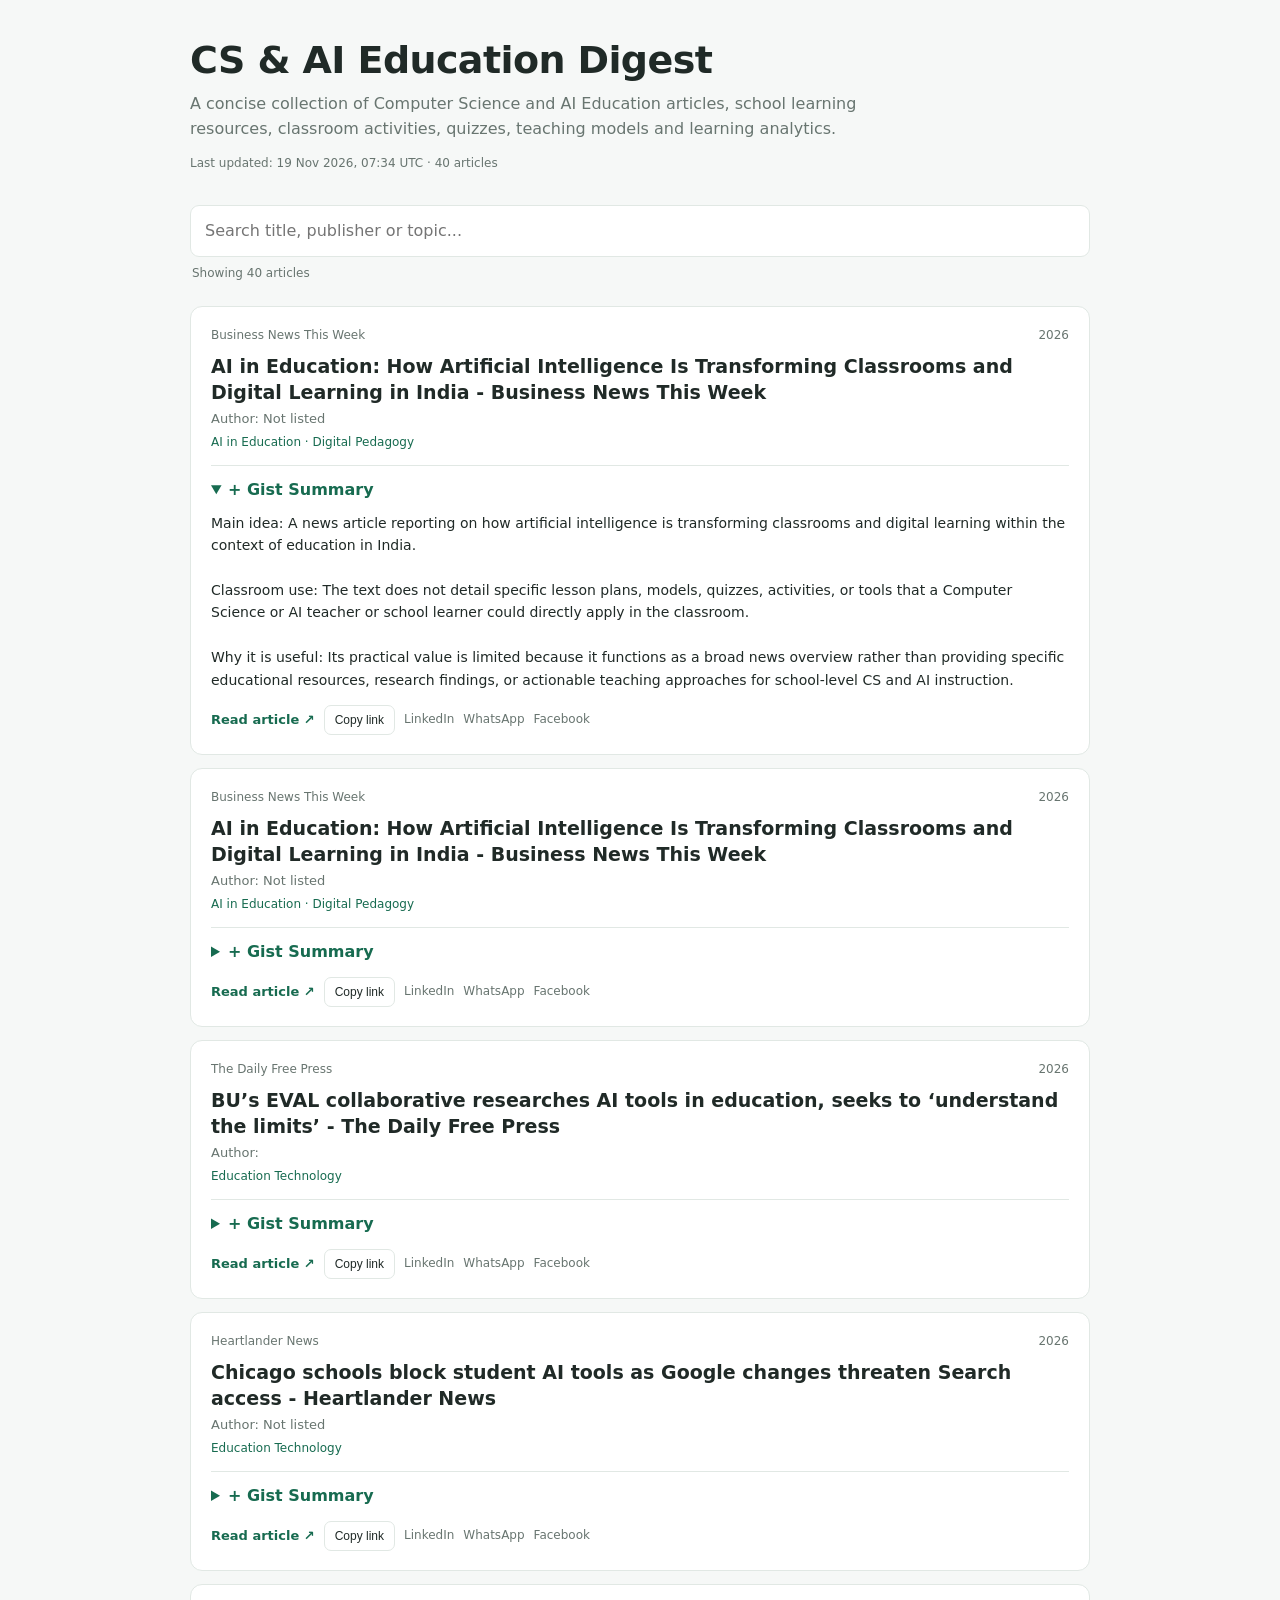
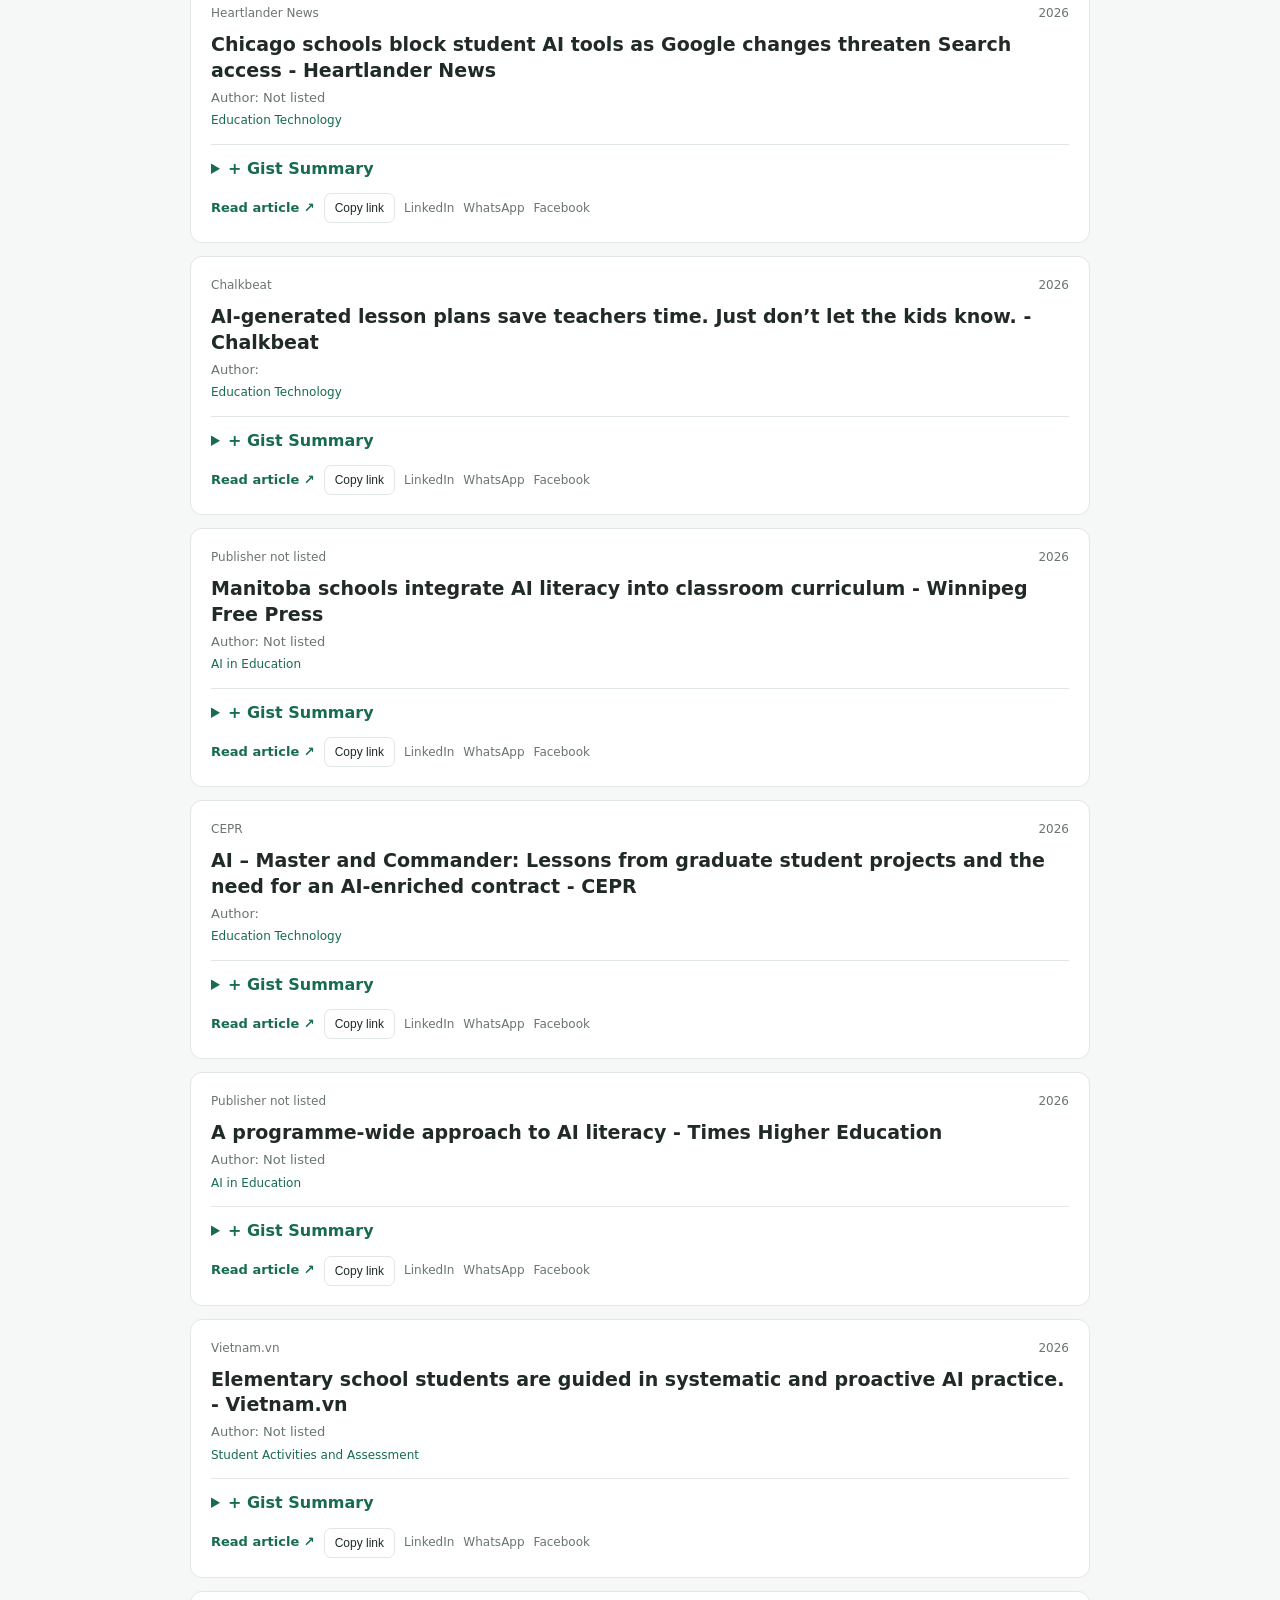
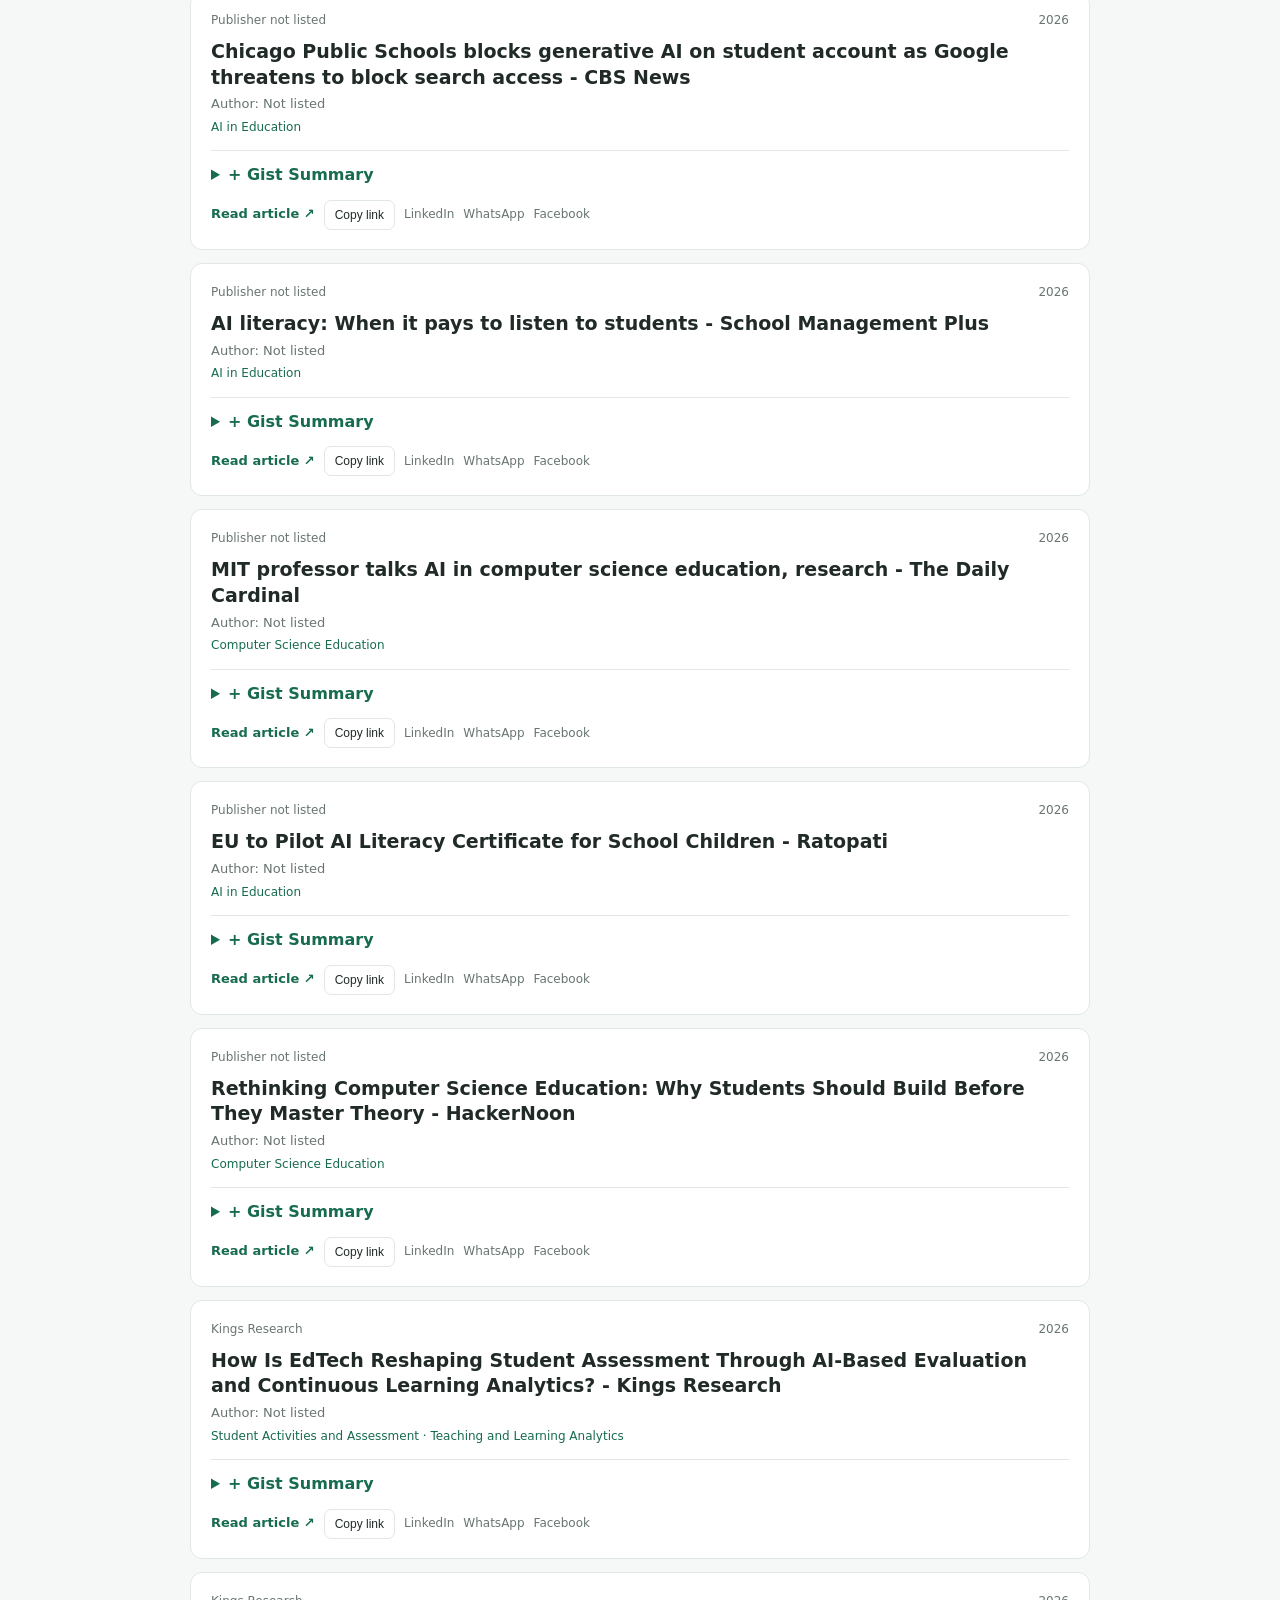
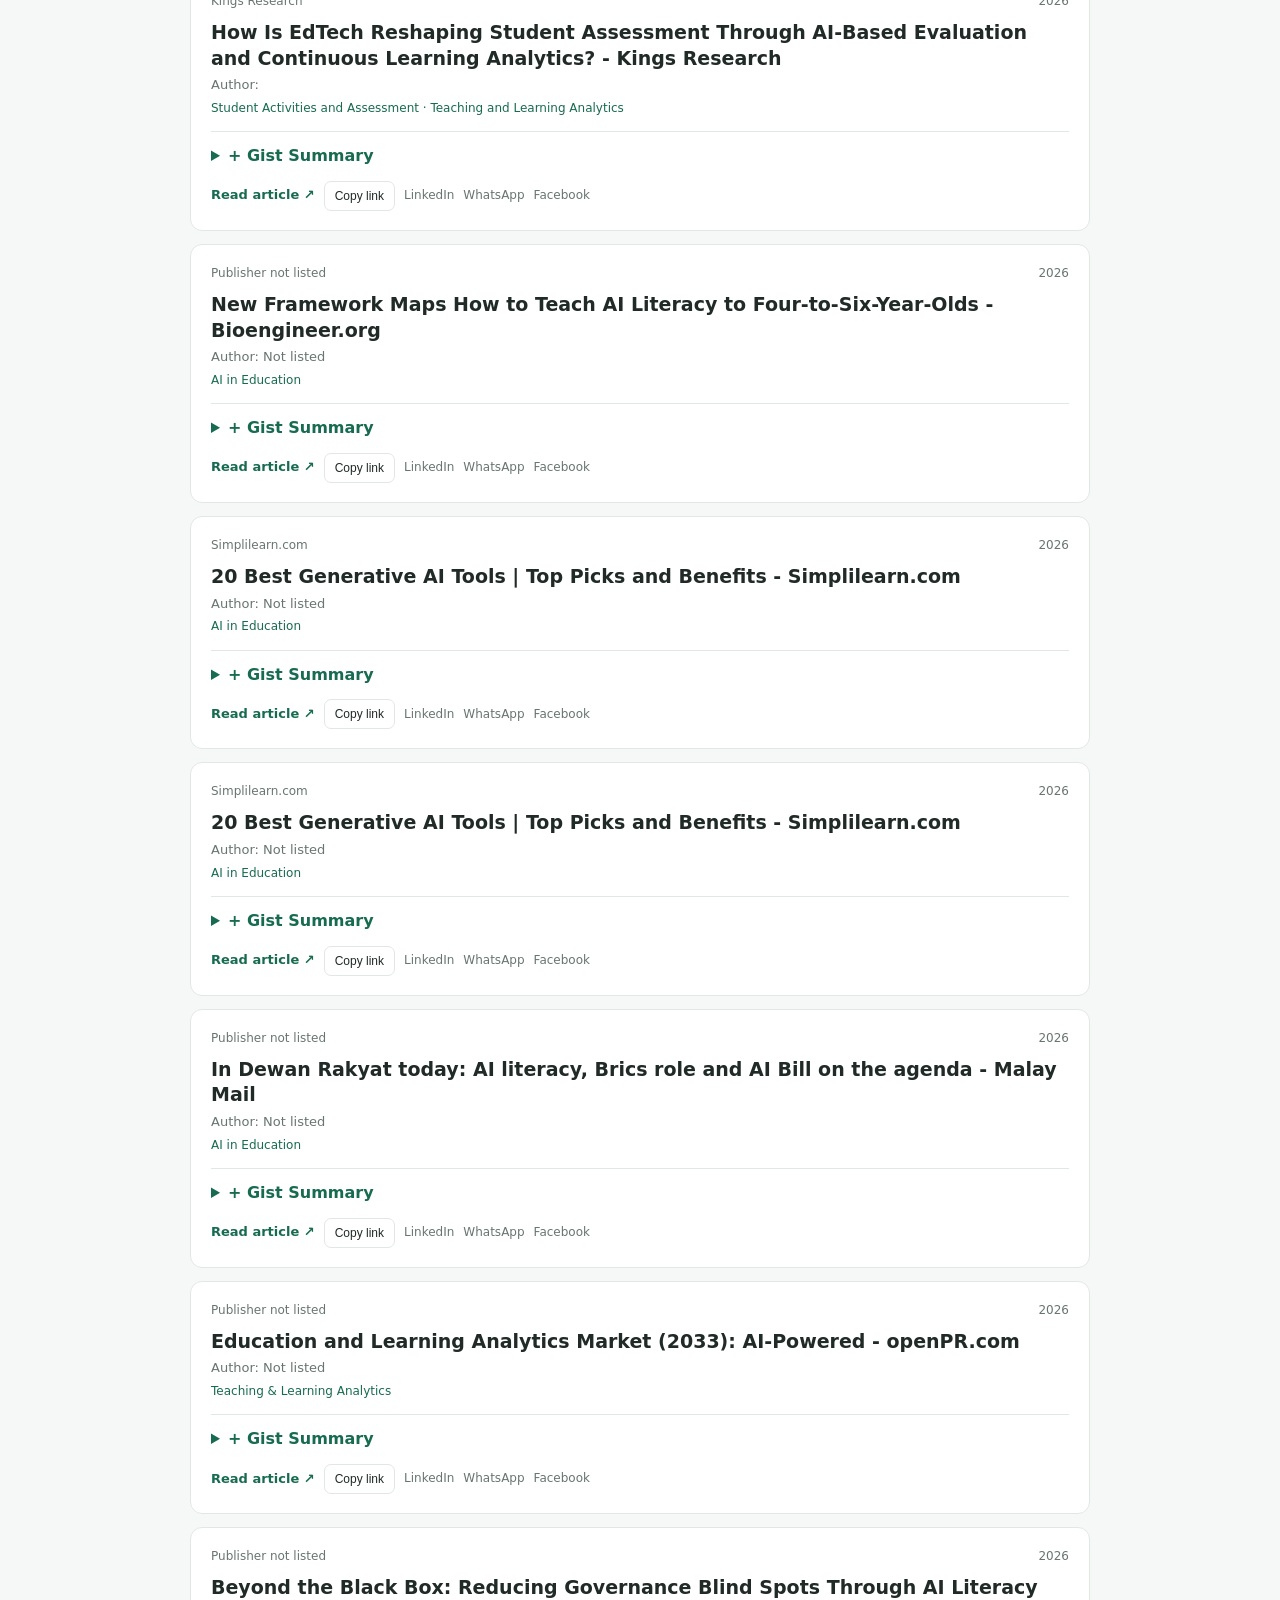
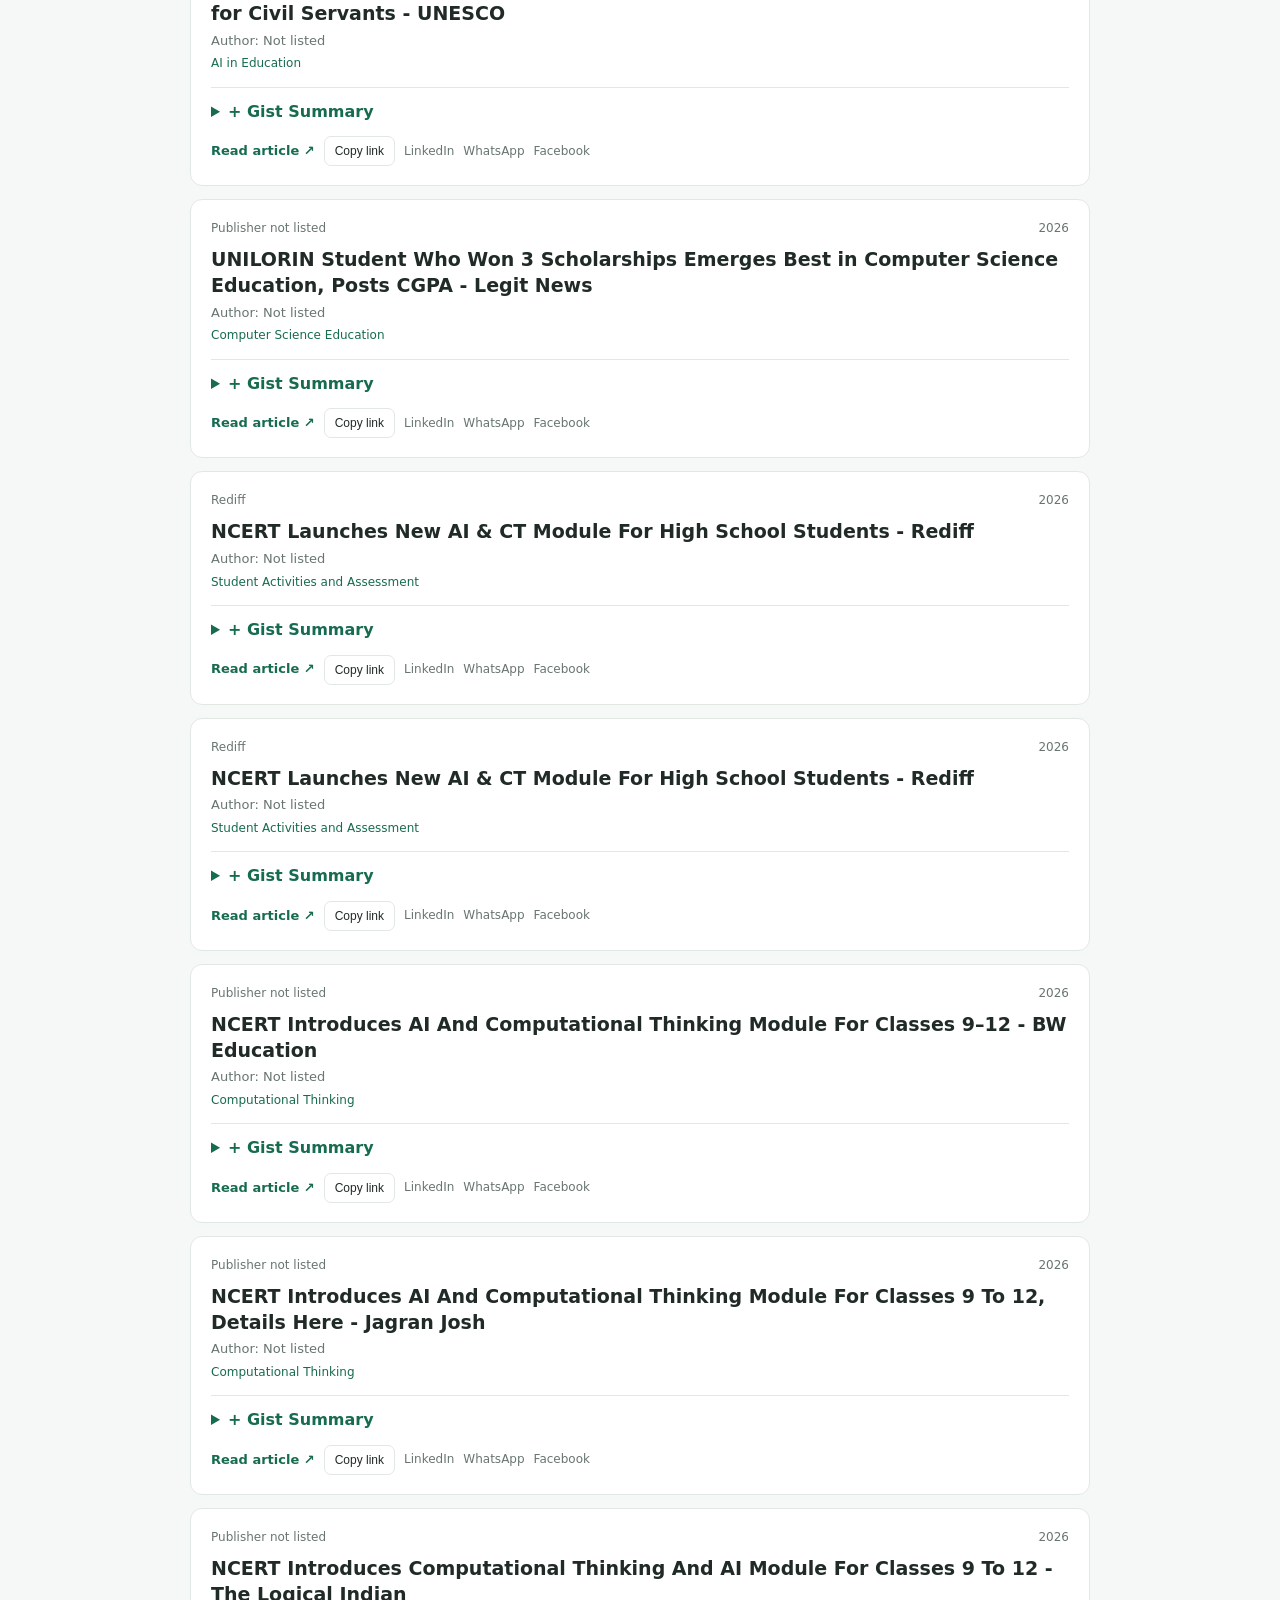
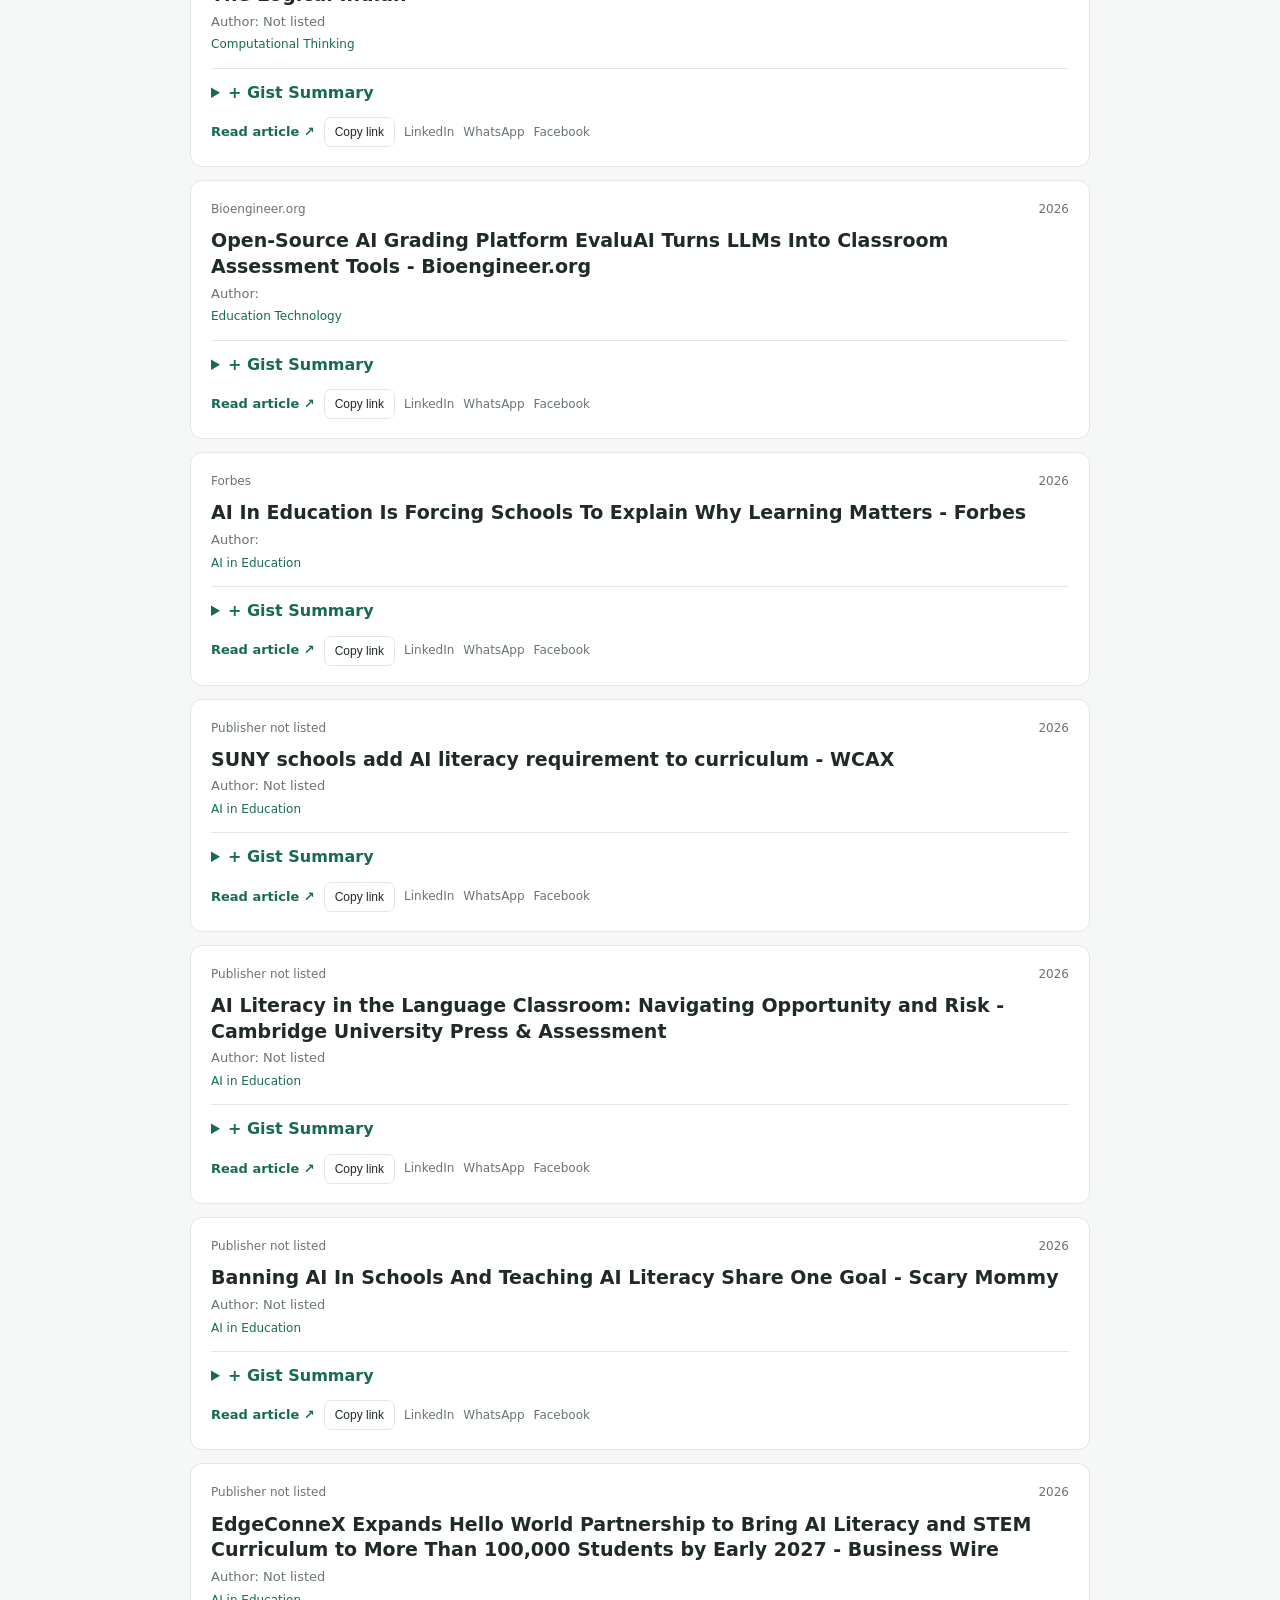
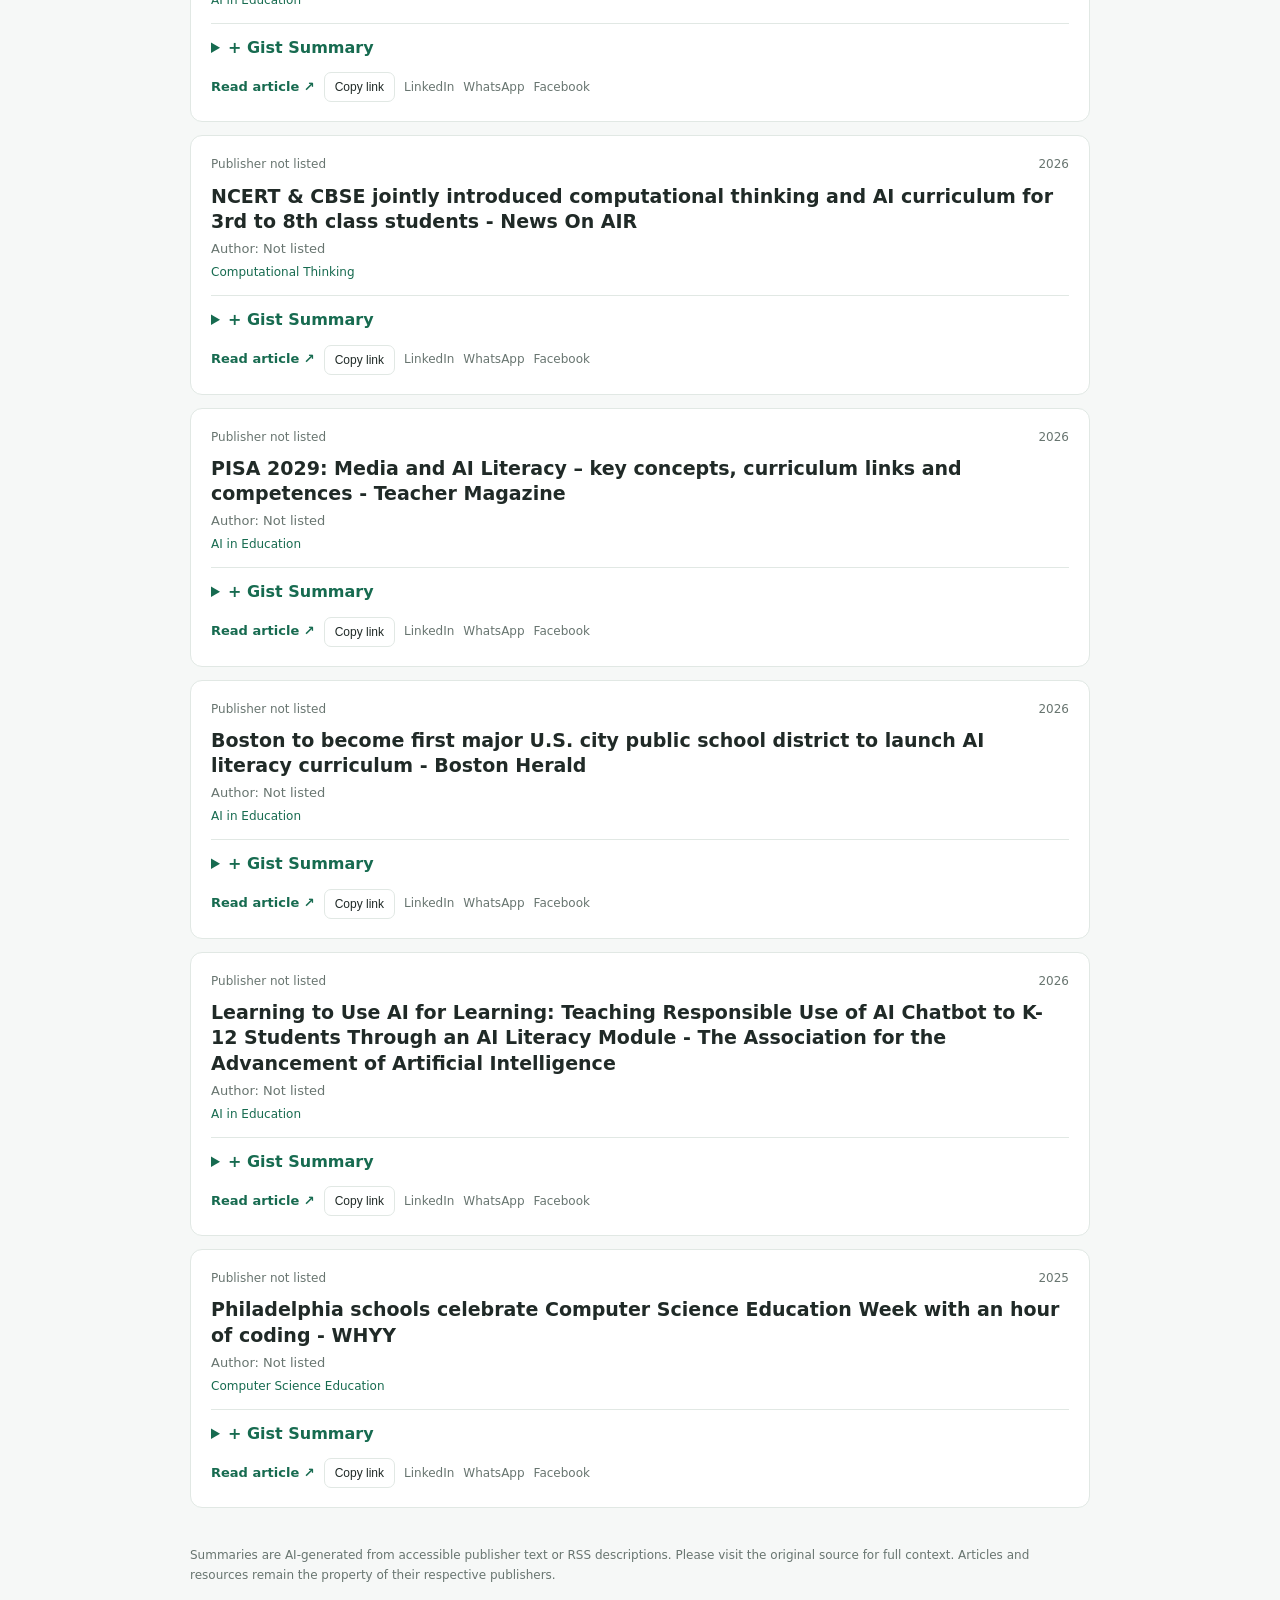
==== index.html @ 60fe5b04 "Update CS and AI Education Digest" ====
<!doctype html>
<html lang="en">
<head>
<meta charset="utf-8">
<meta name="viewport" content="width=device-width, initial-scale=1">
<meta name="description" content="Curated Computer Science and AI Education articles, teaching resources and learning analytics.">
<title>CS &amp; AI Education Digest</title>
<style>
:root { color-scheme: light; --bg:#f6f8f7; --paper:#fff; --ink:#202a27; --muted:#687570; --line:#e1e8e4; --green:#176b50; --soft:#edf6f1; }
* { box-sizing:border-box; }
body { margin:0; background:var(--bg); color:var(--ink); font:16px/1.6 system-ui,-apple-system,Segoe UI,Arial,sans-serif; }
main { width:min(900px, calc(100% - 32px)); margin:0 auto; }
header { padding:38px 0 22px; }
h1 { margin:0 0 7px; font-size:clamp(27px,5vw,38px); line-height:1.2; letter-spacing:-.6px; }
.intro { margin:0; color:var(--muted); max-width:700px; }
.updated { margin:12px 0 0; color:var(--muted); font-size:12px; }
.tools { position:sticky; top:0; z-index:2; padding:10px 0; background:rgba(246,248,247,.96); backdrop-filter:blur(8px); }
#filter { width:100%; border:1px solid var(--line); border-radius:9px; padding:12px 14px; font:inherit; background:#fff; }
.count { color:var(--muted); font-size:12px; margin:7px 2px 0; }
.article { background:var(--paper); border:1px solid var(--line); border-radius:12px; padding:19px 20px; margin:13px 0; }
.meta { display:flex; justify-content:space-between; gap:12px; color:var(--muted); font-size:12px; }
h2 { font-size:19px; line-height:1.35; margin:9px 0 4px; }
h2 a { color:var(--ink); text-decoration:none; }
h2 a:hover { color:var(--green); text-decoration:underline; }
.byline,.topics { margin:3px 0; color:var(--muted); font-size:13px; }
.topics { color:var(--green); font-size:12px; }
.gist { border-top:1px solid var(--line); margin-top:13px; padding-top:11px; }
.gist summary { color:var(--green); font-weight:650; cursor:pointer; }
.gist-body { padding:9px 0 2px; font-size:14px; white-space:normal; }
.summary-note { color:#8a5a16; font-size:12px; margin:7px 0 0; }
.actions { display:flex; flex-wrap:wrap; gap:9px; align-items:center; margin-top:12px; }
.read { color:var(--green); font-weight:650; font-size:13px; text-decoration:none; }
.share { border:1px solid var(--line); border-radius:7px; background:#fff; color:var(--ink); padding:7px 10px; font-size:12px; cursor:pointer; }
.share:hover { background:var(--soft); }
.social { color:var(--muted); font-size:12px; text-decoration:none; }
.social:hover { color:var(--green); text-decoration:underline; }
.empty { background:#fff; border:1px solid var(--line); padding:20px; border-radius:10px; color:var(--muted); }
footer { color:var(--muted); font-size:12px; padding:25px 0 35px; }
#toast { position:fixed; bottom:18px; left:50%; transform:translateX(-50%); background:#202a27; color:white; padding:9px 14px; border-radius:8px; font-size:13px; display:none; z-index:5; }
@media(max-width:520px) { main { width:calc(100% - 22px); } header { padding-top:26px; } .article { padding:15px; } h2 { font-size:17px; } .meta { font-size:11px; } }
</style>
</head>
<body>
<main>
<header>
  <h1>CS &amp; AI Education Digest</h1>
  <p class="intro">A concise collection of Computer Science and AI Education articles, school learning resources, classroom activities, quizzes, teaching models and learning analytics.</p>
  <p class="updated">Last updated: 19 Nov 2026, 07:34 UTC · 40 articles</p>
</header>
<div class="tools">
  <input id="filter" type="search" placeholder="Search title, publisher or topic..." aria-label="Filter articles">
  <p class="count" id="count" aria-live="polite">Showing 40 articles</p>
</div>
<section id="articles" aria-label="Articles">

    <article class="article" data-search="ai in education: how artificial intelligence is transforming classrooms and digital learning in india - business news this week business news this week ai in education digital pedagogy">
      <div class="meta"><span>Business News This Week</span><span>2026</span></div>
      <h2><a href="https://news.google.com/rss/articles/[base64]?oc=5&amp;hl=en-US&amp;gl=US&amp;ceid=US%3Aen" target="_blank" rel="noopener noreferrer">AI in Education: How Artificial Intelligence Is Transforming Classrooms and Digital Learning in India - Business News This Week</a></h2>
      <p class="byline">Author: Not listed</p>
      <p class="topics">AI in Education · Digital Pedagogy</p>
      <details class="gist" open>
        <summary>+ Gist Summary</summary>
        <div class="gist-body">Main idea: A news article reporting on how artificial intelligence is transforming classrooms and digital learning within the context of education in India.<br><br>Classroom use: The text does not detail specific lesson plans, models, quizzes, activities, or tools that a Computer Science or AI teacher or school learner could directly apply in the classroom.<br><br>Why it is useful: Its practical value is limited because it functions as a broad news overview rather than providing specific educational resources, research findings, or actionable teaching approaches for school-level CS and AI instruction.</div>
      </details>
      <div class="actions">
        <a class="read" href="https://news.google.com/rss/articles/[base64]?oc=5&amp;hl=en-US&amp;gl=US&amp;ceid=US%3Aen" target="_blank" rel="noopener noreferrer">Read article ↗</a>
        <button type="button" class="share" data-url="https://news.google.com/rss/articles/[base64]?oc=5&amp;hl=en-US&amp;gl=US&amp;ceid=US%3Aen" data-title="AI in Education: How Artificial Intelligence Is Transforming Classrooms and Digital Learning in India - Business News This Week">Copy link</button>
        <a class="social" href="https://www.linkedin.com/sharing/share-offsite/?url=https%3A%2F%2Fnews.google.com%2Frss%2Farticles%[base64]%3Foc%3D5%26hl%3Den-US%26gl%3DUS%26ceid%3DUS%253Aen" target="_blank" rel="noopener noreferrer">LinkedIn</a>
        <a class="social" href="https://wa.me/?text=AI%20in%20Education%3A%20How%20Artificial%20Intelligence%20Is%20Transforming%20Classrooms%20and%20Digital%20Learning%20in%20India%20-%20Business%20News%20This%20Week%20https%3A%2F%2Fnews.google.com%2Frss%2Farticles%[base64]%3Foc%3D5%26hl%3Den-US%26gl%3DUS%26ceid%3DUS%253Aen" target="_blank" rel="noopener noreferrer">WhatsApp</a>
        <a class="social" href="https://www.facebook.com/sharer/sharer.php?u=https%3A%2F%2Fnews.google.com%2Frss%2Farticles%[base64]%3Foc%3D5%26hl%3Den-US%26gl%3DUS%26ceid%3DUS%253Aen" target="_blank" rel="noopener noreferrer">Facebook</a>
      </div>
    </article>
    

    <article class="article" data-search="ai in education: how artificial intelligence is transforming classrooms and digital learning in india - business news this week business news this week ai in education digital pedagogy">
      <div class="meta"><span>Business News This Week</span><span>2026</span></div>
      <h2><a href="https://news.google.com/rss/articles/[base64]?oc=5&amp;hl=en-US&amp;gl=US&amp;ceid=US%3Aen" target="_blank" rel="noopener noreferrer">AI in Education: How Artificial Intelligence Is Transforming Classrooms and Digital Learning in India - Business News This Week</a></h2>
      <p class="byline">Author: Not listed</p>
      <p class="topics">AI in Education · Digital Pedagogy</p>
      <details class="gist" >
        <summary>+ Gist Summary</summary>
        <div class="gist-body">Main idea: A news article reporting on how artificial intelligence is transforming classrooms and digital learning within India.<br><br>Classroom use: Computer Science and AI teachers or school learners can read the text to explore general trends regarding the integration of artificial intelligence into Indian classrooms and digital learning environments.<br><br>Why it is useful: It provides a high-level overview of artificial intelligence adoption within the educational landscape, though it lacks specific tools, models, quizzes, or detailed pedagogical frameworks for direct classroom implementation.</div>
      </details>
      <div class="actions">
        <a class="read" href="https://news.google.com/rss/articles/[base64]?oc=5&amp;hl=en-US&amp;gl=US&amp;ceid=US%3Aen" target="_blank" rel="noopener noreferrer">Read article ↗</a>
        <button type="button" class="share" data-url="https://news.google.com/rss/articles/[base64]?oc=5&amp;hl=en-US&amp;gl=US&amp;ceid=US%3Aen" data-title="AI in Education: How Artificial Intelligence Is Transforming Classrooms and Digital Learning in India - Business News This Week">Copy link</button>
        <a class="social" href="https://www.linkedin.com/sharing/share-offsite/?url=https%3A%2F%2Fnews.google.com%2Frss%2Farticles%[base64]%3Foc%3D5%26hl%3Den-US%26gl%3DUS%26ceid%3DUS%253Aen" target="_blank" rel="noopener noreferrer">LinkedIn</a>
        <a class="social" href="https://wa.me/?text=AI%20in%20Education%3A%20How%20Artificial%20Intelligence%20Is%20Transforming%20Classrooms%20and%20Digital%20Learning%20in%20India%20-%20Business%20News%20This%20Week%20https%3A%2F%2Fnews.google.com%2Frss%2Farticles%[base64]%3Foc%3D5%26hl%3Den-US%26gl%3DUS%26ceid%3DUS%253Aen" target="_blank" rel="noopener noreferrer">WhatsApp</a>
        <a class="social" href="https://www.facebook.com/sharer/sharer.php?u=https%3A%2F%2Fnews.google.com%2Frss%2Farticles%[base64]%3Foc%3D5%26hl%3Den-US%26gl%3DUS%26ceid%3DUS%253Aen" target="_blank" rel="noopener noreferrer">Facebook</a>
      </div>
    </article>
    

    <article class="article" data-search="bu’s eval collaborative researches ai tools in education, seeks to ‘understand the limits’ - the daily free press the daily free press education technology">
      <div class="meta"><span>The Daily Free Press</span><span>2026</span></div>
      <h2><a href="https://news.google.com/rss/articles/[base64]?oc=5" target="_blank" rel="noopener noreferrer">BU’s EVAL collaborative researches AI tools in education, seeks to ‘understand the limits’ - The Daily Free Press</a></h2>
      <p class="byline">Author: </p>
      <p class="topics">Education Technology</p>
      <details class="gist" >
        <summary>+ Gist Summary</summary>
        <div class="gist-body"><p class="summary-note">Summary is pending.</p></div>
      </details>
      <div class="actions">
        <a class="read" href="https://news.google.com/rss/articles/[base64]?oc=5" target="_blank" rel="noopener noreferrer">Read article ↗</a>
        <button type="button" class="share" data-url="https://news.google.com/rss/articles/[base64]?oc=5" data-title="BU’s EVAL collaborative researches AI tools in education, seeks to ‘understand the limits’ - The Daily Free Press">Copy link</button>
        <a class="social" href="https://www.linkedin.com/sharing/share-offsite/?url=https%3A%2F%2Fnews.google.com%2Frss%2Farticles%[base64]%3Foc%3D5" target="_blank" rel="noopener noreferrer">LinkedIn</a>
        <a class="social" href="https://wa.me/?text=BU%E2%80%99s%20EVAL%20collaborative%20researches%20AI%20tools%20in%20education%2C%20seeks%20to%20%E2%80%98understand%20the%20limits%E2%80%99%20-%20The%20Daily%20Free%20Press%20https%3A%2F%2Fnews.google.com%2Frss%2Farticles%[base64]%3Foc%3D5" target="_blank" rel="noopener noreferrer">WhatsApp</a>
        <a class="social" href="https://www.facebook.com/sharer/sharer.php?u=https%3A%2F%2Fnews.google.com%2Frss%2Farticles%[base64]%3Foc%3D5" target="_blank" rel="noopener noreferrer">Facebook</a>
      </div>
    </article>
    

    <article class="article" data-search="chicago schools block student ai tools as google changes threaten search access - heartlander news heartlander news education technology">
      <div class="meta"><span>Heartlander News</span><span>2026</span></div>
      <h2><a href="https://news.google.com/rss/articles/[base64]?oc=5&amp;hl=en-US&amp;gl=US&amp;ceid=US%3Aen" target="_blank" rel="noopener noreferrer">Chicago schools block student AI tools as Google changes threaten Search access - Heartlander News</a></h2>
      <p class="byline">Author: Not listed</p>
      <p class="topics">Education Technology</p>
      <details class="gist" >
        <summary>+ Gist Summary</summary>
        <div class="gist-body">Main idea: Chicago Public Schools has blocked student artificial intelligence tools while pending Google search updates threaten student access to search features.<br><br>Classroom use: Computer science and AI educators can discuss this institutional policy shift with students as a real-world example of how school districts regulate technology, block AI tools, and manage changing access to digital search platforms.<br><br>Why it is useful: This news report provides practical context for educators addressing school-level technology restrictions, filtering policies, and the evolving availability of artificial intelligence and search tools within educational environments.</div>
      </details>
      <div class="actions">
        <a class="read" href="https://news.google.com/rss/articles/[base64]?oc=5&amp;hl=en-US&amp;gl=US&amp;ceid=US%3Aen" target="_blank" rel="noopener noreferrer">Read article ↗</a>
        <button type="button" class="share" data-url="https://news.google.com/rss/articles/[base64]?oc=5&amp;hl=en-US&amp;gl=US&amp;ceid=US%3Aen" data-title="Chicago schools block student AI tools as Google changes threaten Search access - Heartlander News">Copy link</button>
        <a class="social" href="https://www.linkedin.com/sharing/share-offsite/?url=https%3A%2F%2Fnews.google.com%2Frss%2Farticles%[base64]%3Foc%3D5%26hl%3Den-US%26gl%3DUS%26ceid%3DUS%253Aen" target="_blank" rel="noopener noreferrer">LinkedIn</a>
        <a class="social" href="https://wa.me/?text=Chicago%20schools%20block%20student%20AI%20tools%20as%20Google%20changes%20threaten%20Search%20access%20-%20Heartlander%20News%20https%3A%2F%2Fnews.google.com%2Frss%2Farticles%[base64]%3Foc%3D5%26hl%3Den-US%26gl%3DUS%26ceid%3DUS%253Aen" target="_blank" rel="noopener noreferrer">WhatsApp</a>
        <a class="social" href="https://www.facebook.com/sharer/sharer.php?u=https%3A%2F%2Fnews.google.com%2Frss%2Farticles%[base64]%3Foc%3D5%26hl%3Den-US%26gl%3DUS%26ceid%3DUS%253Aen" target="_blank" rel="noopener noreferrer">Facebook</a>
      </div>
    </article>
    

    <article class="article" data-search="chicago schools block student ai tools as google changes threaten search access - heartlander news heartlander news education technology">
      <div class="meta"><span>Heartlander News</span><span>2026</span></div>
      <h2><a href="https://news.google.com/rss/articles/[base64]?oc=5&amp;hl=en-US&amp;gl=US&amp;ceid=US%3Aen" target="_blank" rel="noopener noreferrer">Chicago schools block student AI tools as Google changes threaten Search access - Heartlander News</a></h2>
      <p class="byline">Author: Not listed</p>
      <p class="topics">Education Technology</p>
      <details class="gist" >
        <summary>+ Gist Summary</summary>
        <div class="gist-body">Main idea: Chicago Public Schools blocked student access to artificial intelligence tools while pending Google search engine updates threaten access to Google Search.<br><br>Classroom use: Computer science and artificial intelligence teachers and students cannot utilize these specific blocked AI tools or rely on upcoming Google Search functions within the Chicago school district environment, requiring alternative resources for lessons.<br><br>Why it is useful: This news report highlights institutional policy shifts regarding student access to educational technology, which directly impacts how teachers plan curriculum, manage digital tools, and address AI integration limitations in school environments.</div>
      </details>
      <div class="actions">
        <a class="read" href="https://news.google.com/rss/articles/[base64]?oc=5&amp;hl=en-US&amp;gl=US&amp;ceid=US%3Aen" target="_blank" rel="noopener noreferrer">Read article ↗</a>
        <button type="button" class="share" data-url="https://news.google.com/rss/articles/[base64]?oc=5&amp;hl=en-US&amp;gl=US&amp;ceid=US%3Aen" data-title="Chicago schools block student AI tools as Google changes threaten Search access - Heartlander News">Copy link</button>
        <a class="social" href="https://www.linkedin.com/sharing/share-offsite/?url=https%3A%2F%2Fnews.google.com%2Frss%2Farticles%[base64]%3Foc%3D5%26hl%3Den-US%26gl%3DUS%26ceid%3DUS%253Aen" target="_blank" rel="noopener noreferrer">LinkedIn</a>
        <a class="social" href="https://wa.me/?text=Chicago%20schools%20block%20student%20AI%20tools%20as%20Google%20changes%20threaten%20Search%20access%20-%20Heartlander%20News%20https%3A%2F%2Fnews.google.com%2Frss%2Farticles%[base64]%3Foc%3D5%26hl%3Den-US%26gl%3DUS%26ceid%3DUS%253Aen" target="_blank" rel="noopener noreferrer">WhatsApp</a>
        <a class="social" href="https://www.facebook.com/sharer/sharer.php?u=https%3A%2F%2Fnews.google.com%2Frss%2Farticles%[base64]%3Foc%3D5%26hl%3Den-US%26gl%3DUS%26ceid%3DUS%253Aen" target="_blank" rel="noopener noreferrer">Facebook</a>
      </div>
    </article>
    

    <article class="article" data-search="ai-generated lesson plans save teachers time. just don’t let the kids know. - chalkbeat chalkbeat education technology">
      <div class="meta"><span>Chalkbeat</span><span>2026</span></div>
      <h2><a href="https://news.google.com/rss/articles/[base64]?oc=5" target="_blank" rel="noopener noreferrer">AI-generated lesson plans save teachers time. Just don’t let the kids know. - Chalkbeat</a></h2>
      <p class="byline">Author: </p>
      <p class="topics">Education Technology</p>
      <details class="gist" >
        <summary>+ Gist Summary</summary>
        <div class="gist-body"><p class="summary-note">Summary is pending.</p></div>
      </details>
      <div class="actions">
        <a class="read" href="https://news.google.com/rss/articles/[base64]?oc=5" target="_blank" rel="noopener noreferrer">Read article ↗</a>
        <button type="button" class="share" data-url="https://news.google.com/rss/articles/[base64]?oc=5" data-title="AI-generated lesson plans save teachers time. Just don’t let the kids know. - Chalkbeat">Copy link</button>
        <a class="social" href="https://www.linkedin.com/sharing/share-offsite/?url=https%3A%2F%2Fnews.google.com%2Frss%2Farticles%[base64]%3Foc%3D5" target="_blank" rel="noopener noreferrer">LinkedIn</a>
        <a class="social" href="https://wa.me/?text=AI-generated%20lesson%20plans%20save%20teachers%20time.%20Just%20don%E2%80%99t%20let%20the%20kids%20know.%20-%20Chalkbeat%20https%3A%2F%2Fnews.google.com%2Frss%2Farticles%[base64]%3Foc%3D5" target="_blank" rel="noopener noreferrer">WhatsApp</a>
        <a class="social" href="https://www.facebook.com/sharer/sharer.php?u=https%3A%2F%2Fnews.google.com%2Frss%2Farticles%[base64]%3Foc%3D5" target="_blank" rel="noopener noreferrer">Facebook</a>
      </div>
    </article>
    

    <article class="article" data-search="manitoba schools integrate ai literacy into classroom curriculum - winnipeg free press publisher not listed ai in education">
      <div class="meta"><span>Publisher not listed</span><span>2026</span></div>
      <h2><a href="https://news.google.com/rss/articles/[base64]?oc=5&amp;hl=en-US&amp;gl=US&amp;ceid=US%3Aen" target="_blank" rel="noopener noreferrer">Manitoba schools integrate AI literacy into classroom curriculum - Winnipeg Free Press</a></h2>
      <p class="byline">Author: Not listed</p>
      <p class="topics">AI in Education</p>
      <details class="gist" >
        <summary>+ Gist Summary</summary>
        <div class="gist-body">Main idea: Manitoba schools are integrating artificial intelligence literacy into their classroom curriculum according to a Winnipeg Free Press report.<br><br>Classroom use: Teachers and learners in Manitoba can engage with newly integrated artificial intelligence literacy content as part of the classroom curriculum.<br><br>Why it is useful: This development highlights a regional curriculum update that introduces artificial intelligence literacy into school settings, though specific teaching tools, activities, or age groups are not detailed in the provided text.</div>
      </details>
      <div class="actions">
        <a class="read" href="https://news.google.com/rss/articles/[base64]?oc=5&amp;hl=en-US&amp;gl=US&amp;ceid=US%3Aen" target="_blank" rel="noopener noreferrer">Read article ↗</a>
        <button type="button" class="share" data-url="https://news.google.com/rss/articles/[base64]?oc=5&amp;hl=en-US&amp;gl=US&amp;ceid=US%3Aen" data-title="Manitoba schools integrate AI literacy into classroom curriculum - Winnipeg Free Press">Copy link</button>
        <a class="social" href="https://www.linkedin.com/sharing/share-offsite/?url=https%3A%2F%2Fnews.google.com%2Frss%2Farticles%[base64]%3Foc%3D5%26hl%3Den-US%26gl%3DUS%26ceid%3DUS%253Aen" target="_blank" rel="noopener noreferrer">LinkedIn</a>
        <a class="social" href="https://wa.me/?text=Manitoba%20schools%20integrate%20AI%20literacy%20into%20classroom%20curriculum%20-%20Winnipeg%20Free%20Press%20https%3A%2F%2Fnews.google.com%2Frss%2Farticles%[base64]%3Foc%3D5%26hl%3Den-US%26gl%3DUS%26ceid%3DUS%253Aen" target="_blank" rel="noopener noreferrer">WhatsApp</a>
        <a class="social" href="https://www.facebook.com/sharer/sharer.php?u=https%3A%2F%2Fnews.google.com%2Frss%2Farticles%[base64]%3Foc%3D5%26hl%3Den-US%26gl%3DUS%26ceid%3DUS%253Aen" target="_blank" rel="noopener noreferrer">Facebook</a>
      </div>
    </article>
    

    <article class="article" data-search="ai – master and commander: lessons from graduate student projects and the need for an ai-enriched contract - cepr cepr education technology">
      <div class="meta"><span>CEPR</span><span>2026</span></div>
      <h2><a href="https://news.google.com/rss/articles/[base64]?oc=5" target="_blank" rel="noopener noreferrer">AI – Master and Commander: Lessons from graduate student projects and the need for an AI-enriched contract - CEPR</a></h2>
      <p class="byline">Author: </p>
      <p class="topics">Education Technology</p>
      <details class="gist" >
        <summary>+ Gist Summary</summary>
        <div class="gist-body"><p class="summary-note">Summary is pending.</p></div>
      </details>
      <div class="actions">
        <a class="read" href="https://news.google.com/rss/articles/[base64]?oc=5" target="_blank" rel="noopener noreferrer">Read article ↗</a>
        <button type="button" class="share" data-url="https://news.google.com/rss/articles/[base64]?oc=5" data-title="AI – Master and Commander: Lessons from graduate student projects and the need for an AI-enriched contract - CEPR">Copy link</button>
        <a class="social" href="https://www.linkedin.com/sharing/share-offsite/?url=https%3A%2F%2Fnews.google.com%2Frss%2Farticles%[base64]%3Foc%3D5" target="_blank" rel="noopener noreferrer">LinkedIn</a>
        <a class="social" href="https://wa.me/?text=AI%20%E2%80%93%20Master%20and%20Commander%3A%20Lessons%20from%20graduate%20student%20projects%20and%20the%20need%20for%20an%20AI-enriched%20contract%20-%20CEPR%20https%3A%2F%2Fnews.google.com%2Frss%2Farticles%[base64]%3Foc%3D5" target="_blank" rel="noopener noreferrer">WhatsApp</a>
        <a class="social" href="https://www.facebook.com/sharer/sharer.php?u=https%3A%2F%2Fnews.google.com%2Frss%2Farticles%[base64]%3Foc%3D5" target="_blank" rel="noopener noreferrer">Facebook</a>
      </div>
    </article>
    

    <article class="article" data-search="a programme-wide approach to ai literacy - times higher education publisher not listed ai in education">
      <div class="meta"><span>Publisher not listed</span><span>2026</span></div>
      <h2><a href="https://news.google.com/rss/articles/CBMihAFBVV95cUxQY2pjSEQxaEo4c3pVUEpTdVl1VWRUdk9YZ1pzRDFVa0ZOVERVeHpHVmMtaXg0NllyblNrcDJDS1RqbjNBRWVrWndCay1fcmlCRnhUVDUwR3hRMUVQWEZyRjFIZm83cmNHcGhQMEJCQzJueGR4SEZ0N0ZIb1hqbE1fY2d5Wng" target="_blank" rel="noopener noreferrer">A programme-wide approach to AI literacy - Times Higher Education</a></h2>
      <p class="byline">Author: Not listed</p>
      <p class="topics">AI in Education</p>
      <details class="gist" >
        <summary>+ Gist Summary</summary>
        <div class="gist-body"><p class="summary-note">Summary is pending.</p></div>
      </details>
      <div class="actions">
        <a class="read" href="https://news.google.com/rss/articles/CBMihAFBVV95cUxQY2pjSEQxaEo4c3pVUEpTdVl1VWRUdk9YZ1pzRDFVa0ZOVERVeHpHVmMtaXg0NllyblNrcDJDS1RqbjNBRWVrWndCay1fcmlCRnhUVDUwR3hRMUVQWEZyRjFIZm83cmNHcGhQMEJCQzJueGR4SEZ0N0ZIb1hqbE1fY2d5Wng" target="_blank" rel="noopener noreferrer">Read article ↗</a>
        <button type="button" class="share" data-url="https://news.google.com/rss/articles/CBMihAFBVV95cUxQY2pjSEQxaEo4c3pVUEpTdVl1VWRUdk9YZ1pzRDFVa0ZOVERVeHpHVmMtaXg0NllyblNrcDJDS1RqbjNBRWVrWndCay1fcmlCRnhUVDUwR3hRMUVQWEZyRjFIZm83cmNHcGhQMEJCQzJueGR4SEZ0N0ZIb1hqbE1fY2d5Wng" data-title="A programme-wide approach to AI literacy - Times Higher Education">Copy link</button>
        <a class="social" href="https://www.linkedin.com/sharing/share-offsite/?url=https%3A%2F%2Fnews.google.com%2Frss%2Farticles%2FCBMihAFBVV95cUxQY2pjSEQxaEo4c3pVUEpTdVl1VWRUdk9YZ1pzRDFVa0ZOVERVeHpHVmMtaXg0NllyblNrcDJDS1RqbjNBRWVrWndCay1fcmlCRnhUVDUwR3hRMUVQWEZyRjFIZm83cmNHcGhQMEJCQzJueGR4SEZ0N0ZIb1hqbE1fY2d5Wng" target="_blank" rel="noopener noreferrer">LinkedIn</a>
        <a class="social" href="https://wa.me/?text=A%20programme-wide%20approach%20to%20AI%20literacy%20-%20Times%20Higher%20Education%20https%3A%2F%2Fnews.google.com%2Frss%2Farticles%2FCBMihAFBVV95cUxQY2pjSEQxaEo4c3pVUEpTdVl1VWRUdk9YZ1pzRDFVa0ZOVERVeHpHVmMtaXg0NllyblNrcDJDS1RqbjNBRWVrWndCay1fcmlCRnhUVDUwR3hRMUVQWEZyRjFIZm83cmNHcGhQMEJCQzJueGR4SEZ0N0ZIb1hqbE1fY2d5Wng" target="_blank" rel="noopener noreferrer">WhatsApp</a>
        <a class="social" href="https://www.facebook.com/sharer/sharer.php?u=https%3A%2F%2Fnews.google.com%2Frss%2Farticles%2FCBMihAFBVV95cUxQY2pjSEQxaEo4c3pVUEpTdVl1VWRUdk9YZ1pzRDFVa0ZOVERVeHpHVmMtaXg0NllyblNrcDJDS1RqbjNBRWVrWndCay1fcmlCRnhUVDUwR3hRMUVQWEZyRjFIZm83cmNHcGhQMEJCQzJueGR4SEZ0N0ZIb1hqbE1fY2d5Wng" target="_blank" rel="noopener noreferrer">Facebook</a>
      </div>
    </article>
    

    <article class="article" data-search="elementary school students are guided in systematic and proactive ai practice. - vietnam.vn vietnam.vn student activities and assessment">
      <div class="meta"><span>Vietnam.vn</span><span>2026</span></div>
      <h2><a href="https://news.google.com/rss/articles/[base64]?oc=5&amp;hl=en-US&amp;gl=US&amp;ceid=US%3Aen" target="_blank" rel="noopener noreferrer">Elementary school students are guided in systematic and proactive AI practice. - Vietnam.vn</a></h2>
      <p class="byline">Author: Not listed</p>
      <p class="topics">Student Activities and Assessment</p>
      <details class="gist" >
        <summary>+ Gist Summary</summary>
        <div class="gist-body">Main idea: A report from Vietnam.vn indicating that elementary school students are guided in systematic and proactive AI practice.<br><br>Classroom use: Elementary school teachers and learners could potentially apply systematic and proactive AI practice approaches, though the specific activities or tools are not detailed in the source text.<br><br>Why it is useful: It highlights an initiative for early AI education in elementary schools, offering a reference point for structured AI learning practices, though limited by the lack of specific curricular details in the provided source.</div>
      </details>
      <div class="actions">
        <a class="read" href="https://news.google.com/rss/articles/[base64]?oc=5&amp;hl=en-US&amp;gl=US&amp;ceid=US%3Aen" target="_blank" rel="noopener noreferrer">Read article ↗</a>
        <button type="button" class="share" data-url="https://news.google.com/rss/articles/[base64]?oc=5&amp;hl=en-US&amp;gl=US&amp;ceid=US%3Aen" data-title="Elementary school students are guided in systematic and proactive AI practice. - Vietnam.vn">Copy link</button>
        <a class="social" href="https://www.linkedin.com/sharing/share-offsite/?url=https%3A%2F%2Fnews.google.com%2Frss%2Farticles%[base64]%3Foc%3D5%26hl%3Den-US%26gl%3DUS%26ceid%3DUS%253Aen" target="_blank" rel="noopener noreferrer">LinkedIn</a>
        <a class="social" href="https://wa.me/?text=Elementary%20school%20students%20are%20guided%20in%20systematic%20and%20proactive%20AI%20practice.%20-%20Vietnam.vn%20https%3A%2F%2Fnews.google.com%2Frss%2Farticles%[base64]%3Foc%3D5%26hl%3Den-US%26gl%3DUS%26ceid%3DUS%253Aen" target="_blank" rel="noopener noreferrer">WhatsApp</a>
        <a class="social" href="https://www.facebook.com/sharer/sharer.php?u=https%3A%2F%2Fnews.google.com%2Frss%2Farticles%[base64]%3Foc%3D5%26hl%3Den-US%26gl%3DUS%26ceid%3DUS%253Aen" target="_blank" rel="noopener noreferrer">Facebook</a>
      </div>
    </article>
    

    <article class="article" data-search="chicago public schools blocks generative ai on student account as google threatens to block search access - cbs news publisher not listed ai in education">
      <div class="meta"><span>Publisher not listed</span><span>2026</span></div>
      <h2><a href="https://news.google.com/rss/articles/[base64]" target="_blank" rel="noopener noreferrer">Chicago Public Schools blocks generative AI on student account as Google threatens to block search access - CBS News</a></h2>
      <p class="byline">Author: Not listed</p>
      <p class="topics">AI in Education</p>
      <details class="gist" >
        <summary>+ Gist Summary</summary>
        <div class="gist-body"><p class="summary-note">Gist unavailable for this article. Check the workflow log for the Gemini or source-extraction error.</p></div>
      </details>
      <div class="actions">
        <a class="read" href="https://news.google.com/rss/articles/[base64]" target="_blank" rel="noopener noreferrer">Read article ↗</a>
        <button type="button" class="share" data-url="https://news.google.com/rss/articles/[base64]" data-title="Chicago Public Schools blocks generative AI on student account as Google threatens to block search access - CBS News">Copy link</button>
        <a class="social" href="https://www.linkedin.com/sharing/share-offsite/?url=https%3A%2F%2Fnews.google.com%2Frss%2Farticles%[base64]" target="_blank" rel="noopener noreferrer">LinkedIn</a>
        <a class="social" href="https://wa.me/?text=Chicago%20Public%20Schools%20blocks%20generative%20AI%20on%20student%20account%20as%20Google%20threatens%20to%20block%20search%20access%20-%20CBS%20News%20https%3A%2F%2Fnews.google.com%2Frss%2Farticles%[base64]" target="_blank" rel="noopener noreferrer">WhatsApp</a>
        <a class="social" href="https://www.facebook.com/sharer/sharer.php?u=https%3A%2F%2Fnews.google.com%2Frss%2Farticles%[base64]" target="_blank" rel="noopener noreferrer">Facebook</a>
      </div>
    </article>
    

    <article class="article" data-search="ai literacy: when it pays to listen to students - school management plus publisher not listed ai in education">
      <div class="meta"><span>Publisher not listed</span><span>2026</span></div>
      <h2><a href="https://news.google.com/rss/articles/[base64]?oc=5&amp;hl=en-US&amp;gl=US&amp;ceid=US%3Aen" target="_blank" rel="noopener noreferrer">AI literacy: When it pays to listen to students - School Management Plus</a></h2>
      <p class="byline">Author: Not listed</p>
      <p class="topics">AI in Education</p>
      <details class="gist" >
        <summary>+ Gist Summary</summary>
        <div class="gist-body"><p class="summary-note">Gist unavailable for this article. Check the workflow log for the Gemini or source-extraction error.</p></div>
      </details>
      <div class="actions">
        <a class="read" href="https://news.google.com/rss/articles/[base64]?oc=5&amp;hl=en-US&amp;gl=US&amp;ceid=US%3Aen" target="_blank" rel="noopener noreferrer">Read article ↗</a>
        <button type="button" class="share" data-url="https://news.google.com/rss/articles/[base64]?oc=5&amp;hl=en-US&amp;gl=US&amp;ceid=US%3Aen" data-title="AI literacy: When it pays to listen to students - School Management Plus">Copy link</button>
        <a class="social" href="https://www.linkedin.com/sharing/share-offsite/?url=https%3A%2F%2Fnews.google.com%2Frss%2Farticles%[base64]%3Foc%3D5%26hl%3Den-US%26gl%3DUS%26ceid%3DUS%253Aen" target="_blank" rel="noopener noreferrer">LinkedIn</a>
        <a class="social" href="https://wa.me/?text=AI%20literacy%3A%20When%20it%20pays%20to%20listen%20to%20students%20-%20School%20Management%20Plus%20https%3A%2F%2Fnews.google.com%2Frss%2Farticles%[base64]%3Foc%3D5%26hl%3Den-US%26gl%3DUS%26ceid%3DUS%253Aen" target="_blank" rel="noopener noreferrer">WhatsApp</a>
        <a class="social" href="https://www.facebook.com/sharer/sharer.php?u=https%3A%2F%2Fnews.google.com%2Frss%2Farticles%[base64]%3Foc%3D5%26hl%3Den-US%26gl%3DUS%26ceid%3DUS%253Aen" target="_blank" rel="noopener noreferrer">Facebook</a>
      </div>
    </article>
    

    <article class="article" data-search="mit professor talks ai in computer science education, research - the daily cardinal publisher not listed computer science education">
      <div class="meta"><span>Publisher not listed</span><span>2026</span></div>
      <h2><a href="https://news.google.com/rss/articles/[base64]" target="_blank" rel="noopener noreferrer">MIT professor talks AI in computer science education, research - The Daily Cardinal</a></h2>
      <p class="byline">Author: Not listed</p>
      <p class="topics">Computer Science Education</p>
      <details class="gist" >
        <summary>+ Gist Summary</summary>
        <div class="gist-body"><p class="summary-note">Summary is pending.</p></div>
      </details>
      <div class="actions">
        <a class="read" href="https://news.google.com/rss/articles/[base64]" target="_blank" rel="noopener noreferrer">Read article ↗</a>
        <button type="button" class="share" data-url="https://news.google.com/rss/articles/[base64]" data-title="MIT professor talks AI in computer science education, research - The Daily Cardinal">Copy link</button>
        <a class="social" href="https://www.linkedin.com/sharing/share-offsite/?url=https%3A%2F%2Fnews.google.com%2Frss%2Farticles%[base64]" target="_blank" rel="noopener noreferrer">LinkedIn</a>
        <a class="social" href="https://wa.me/?text=MIT%20professor%20talks%20AI%20in%20computer%20science%20education%2C%20research%20-%20The%20Daily%20Cardinal%20https%3A%2F%2Fnews.google.com%2Frss%2Farticles%[base64]" target="_blank" rel="noopener noreferrer">WhatsApp</a>
        <a class="social" href="https://www.facebook.com/sharer/sharer.php?u=https%3A%2F%2Fnews.google.com%2Frss%2Farticles%[base64]" target="_blank" rel="noopener noreferrer">Facebook</a>
      </div>
    </article>
    

    <article class="article" data-search="eu to pilot ai literacy certificate for school children - ratopati publisher not listed ai in education">
      <div class="meta"><span>Publisher not listed</span><span>2026</span></div>
      <h2><a href="https://news.google.com/rss/articles/[base64]?oc=5&amp;hl=en-US&amp;gl=US&amp;ceid=US%3Aen" target="_blank" rel="noopener noreferrer">EU to Pilot AI Literacy Certificate for School Children - Ratopati</a></h2>
      <p class="byline">Author: Not listed</p>
      <p class="topics">AI in Education</p>
      <details class="gist" >
        <summary>+ Gist Summary</summary>
        <div class="gist-body"><p class="summary-note">Gist unavailable for this article. Check the workflow log for the Gemini or source-extraction error.</p></div>
      </details>
      <div class="actions">
        <a class="read" href="https://news.google.com/rss/articles/[base64]?oc=5&amp;hl=en-US&amp;gl=US&amp;ceid=US%3Aen" target="_blank" rel="noopener noreferrer">Read article ↗</a>
        <button type="button" class="share" data-url="https://news.google.com/rss/articles/[base64]?oc=5&amp;hl=en-US&amp;gl=US&amp;ceid=US%3Aen" data-title="EU to Pilot AI Literacy Certificate for School Children - Ratopati">Copy link</button>
        <a class="social" href="https://www.linkedin.com/sharing/share-offsite/?url=https%3A%2F%2Fnews.google.com%2Frss%2Farticles%[base64]%3Foc%3D5%26hl%3Den-US%26gl%3DUS%26ceid%3DUS%253Aen" target="_blank" rel="noopener noreferrer">LinkedIn</a>
        <a class="social" href="https://wa.me/?text=EU%20to%20Pilot%20AI%20Literacy%20Certificate%20for%20School%20Children%20-%20Ratopati%20https%3A%2F%2Fnews.google.com%2Frss%2Farticles%[base64]%3Foc%3D5%26hl%3Den-US%26gl%3DUS%26ceid%3DUS%253Aen" target="_blank" rel="noopener noreferrer">WhatsApp</a>
        <a class="social" href="https://www.facebook.com/sharer/sharer.php?u=https%3A%2F%2Fnews.google.com%2Frss%2Farticles%[base64]%3Foc%3D5%26hl%3Den-US%26gl%3DUS%26ceid%3DUS%253Aen" target="_blank" rel="noopener noreferrer">Facebook</a>
      </div>
    </article>
    

    <article class="article" data-search="rethinking computer science education: why students should build before they master theory - hackernoon publisher not listed computer science education">
      <div class="meta"><span>Publisher not listed</span><span>2026</span></div>
      <h2><a href="https://news.google.com/rss/articles/[base64]" target="_blank" rel="noopener noreferrer">Rethinking Computer Science Education: Why Students Should Build Before They Master Theory - HackerNoon</a></h2>
      <p class="byline">Author: Not listed</p>
      <p class="topics">Computer Science Education</p>
      <details class="gist" >
        <summary>+ Gist Summary</summary>
        <div class="gist-body"><p class="summary-note">Summary is pending.</p></div>
      </details>
      <div class="actions">
        <a class="read" href="https://news.google.com/rss/articles/[base64]" target="_blank" rel="noopener noreferrer">Read article ↗</a>
        <button type="button" class="share" data-url="https://news.google.com/rss/articles/[base64]" data-title="Rethinking Computer Science Education: Why Students Should Build Before They Master Theory - HackerNoon">Copy link</button>
        <a class="social" href="https://www.linkedin.com/sharing/share-offsite/?url=https%3A%2F%2Fnews.google.com%2Frss%2Farticles%[base64]" target="_blank" rel="noopener noreferrer">LinkedIn</a>
        <a class="social" href="https://wa.me/?text=Rethinking%20Computer%20Science%20Education%3A%20Why%20Students%20Should%20Build%20Before%20They%20Master%20Theory%20-%20HackerNoon%20https%3A%2F%2Fnews.google.com%2Frss%2Farticles%[base64]" target="_blank" rel="noopener noreferrer">WhatsApp</a>
        <a class="social" href="https://www.facebook.com/sharer/sharer.php?u=https%3A%2F%2Fnews.google.com%2Frss%2Farticles%[base64]" target="_blank" rel="noopener noreferrer">Facebook</a>
      </div>
    </article>
    

    <article class="article" data-search="how is edtech reshaping student assessment through ai-based evaluation and continuous learning analytics? - kings research kings research student activities and assessment teaching and learning analytics">
      <div class="meta"><span>Kings Research</span><span>2026</span></div>
      <h2><a href="https://news.google.com/rss/articles/CBMihgFBVV95cUxPbUZSOWwyYlBsTFlEU3Bpb1RDSmR0bU05T1RRNFhfVmNWZmJxZ0JZYXRUdGkyV3BfVXloZzd2WmRwekhrVkV2NmU2UGdWN2lUNnFWQS1NSkt1ajJhOHFRVE1rOTJlTE9aNlV1UzZkcGxkajl1SmVwS2x6QXBicTNxSko1MWtTQQ?oc=5&amp;hl=en-US&amp;gl=US&amp;ceid=US%3Aen" target="_blank" rel="noopener noreferrer">How Is EdTech Reshaping Student Assessment Through AI-Based Evaluation and Continuous Learning Analytics? - Kings Research</a></h2>
      <p class="byline">Author: Not listed</p>
      <p class="topics">Student Activities and Assessment · Teaching and Learning Analytics</p>
      <details class="gist" >
        <summary>+ Gist Summary</summary>
        <div class="gist-body">Main idea: A market research overview from Kings Research discussing how EdTech reshapes student assessment through artificial intelligence-based evaluation and continuous learning analytics.<br><br>Classroom use: Computer Science and AI educators can review the provided text to understand industry trends regarding AI-based evaluation and learning analytics in educational technology.<br><br>Why it is useful: It offers broad contextual insight into how automated evaluation and continuous analytics are discussed within the EdTech sector, though the source text is very limited and contains no specific tools, models, or classroom activities.</div>
      </details>
      <div class="actions">
        <a class="read" href="https://news.google.com/rss/articles/CBMihgFBVV95cUxPbUZSOWwyYlBsTFlEU3Bpb1RDSmR0bU05T1RRNFhfVmNWZmJxZ0JZYXRUdGkyV3BfVXloZzd2WmRwekhrVkV2NmU2UGdWN2lUNnFWQS1NSkt1ajJhOHFRVE1rOTJlTE9aNlV1UzZkcGxkajl1SmVwS2x6QXBicTNxSko1MWtTQQ?oc=5&amp;hl=en-US&amp;gl=US&amp;ceid=US%3Aen" target="_blank" rel="noopener noreferrer">Read article ↗</a>
        <button type="button" class="share" data-url="https://news.google.com/rss/articles/CBMihgFBVV95cUxPbUZSOWwyYlBsTFlEU3Bpb1RDSmR0bU05T1RRNFhfVmNWZmJxZ0JZYXRUdGkyV3BfVXloZzd2WmRwekhrVkV2NmU2UGdWN2lUNnFWQS1NSkt1ajJhOHFRVE1rOTJlTE9aNlV1UzZkcGxkajl1SmVwS2x6QXBicTNxSko1MWtTQQ?oc=5&amp;hl=en-US&amp;gl=US&amp;ceid=US%3Aen" data-title="How Is EdTech Reshaping Student Assessment Through AI-Based Evaluation and Continuous Learning Analytics? - Kings Research">Copy link</button>
        <a class="social" href="https://www.linkedin.com/sharing/share-offsite/?url=https%3A%2F%2Fnews.google.com%2Frss%2Farticles%2FCBMihgFBVV95cUxPbUZSOWwyYlBsTFlEU3Bpb1RDSmR0bU05T1RRNFhfVmNWZmJxZ0JZYXRUdGkyV3BfVXloZzd2WmRwekhrVkV2NmU2UGdWN2lUNnFWQS1NSkt1ajJhOHFRVE1rOTJlTE9aNlV1UzZkcGxkajl1SmVwS2x6QXBicTNxSko1MWtTQQ%3Foc%3D5%26hl%3Den-US%26gl%3DUS%26ceid%3DUS%253Aen" target="_blank" rel="noopener noreferrer">LinkedIn</a>
        <a class="social" href="https://wa.me/?text=How%20Is%20EdTech%20Reshaping%20Student%20Assessment%20Through%20AI-Based%20Evaluation%20and%20Continuous%20Learning%20Analytics%3F%20-%20Kings%20Research%20https%3A%2F%2Fnews.google.com%2Frss%2Farticles%2FCBMihgFBVV95cUxPbUZSOWwyYlBsTFlEU3Bpb1RDSmR0bU05T1RRNFhfVmNWZmJxZ0JZYXRUdGkyV3BfVXloZzd2WmRwekhrVkV2NmU2UGdWN2lUNnFWQS1NSkt1ajJhOHFRVE1rOTJlTE9aNlV1UzZkcGxkajl1SmVwS2x6QXBicTNxSko1MWtTQQ%3Foc%3D5%26hl%3Den-US%26gl%3DUS%26ceid%3DUS%253Aen" target="_blank" rel="noopener noreferrer">WhatsApp</a>
        <a class="social" href="https://www.facebook.com/sharer/sharer.php?u=https%3A%2F%2Fnews.google.com%2Frss%2Farticles%2FCBMihgFBVV95cUxPbUZSOWwyYlBsTFlEU3Bpb1RDSmR0bU05T1RRNFhfVmNWZmJxZ0JZYXRUdGkyV3BfVXloZzd2WmRwekhrVkV2NmU2UGdWN2lUNnFWQS1NSkt1ajJhOHFRVE1rOTJlTE9aNlV1UzZkcGxkajl1SmVwS2x6QXBicTNxSko1MWtTQQ%3Foc%3D5%26hl%3Den-US%26gl%3DUS%26ceid%3DUS%253Aen" target="_blank" rel="noopener noreferrer">Facebook</a>
      </div>
    </article>
    

    <article class="article" data-search="how is edtech reshaping student assessment through ai-based evaluation and continuous learning analytics? - kings research kings research student activities and assessment teaching and learning analytics">
      <div class="meta"><span>Kings Research</span><span>2026</span></div>
      <h2><a href="https://news.google.com/rss/articles/CBMihgFBVV95cUxPbUZSOWwyYlBsTFlEU3Bpb1RDSmR0bU05T1RRNFhfVmNWZmJxZ0JZYXRUdGkyV3BfVXloZzd2WmRwekhrVkV2NmU2UGdWN2lUNnFWQS1NSkt1ajJhOHFRVE1rOTJlTE9aNlV1UzZkcGxkajl1SmVwS2x6QXBicTNxSko1MWtTQQ?oc=5" target="_blank" rel="noopener noreferrer">How Is EdTech Reshaping Student Assessment Through AI-Based Evaluation and Continuous Learning Analytics? - Kings Research</a></h2>
      <p class="byline">Author: </p>
      <p class="topics">Student Activities and Assessment · Teaching and Learning Analytics</p>
      <details class="gist" >
        <summary>+ Gist Summary</summary>
        <div class="gist-body">Main idea: A market research overview from Kings Research discussing how educational technology is reshaping student assessment through artificial intelligence-based evaluation and continuous learning analytics.<br><br>Classroom use: The source text does not provide specific details on how teachers or learners can use a tool, model, quiz, or teaching activity in a Computer Science or AI classroom.<br><br>Why it is useful: It offers limited direct practical value for school-level lesson planning, as the provided text consists only of a title introduction without actionable teaching methods, research findings, or specific EdTech product features.</div>
      </details>
      <div class="actions">
        <a class="read" href="https://news.google.com/rss/articles/CBMihgFBVV95cUxPbUZSOWwyYlBsTFlEU3Bpb1RDSmR0bU05T1RRNFhfVmNWZmJxZ0JZYXRUdGkyV3BfVXloZzd2WmRwekhrVkV2NmU2UGdWN2lUNnFWQS1NSkt1ajJhOHFRVE1rOTJlTE9aNlV1UzZkcGxkajl1SmVwS2x6QXBicTNxSko1MWtTQQ?oc=5" target="_blank" rel="noopener noreferrer">Read article ↗</a>
        <button type="button" class="share" data-url="https://news.google.com/rss/articles/CBMihgFBVV95cUxPbUZSOWwyYlBsTFlEU3Bpb1RDSmR0bU05T1RRNFhfVmNWZmJxZ0JZYXRUdGkyV3BfVXloZzd2WmRwekhrVkV2NmU2UGdWN2lUNnFWQS1NSkt1ajJhOHFRVE1rOTJlTE9aNlV1UzZkcGxkajl1SmVwS2x6QXBicTNxSko1MWtTQQ?oc=5" data-title="How Is EdTech Reshaping Student Assessment Through AI-Based Evaluation and Continuous Learning Analytics? - Kings Research">Copy link</button>
        <a class="social" href="https://www.linkedin.com/sharing/share-offsite/?url=https%3A%2F%2Fnews.google.com%2Frss%2Farticles%2FCBMihgFBVV95cUxPbUZSOWwyYlBsTFlEU3Bpb1RDSmR0bU05T1RRNFhfVmNWZmJxZ0JZYXRUdGkyV3BfVXloZzd2WmRwekhrVkV2NmU2UGdWN2lUNnFWQS1NSkt1ajJhOHFRVE1rOTJlTE9aNlV1UzZkcGxkajl1SmVwS2x6QXBicTNxSko1MWtTQQ%3Foc%3D5" target="_blank" rel="noopener noreferrer">LinkedIn</a>
        <a class="social" href="https://wa.me/?text=How%20Is%20EdTech%20Reshaping%20Student%20Assessment%20Through%20AI-Based%20Evaluation%20and%20Continuous%20Learning%20Analytics%3F%20-%20Kings%20Research%20https%3A%2F%2Fnews.google.com%2Frss%2Farticles%2FCBMihgFBVV95cUxPbUZSOWwyYlBsTFlEU3Bpb1RDSmR0bU05T1RRNFhfVmNWZmJxZ0JZYXRUdGkyV3BfVXloZzd2WmRwekhrVkV2NmU2UGdWN2lUNnFWQS1NSkt1ajJhOHFRVE1rOTJlTE9aNlV1UzZkcGxkajl1SmVwS2x6QXBicTNxSko1MWtTQQ%3Foc%3D5" target="_blank" rel="noopener noreferrer">WhatsApp</a>
        <a class="social" href="https://www.facebook.com/sharer/sharer.php?u=https%3A%2F%2Fnews.google.com%2Frss%2Farticles%2FCBMihgFBVV95cUxPbUZSOWwyYlBsTFlEU3Bpb1RDSmR0bU05T1RRNFhfVmNWZmJxZ0JZYXRUdGkyV3BfVXloZzd2WmRwekhrVkV2NmU2UGdWN2lUNnFWQS1NSkt1ajJhOHFRVE1rOTJlTE9aNlV1UzZkcGxkajl1SmVwS2x6QXBicTNxSko1MWtTQQ%3Foc%3D5" target="_blank" rel="noopener noreferrer">Facebook</a>
      </div>
    </article>
    

    <article class="article" data-search="new framework maps how to teach ai literacy to four-to-six-year-olds - bioengineer.org publisher not listed ai in education">
      <div class="meta"><span>Publisher not listed</span><span>2026</span></div>
      <h2><a href="https://news.google.com/rss/articles/[base64]" target="_blank" rel="noopener noreferrer">New Framework Maps How to Teach AI Literacy to Four-to-Six-Year-Olds - Bioengineer.org</a></h2>
      <p class="byline">Author: Not listed</p>
      <p class="topics">AI in Education</p>
      <details class="gist" >
        <summary>+ Gist Summary</summary>
        <div class="gist-body"><p class="summary-note">Summary is pending.</p></div>
      </details>
      <div class="actions">
        <a class="read" href="https://news.google.com/rss/articles/[base64]" target="_blank" rel="noopener noreferrer">Read article ↗</a>
        <button type="button" class="share" data-url="https://news.google.com/rss/articles/[base64]" data-title="New Framework Maps How to Teach AI Literacy to Four-to-Six-Year-Olds - Bioengineer.org">Copy link</button>
        <a class="social" href="https://www.linkedin.com/sharing/share-offsite/?url=https%3A%2F%2Fnews.google.com%2Frss%2Farticles%[base64]" target="_blank" rel="noopener noreferrer">LinkedIn</a>
        <a class="social" href="https://wa.me/?text=New%20Framework%20Maps%20How%20to%20Teach%20AI%20Literacy%20to%20Four-to-Six-Year-Olds%20-%20Bioengineer.org%20https%3A%2F%2Fnews.google.com%2Frss%2Farticles%[base64]" target="_blank" rel="noopener noreferrer">WhatsApp</a>
        <a class="social" href="https://www.facebook.com/sharer/sharer.php?u=https%3A%2F%2Fnews.google.com%2Frss%2Farticles%[base64]" target="_blank" rel="noopener noreferrer">Facebook</a>
      </div>
    </article>
    

    <article class="article" data-search="20 best generative ai tools | top picks and benefits - simplilearn.com simplilearn.com ai in education">
      <div class="meta"><span>Simplilearn.com</span><span>2026</span></div>
      <h2><a href="https://news.google.com/rss/articles/[base64]?oc=5&amp;hl=en-US&amp;gl=US&amp;ceid=US%3Aen" target="_blank" rel="noopener noreferrer">20 Best Generative AI Tools | Top Picks and Benefits - Simplilearn.com</a></h2>
      <p class="byline">Author: Not listed</p>
      <p class="topics">AI in Education</p>
      <details class="gist" >
        <summary>+ Gist Summary</summary>
        <div class="gist-body"><p class="summary-note">Gist unavailable for this article. Check the workflow log for the Gemini or source-extraction error.</p></div>
      </details>
      <div class="actions">
        <a class="read" href="https://news.google.com/rss/articles/[base64]?oc=5&amp;hl=en-US&amp;gl=US&amp;ceid=US%3Aen" target="_blank" rel="noopener noreferrer">Read article ↗</a>
        <button type="button" class="share" data-url="https://news.google.com/rss/articles/[base64]?oc=5&amp;hl=en-US&amp;gl=US&amp;ceid=US%3Aen" data-title="20 Best Generative AI Tools | Top Picks and Benefits - Simplilearn.com">Copy link</button>
        <a class="social" href="https://www.linkedin.com/sharing/share-offsite/?url=https%3A%2F%2Fnews.google.com%2Frss%2Farticles%[base64]%3Foc%3D5%26hl%3Den-US%26gl%3DUS%26ceid%3DUS%253Aen" target="_blank" rel="noopener noreferrer">LinkedIn</a>
        <a class="social" href="https://wa.me/?text=20%20Best%20Generative%20AI%20Tools%20%7C%20Top%20Picks%20and%20Benefits%20-%20Simplilearn.com%20https%3A%2F%2Fnews.google.com%2Frss%2Farticles%[base64]%3Foc%3D5%26hl%3Den-US%26gl%3DUS%26ceid%3DUS%253Aen" target="_blank" rel="noopener noreferrer">WhatsApp</a>
        <a class="social" href="https://www.facebook.com/sharer/sharer.php?u=https%3A%2F%2Fnews.google.com%2Frss%2Farticles%[base64]%3Foc%3D5%26hl%3Den-US%26gl%3DUS%26ceid%3DUS%253Aen" target="_blank" rel="noopener noreferrer">Facebook</a>
      </div>
    </article>
    

    <article class="article" data-search="20 best generative ai tools | top picks and benefits - simplilearn.com simplilearn.com ai in education">
      <div class="meta"><span>Simplilearn.com</span><span>2026</span></div>
      <h2><a href="https://news.google.com/rss/articles/[base64]?oc=5&amp;hl=en-US&amp;gl=US&amp;ceid=US%3Aen" target="_blank" rel="noopener noreferrer">20 Best Generative AI Tools | Top Picks and Benefits - Simplilearn.com</a></h2>
      <p class="byline">Author: Not listed</p>
      <p class="topics">AI in Education</p>
      <details class="gist" >
        <summary>+ Gist Summary</summary>
        <div class="gist-body"><p class="summary-note">Gist unavailable for this article. Check the workflow log for the Gemini or source-extraction error.</p></div>
      </details>
      <div class="actions">
        <a class="read" href="https://news.google.com/rss/articles/[base64]?oc=5&amp;hl=en-US&amp;gl=US&amp;ceid=US%3Aen" target="_blank" rel="noopener noreferrer">Read article ↗</a>
        <button type="button" class="share" data-url="https://news.google.com/rss/articles/[base64]?oc=5&amp;hl=en-US&amp;gl=US&amp;ceid=US%3Aen" data-title="20 Best Generative AI Tools | Top Picks and Benefits - Simplilearn.com">Copy link</button>
        <a class="social" href="https://www.linkedin.com/sharing/share-offsite/?url=https%3A%2F%2Fnews.google.com%2Frss%2Farticles%[base64]%3Foc%3D5%26hl%3Den-US%26gl%3DUS%26ceid%3DUS%253Aen" target="_blank" rel="noopener noreferrer">LinkedIn</a>
        <a class="social" href="https://wa.me/?text=20%20Best%20Generative%20AI%20Tools%20%7C%20Top%20Picks%20and%20Benefits%20-%20Simplilearn.com%20https%3A%2F%2Fnews.google.com%2Frss%2Farticles%[base64]%3Foc%3D5%26hl%3Den-US%26gl%3DUS%26ceid%3DUS%253Aen" target="_blank" rel="noopener noreferrer">WhatsApp</a>
        <a class="social" href="https://www.facebook.com/sharer/sharer.php?u=https%3A%2F%2Fnews.google.com%2Frss%2Farticles%[base64]%3Foc%3D5%26hl%3Den-US%26gl%3DUS%26ceid%3DUS%253Aen" target="_blank" rel="noopener noreferrer">Facebook</a>
      </div>
    </article>
    

    <article class="article" data-search="in dewan rakyat today: ai literacy, brics role and ai bill on the agenda - malay mail publisher not listed ai in education">
      <div class="meta"><span>Publisher not listed</span><span>2026</span></div>
      <h2><a href="https://news.google.com/rss/articles/[base64]" target="_blank" rel="noopener noreferrer">In Dewan Rakyat today: AI literacy, Brics role and AI Bill on the agenda - Malay Mail</a></h2>
      <p class="byline">Author: Not listed</p>
      <p class="topics">AI in Education</p>
      <details class="gist" >
        <summary>+ Gist Summary</summary>
        <div class="gist-body"><p class="summary-note">Gist unavailable for this article. Check the workflow log for the Gemini or source-extraction error.</p></div>
      </details>
      <div class="actions">
        <a class="read" href="https://news.google.com/rss/articles/[base64]" target="_blank" rel="noopener noreferrer">Read article ↗</a>
        <button type="button" class="share" data-url="https://news.google.com/rss/articles/[base64]" data-title="In Dewan Rakyat today: AI literacy, Brics role and AI Bill on the agenda - Malay Mail">Copy link</button>
        <a class="social" href="https://www.linkedin.com/sharing/share-offsite/?url=https%3A%2F%2Fnews.google.com%2Frss%2Farticles%[base64]" target="_blank" rel="noopener noreferrer">LinkedIn</a>
        <a class="social" href="https://wa.me/?text=In%20Dewan%20Rakyat%20today%3A%20AI%20literacy%2C%20Brics%20role%20and%20AI%20Bill%20on%20the%20agenda%20-%20Malay%20Mail%20https%3A%2F%2Fnews.google.com%2Frss%2Farticles%[base64]" target="_blank" rel="noopener noreferrer">WhatsApp</a>
        <a class="social" href="https://www.facebook.com/sharer/sharer.php?u=https%3A%2F%2Fnews.google.com%2Frss%2Farticles%[base64]" target="_blank" rel="noopener noreferrer">Facebook</a>
      </div>
    </article>
    

    <article class="article" data-search="education and learning analytics market (2033): ai-powered - openpr.com publisher not listed teaching &amp; learning analytics">
      <div class="meta"><span>Publisher not listed</span><span>2026</span></div>
      <h2><a href="https://news.google.com/rss/articles/[base64]" target="_blank" rel="noopener noreferrer">Education and Learning Analytics Market (2033): AI-Powered - openPR.com</a></h2>
      <p class="byline">Author: Not listed</p>
      <p class="topics">Teaching &amp; Learning Analytics</p>
      <details class="gist" >
        <summary>+ Gist Summary</summary>
        <div class="gist-body"><p class="summary-note">Gist unavailable for this article. Check the workflow log for the Gemini or source-extraction error.</p></div>
      </details>
      <div class="actions">
        <a class="read" href="https://news.google.com/rss/articles/[base64]" target="_blank" rel="noopener noreferrer">Read article ↗</a>
        <button type="button" class="share" data-url="https://news.google.com/rss/articles/[base64]" data-title="Education and Learning Analytics Market (2033): AI-Powered - openPR.com">Copy link</button>
        <a class="social" href="https://www.linkedin.com/sharing/share-offsite/?url=https%3A%2F%2Fnews.google.com%2Frss%2Farticles%[base64]" target="_blank" rel="noopener noreferrer">LinkedIn</a>
        <a class="social" href="https://wa.me/?text=Education%20and%20Learning%20Analytics%20Market%20%282033%29%3A%20AI-Powered%20-%20openPR.com%20https%3A%2F%2Fnews.google.com%2Frss%2Farticles%[base64]" target="_blank" rel="noopener noreferrer">WhatsApp</a>
        <a class="social" href="https://www.facebook.com/sharer/sharer.php?u=https%3A%2F%2Fnews.google.com%2Frss%2Farticles%[base64]" target="_blank" rel="noopener noreferrer">Facebook</a>
      </div>
    </article>
    

    <article class="article" data-search="beyond the black box: reducing governance blind spots through ai literacy for civil servants - unesco publisher not listed ai in education">
      <div class="meta"><span>Publisher not listed</span><span>2026</span></div>
      <h2><a href="https://news.google.com/rss/articles/[base64]" target="_blank" rel="noopener noreferrer">Beyond the Black Box: Reducing Governance Blind Spots Through AI Literacy for Civil Servants - UNESCO</a></h2>
      <p class="byline">Author: Not listed</p>
      <p class="topics">AI in Education</p>
      <details class="gist" >
        <summary>+ Gist Summary</summary>
        <div class="gist-body"><p class="summary-note">Summary is pending.</p></div>
      </details>
      <div class="actions">
        <a class="read" href="https://news.google.com/rss/articles/[base64]" target="_blank" rel="noopener noreferrer">Read article ↗</a>
        <button type="button" class="share" data-url="https://news.google.com/rss/articles/[base64]" data-title="Beyond the Black Box: Reducing Governance Blind Spots Through AI Literacy for Civil Servants - UNESCO">Copy link</button>
        <a class="social" href="https://www.linkedin.com/sharing/share-offsite/?url=https%3A%2F%2Fnews.google.com%2Frss%2Farticles%[base64]" target="_blank" rel="noopener noreferrer">LinkedIn</a>
        <a class="social" href="https://wa.me/?text=Beyond%20the%20Black%20Box%3A%20Reducing%20Governance%20Blind%20Spots%20Through%20AI%20Literacy%20for%20Civil%20Servants%20-%20UNESCO%20https%3A%2F%2Fnews.google.com%2Frss%2Farticles%[base64]" target="_blank" rel="noopener noreferrer">WhatsApp</a>
        <a class="social" href="https://www.facebook.com/sharer/sharer.php?u=https%3A%2F%2Fnews.google.com%2Frss%2Farticles%[base64]" target="_blank" rel="noopener noreferrer">Facebook</a>
      </div>
    </article>
    

    <article class="article" data-search="unilorin student who won 3 scholarships emerges best in computer science education, posts cgpa - legit news publisher not listed computer science education">
      <div class="meta"><span>Publisher not listed</span><span>2026</span></div>
      <h2><a href="https://news.google.com/rss/articles/[base64]" target="_blank" rel="noopener noreferrer">UNILORIN Student Who Won 3 Scholarships Emerges Best in Computer Science Education, Posts CGPA - Legit News</a></h2>
      <p class="byline">Author: Not listed</p>
      <p class="topics">Computer Science Education</p>
      <details class="gist" >
        <summary>+ Gist Summary</summary>
        <div class="gist-body"><p class="summary-note">Summary is pending.</p></div>
      </details>
      <div class="actions">
        <a class="read" href="https://news.google.com/rss/articles/[base64]" target="_blank" rel="noopener noreferrer">Read article ↗</a>
        <button type="button" class="share" data-url="https://news.google.com/rss/articles/[base64]" data-title="UNILORIN Student Who Won 3 Scholarships Emerges Best in Computer Science Education, Posts CGPA - Legit News">Copy link</button>
        <a class="social" href="https://www.linkedin.com/sharing/share-offsite/?url=https%3A%2F%2Fnews.google.com%2Frss%2Farticles%[base64]" target="_blank" rel="noopener noreferrer">LinkedIn</a>
        <a class="social" href="https://wa.me/?text=UNILORIN%20Student%20Who%20Won%203%20Scholarships%20Emerges%20Best%20in%20Computer%20Science%20Education%2C%20Posts%20CGPA%20-%20Legit%20News%20https%3A%2F%2Fnews.google.com%2Frss%2Farticles%[base64]" target="_blank" rel="noopener noreferrer">WhatsApp</a>
        <a class="social" href="https://www.facebook.com/sharer/sharer.php?u=https%3A%2F%2Fnews.google.com%2Frss%2Farticles%[base64]" target="_blank" rel="noopener noreferrer">Facebook</a>
      </div>
    </article>
    

    <article class="article" data-search="ncert launches new ai &amp; ct module for high school students - rediff rediff student activities and assessment">
      <div class="meta"><span>Rediff</span><span>2026</span></div>
      <h2><a href="https://news.google.com/rss/articles/[base64]?oc=5&amp;hl=en-US&amp;gl=US&amp;ceid=US%3Aen" target="_blank" rel="noopener noreferrer">NCERT Launches New AI &amp; CT Module For High School Students - Rediff</a></h2>
      <p class="byline">Author: Not listed</p>
      <p class="topics">Student Activities and Assessment</p>
      <details class="gist" >
        <summary>+ Gist Summary</summary>
        <div class="gist-body"><p class="summary-note">Gist unavailable for this article. Check the workflow log for the Gemini or source-extraction error.</p></div>
      </details>
      <div class="actions">
        <a class="read" href="https://news.google.com/rss/articles/[base64]?oc=5&amp;hl=en-US&amp;gl=US&amp;ceid=US%3Aen" target="_blank" rel="noopener noreferrer">Read article ↗</a>
        <button type="button" class="share" data-url="https://news.google.com/rss/articles/[base64]?oc=5&amp;hl=en-US&amp;gl=US&amp;ceid=US%3Aen" data-title="NCERT Launches New AI &amp; CT Module For High School Students - Rediff">Copy link</button>
        <a class="social" href="https://www.linkedin.com/sharing/share-offsite/?url=https%3A%2F%2Fnews.google.com%2Frss%2Farticles%[base64]%3Foc%3D5%26hl%3Den-US%26gl%3DUS%26ceid%3DUS%253Aen" target="_blank" rel="noopener noreferrer">LinkedIn</a>
        <a class="social" href="https://wa.me/?text=NCERT%20Launches%20New%20AI%20%26%20CT%20Module%20For%20High%20School%20Students%20-%20Rediff%20https%3A%2F%2Fnews.google.com%2Frss%2Farticles%[base64]%3Foc%3D5%26hl%3Den-US%26gl%3DUS%26ceid%3DUS%253Aen" target="_blank" rel="noopener noreferrer">WhatsApp</a>
        <a class="social" href="https://www.facebook.com/sharer/sharer.php?u=https%3A%2F%2Fnews.google.com%2Frss%2Farticles%[base64]%3Foc%3D5%26hl%3Den-US%26gl%3DUS%26ceid%3DUS%253Aen" target="_blank" rel="noopener noreferrer">Facebook</a>
      </div>
    </article>
    

    <article class="article" data-search="ncert launches new ai &amp; ct module for high school students - rediff rediff student activities and assessment">
      <div class="meta"><span>Rediff</span><span>2026</span></div>
      <h2><a href="https://news.google.com/rss/articles/[base64]?oc=5&amp;hl=en-US&amp;gl=US&amp;ceid=US%3Aen" target="_blank" rel="noopener noreferrer">NCERT Launches New AI &amp; CT Module For High School Students - Rediff</a></h2>
      <p class="byline">Author: Not listed</p>
      <p class="topics">Student Activities and Assessment</p>
      <details class="gist" >
        <summary>+ Gist Summary</summary>
        <div class="gist-body"><p class="summary-note">Gist unavailable for this article. Check the workflow log for the Gemini or source-extraction error.</p></div>
      </details>
      <div class="actions">
        <a class="read" href="https://news.google.com/rss/articles/[base64]?oc=5&amp;hl=en-US&amp;gl=US&amp;ceid=US%3Aen" target="_blank" rel="noopener noreferrer">Read article ↗</a>
        <button type="button" class="share" data-url="https://news.google.com/rss/articles/[base64]?oc=5&amp;hl=en-US&amp;gl=US&amp;ceid=US%3Aen" data-title="NCERT Launches New AI &amp; CT Module For High School Students - Rediff">Copy link</button>
        <a class="social" href="https://www.linkedin.com/sharing/share-offsite/?url=https%3A%2F%2Fnews.google.com%2Frss%2Farticles%[base64]%3Foc%3D5%26hl%3Den-US%26gl%3DUS%26ceid%3DUS%253Aen" target="_blank" rel="noopener noreferrer">LinkedIn</a>
        <a class="social" href="https://wa.me/?text=NCERT%20Launches%20New%20AI%20%26%20CT%20Module%20For%20High%20School%20Students%20-%20Rediff%20https%3A%2F%2Fnews.google.com%2Frss%2Farticles%[base64]%3Foc%3D5%26hl%3Den-US%26gl%3DUS%26ceid%3DUS%253Aen" target="_blank" rel="noopener noreferrer">WhatsApp</a>
        <a class="social" href="https://www.facebook.com/sharer/sharer.php?u=https%3A%2F%2Fnews.google.com%2Frss%2Farticles%[base64]%3Foc%3D5%26hl%3Den-US%26gl%3DUS%26ceid%3DUS%253Aen" target="_blank" rel="noopener noreferrer">Facebook</a>
      </div>
    </article>
    

    <article class="article" data-search="ncert introduces ai and computational thinking module for classes 9–12 - bw education publisher not listed computational thinking">
      <div class="meta"><span>Publisher not listed</span><span>2026</span></div>
      <h2><a href="https://news.google.com/rss/articles/[base64]" target="_blank" rel="noopener noreferrer">NCERT Introduces AI And Computational Thinking Module For Classes 9–12 - BW Education</a></h2>
      <p class="byline">Author: Not listed</p>
      <p class="topics">Computational Thinking</p>
      <details class="gist" >
        <summary>+ Gist Summary</summary>
        <div class="gist-body"><p class="summary-note">Gist unavailable for this article. Check the workflow log for the Gemini or source-extraction error.</p></div>
      </details>
      <div class="actions">
        <a class="read" href="https://news.google.com/rss/articles/[base64]" target="_blank" rel="noopener noreferrer">Read article ↗</a>
        <button type="button" class="share" data-url="https://news.google.com/rss/articles/[base64]" data-title="NCERT Introduces AI And Computational Thinking Module For Classes 9–12 - BW Education">Copy link</button>
        <a class="social" href="https://www.linkedin.com/sharing/share-offsite/?url=https%3A%2F%2Fnews.google.com%2Frss%2Farticles%[base64]" target="_blank" rel="noopener noreferrer">LinkedIn</a>
        <a class="social" href="https://wa.me/?text=NCERT%20Introduces%20AI%20And%20Computational%20Thinking%20Module%20For%20Classes%209%E2%80%9312%20-%20BW%20Education%20https%3A%2F%2Fnews.google.com%2Frss%2Farticles%[base64]" target="_blank" rel="noopener noreferrer">WhatsApp</a>
        <a class="social" href="https://www.facebook.com/sharer/sharer.php?u=https%3A%2F%2Fnews.google.com%2Frss%2Farticles%[base64]" target="_blank" rel="noopener noreferrer">Facebook</a>
      </div>
    </article>
    

    <article class="article" data-search="ncert introduces ai and computational thinking module for classes 9 to 12, details here - jagran josh publisher not listed computational thinking">
      <div class="meta"><span>Publisher not listed</span><span>2026</span></div>
      <h2><a href="https://news.google.com/rss/articles/[base64]" target="_blank" rel="noopener noreferrer">NCERT Introduces AI And Computational Thinking Module For Classes 9 To 12, Details Here - Jagran Josh</a></h2>
      <p class="byline">Author: Not listed</p>
      <p class="topics">Computational Thinking</p>
      <details class="gist" >
        <summary>+ Gist Summary</summary>
        <div class="gist-body"><p class="summary-note">Gist unavailable for this article. Check the workflow log for the Gemini or source-extraction error.</p></div>
      </details>
      <div class="actions">
        <a class="read" href="https://news.google.com/rss/articles/[base64]" target="_blank" rel="noopener noreferrer">Read article ↗</a>
        <button type="button" class="share" data-url="https://news.google.com/rss/articles/[base64]" data-title="NCERT Introduces AI And Computational Thinking Module For Classes 9 To 12, Details Here - Jagran Josh">Copy link</button>
        <a class="social" href="https://www.linkedin.com/sharing/share-offsite/?url=https%3A%2F%2Fnews.google.com%2Frss%2Farticles%[base64]" target="_blank" rel="noopener noreferrer">LinkedIn</a>
        <a class="social" href="https://wa.me/?text=NCERT%20Introduces%20AI%20And%20Computational%20Thinking%20Module%20For%20Classes%209%20To%2012%2C%20Details%20Here%20-%20Jagran%20Josh%20https%3A%2F%2Fnews.google.com%2Frss%2Farticles%[base64]" target="_blank" rel="noopener noreferrer">WhatsApp</a>
        <a class="social" href="https://www.facebook.com/sharer/sharer.php?u=https%3A%2F%2Fnews.google.com%2Frss%2Farticles%[base64]" target="_blank" rel="noopener noreferrer">Facebook</a>
      </div>
    </article>
    

    <article class="article" data-search="ncert introduces computational thinking and ai module for classes 9 to 12 - the logical indian publisher not listed computational thinking">
      <div class="meta"><span>Publisher not listed</span><span>2026</span></div>
      <h2><a href="https://news.google.com/rss/articles/CBMicEFVX3lxTFBRQmxQRDFxVGM2RDNIM0NrUWRtTDlySFhuMFg3WklPV3RuVGFDMlpyRWxycUxmN2ZPeEx0Nll4M1FzSGtyRTZDNzFDdEs0RGhKVFpwSVdvZ1JtWHhid00tM1FsbGEzclU0ckJINzQwMWQ" target="_blank" rel="noopener noreferrer">NCERT Introduces Computational Thinking And AI Module For Classes 9 To 12 - The Logical Indian</a></h2>
      <p class="byline">Author: Not listed</p>
      <p class="topics">Computational Thinking</p>
      <details class="gist" >
        <summary>+ Gist Summary</summary>
        <div class="gist-body"><p class="summary-note">Gist unavailable for this article. Check the workflow log for the Gemini or source-extraction error.</p></div>
      </details>
      <div class="actions">
        <a class="read" href="https://news.google.com/rss/articles/CBMicEFVX3lxTFBRQmxQRDFxVGM2RDNIM0NrUWRtTDlySFhuMFg3WklPV3RuVGFDMlpyRWxycUxmN2ZPeEx0Nll4M1FzSGtyRTZDNzFDdEs0RGhKVFpwSVdvZ1JtWHhid00tM1FsbGEzclU0ckJINzQwMWQ" target="_blank" rel="noopener noreferrer">Read article ↗</a>
        <button type="button" class="share" data-url="https://news.google.com/rss/articles/CBMicEFVX3lxTFBRQmxQRDFxVGM2RDNIM0NrUWRtTDlySFhuMFg3WklPV3RuVGFDMlpyRWxycUxmN2ZPeEx0Nll4M1FzSGtyRTZDNzFDdEs0RGhKVFpwSVdvZ1JtWHhid00tM1FsbGEzclU0ckJINzQwMWQ" data-title="NCERT Introduces Computational Thinking And AI Module For Classes 9 To 12 - The Logical Indian">Copy link</button>
        <a class="social" href="https://www.linkedin.com/sharing/share-offsite/?url=https%3A%2F%2Fnews.google.com%2Frss%2Farticles%2FCBMicEFVX3lxTFBRQmxQRDFxVGM2RDNIM0NrUWRtTDlySFhuMFg3WklPV3RuVGFDMlpyRWxycUxmN2ZPeEx0Nll4M1FzSGtyRTZDNzFDdEs0RGhKVFpwSVdvZ1JtWHhid00tM1FsbGEzclU0ckJINzQwMWQ" target="_blank" rel="noopener noreferrer">LinkedIn</a>
        <a class="social" href="https://wa.me/?text=NCERT%20Introduces%20Computational%20Thinking%20And%20AI%20Module%20For%20Classes%209%20To%2012%20-%20The%20Logical%20Indian%20https%3A%2F%2Fnews.google.com%2Frss%2Farticles%2FCBMicEFVX3lxTFBRQmxQRDFxVGM2RDNIM0NrUWRtTDlySFhuMFg3WklPV3RuVGFDMlpyRWxycUxmN2ZPeEx0Nll4M1FzSGtyRTZDNzFDdEs0RGhKVFpwSVdvZ1JtWHhid00tM1FsbGEzclU0ckJINzQwMWQ" target="_blank" rel="noopener noreferrer">WhatsApp</a>
        <a class="social" href="https://www.facebook.com/sharer/sharer.php?u=https%3A%2F%2Fnews.google.com%2Frss%2Farticles%2FCBMicEFVX3lxTFBRQmxQRDFxVGM2RDNIM0NrUWRtTDlySFhuMFg3WklPV3RuVGFDMlpyRWxycUxmN2ZPeEx0Nll4M1FzSGtyRTZDNzFDdEs0RGhKVFpwSVdvZ1JtWHhid00tM1FsbGEzclU0ckJINzQwMWQ" target="_blank" rel="noopener noreferrer">Facebook</a>
      </div>
    </article>
    

    <article class="article" data-search="open-source ai grading platform evaluai turns llms into classroom assessment tools - bioengineer.org bioengineer.org education technology">
      <div class="meta"><span>Bioengineer.org</span><span>2026</span></div>
      <h2><a href="https://news.google.com/rss/articles/[base64]?oc=5" target="_blank" rel="noopener noreferrer">Open-Source AI Grading Platform EvaluAI Turns LLMs Into Classroom Assessment Tools - Bioengineer.org</a></h2>
      <p class="byline">Author: </p>
      <p class="topics">Education Technology</p>
      <details class="gist" >
        <summary>+ Gist Summary</summary>
        <div class="gist-body"><p class="summary-note">Summary is pending.</p></div>
      </details>
      <div class="actions">
        <a class="read" href="https://news.google.com/rss/articles/[base64]?oc=5" target="_blank" rel="noopener noreferrer">Read article ↗</a>
        <button type="button" class="share" data-url="https://news.google.com/rss/articles/[base64]?oc=5" data-title="Open-Source AI Grading Platform EvaluAI Turns LLMs Into Classroom Assessment Tools - Bioengineer.org">Copy link</button>
        <a class="social" href="https://www.linkedin.com/sharing/share-offsite/?url=https%3A%2F%2Fnews.google.com%2Frss%2Farticles%[base64]%3Foc%3D5" target="_blank" rel="noopener noreferrer">LinkedIn</a>
        <a class="social" href="https://wa.me/?text=Open-Source%20AI%20Grading%20Platform%20EvaluAI%20Turns%20LLMs%20Into%20Classroom%20Assessment%20Tools%20-%20Bioengineer.org%20https%3A%2F%2Fnews.google.com%2Frss%2Farticles%[base64]%3Foc%3D5" target="_blank" rel="noopener noreferrer">WhatsApp</a>
        <a class="social" href="https://www.facebook.com/sharer/sharer.php?u=https%3A%2F%2Fnews.google.com%2Frss%2Farticles%[base64]%3Foc%3D5" target="_blank" rel="noopener noreferrer">Facebook</a>
      </div>
    </article>
    

    <article class="article" data-search="ai in education is forcing schools to explain why learning matters - forbes forbes ai in education">
      <div class="meta"><span>Forbes</span><span>2026</span></div>
      <h2><a href="https://news.google.com/rss/articles/[base64]?oc=5" target="_blank" rel="noopener noreferrer">AI In Education Is Forcing Schools To Explain Why Learning Matters - Forbes</a></h2>
      <p class="byline">Author: </p>
      <p class="topics">AI in Education</p>
      <details class="gist" >
        <summary>+ Gist Summary</summary>
        <div class="gist-body"><p class="summary-note">Summary is pending.</p></div>
      </details>
      <div class="actions">
        <a class="read" href="https://news.google.com/rss/articles/[base64]?oc=5" target="_blank" rel="noopener noreferrer">Read article ↗</a>
        <button type="button" class="share" data-url="https://news.google.com/rss/articles/[base64]?oc=5" data-title="AI In Education Is Forcing Schools To Explain Why Learning Matters - Forbes">Copy link</button>
        <a class="social" href="https://www.linkedin.com/sharing/share-offsite/?url=https%3A%2F%2Fnews.google.com%2Frss%2Farticles%[base64]%3Foc%3D5" target="_blank" rel="noopener noreferrer">LinkedIn</a>
        <a class="social" href="https://wa.me/?text=AI%20In%20Education%20Is%20Forcing%20Schools%20To%20Explain%20Why%20Learning%20Matters%20-%20Forbes%20https%3A%2F%2Fnews.google.com%2Frss%2Farticles%[base64]%3Foc%3D5" target="_blank" rel="noopener noreferrer">WhatsApp</a>
        <a class="social" href="https://www.facebook.com/sharer/sharer.php?u=https%3A%2F%2Fnews.google.com%2Frss%2Farticles%[base64]%3Foc%3D5" target="_blank" rel="noopener noreferrer">Facebook</a>
      </div>
    </article>
    

    <article class="article" data-search="suny schools add ai literacy requirement to curriculum - wcax publisher not listed ai in education">
      <div class="meta"><span>Publisher not listed</span><span>2026</span></div>
      <h2><a href="https://news.google.com/rss/articles/[base64]?oc=5&amp;hl=en-US&amp;gl=US&amp;ceid=US%3Aen" target="_blank" rel="noopener noreferrer">SUNY schools add AI literacy requirement to curriculum - WCAX</a></h2>
      <p class="byline">Author: Not listed</p>
      <p class="topics">AI in Education</p>
      <details class="gist" >
        <summary>+ Gist Summary</summary>
        <div class="gist-body"><p class="summary-note">Gist unavailable for this article. Check the workflow log for the Gemini or source-extraction error.</p></div>
      </details>
      <div class="actions">
        <a class="read" href="https://news.google.com/rss/articles/[base64]?oc=5&amp;hl=en-US&amp;gl=US&amp;ceid=US%3Aen" target="_blank" rel="noopener noreferrer">Read article ↗</a>
        <button type="button" class="share" data-url="https://news.google.com/rss/articles/[base64]?oc=5&amp;hl=en-US&amp;gl=US&amp;ceid=US%3Aen" data-title="SUNY schools add AI literacy requirement to curriculum - WCAX">Copy link</button>
        <a class="social" href="https://www.linkedin.com/sharing/share-offsite/?url=https%3A%2F%2Fnews.google.com%2Frss%2Farticles%[base64]%3Foc%3D5%26hl%3Den-US%26gl%3DUS%26ceid%3DUS%253Aen" target="_blank" rel="noopener noreferrer">LinkedIn</a>
        <a class="social" href="https://wa.me/?text=SUNY%20schools%20add%20AI%20literacy%20requirement%20to%20curriculum%20-%20WCAX%20https%3A%2F%2Fnews.google.com%2Frss%2Farticles%[base64]%3Foc%3D5%26hl%3Den-US%26gl%3DUS%26ceid%3DUS%253Aen" target="_blank" rel="noopener noreferrer">WhatsApp</a>
        <a class="social" href="https://www.facebook.com/sharer/sharer.php?u=https%3A%2F%2Fnews.google.com%2Frss%2Farticles%[base64]%3Foc%3D5%26hl%3Den-US%26gl%3DUS%26ceid%3DUS%253Aen" target="_blank" rel="noopener noreferrer">Facebook</a>
      </div>
    </article>
    

    <article class="article" data-search="ai literacy in the language classroom: navigating opportunity and risk - cambridge university press &amp; assessment publisher not listed ai in education">
      <div class="meta"><span>Publisher not listed</span><span>2026</span></div>
      <h2><a href="https://news.google.com/rss/articles/[base64]?oc=5&amp;hl=en-US&amp;gl=US&amp;ceid=US%3Aen" target="_blank" rel="noopener noreferrer">AI Literacy in the Language Classroom: Navigating Opportunity and Risk - Cambridge University Press &amp; Assessment</a></h2>
      <p class="byline">Author: Not listed</p>
      <p class="topics">AI in Education</p>
      <details class="gist" >
        <summary>+ Gist Summary</summary>
        <div class="gist-body">Main idea: Cambridge University Press &amp; Assessment provides a resource titled AI Literacy in the Language Classroom: Navigating Opportunity and Risk, which explores the integration of artificial intelligence literacy within language education.<br><br>Classroom use: The source text does not specify exact classroom activities, tools, quizzes, models, or instructional steps for teachers or school learners.<br><br>Why it is useful: The resource offers insights into navigating the opportunities and risks associated with AI literacy, though its practical value for direct school-level Computer Science and AI teaching is currently limited due to the lack of detailed implementation data in the text.</div>
      </details>
      <div class="actions">
        <a class="read" href="https://news.google.com/rss/articles/[base64]?oc=5&amp;hl=en-US&amp;gl=US&amp;ceid=US%3Aen" target="_blank" rel="noopener noreferrer">Read article ↗</a>
        <button type="button" class="share" data-url="https://news.google.com/rss/articles/[base64]?oc=5&amp;hl=en-US&amp;gl=US&amp;ceid=US%3Aen" data-title="AI Literacy in the Language Classroom: Navigating Opportunity and Risk - Cambridge University Press &amp; Assessment">Copy link</button>
        <a class="social" href="https://www.linkedin.com/sharing/share-offsite/?url=https%3A%2F%2Fnews.google.com%2Frss%2Farticles%[base64]%3Foc%3D5%26hl%3Den-US%26gl%3DUS%26ceid%3DUS%253Aen" target="_blank" rel="noopener noreferrer">LinkedIn</a>
        <a class="social" href="https://wa.me/?text=AI%20Literacy%20in%20the%20Language%20Classroom%3A%20Navigating%20Opportunity%20and%20Risk%20-%20Cambridge%20University%20Press%20%26%20Assessment%20https%3A%2F%2Fnews.google.com%2Frss%2Farticles%[base64]%3Foc%3D5%26hl%3Den-US%26gl%3DUS%26ceid%3DUS%253Aen" target="_blank" rel="noopener noreferrer">WhatsApp</a>
        <a class="social" href="https://www.facebook.com/sharer/sharer.php?u=https%3A%2F%2Fnews.google.com%2Frss%2Farticles%[base64]%3Foc%3D5%26hl%3Den-US%26gl%3DUS%26ceid%3DUS%253Aen" target="_blank" rel="noopener noreferrer">Facebook</a>
      </div>
    </article>
    

    <article class="article" data-search="banning ai in schools and teaching ai literacy share one goal - scary mommy publisher not listed ai in education">
      <div class="meta"><span>Publisher not listed</span><span>2026</span></div>
      <h2><a href="https://news.google.com/rss/articles/[base64]?oc=5&amp;hl=en-US&amp;gl=US&amp;ceid=US%3Aen" target="_blank" rel="noopener noreferrer">Banning AI In Schools And Teaching AI Literacy Share One Goal - Scary Mommy</a></h2>
      <p class="byline">Author: Not listed</p>
      <p class="topics">AI in Education</p>
      <details class="gist" >
        <summary>+ Gist Summary</summary>
        <div class="gist-body"><p class="summary-note">Gist unavailable for this article. Check the workflow log for the Gemini or source-extraction error.</p></div>
      </details>
      <div class="actions">
        <a class="read" href="https://news.google.com/rss/articles/[base64]?oc=5&amp;hl=en-US&amp;gl=US&amp;ceid=US%3Aen" target="_blank" rel="noopener noreferrer">Read article ↗</a>
        <button type="button" class="share" data-url="https://news.google.com/rss/articles/[base64]?oc=5&amp;hl=en-US&amp;gl=US&amp;ceid=US%3Aen" data-title="Banning AI In Schools And Teaching AI Literacy Share One Goal - Scary Mommy">Copy link</button>
        <a class="social" href="https://www.linkedin.com/sharing/share-offsite/?url=https%3A%2F%2Fnews.google.com%2Frss%2Farticles%[base64]%3Foc%3D5%26hl%3Den-US%26gl%3DUS%26ceid%3DUS%253Aen" target="_blank" rel="noopener noreferrer">LinkedIn</a>
        <a class="social" href="https://wa.me/?text=Banning%20AI%20In%20Schools%20And%20Teaching%20AI%20Literacy%20Share%20One%20Goal%20-%20Scary%20Mommy%20https%3A%2F%2Fnews.google.com%2Frss%2Farticles%[base64]%3Foc%3D5%26hl%3Den-US%26gl%3DUS%26ceid%3DUS%253Aen" target="_blank" rel="noopener noreferrer">WhatsApp</a>
        <a class="social" href="https://www.facebook.com/sharer/sharer.php?u=https%3A%2F%2Fnews.google.com%2Frss%2Farticles%[base64]%3Foc%3D5%26hl%3Den-US%26gl%3DUS%26ceid%3DUS%253Aen" target="_blank" rel="noopener noreferrer">Facebook</a>
      </div>
    </article>
    

    <article class="article" data-search="edgeconnex expands hello world partnership to bring ai literacy and stem curriculum to more than 100,000 students by early 2027 - business wire publisher not listed ai in education">
      <div class="meta"><span>Publisher not listed</span><span>2026</span></div>
      <h2><a href="https://news.google.com/rss/articles/[base64]?oc=5&amp;hl=en-US&amp;gl=US&amp;ceid=US%3Aen" target="_blank" rel="noopener noreferrer">EdgeConneX Expands Hello World Partnership to Bring AI Literacy and STEM Curriculum to More Than 100,000 Students by Early 2027 - Business Wire</a></h2>
      <p class="byline">Author: Not listed</p>
      <p class="topics">AI in Education</p>
      <details class="gist" >
        <summary>+ Gist Summary</summary>
        <div class="gist-body">Main idea: EdgeConneX is expanding its partnership with Hello World to deliver an AI literacy and STEM curriculum to over 100,000 students by early 2027.<br><br>Classroom use: Although specific lesson details are not provided in the text, the expanded initiative offers schools access to structured AI literacy and STEM curriculum resources as they are rolled out through the partnership.<br><br>Why it is useful: This partnership initiative highlights an expanding external curriculum program aimed at scaling AI literacy and STEM education for large numbers of students over the next few years.</div>
      </details>
      <div class="actions">
        <a class="read" href="https://news.google.com/rss/articles/[base64]?oc=5&amp;hl=en-US&amp;gl=US&amp;ceid=US%3Aen" target="_blank" rel="noopener noreferrer">Read article ↗</a>
        <button type="button" class="share" data-url="https://news.google.com/rss/articles/[base64]?oc=5&amp;hl=en-US&amp;gl=US&amp;ceid=US%3Aen" data-title="EdgeConneX Expands Hello World Partnership to Bring AI Literacy and STEM Curriculum to More Than 100,000 Students by Early 2027 - Business Wire">Copy link</button>
        <a class="social" href="https://www.linkedin.com/sharing/share-offsite/?url=https%3A%2F%2Fnews.google.com%2Frss%2Farticles%[base64]%3Foc%3D5%26hl%3Den-US%26gl%3DUS%26ceid%3DUS%253Aen" target="_blank" rel="noopener noreferrer">LinkedIn</a>
        <a class="social" href="https://wa.me/?text=EdgeConneX%20Expands%20Hello%20World%20Partnership%20to%20Bring%20AI%20Literacy%20and%20STEM%20Curriculum%20to%20More%20Than%20100%2C000%20Students%20by%20Early%202027%20-%20Business%20Wire%20https%3A%2F%2Fnews.google.com%2Frss%2Farticles%[base64]%3Foc%3D5%26hl%3Den-US%26gl%3DUS%26ceid%3DUS%253Aen" target="_blank" rel="noopener noreferrer">WhatsApp</a>
        <a class="social" href="https://www.facebook.com/sharer/sharer.php?u=https%3A%2F%2Fnews.google.com%2Frss%2Farticles%[base64]%3Foc%3D5%26hl%3Den-US%26gl%3DUS%26ceid%3DUS%253Aen" target="_blank" rel="noopener noreferrer">Facebook</a>
      </div>
    </article>
    

    <article class="article" data-search="ncert &amp; cbse jointly introduced computational thinking and ai curriculum for 3rd to 8th class students - news on air publisher not listed computational thinking">
      <div class="meta"><span>Publisher not listed</span><span>2026</span></div>
      <h2><a href="https://news.google.com/rss/articles/[base64]?oc=5&amp;hl=en-US&amp;gl=US&amp;ceid=US%3Aen" target="_blank" rel="noopener noreferrer">NCERT &amp; CBSE jointly introduced computational thinking and AI curriculum for 3rd to 8th class students - News On AIR</a></h2>
      <p class="byline">Author: Not listed</p>
      <p class="topics">Computational Thinking</p>
      <details class="gist" >
        <summary>+ Gist Summary</summary>
        <div class="gist-body">Main idea: NCERT and CBSE jointly introduced a computational thinking and AI curriculum targeting students in classes 3 through 8.<br><br>Classroom use: Teachers and school learners can implement this joint curriculum to guide instruction and learning in computational thinking and artificial intelligence for middle and upper-primary grade levels.<br><br>Why it is useful: It provides a structured, foundational framework directly supported by national educational bodies to integrate critical CS and AI concepts into early and middle school education.</div>
      </details>
      <div class="actions">
        <a class="read" href="https://news.google.com/rss/articles/[base64]?oc=5&amp;hl=en-US&amp;gl=US&amp;ceid=US%3Aen" target="_blank" rel="noopener noreferrer">Read article ↗</a>
        <button type="button" class="share" data-url="https://news.google.com/rss/articles/[base64]?oc=5&amp;hl=en-US&amp;gl=US&amp;ceid=US%3Aen" data-title="NCERT &amp; CBSE jointly introduced computational thinking and AI curriculum for 3rd to 8th class students - News On AIR">Copy link</button>
        <a class="social" href="https://www.linkedin.com/sharing/share-offsite/?url=https%3A%2F%2Fnews.google.com%2Frss%2Farticles%[base64]%3Foc%3D5%26hl%3Den-US%26gl%3DUS%26ceid%3DUS%253Aen" target="_blank" rel="noopener noreferrer">LinkedIn</a>
        <a class="social" href="https://wa.me/?text=NCERT%20%26%20CBSE%20jointly%20introduced%20computational%20thinking%20and%20AI%20curriculum%20for%203rd%20to%208th%20class%20students%20-%20News%20On%20AIR%20https%3A%2F%2Fnews.google.com%2Frss%2Farticles%[base64]%3Foc%3D5%26hl%3Den-US%26gl%3DUS%26ceid%3DUS%253Aen" target="_blank" rel="noopener noreferrer">WhatsApp</a>
        <a class="social" href="https://www.facebook.com/sharer/sharer.php?u=https%3A%2F%2Fnews.google.com%2Frss%2Farticles%[base64]%3Foc%3D5%26hl%3Den-US%26gl%3DUS%26ceid%3DUS%253Aen" target="_blank" rel="noopener noreferrer">Facebook</a>
      </div>
    </article>
    

    <article class="article" data-search="pisa 2029: media and ai literacy – key concepts, curriculum links and competences - teacher magazine publisher not listed ai in education">
      <div class="meta"><span>Publisher not listed</span><span>2026</span></div>
      <h2><a href="https://news.google.com/rss/articles/[base64]?oc=5&amp;hl=en-US&amp;gl=US&amp;ceid=US%3Aen" target="_blank" rel="noopener noreferrer">PISA 2029: Media and AI Literacy – key concepts, curriculum links and competences - Teacher Magazine</a></h2>
      <p class="byline">Author: Not listed</p>
      <p class="topics">AI in Education</p>
      <details class="gist" >
        <summary>+ Gist Summary</summary>
        <div class="gist-body">Main idea: This text is a Teacher Magazine article about PISA 2029 focusing on Media and AI Literacy, outlining key concepts, curriculum links, and competences.<br><br>Classroom use: The source text does not provide specific details on how a teacher or learner could use it in the classroom.<br><br>Why it is useful: The text indicates relevance to future PISA 2029 assessments regarding Media and AI Literacy, though the provided source is only a short descriptive title without further details.</div>
      </details>
      <div class="actions">
        <a class="read" href="https://news.google.com/rss/articles/[base64]?oc=5&amp;hl=en-US&amp;gl=US&amp;ceid=US%3Aen" target="_blank" rel="noopener noreferrer">Read article ↗</a>
        <button type="button" class="share" data-url="https://news.google.com/rss/articles/[base64]?oc=5&amp;hl=en-US&amp;gl=US&amp;ceid=US%3Aen" data-title="PISA 2029: Media and AI Literacy – key concepts, curriculum links and competences - Teacher Magazine">Copy link</button>
        <a class="social" href="https://www.linkedin.com/sharing/share-offsite/?url=https%3A%2F%2Fnews.google.com%2Frss%2Farticles%[base64]%3Foc%3D5%26hl%3Den-US%26gl%3DUS%26ceid%3DUS%253Aen" target="_blank" rel="noopener noreferrer">LinkedIn</a>
        <a class="social" href="https://wa.me/?text=PISA%202029%3A%20Media%20and%20AI%20Literacy%20%E2%80%93%20key%20concepts%2C%20curriculum%20links%20and%20competences%20-%20Teacher%20Magazine%20https%3A%2F%2Fnews.google.com%2Frss%2Farticles%[base64]%3Foc%3D5%26hl%3Den-US%26gl%3DUS%26ceid%3DUS%253Aen" target="_blank" rel="noopener noreferrer">WhatsApp</a>
        <a class="social" href="https://www.facebook.com/sharer/sharer.php?u=https%3A%2F%2Fnews.google.com%2Frss%2Farticles%[base64]%3Foc%3D5%26hl%3Den-US%26gl%3DUS%26ceid%3DUS%253Aen" target="_blank" rel="noopener noreferrer">Facebook</a>
      </div>
    </article>
    

    <article class="article" data-search="boston to become first major u.s. city public school district to launch ai literacy curriculum - boston herald publisher not listed ai in education">
      <div class="meta"><span>Publisher not listed</span><span>2026</span></div>
      <h2><a href="https://news.google.com/rss/articles/[base64]?oc=5&amp;hl=en-US&amp;gl=US&amp;ceid=US%3Aen" target="_blank" rel="noopener noreferrer">Boston to become first major U.S. city public school district to launch AI literacy curriculum - Boston Herald</a></h2>
      <p class="byline">Author: Not listed</p>
      <p class="topics">AI in Education</p>
      <details class="gist" >
        <summary>+ Gist Summary</summary>
        <div class="gist-body">Main idea: Boston is set to become the first major U.S. city public school district to launch an artificial intelligence literacy curriculum, as reported by the Boston Herald.<br><br>Classroom use: Although specific lesson details are not provided in the source text, school-level computer science and AI educators can anticipate the district adopting formal instructional materials focused on AI literacy.<br><br>Why it is useful: This news highlights a major milestone in public education policy, signaling a growing trend toward institutional adoption of AI literacy curricula that teachers across other districts may soon need to prepare for or reference.</div>
      </details>
      <div class="actions">
        <a class="read" href="https://news.google.com/rss/articles/[base64]?oc=5&amp;hl=en-US&amp;gl=US&amp;ceid=US%3Aen" target="_blank" rel="noopener noreferrer">Read article ↗</a>
        <button type="button" class="share" data-url="https://news.google.com/rss/articles/[base64]?oc=5&amp;hl=en-US&amp;gl=US&amp;ceid=US%3Aen" data-title="Boston to become first major U.S. city public school district to launch AI literacy curriculum - Boston Herald">Copy link</button>
        <a class="social" href="https://www.linkedin.com/sharing/share-offsite/?url=https%3A%2F%2Fnews.google.com%2Frss%2Farticles%[base64]%3Foc%3D5%26hl%3Den-US%26gl%3DUS%26ceid%3DUS%253Aen" target="_blank" rel="noopener noreferrer">LinkedIn</a>
        <a class="social" href="https://wa.me/?text=Boston%20to%20become%20first%20major%20U.S.%20city%20public%20school%20district%20to%20launch%20AI%20literacy%20curriculum%20-%20Boston%20Herald%20https%3A%2F%2Fnews.google.com%2Frss%2Farticles%[base64]%3Foc%3D5%26hl%3Den-US%26gl%3DUS%26ceid%3DUS%253Aen" target="_blank" rel="noopener noreferrer">WhatsApp</a>
        <a class="social" href="https://www.facebook.com/sharer/sharer.php?u=https%3A%2F%2Fnews.google.com%2Frss%2Farticles%[base64]%3Foc%3D5%26hl%3Den-US%26gl%3DUS%26ceid%3DUS%253Aen" target="_blank" rel="noopener noreferrer">Facebook</a>
      </div>
    </article>
    

    <article class="article" data-search="learning to use ai for learning: teaching responsible use of ai chatbot to k-12 students through an ai literacy module - the association for the advancement of artificial intelligence publisher not listed ai in education">
      <div class="meta"><span>Publisher not listed</span><span>2026</span></div>
      <h2><a href="https://news.google.com/rss/articles/CBMiZEFVX3lxTFA3cXlsVFh2X29hWGRfd3lQdzdFMGNUbzNQTzRIRHQ5S2MxZFlTNnU4NThsZjNYVVZWaEJaTkRkRG02YkJaY2hyVXR3RjZPV24zd2MzdDF1TE9WajNfazQ2aC1NRGM?oc=5&amp;hl=en-US&amp;gl=US&amp;ceid=US%3Aen" target="_blank" rel="noopener noreferrer">Learning to Use AI for Learning: Teaching Responsible Use of AI Chatbot to K-12 Students Through an AI Literacy Module - The Association for the Advancement of Artificial Intelligence</a></h2>
      <p class="byline">Author: Not listed</p>
      <p class="topics">AI in Education</p>
      <details class="gist" >
        <summary>+ Gist Summary</summary>
        <div class="gist-body">Main idea: A published learning module by the Association for the Advancement of Artificial Intelligence designed to teach K-12 students how to use AI chatbots responsibly for learning.<br><br>Classroom use: K-12 school learners and teachers can use the AI literacy module to learn how to use AI chatbots for learning and practice responsible AI use.<br><br>Why it is useful: It provides a structured educational resource specifically aimed at developing AI literacy and responsible chatbot usage among K-12 students through a dedicated learning module.</div>
      </details>
      <div class="actions">
        <a class="read" href="https://news.google.com/rss/articles/CBMiZEFVX3lxTFA3cXlsVFh2X29hWGRfd3lQdzdFMGNUbzNQTzRIRHQ5S2MxZFlTNnU4NThsZjNYVVZWaEJaTkRkRG02YkJaY2hyVXR3RjZPV24zd2MzdDF1TE9WajNfazQ2aC1NRGM?oc=5&amp;hl=en-US&amp;gl=US&amp;ceid=US%3Aen" target="_blank" rel="noopener noreferrer">Read article ↗</a>
        <button type="button" class="share" data-url="https://news.google.com/rss/articles/CBMiZEFVX3lxTFA3cXlsVFh2X29hWGRfd3lQdzdFMGNUbzNQTzRIRHQ5S2MxZFlTNnU4NThsZjNYVVZWaEJaTkRkRG02YkJaY2hyVXR3RjZPV24zd2MzdDF1TE9WajNfazQ2aC1NRGM?oc=5&amp;hl=en-US&amp;gl=US&amp;ceid=US%3Aen" data-title="Learning to Use AI for Learning: Teaching Responsible Use of AI Chatbot to K-12 Students Through an AI Literacy Module - The Association for the Advancement of Artificial Intelligence">Copy link</button>
        <a class="social" href="https://www.linkedin.com/sharing/share-offsite/?url=https%3A%2F%2Fnews.google.com%2Frss%2Farticles%2FCBMiZEFVX3lxTFA3cXlsVFh2X29hWGRfd3lQdzdFMGNUbzNQTzRIRHQ5S2MxZFlTNnU4NThsZjNYVVZWaEJaTkRkRG02YkJaY2hyVXR3RjZPV24zd2MzdDF1TE9WajNfazQ2aC1NRGM%3Foc%3D5%26hl%3Den-US%26gl%3DUS%26ceid%3DUS%253Aen" target="_blank" rel="noopener noreferrer">LinkedIn</a>
        <a class="social" href="https://wa.me/?text=Learning%20to%20Use%20AI%20for%20Learning%3A%20Teaching%20Responsible%20Use%20of%20AI%20Chatbot%20to%20K-12%20Students%20Through%20an%20AI%20Literacy%20Module%20-%20The%20Association%20for%20the%20Advancement%20of%20Artificial%20Intelligence%20https%3A%2F%2Fnews.google.com%2Frss%2Farticles%2FCBMiZEFVX3lxTFA3cXlsVFh2X29hWGRfd3lQdzdFMGNUbzNQTzRIRHQ5S2MxZFlTNnU4NThsZjNYVVZWaEJaTkRkRG02YkJaY2hyVXR3RjZPV24zd2MzdDF1TE9WajNfazQ2aC1NRGM%3Foc%3D5%26hl%3Den-US%26gl%3DUS%26ceid%3DUS%253Aen" target="_blank" rel="noopener noreferrer">WhatsApp</a>
        <a class="social" href="https://www.facebook.com/sharer/sharer.php?u=https%3A%2F%2Fnews.google.com%2Frss%2Farticles%2FCBMiZEFVX3lxTFA3cXlsVFh2X29hWGRfd3lQdzdFMGNUbzNQTzRIRHQ5S2MxZFlTNnU4NThsZjNYVVZWaEJaTkRkRG02YkJaY2hyVXR3RjZPV24zd2MzdDF1TE9WajNfazQ2aC1NRGM%3Foc%3D5%26hl%3Den-US%26gl%3DUS%26ceid%3DUS%253Aen" target="_blank" rel="noopener noreferrer">Facebook</a>
      </div>
    </article>
    

    <article class="article" data-search="philadelphia schools celebrate computer science education week with an hour of coding - whyy publisher not listed computer science education">
      <div class="meta"><span>Publisher not listed</span><span>2025</span></div>
      <h2><a href="https://news.google.com/rss/articles/CBMihgFBVV95cUxOenRaWVktcW1wUkVWOWdoN0NxcUxtQ19zcTE3TmRjRWwtUGpjcHNiZ0hLYlAyOEhXcU1PSDJteXJLTW1ObGc4a2FvSDJmUEhYZFpaaHJGbUFlaXNzZEVWX2FZeFJ1QzB1M3lUZm1RNnEzOE9rVVJTV2R6MzZfOHZDTEhFcHZxZw" target="_blank" rel="noopener noreferrer">Philadelphia schools celebrate Computer Science Education Week with an hour of coding - WHYY</a></h2>
      <p class="byline">Author: Not listed</p>
      <p class="topics">Computer Science Education</p>
      <details class="gist" >
        <summary>+ Gist Summary</summary>
        <div class="gist-body">Main idea: Philadelphia schools celebrated Computer Science Education Week by participating in an hour of coding.<br><br>Classroom use: School learners and teachers can participate in coding activities during Computer Science Education Week, as highlighted by the Philadelphia schools&#x27; celebration.<br><br>Why it is useful: It demonstrates a practical school-level event and activity model centered around coding to engage students in computer science education during a dedicated awareness week.</div>
      </details>
      <div class="actions">
        <a class="read" href="https://news.google.com/rss/articles/CBMihgFBVV95cUxOenRaWVktcW1wUkVWOWdoN0NxcUxtQ19zcTE3TmRjRWwtUGpjcHNiZ0hLYlAyOEhXcU1PSDJteXJLTW1ObGc4a2FvSDJmUEhYZFpaaHJGbUFlaXNzZEVWX2FZeFJ1QzB1M3lUZm1RNnEzOE9rVVJTV2R6MzZfOHZDTEhFcHZxZw" target="_blank" rel="noopener noreferrer">Read article ↗</a>
        <button type="button" class="share" data-url="https://news.google.com/rss/articles/CBMihgFBVV95cUxOenRaWVktcW1wUkVWOWdoN0NxcUxtQ19zcTE3TmRjRWwtUGpjcHNiZ0hLYlAyOEhXcU1PSDJteXJLTW1ObGc4a2FvSDJmUEhYZFpaaHJGbUFlaXNzZEVWX2FZeFJ1QzB1M3lUZm1RNnEzOE9rVVJTV2R6MzZfOHZDTEhFcHZxZw" data-title="Philadelphia schools celebrate Computer Science Education Week with an hour of coding - WHYY">Copy link</button>
        <a class="social" href="https://www.linkedin.com/sharing/share-offsite/?url=https%3A%2F%2Fnews.google.com%2Frss%2Farticles%2FCBMihgFBVV95cUxOenRaWVktcW1wUkVWOWdoN0NxcUxtQ19zcTE3TmRjRWwtUGpjcHNiZ0hLYlAyOEhXcU1PSDJteXJLTW1ObGc4a2FvSDJmUEhYZFpaaHJGbUFlaXNzZEVWX2FZeFJ1QzB1M3lUZm1RNnEzOE9rVVJTV2R6MzZfOHZDTEhFcHZxZw" target="_blank" rel="noopener noreferrer">LinkedIn</a>
        <a class="social" href="https://wa.me/?text=Philadelphia%20schools%20celebrate%20Computer%20Science%20Education%20Week%20with%20an%20hour%20of%20coding%20-%20WHYY%20https%3A%2F%2Fnews.google.com%2Frss%2Farticles%2FCBMihgFBVV95cUxOenRaWVktcW1wUkVWOWdoN0NxcUxtQ19zcTE3TmRjRWwtUGpjcHNiZ0hLYlAyOEhXcU1PSDJteXJLTW1ObGc4a2FvSDJmUEhYZFpaaHJGbUFlaXNzZEVWX2FZeFJ1QzB1M3lUZm1RNnEzOE9rVVJTV2R6MzZfOHZDTEhFcHZxZw" target="_blank" rel="noopener noreferrer">WhatsApp</a>
        <a class="social" href="https://www.facebook.com/sharer/sharer.php?u=https%3A%2F%2Fnews.google.com%2Frss%2Farticles%2FCBMihgFBVV95cUxOenRaWVktcW1wUkVWOWdoN0NxcUxtQ19zcTE3TmRjRWwtUGpjcHNiZ0hLYlAyOEhXcU1PSDJteXJLTW1ObGc4a2FvSDJmUEhYZFpaaHJGbUFlaXNzZEVWX2FZeFJ1QzB1M3lUZm1RNnEzOE9rVVJTV2R6MzZfOHZDTEhFcHZxZw" target="_blank" rel="noopener noreferrer">Facebook</a>
      </div>
    </article>
    
</section>
<footer>Summaries are AI-generated from accessible publisher text or RSS descriptions. Please visit the original source for full context. Articles and resources remain the property of their respective publishers.</footer>
</main>
<div id="toast" role="status" aria-live="polite"></div>
<script>
const filterBox = document.getElementById('filter');
const cards = [...document.querySelectorAll('.article')];
filterBox.addEventListener('input', () => {
  const q = filterBox.value.trim().toLowerCase();
  let visible = 0;
  cards.forEach(card => {
    const match = card.dataset.search.includes(q) || card.innerText.toLowerCase().includes(q);
    card.hidden = !match;
    if (match) visible++;
  });
  document.getElementById('count').textContent = `Showing ${visible} of ${cards.length} articles`;
});
function toast(message) {
  const el = document.getElementById('toast');
  el.textContent = message;
  el.style.display = 'block';
  window.setTimeout(() => el.style.display = 'none', 2300);
}
document.querySelectorAll('.share').forEach(button => {
  button.addEventListener('click', async () => {
    const url = new URL(button.dataset.url, window.location.href).href;
    const title = button.dataset.title || 'Article';
    try {
      await navigator.clipboard.writeText(`${title}
${url}`);
      toast('Article link copied');
    } catch (e) {
      window.prompt('Copy this article link:', url);
    }
  });
});
</script>
</body>
</html>
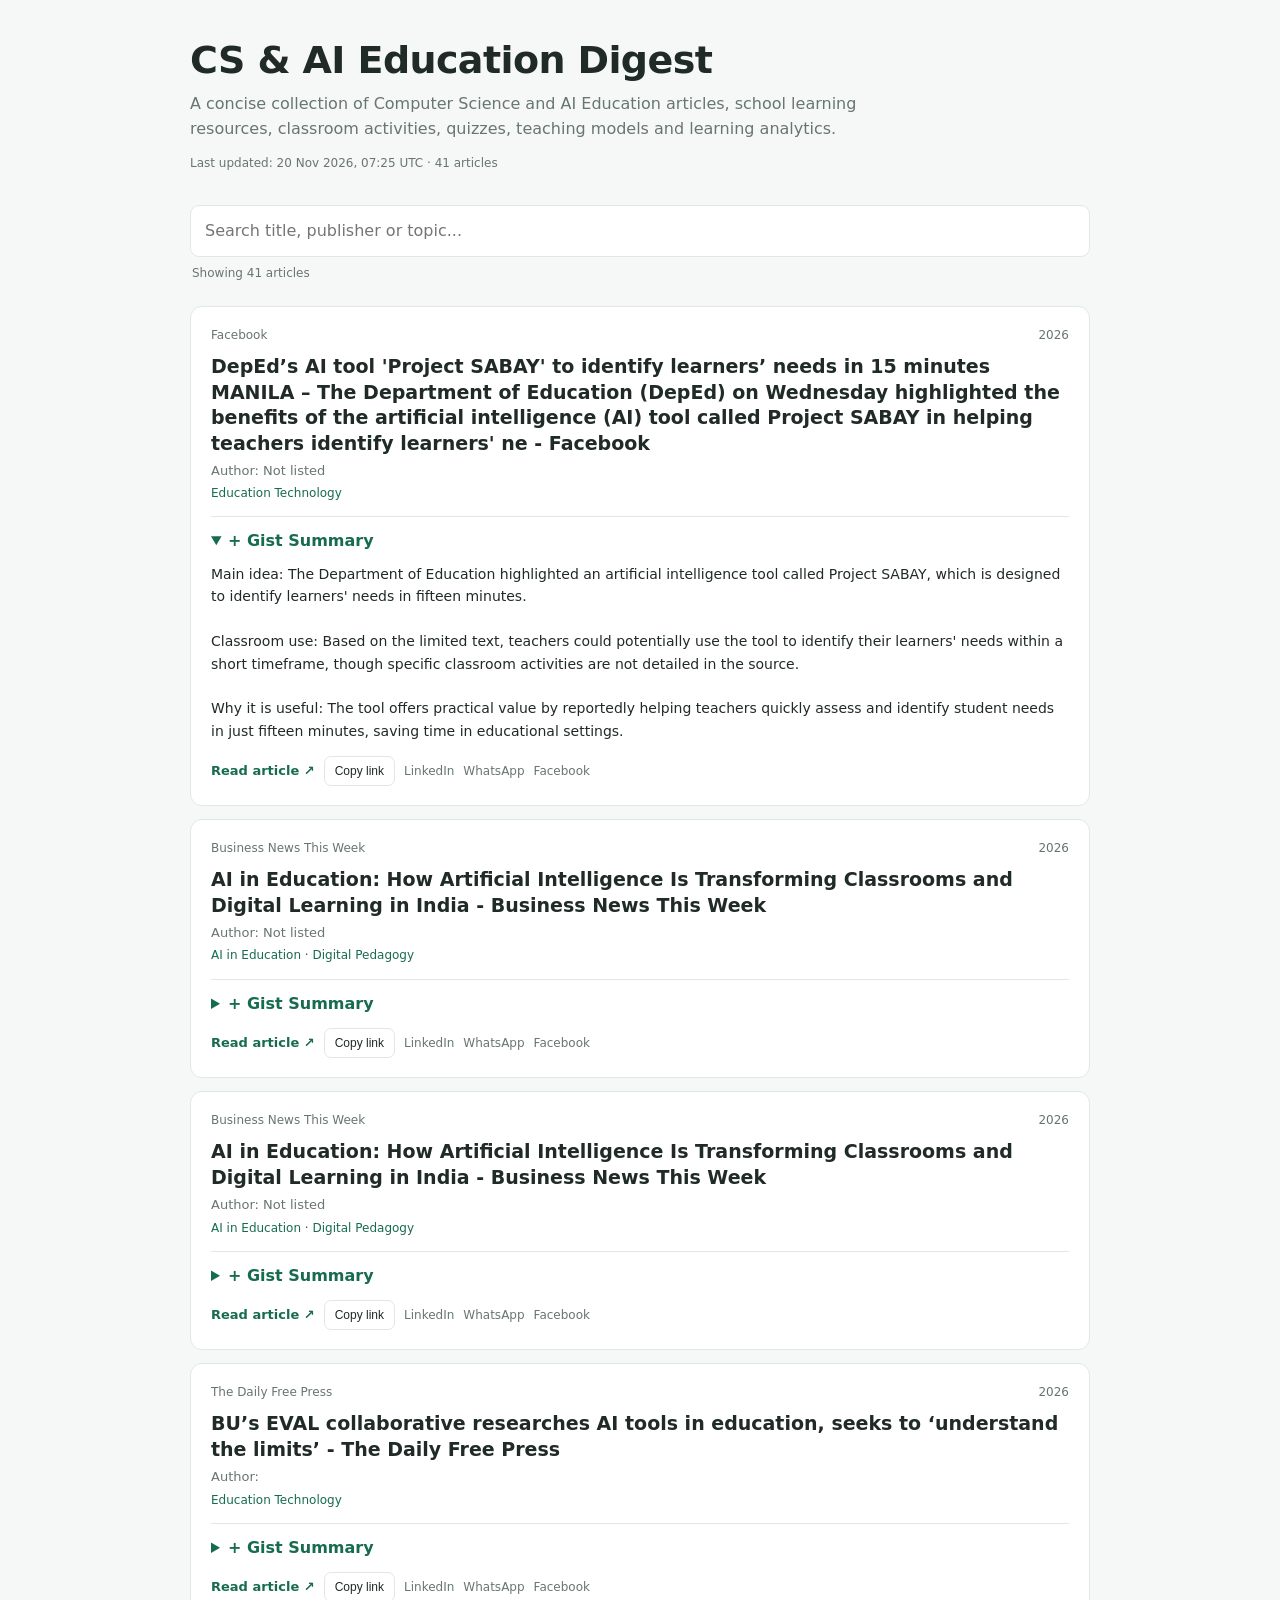
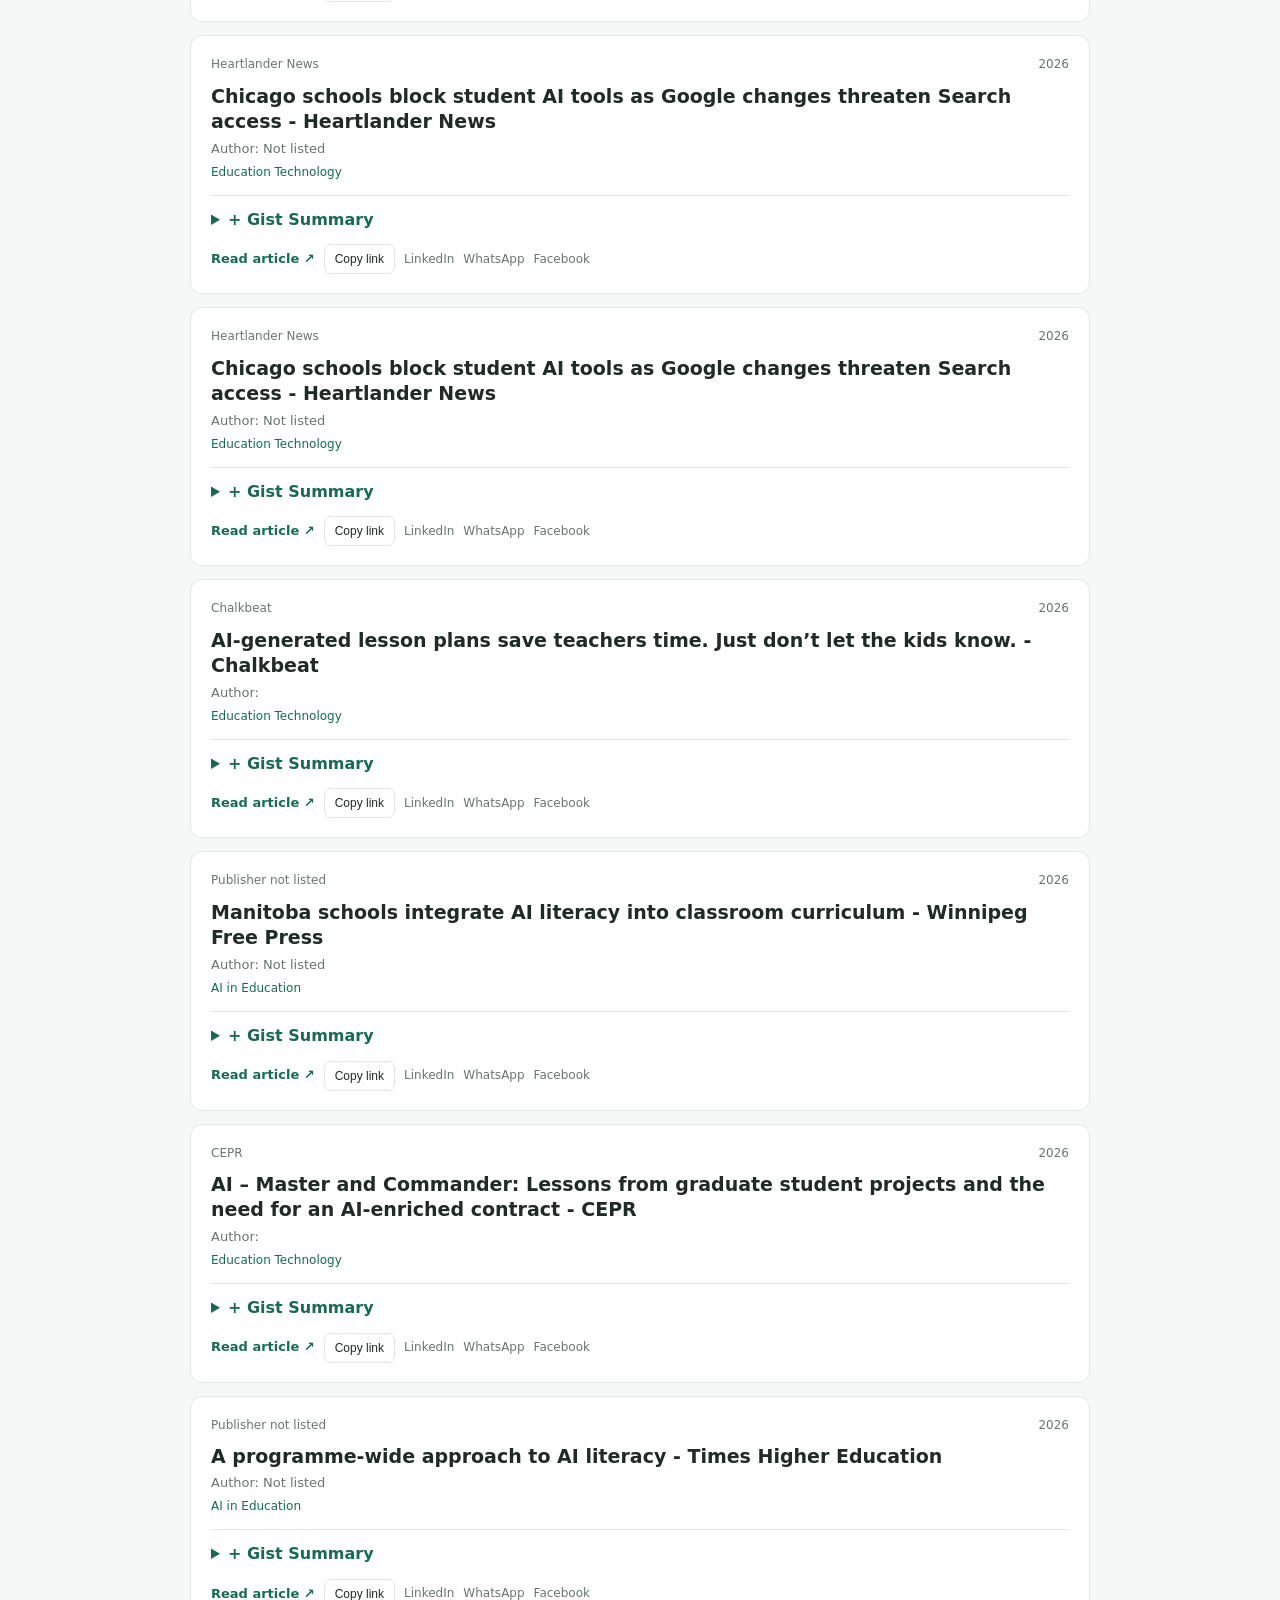
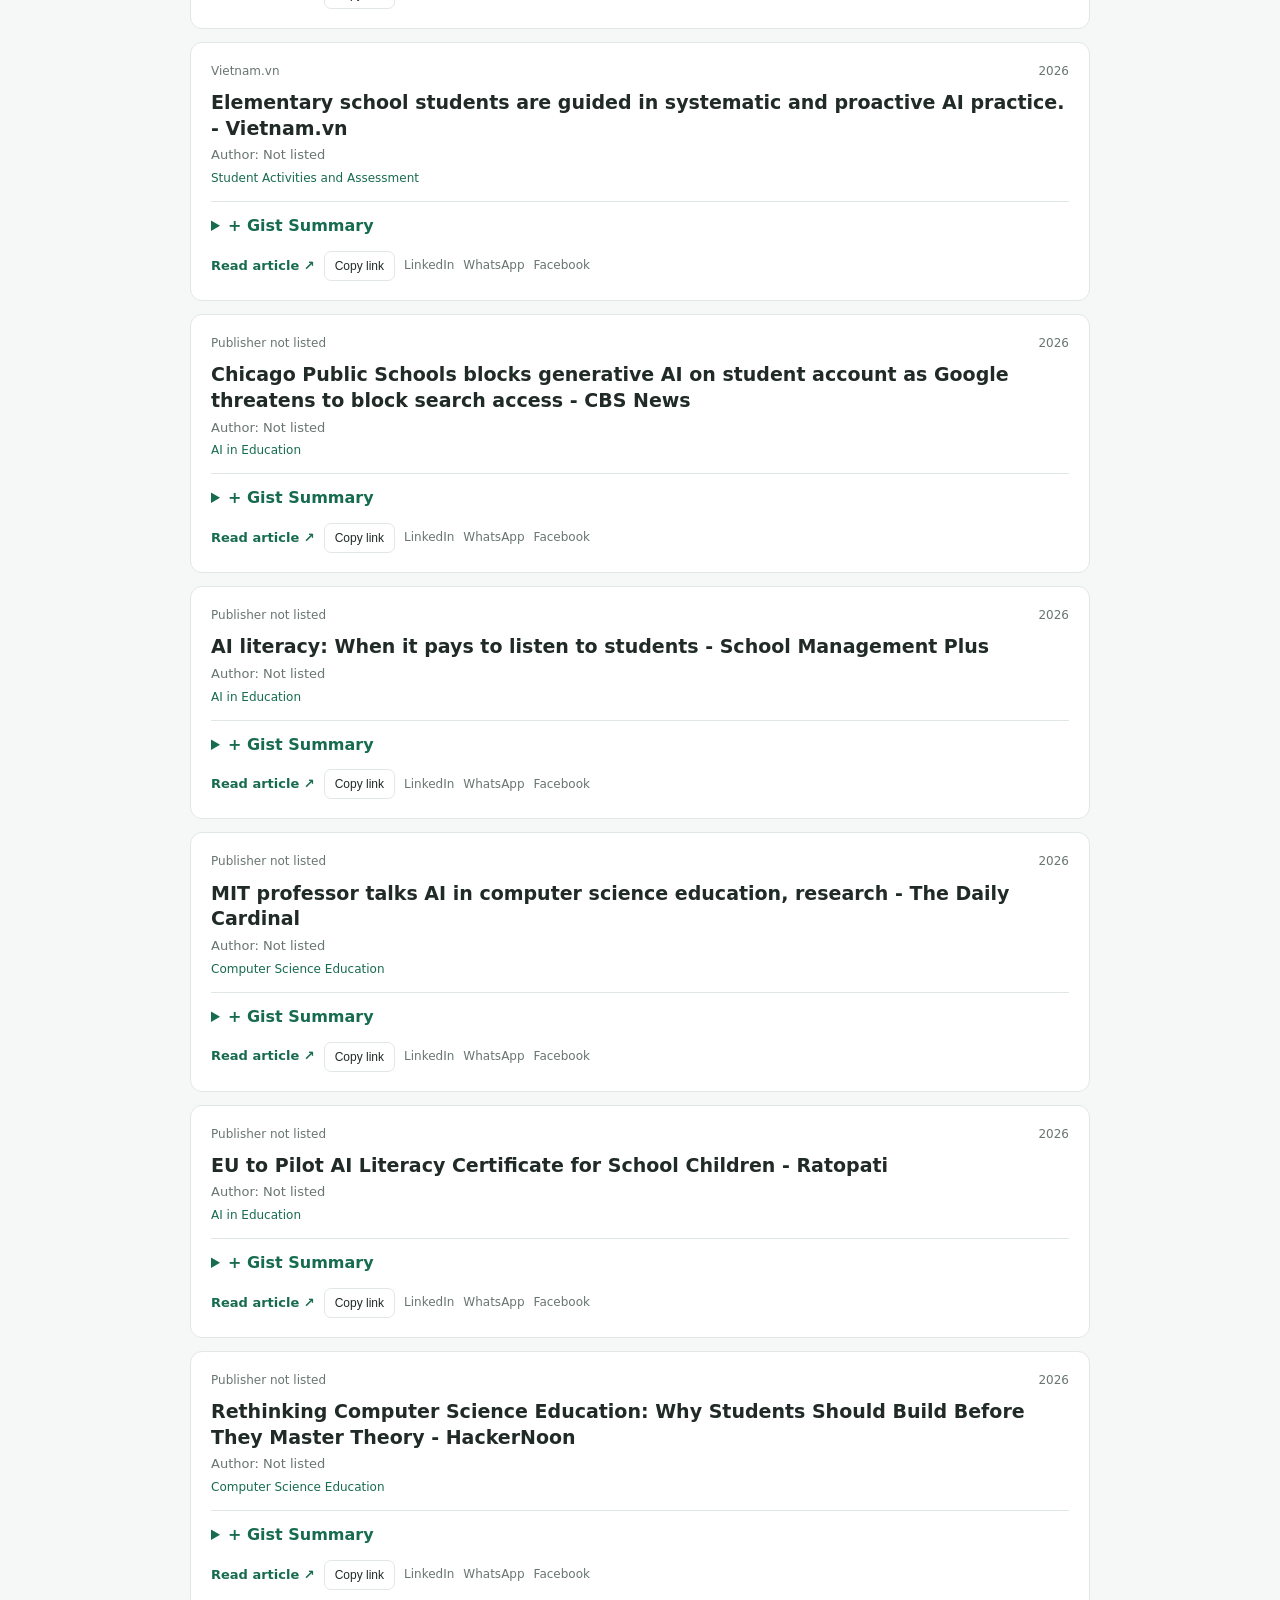
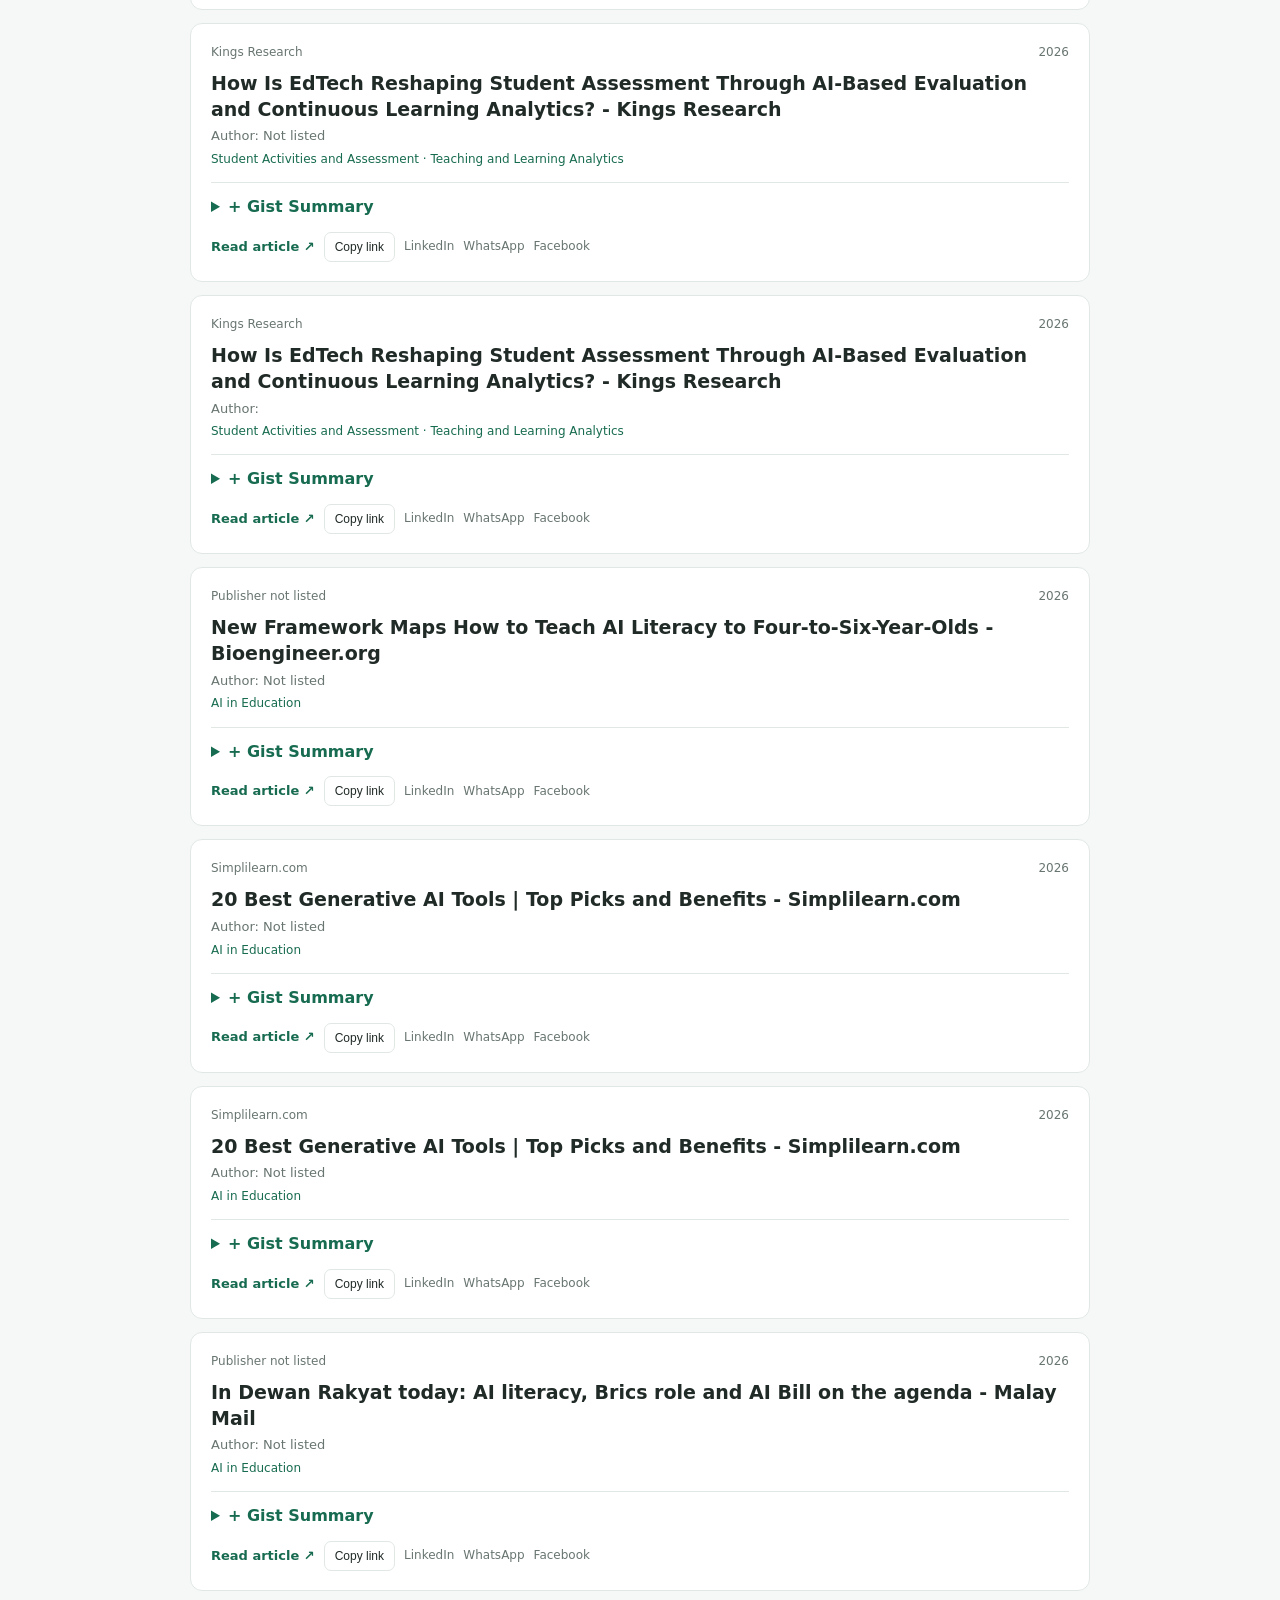
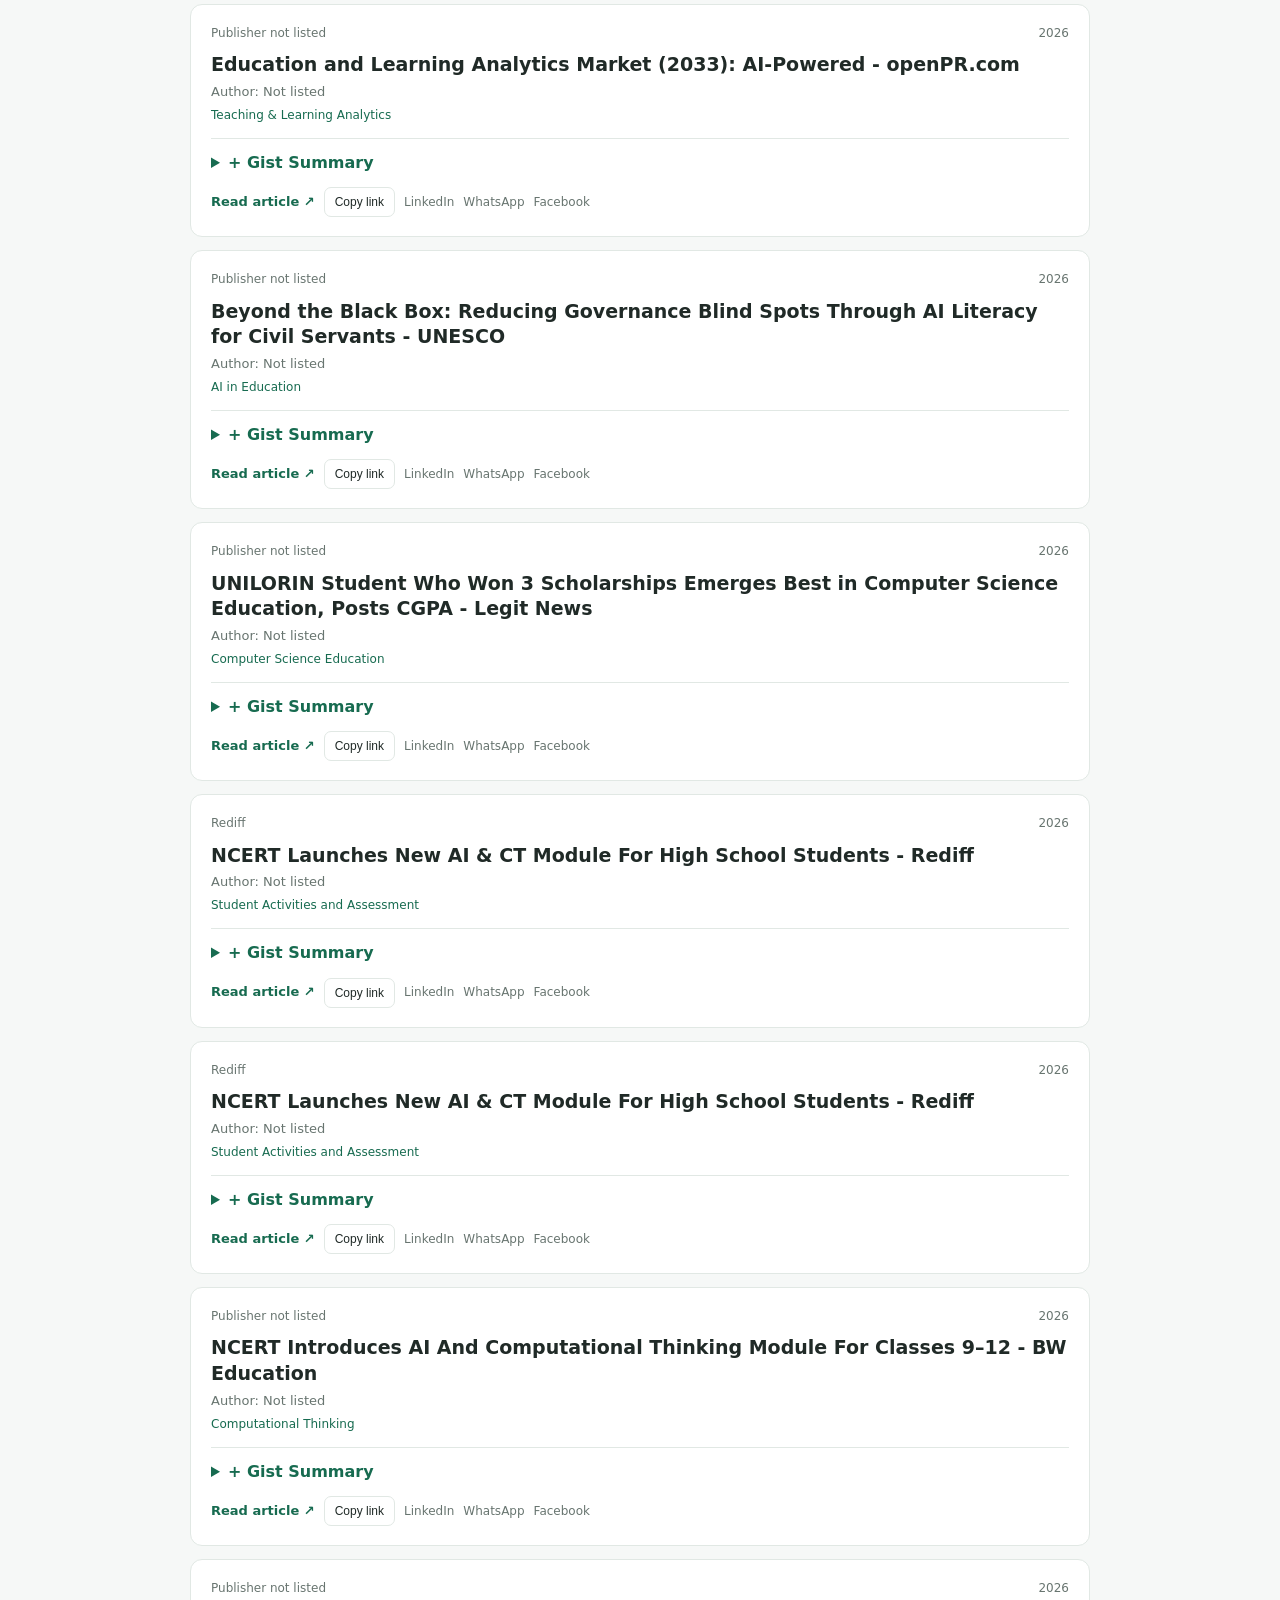
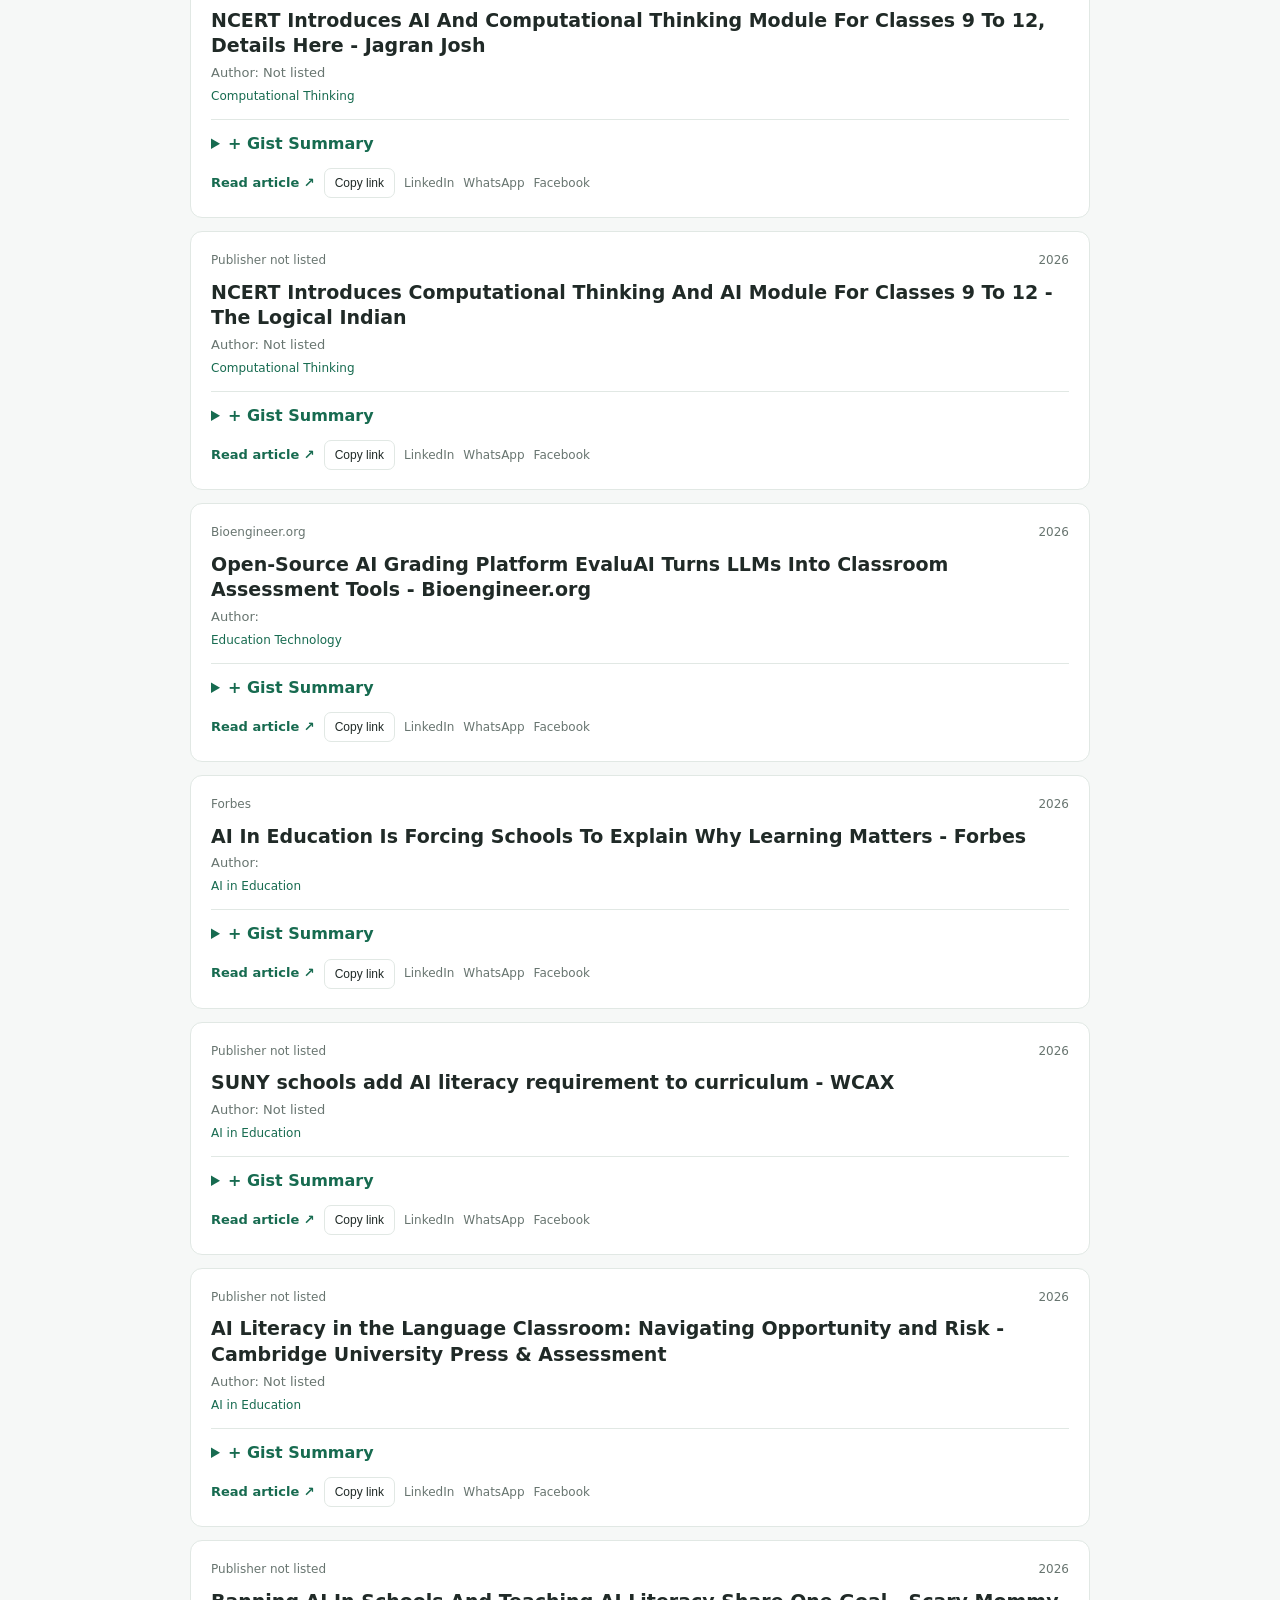
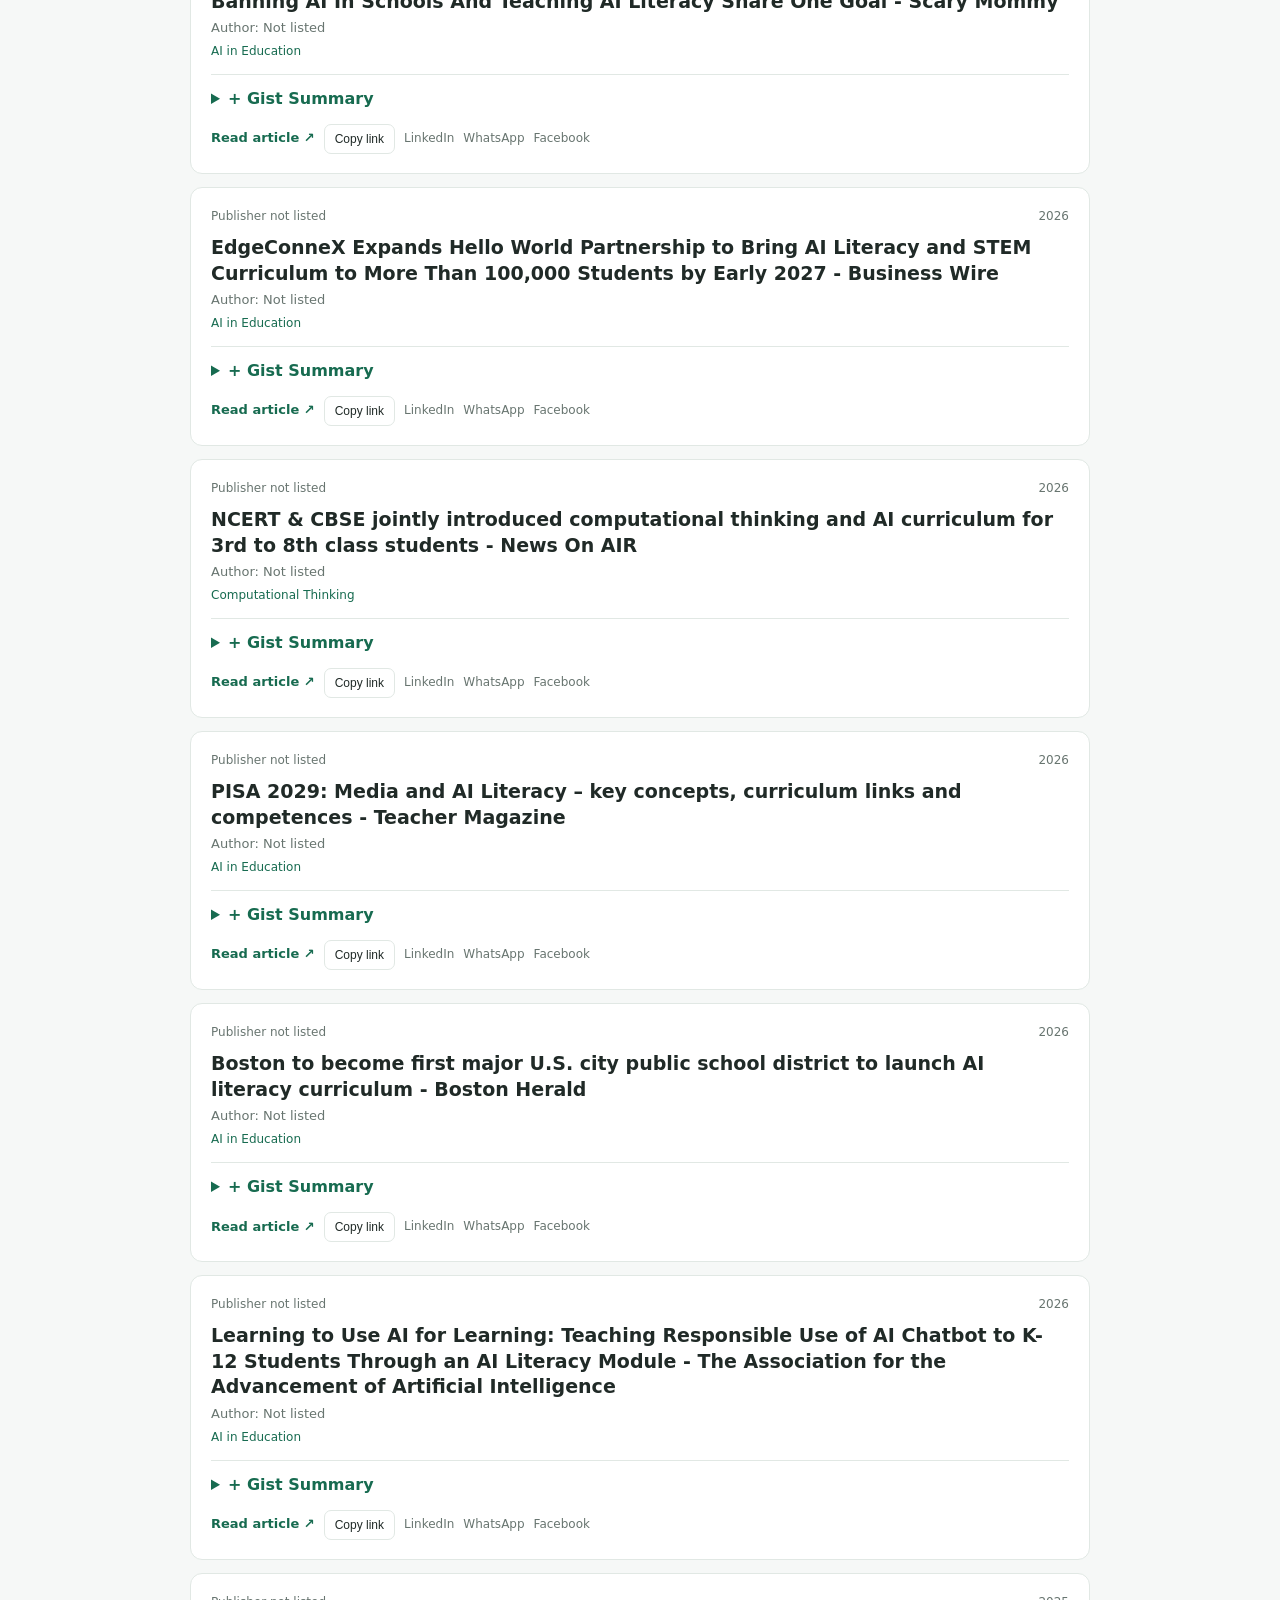
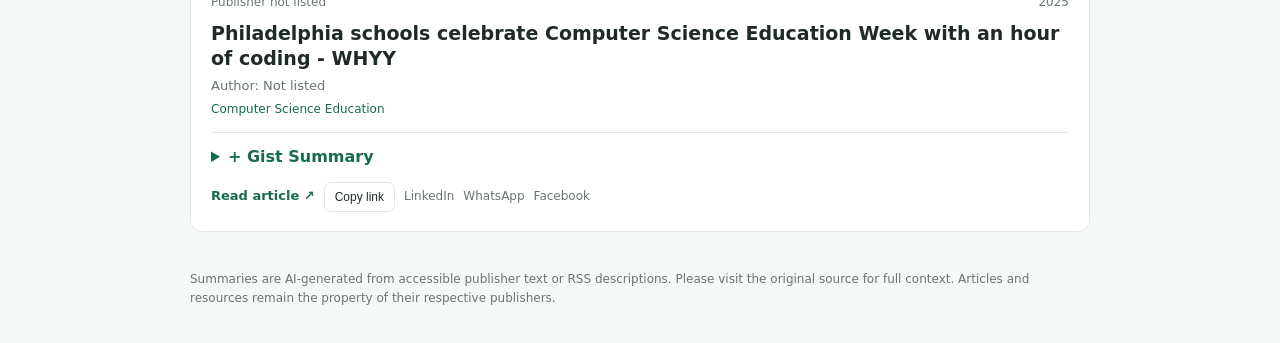
==== commit 1e4af64d: "Update CS and AI Education Digest" ====
--- a/index.html
+++ b/index.html
@@ -45,22 +45,41 @@
 <header>
   <h1>CS &amp; AI Education Digest</h1>
   <p class="intro">A concise collection of Computer Science and AI Education articles, school learning resources, classroom activities, quizzes, teaching models and learning analytics.</p>
-  <p class="updated">Last updated: 19 Nov 2026, 07:34 UTC · 40 articles</p>
+  <p class="updated">Last updated: 20 Nov 2026, 07:25 UTC · 41 articles</p>
 </header>
 <div class="tools">
   <input id="filter" type="search" placeholder="Search title, publisher or topic..." aria-label="Filter articles">
-  <p class="count" id="count" aria-live="polite">Showing 40 articles</p>
+  <p class="count" id="count" aria-live="polite">Showing 41 articles</p>
 </div>
 <section id="articles" aria-label="Articles">
+
+    <article class="article" data-search="deped’s ai tool &#x27;project sabay&#x27; to identify learners’ needs in 15 minutes manila – the department of education (deped) on wednesday highlighted the benefits of the artificial intelligence (ai) tool called project sabay in helping teachers identify learners&#x27; ne - facebook facebook education technology">
+      <div class="meta"><span>Facebook</span><span>2026</span></div>
+      <h2><a href="https://news.google.com/rss/articles/[base64]?oc=5&amp;hl=en-US&amp;gl=US&amp;ceid=US%3Aen" target="_blank" rel="noopener noreferrer">DepEd’s AI tool &#x27;Project SABAY&#x27; to identify learners’ needs in 15 minutes MANILA – The Department of Education (DepEd) on Wednesday highlighted the benefits of the artificial intelligence (AI) tool called Project SABAY in helping teachers identify learners&#x27; ne - Facebook</a></h2>
+      <p class="byline">Author: Not listed</p>
+      <p class="topics">Education Technology</p>
+      <details class="gist" open>
+        <summary>+ Gist Summary</summary>
+        <div class="gist-body">Main idea: The Department of Education highlighted an artificial intelligence tool called Project SABAY, which is designed to identify learners&#x27; needs in fifteen minutes.<br><br>Classroom use: Based on the limited text, teachers could potentially use the tool to identify their learners&#x27; needs within a short timeframe, though specific classroom activities are not detailed in the source.<br><br>Why it is useful: The tool offers practical value by reportedly helping teachers quickly assess and identify student needs in just fifteen minutes, saving time in educational settings.</div>
+      </details>
+      <div class="actions">
+        <a class="read" href="https://news.google.com/rss/articles/[base64]?oc=5&amp;hl=en-US&amp;gl=US&amp;ceid=US%3Aen" target="_blank" rel="noopener noreferrer">Read article ↗</a>
+        <button type="button" class="share" data-url="https://news.google.com/rss/articles/[base64]?oc=5&amp;hl=en-US&amp;gl=US&amp;ceid=US%3Aen" data-title="DepEd’s AI tool &#x27;Project SABAY&#x27; to identify learners’ needs in 15 minutes MANILA – The Department of Education (DepEd) on Wednesday highlighted the benefits of the artificial intelligence (AI) tool called Project SABAY in helping teachers identify learners&#x27; ne - Facebook">Copy link</button>
+        <a class="social" href="https://www.linkedin.com/sharing/share-offsite/?url=https%3A%2F%2Fnews.google.com%2Frss%2Farticles%[base64]%3Foc%3D5%26hl%3Den-US%26gl%3DUS%26ceid%3DUS%253Aen" target="_blank" rel="noopener noreferrer">LinkedIn</a>
+        <a class="social" href="https://wa.me/?text=DepEd%E2%80%99s%20AI%20tool%20%27Project%20SABAY%27%20to%20identify%20learners%E2%80%99%20needs%20in%2015%20minutes%20MANILA%20%E2%80%93%20The%20Department%20of%20Education%20%28DepEd%29%20on%20Wednesday%20highlighted%20the%20benefits%20of%20the%20artificial%20intelligence%20%28AI%29%20tool%20called%20Project%20SABAY%20in%20helping%20teachers%20identify%20learners%27%20ne%20-%20Facebook%20https%3A%2F%2Fnews.google.com%2Frss%2Farticles%[base64]%3Foc%3D5%26hl%3Den-US%26gl%3DUS%26ceid%3DUS%253Aen" target="_blank" rel="noopener noreferrer">WhatsApp</a>
+        <a class="social" href="https://www.facebook.com/sharer/sharer.php?u=https%3A%2F%2Fnews.google.com%2Frss%2Farticles%[base64]%3Foc%3D5%26hl%3Den-US%26gl%3DUS%26ceid%3DUS%253Aen" target="_blank" rel="noopener noreferrer">Facebook</a>
+      </div>
+    </article>
+    
 
     <article class="article" data-search="ai in education: how artificial intelligence is transforming classrooms and digital learning in india - business news this week business news this week ai in education digital pedagogy">
       <div class="meta"><span>Business News This Week</span><span>2026</span></div>
       <h2><a href="https://news.google.com/rss/articles/[base64]?oc=5&amp;hl=en-US&amp;gl=US&amp;ceid=US%3Aen" target="_blank" rel="noopener noreferrer">AI in Education: How Artificial Intelligence Is Transforming Classrooms and Digital Learning in India - Business News This Week</a></h2>
       <p class="byline">Author: Not listed</p>
       <p class="topics">AI in Education · Digital Pedagogy</p>
-      <details class="gist" open>
-        <summary>+ Gist Summary</summary>
-        <div class="gist-body">Main idea: A news article reporting on how artificial intelligence is transforming classrooms and digital learning within the context of education in India.<br><br>Classroom use: The text does not detail specific lesson plans, models, quizzes, activities, or tools that a Computer Science or AI teacher or school learner could directly apply in the classroom.<br><br>Why it is useful: Its practical value is limited because it functions as a broad news overview rather than providing specific educational resources, research findings, or actionable teaching approaches for school-level CS and AI instruction.</div>
+      <details class="gist" >
+        <summary>+ Gist Summary</summary>
+        <div class="gist-body">Main idea: A news article reporting on how artificial intelligence is transforming classrooms and digital learning within India.<br><br>Classroom use: Computer Science and AI teachers or school learners can read the text to explore general trends regarding the integration of artificial intelligence into Indian classrooms and digital learning environments.<br><br>Why it is useful: It provides a high-level overview of artificial intelligence adoption within the educational landscape, though it lacks specific tools, models, quizzes, or detailed pedagogical frameworks for direct classroom implementation.</div>
       </details>
       <div class="actions">
         <a class="read" href="https://news.google.com/rss/articles/[base64]?oc=5&amp;hl=en-US&amp;gl=US&amp;ceid=US%3Aen" target="_blank" rel="noopener noreferrer">Read article ↗</a>
@@ -79,7 +98,7 @@
       <p class="topics">AI in Education · Digital Pedagogy</p>
       <details class="gist" >
         <summary>+ Gist Summary</summary>
-        <div class="gist-body">Main idea: A news article reporting on how artificial intelligence is transforming classrooms and digital learning within India.<br><br>Classroom use: Computer Science and AI teachers or school learners can read the text to explore general trends regarding the integration of artificial intelligence into Indian classrooms and digital learning environments.<br><br>Why it is useful: It provides a high-level overview of artificial intelligence adoption within the educational landscape, though it lacks specific tools, models, quizzes, or detailed pedagogical frameworks for direct classroom implementation.</div>
+        <div class="gist-body">Main idea: A news article reporting on how artificial intelligence is transforming classrooms and digital learning environments in India.<br><br>Classroom use: The source text lacks specific details, meaning teachers and students cannot derive concrete lesson models, quizzes, activities, or tools directly from it.<br><br>Why it is useful: Its practical value is extremely limited for school-level Computer Science and AI education, as the text only provides a general headline and introduction without offering actionable teaching approaches, research data, or specific educational resources.</div>
       </details>
       <div class="actions">
         <a class="read" href="https://news.google.com/rss/articles/[base64]?oc=5&amp;hl=en-US&amp;gl=US&amp;ceid=US%3Aen" target="_blank" rel="noopener noreferrer">Read article ↗</a>
@@ -117,7 +136,7 @@
       <p class="topics">Education Technology</p>
       <details class="gist" >
         <summary>+ Gist Summary</summary>
-        <div class="gist-body">Main idea: Chicago Public Schools has blocked student artificial intelligence tools while pending Google search updates threaten student access to search features.<br><br>Classroom use: Computer science and AI educators can discuss this institutional policy shift with students as a real-world example of how school districts regulate technology, block AI tools, and manage changing access to digital search platforms.<br><br>Why it is useful: This news report provides practical context for educators addressing school-level technology restrictions, filtering policies, and the evolving availability of artificial intelligence and search tools within educational environments.</div>
+        <div class="gist-body">Main idea: Chicago Public Schools blocked student access to artificial intelligence tools while pending Google search engine updates threaten access to Google Search.<br><br>Classroom use: Computer science and artificial intelligence teachers and students cannot utilize these specific blocked AI tools or rely on upcoming Google Search functions within the Chicago school district environment, requiring alternative resources for lessons.<br><br>Why it is useful: This news report highlights institutional policy shifts regarding student access to educational technology, which directly impacts how teachers plan curriculum, manage digital tools, and address AI integration limitations in school environments.</div>
       </details>
       <div class="actions">
         <a class="read" href="https://news.google.com/rss/articles/[base64]?oc=5&amp;hl=en-US&amp;gl=US&amp;ceid=US%3Aen" target="_blank" rel="noopener noreferrer">Read article ↗</a>
@@ -136,7 +155,7 @@
       <p class="topics">Education Technology</p>
       <details class="gist" >
         <summary>+ Gist Summary</summary>
-        <div class="gist-body">Main idea: Chicago Public Schools blocked student access to artificial intelligence tools while pending Google search engine updates threaten access to Google Search.<br><br>Classroom use: Computer science and artificial intelligence teachers and students cannot utilize these specific blocked AI tools or rely on upcoming Google Search functions within the Chicago school district environment, requiring alternative resources for lessons.<br><br>Why it is useful: This news report highlights institutional policy shifts regarding student access to educational technology, which directly impacts how teachers plan curriculum, manage digital tools, and address AI integration limitations in school environments.</div>
+        <div class="gist-body">Main idea: Chicago Public Schools has blocked student artificial intelligence tools, while impending changes to Google Search threaten continued access.<br><br>Classroom use: Teachers and learners in Chicago schools cannot rely on school-managed student AI tools due to these district-level blocks and potential changes to Google Search access.<br><br>Why it is useful: This news report highlights institutional restrictions on student AI tools and search access, informing educators about technical limitations and policy changes affecting digital resources available in specific school environments.</div>
       </details>
       <div class="actions">
         <a class="read" href="https://news.google.com/rss/articles/[base64]?oc=5&amp;hl=en-US&amp;gl=US&amp;ceid=US%3Aen" target="_blank" rel="noopener noreferrer">Read article ↗</a>
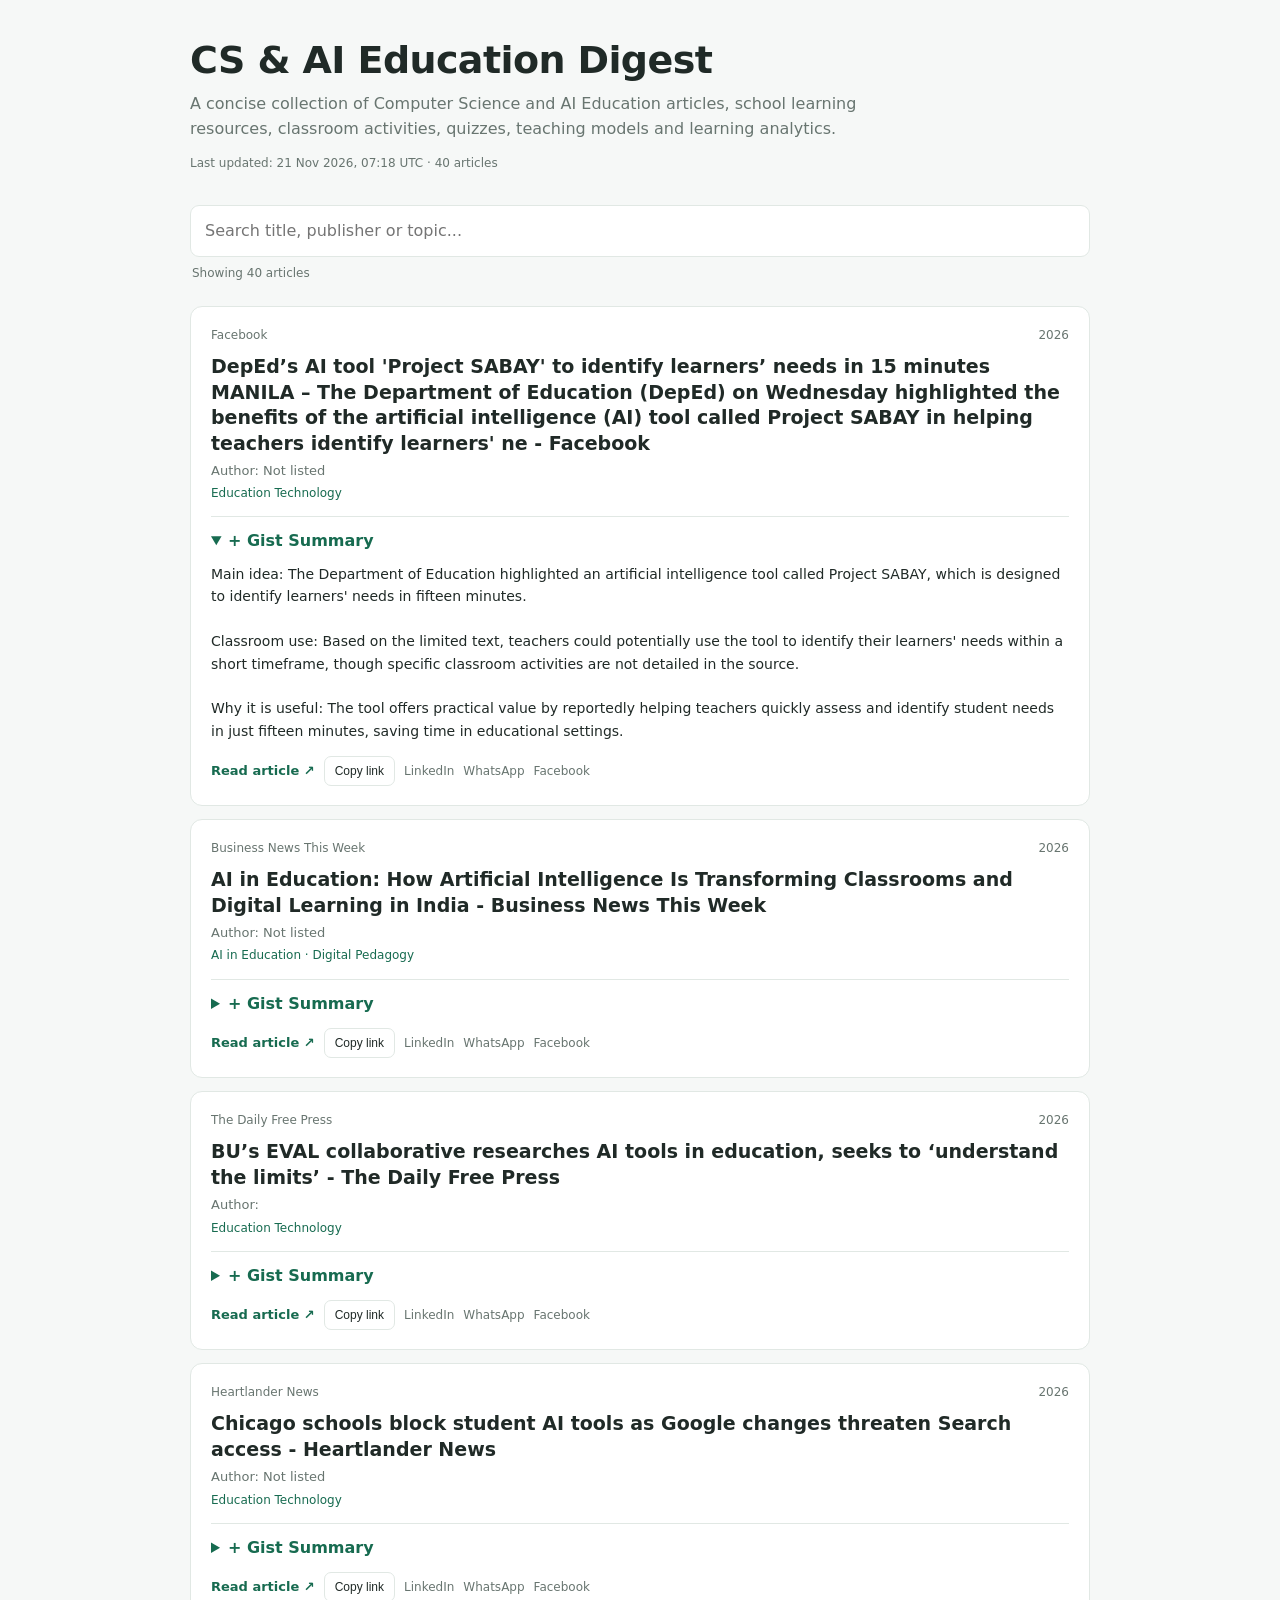
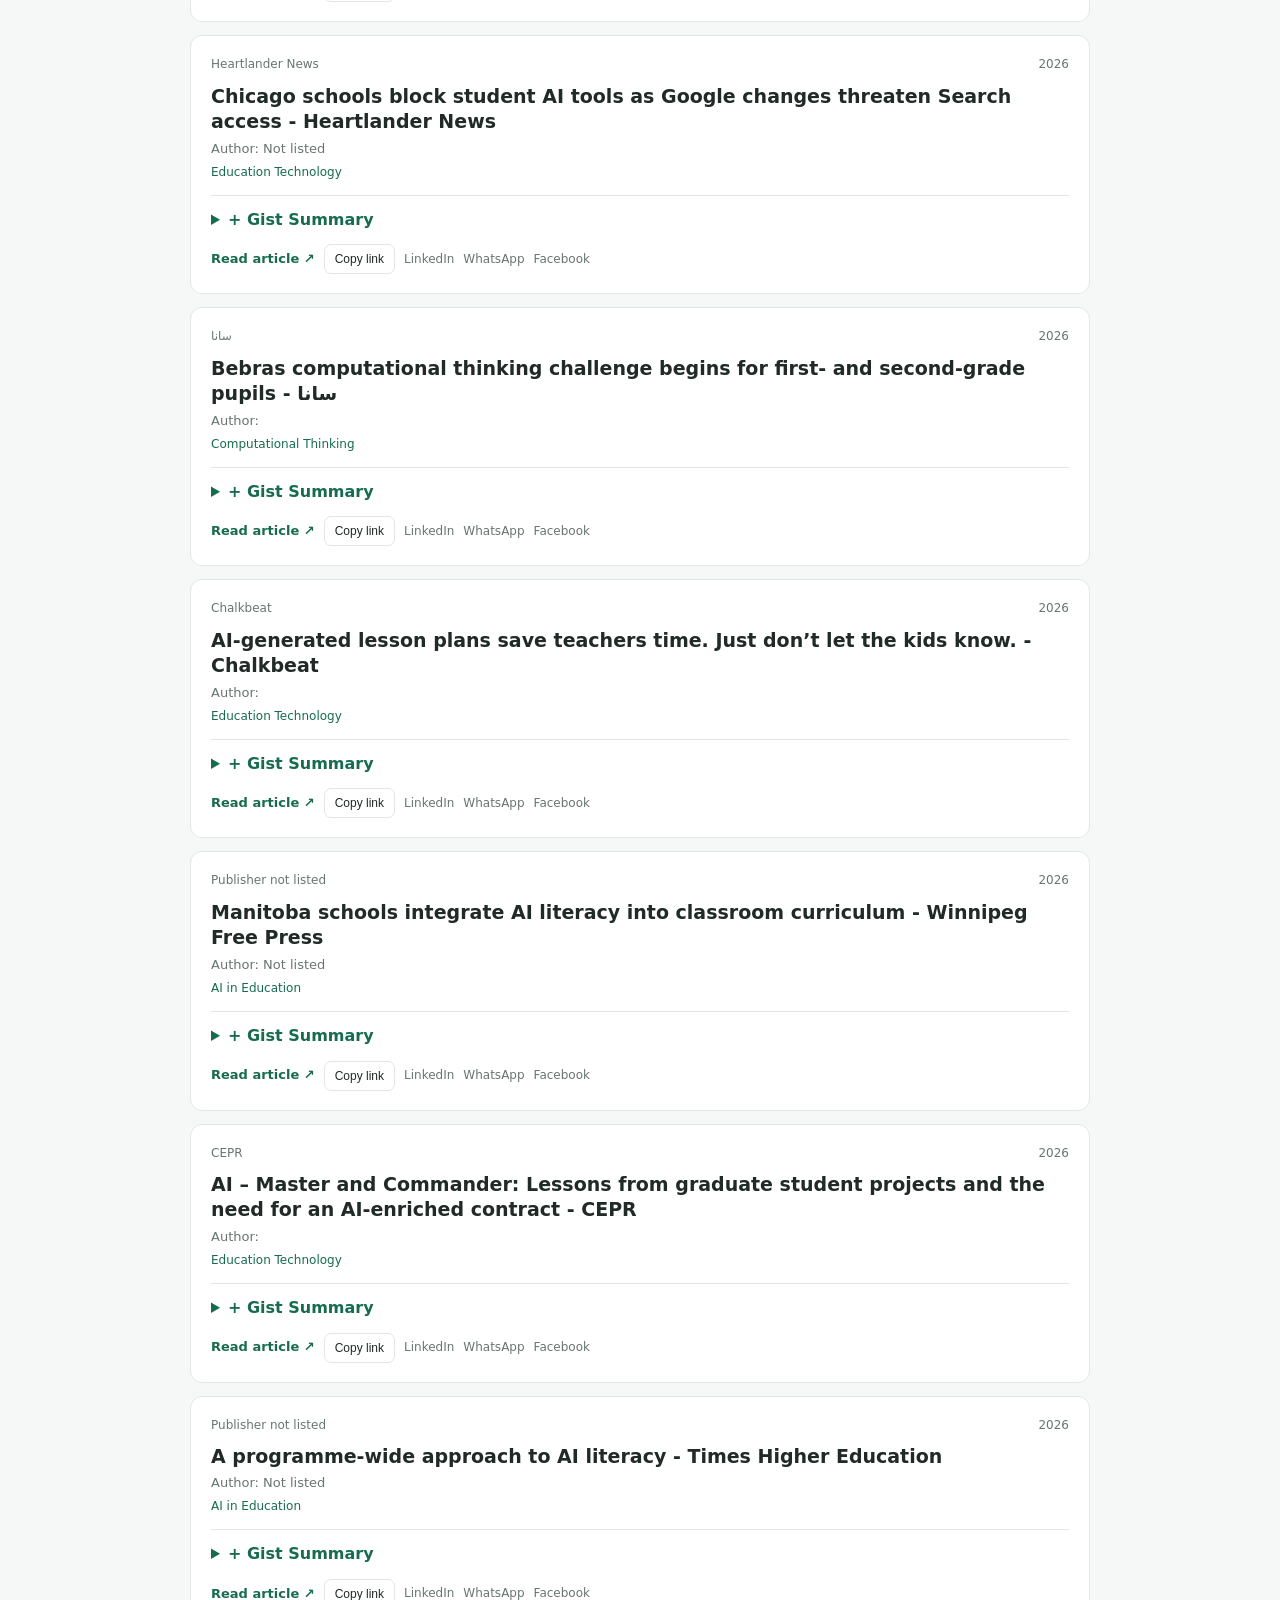
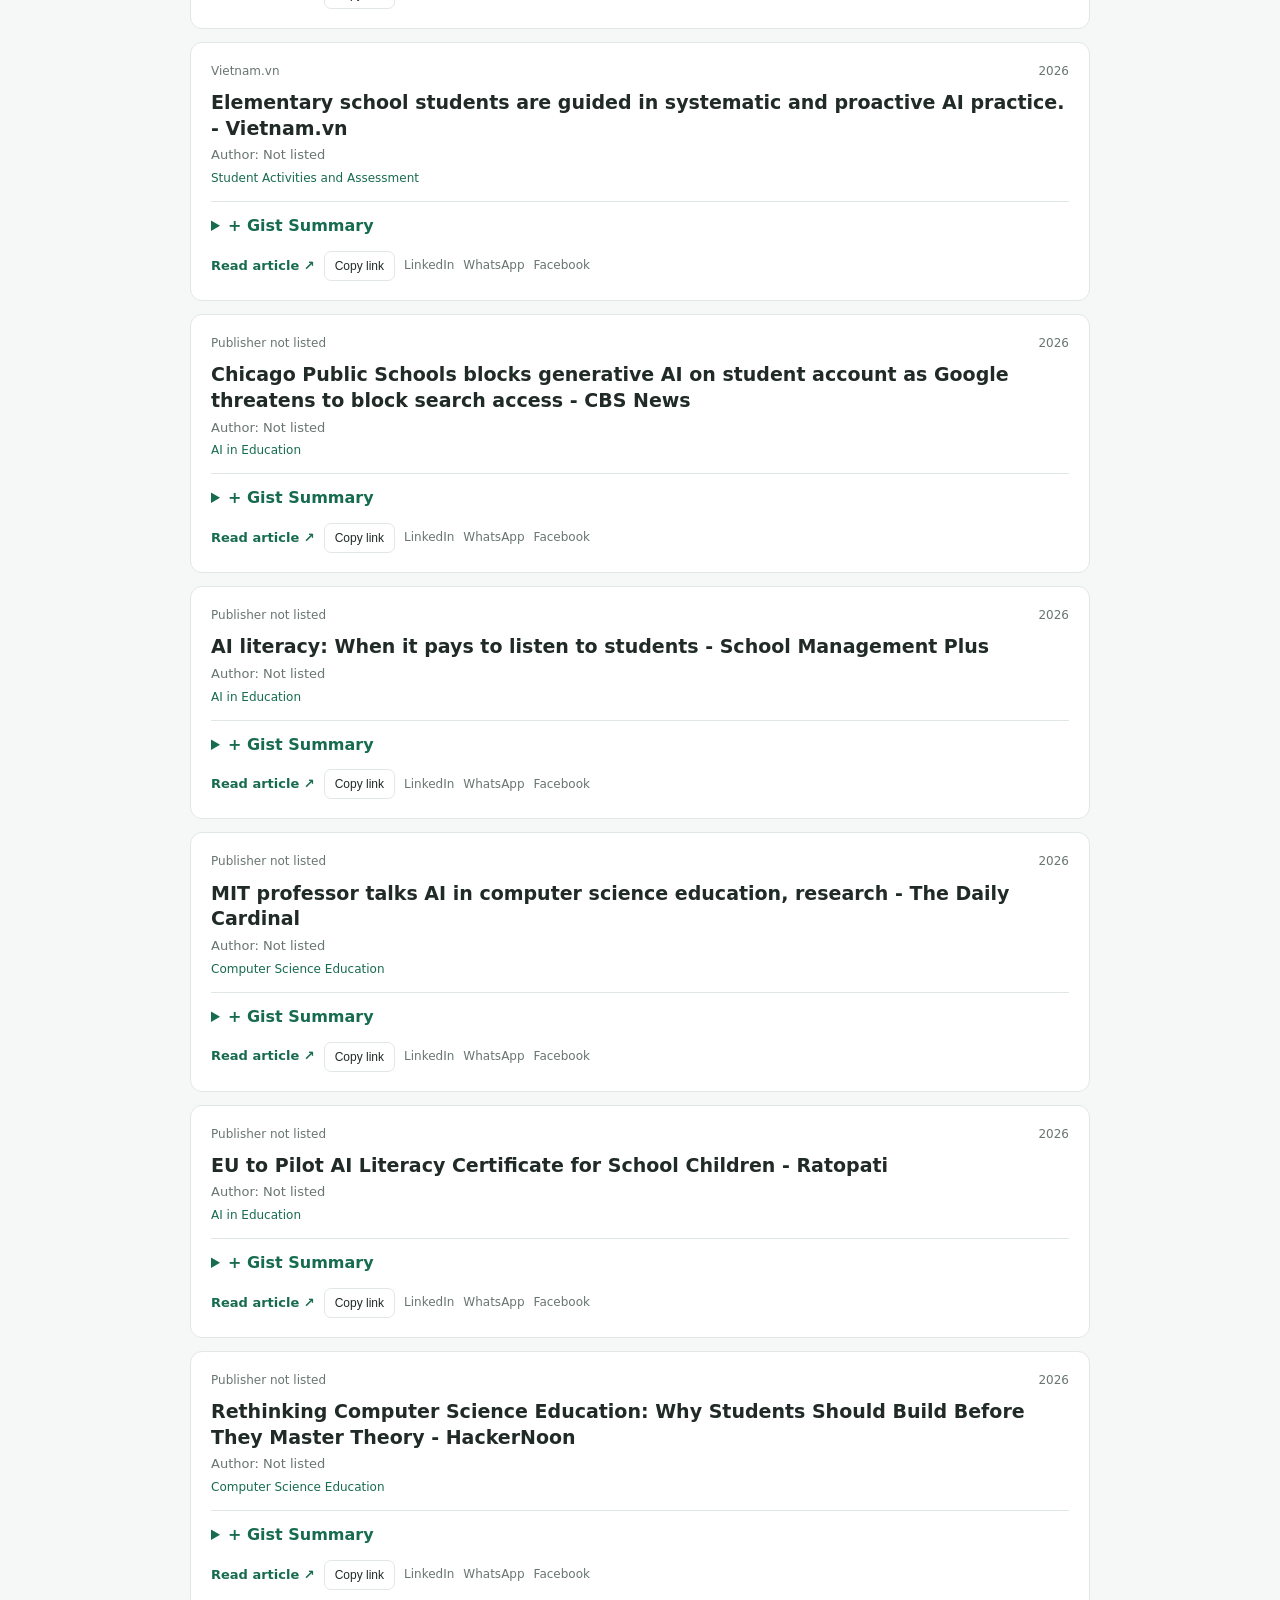
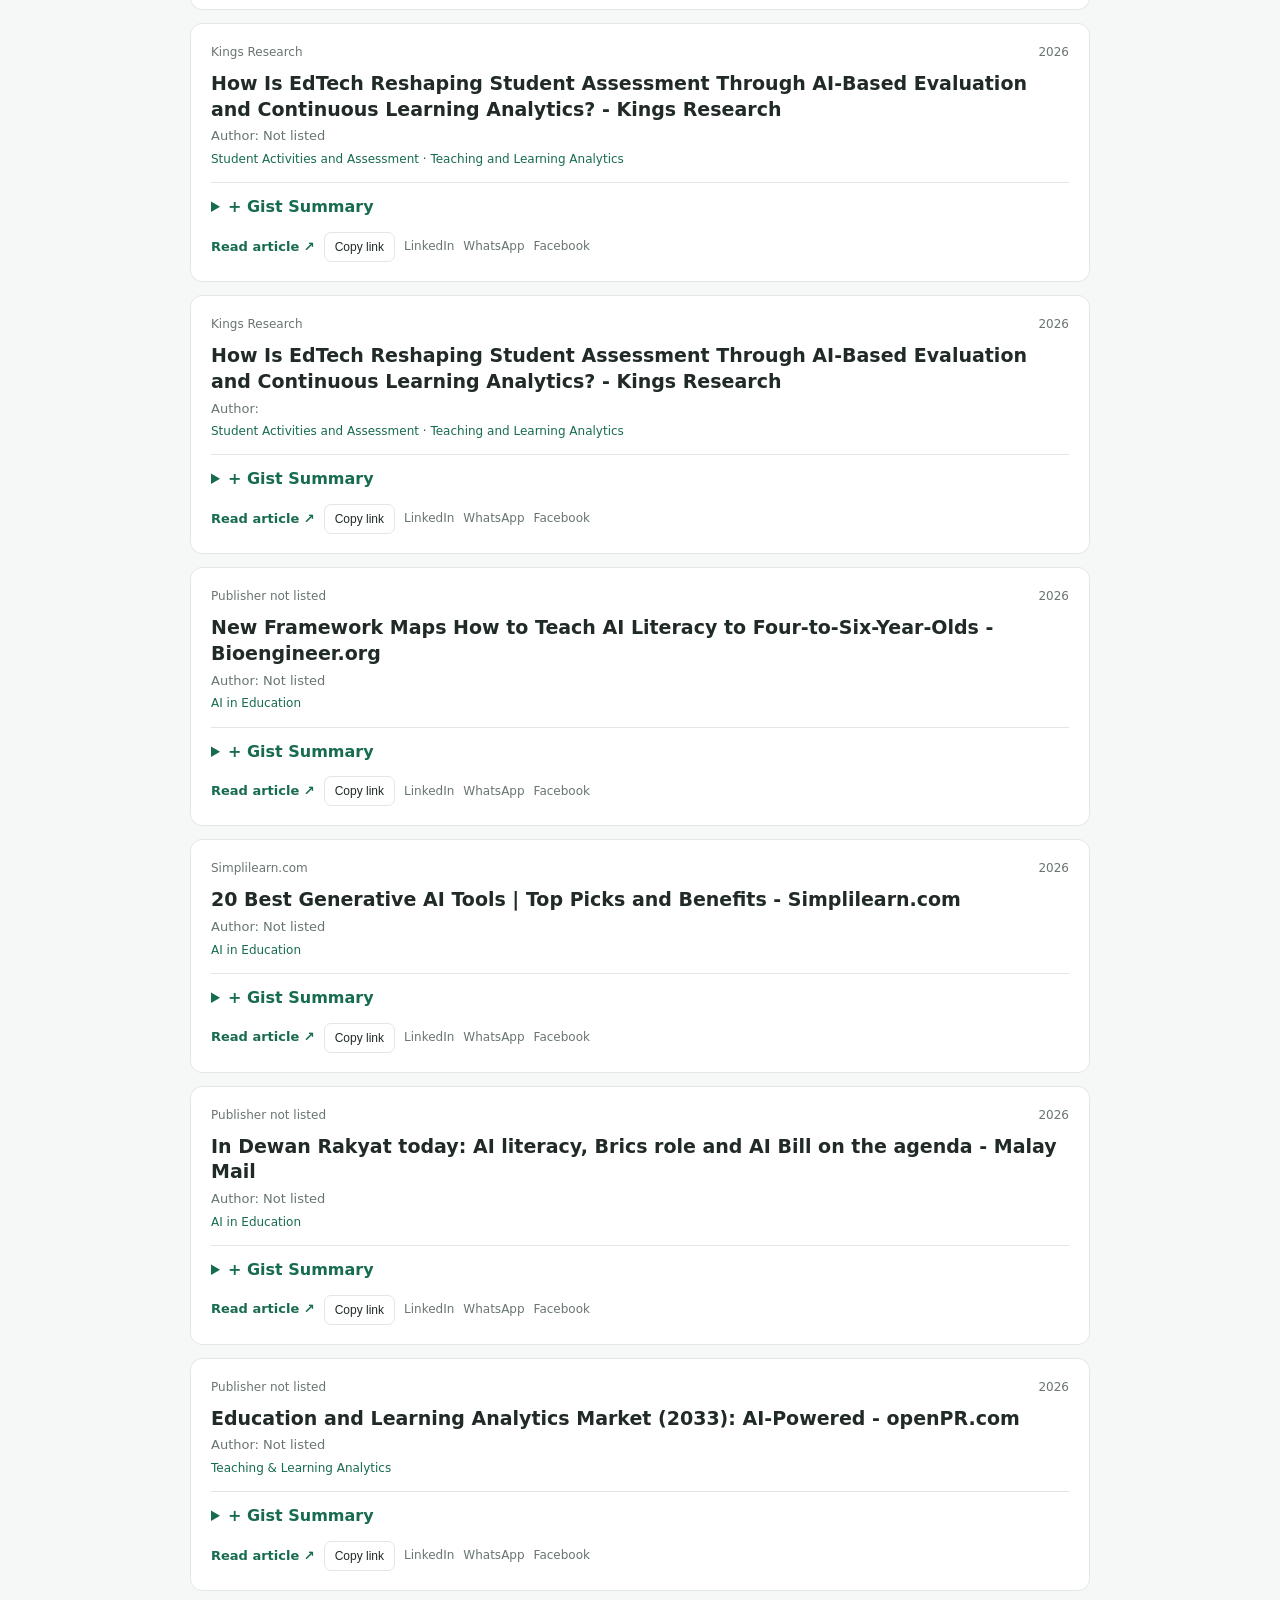
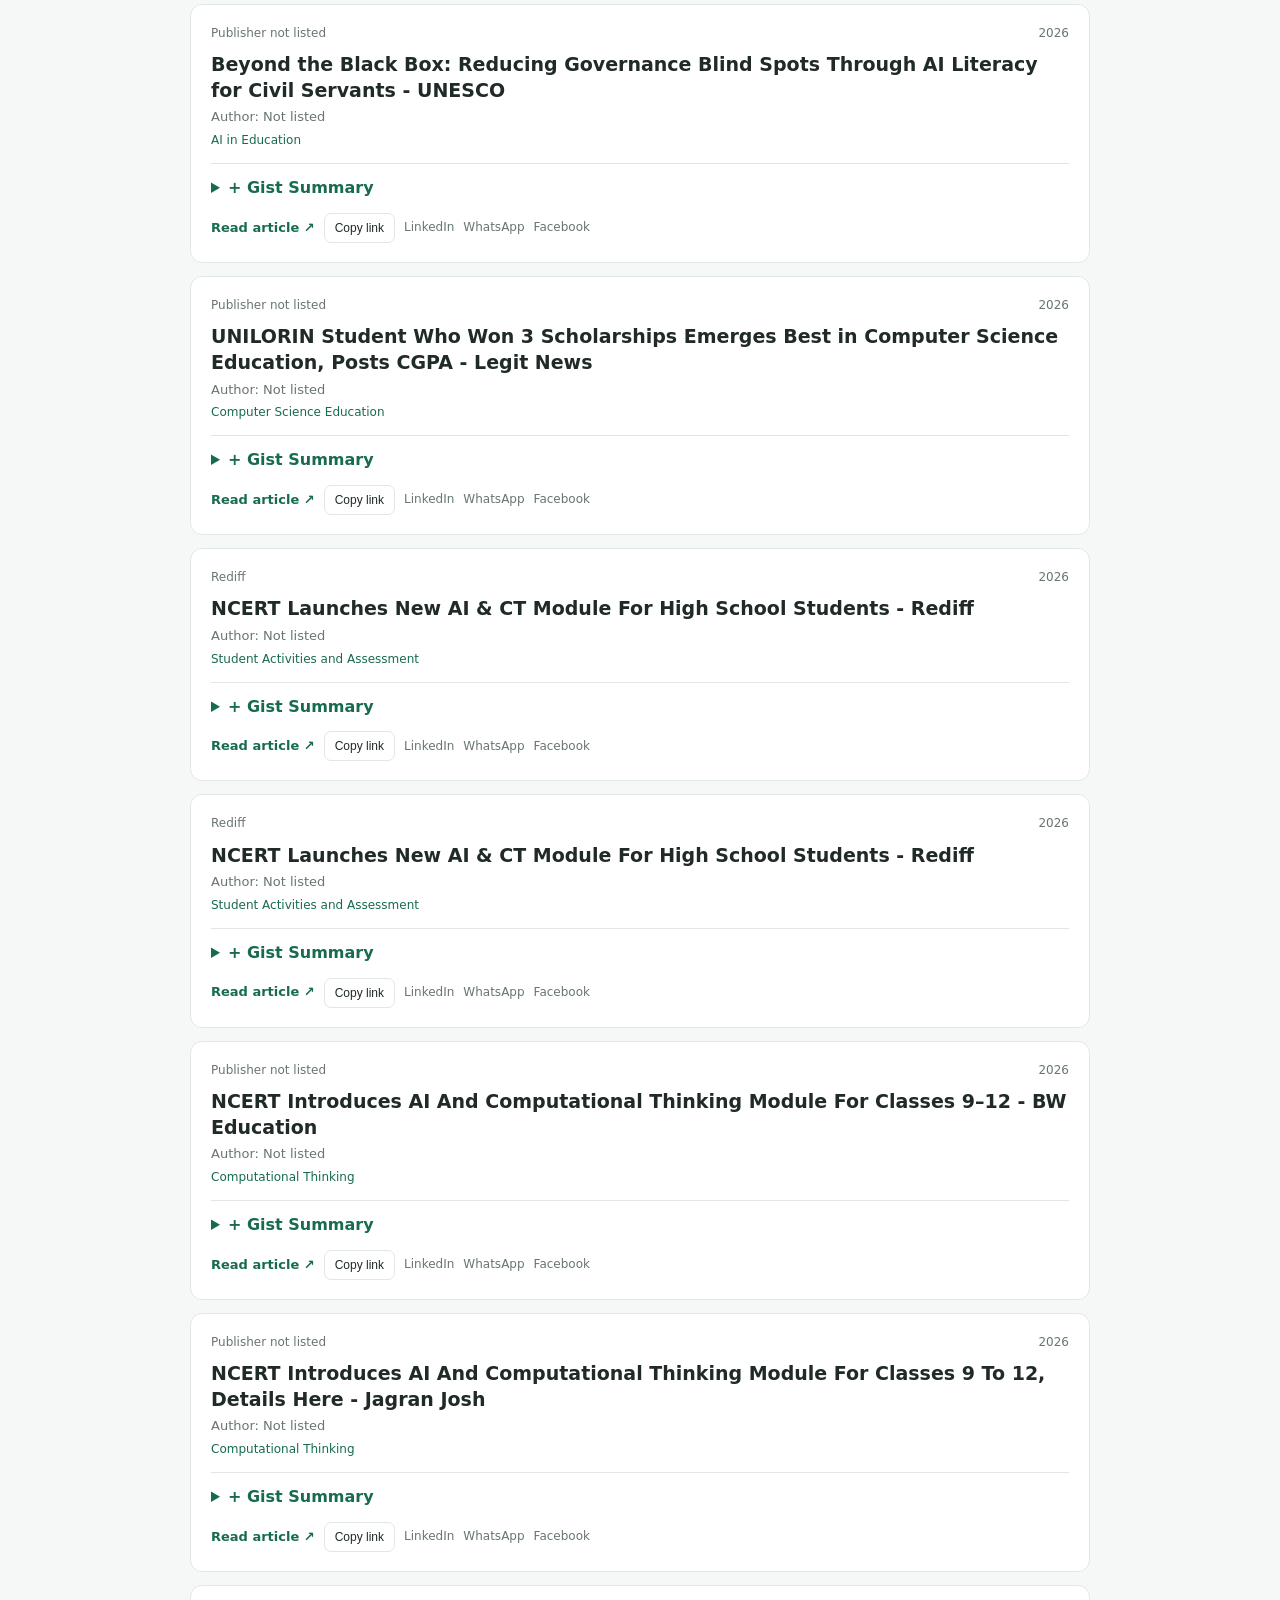
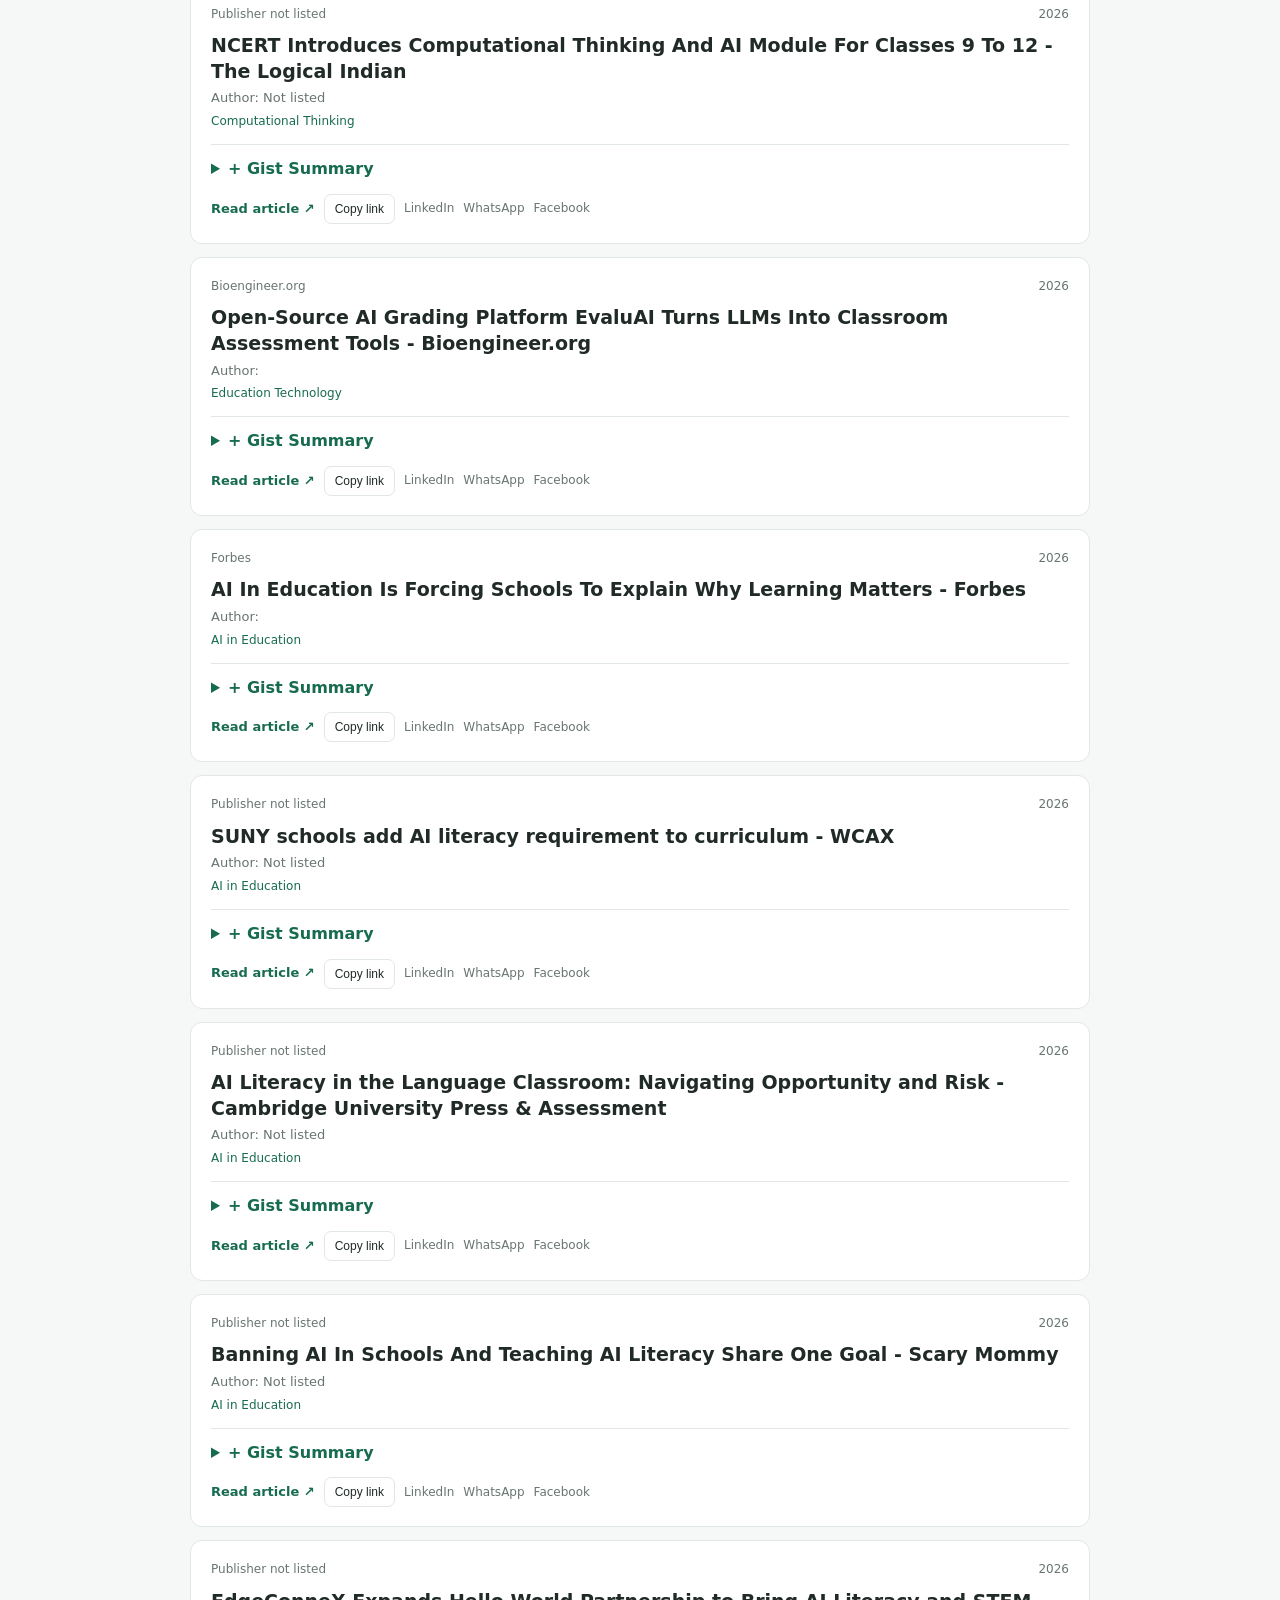
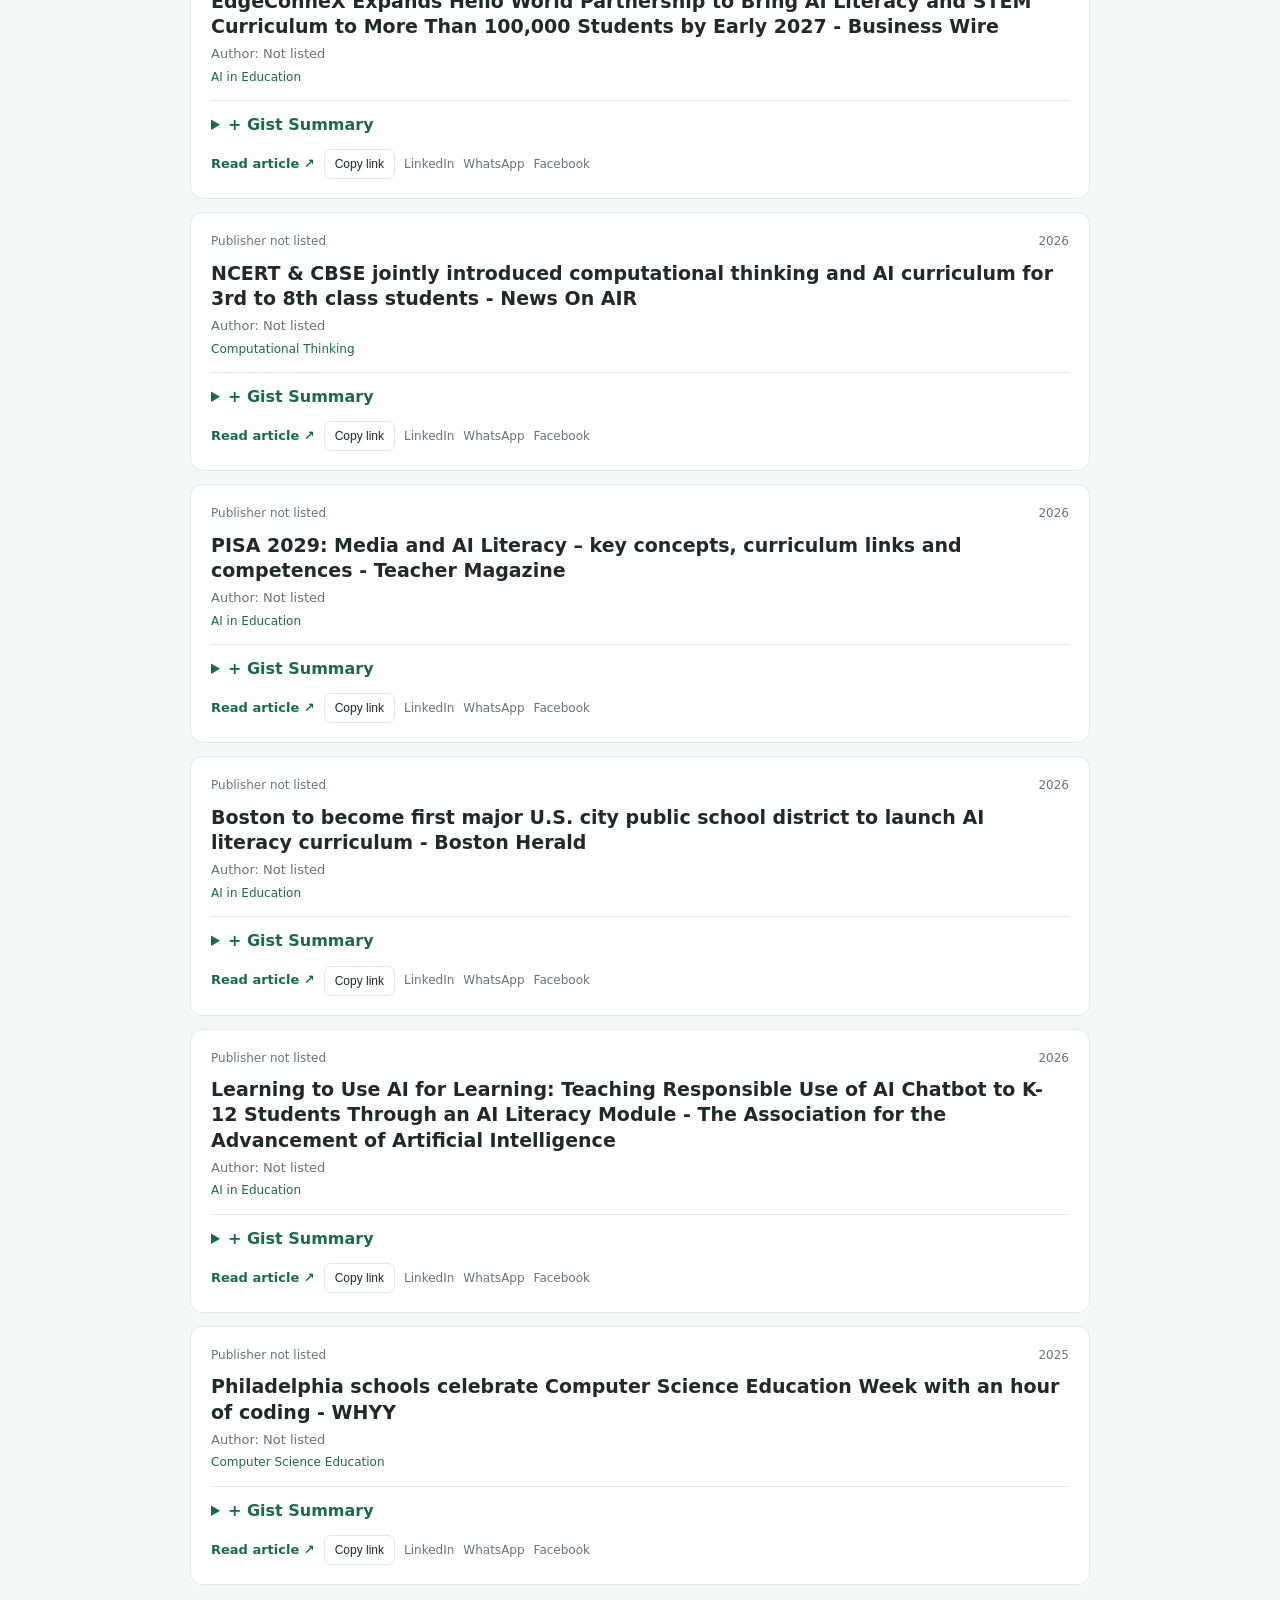
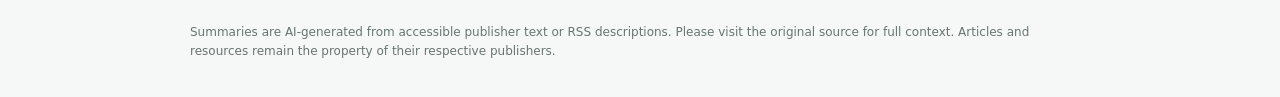
==== commit a651ed8f: "Update CS and AI Education Digest" ====
--- a/index.html
+++ b/index.html
@@ -45,11 +45,11 @@
 <header>
   <h1>CS &amp; AI Education Digest</h1>
   <p class="intro">A concise collection of Computer Science and AI Education articles, school learning resources, classroom activities, quizzes, teaching models and learning analytics.</p>
-  <p class="updated">Last updated: 20 Nov 2026, 07:25 UTC · 41 articles</p>
+  <p class="updated">Last updated: 21 Nov 2026, 07:18 UTC · 40 articles</p>
 </header>
 <div class="tools">
   <input id="filter" type="search" placeholder="Search title, publisher or topic..." aria-label="Filter articles">
-  <p class="count" id="count" aria-live="polite">Showing 41 articles</p>
+  <p class="count" id="count" aria-live="polite">Showing 40 articles</p>
 </div>
 <section id="articles" aria-label="Articles">
 
@@ -79,7 +79,7 @@
       <p class="topics">AI in Education · Digital Pedagogy</p>
       <details class="gist" >
         <summary>+ Gist Summary</summary>
-        <div class="gist-body">Main idea: A news article reporting on how artificial intelligence is transforming classrooms and digital learning within India.<br><br>Classroom use: Computer Science and AI teachers or school learners can read the text to explore general trends regarding the integration of artificial intelligence into Indian classrooms and digital learning environments.<br><br>Why it is useful: It provides a high-level overview of artificial intelligence adoption within the educational landscape, though it lacks specific tools, models, quizzes, or detailed pedagogical frameworks for direct classroom implementation.</div>
+        <div class="gist-body">Main idea: A news article reporting on how artificial intelligence is transforming classrooms and digital learning environments in India.<br><br>Classroom use: The source text lacks specific details, meaning teachers and students cannot derive concrete lesson models, quizzes, activities, or tools directly from it.<br><br>Why it is useful: Its practical value is extremely limited for school-level Computer Science and AI education, as the text only provides a general headline and introduction without offering actionable teaching approaches, research data, or specific educational resources.</div>
       </details>
       <div class="actions">
         <a class="read" href="https://news.google.com/rss/articles/[base64]?oc=5&amp;hl=en-US&amp;gl=US&amp;ceid=US%3Aen" target="_blank" rel="noopener noreferrer">Read article ↗</a>
@@ -91,25 +91,6 @@
     </article>
     
 
-    <article class="article" data-search="ai in education: how artificial intelligence is transforming classrooms and digital learning in india - business news this week business news this week ai in education digital pedagogy">
-      <div class="meta"><span>Business News This Week</span><span>2026</span></div>
-      <h2><a href="https://news.google.com/rss/articles/[base64]?oc=5&amp;hl=en-US&amp;gl=US&amp;ceid=US%3Aen" target="_blank" rel="noopener noreferrer">AI in Education: How Artificial Intelligence Is Transforming Classrooms and Digital Learning in India - Business News This Week</a></h2>
-      <p class="byline">Author: Not listed</p>
-      <p class="topics">AI in Education · Digital Pedagogy</p>
-      <details class="gist" >
-        <summary>+ Gist Summary</summary>
-        <div class="gist-body">Main idea: A news article reporting on how artificial intelligence is transforming classrooms and digital learning environments in India.<br><br>Classroom use: The source text lacks specific details, meaning teachers and students cannot derive concrete lesson models, quizzes, activities, or tools directly from it.<br><br>Why it is useful: Its practical value is extremely limited for school-level Computer Science and AI education, as the text only provides a general headline and introduction without offering actionable teaching approaches, research data, or specific educational resources.</div>
-      </details>
-      <div class="actions">
-        <a class="read" href="https://news.google.com/rss/articles/[base64]?oc=5&amp;hl=en-US&amp;gl=US&amp;ceid=US%3Aen" target="_blank" rel="noopener noreferrer">Read article ↗</a>
-        <button type="button" class="share" data-url="https://news.google.com/rss/articles/[base64]?oc=5&amp;hl=en-US&amp;gl=US&amp;ceid=US%3Aen" data-title="AI in Education: How Artificial Intelligence Is Transforming Classrooms and Digital Learning in India - Business News This Week">Copy link</button>
-        <a class="social" href="https://www.linkedin.com/sharing/share-offsite/?url=https%3A%2F%2Fnews.google.com%2Frss%2Farticles%[base64]%3Foc%3D5%26hl%3Den-US%26gl%3DUS%26ceid%3DUS%253Aen" target="_blank" rel="noopener noreferrer">LinkedIn</a>
-        <a class="social" href="https://wa.me/?text=AI%20in%20Education%3A%20How%20Artificial%20Intelligence%20Is%20Transforming%20Classrooms%20and%20Digital%20Learning%20in%20India%20-%20Business%20News%20This%20Week%20https%3A%2F%2Fnews.google.com%2Frss%2Farticles%[base64]%3Foc%3D5%26hl%3Den-US%26gl%3DUS%26ceid%3DUS%253Aen" target="_blank" rel="noopener noreferrer">WhatsApp</a>
-        <a class="social" href="https://www.facebook.com/sharer/sharer.php?u=https%3A%2F%2Fnews.google.com%2Frss%2Farticles%[base64]%3Foc%3D5%26hl%3Den-US%26gl%3DUS%26ceid%3DUS%253Aen" target="_blank" rel="noopener noreferrer">Facebook</a>
-      </div>
-    </article>
-    
-
     <article class="article" data-search="bu’s eval collaborative researches ai tools in education, seeks to ‘understand the limits’ - the daily free press the daily free press education technology">
       <div class="meta"><span>The Daily Free Press</span><span>2026</span></div>
       <h2><a href="https://news.google.com/rss/articles/[base64]?oc=5" target="_blank" rel="noopener noreferrer">BU’s EVAL collaborative researches AI tools in education, seeks to ‘understand the limits’ - The Daily Free Press</a></h2>
@@ -136,7 +117,7 @@
       <p class="topics">Education Technology</p>
       <details class="gist" >
         <summary>+ Gist Summary</summary>
-        <div class="gist-body">Main idea: Chicago Public Schools blocked student access to artificial intelligence tools while pending Google search engine updates threaten access to Google Search.<br><br>Classroom use: Computer science and artificial intelligence teachers and students cannot utilize these specific blocked AI tools or rely on upcoming Google Search functions within the Chicago school district environment, requiring alternative resources for lessons.<br><br>Why it is useful: This news report highlights institutional policy shifts regarding student access to educational technology, which directly impacts how teachers plan curriculum, manage digital tools, and address AI integration limitations in school environments.</div>
+        <div class="gist-body">Main idea: Chicago Public Schools has blocked student artificial intelligence tools, while impending changes to Google Search threaten continued access.<br><br>Classroom use: Teachers and learners in Chicago schools cannot rely on school-managed student AI tools due to these district-level blocks and potential changes to Google Search access.<br><br>Why it is useful: This news report highlights institutional restrictions on student AI tools and search access, informing educators about technical limitations and policy changes affecting digital resources available in specific school environments.</div>
       </details>
       <div class="actions">
         <a class="read" href="https://news.google.com/rss/articles/[base64]?oc=5&amp;hl=en-US&amp;gl=US&amp;ceid=US%3Aen" target="_blank" rel="noopener noreferrer">Read article ↗</a>
@@ -155,7 +136,7 @@
       <p class="topics">Education Technology</p>
       <details class="gist" >
         <summary>+ Gist Summary</summary>
-        <div class="gist-body">Main idea: Chicago Public Schools has blocked student artificial intelligence tools, while impending changes to Google Search threaten continued access.<br><br>Classroom use: Teachers and learners in Chicago schools cannot rely on school-managed student AI tools due to these district-level blocks and potential changes to Google Search access.<br><br>Why it is useful: This news report highlights institutional restrictions on student AI tools and search access, informing educators about technical limitations and policy changes affecting digital resources available in specific school environments.</div>
+        <div class="gist-body">Main idea: Chicago Public Schools has blocked student artificial intelligence tools, while impending changes to Google threaten student access to Search functionality.<br><br>Classroom use: Computer Science and AI teachers, as well as students, cannot use these blocked student AI tools or Google Search in the manner previously available within the district.<br><br>Why it is useful: This news highlights institutional restrictions and technological changes affecting digital access, reminding educators to monitor local district software policies, evaluate alternative resources, and prepare for disruptions in online search and AI tool availability for learners.</div>
       </details>
       <div class="actions">
         <a class="read" href="https://news.google.com/rss/articles/[base64]?oc=5&amp;hl=en-US&amp;gl=US&amp;ceid=US%3Aen" target="_blank" rel="noopener noreferrer">Read article ↗</a>
@@ -167,6 +148,25 @@
     </article>
     
 
+    <article class="article" data-search="bebras computational thinking challenge begins for first- and second-grade pupils - سانا سانا computational thinking">
+      <div class="meta"><span>سانا</span><span>2026</span></div>
+      <h2><a href="https://news.google.com/rss/articles/CBMiTkFVX3lxTE1tSmwzVDkxcGhvUWtINkZXSnB2TUQwVXZ6X3B1ajcwcndhcGlOcDVaT1AtZGxScUV5ak1rYmlWUlRTVXo2b2x0QjQ0R1MzUQ?oc=5" target="_blank" rel="noopener noreferrer">Bebras computational thinking challenge begins for first- and second-grade pupils - سانا</a></h2>
+      <p class="byline">Author: </p>
+      <p class="topics">Computational Thinking</p>
+      <details class="gist" >
+        <summary>+ Gist Summary</summary>
+        <div class="gist-body"><p class="summary-note">Summary is pending.</p></div>
+      </details>
+      <div class="actions">
+        <a class="read" href="https://news.google.com/rss/articles/CBMiTkFVX3lxTE1tSmwzVDkxcGhvUWtINkZXSnB2TUQwVXZ6X3B1ajcwcndhcGlOcDVaT1AtZGxScUV5ak1rYmlWUlRTVXo2b2x0QjQ0R1MzUQ?oc=5" target="_blank" rel="noopener noreferrer">Read article ↗</a>
+        <button type="button" class="share" data-url="https://news.google.com/rss/articles/CBMiTkFVX3lxTE1tSmwzVDkxcGhvUWtINkZXSnB2TUQwVXZ6X3B1ajcwcndhcGlOcDVaT1AtZGxScUV5ak1rYmlWUlRTVXo2b2x0QjQ0R1MzUQ?oc=5" data-title="Bebras computational thinking challenge begins for first- and second-grade pupils - سانا">Copy link</button>
+        <a class="social" href="https://www.linkedin.com/sharing/share-offsite/?url=https%3A%2F%2Fnews.google.com%2Frss%2Farticles%2FCBMiTkFVX3lxTE1tSmwzVDkxcGhvUWtINkZXSnB2TUQwVXZ6X3B1ajcwcndhcGlOcDVaT1AtZGxScUV5ak1rYmlWUlRTVXo2b2x0QjQ0R1MzUQ%3Foc%3D5" target="_blank" rel="noopener noreferrer">LinkedIn</a>
+        <a class="social" href="https://wa.me/?text=Bebras%20computational%20thinking%20challenge%20begins%20for%20first-%20and%20second-grade%20pupils%20-%20%D8%B3%D8%A7%D9%86%D8%A7%20https%3A%2F%2Fnews.google.com%2Frss%2Farticles%2FCBMiTkFVX3lxTE1tSmwzVDkxcGhvUWtINkZXSnB2TUQwVXZ6X3B1ajcwcndhcGlOcDVaT1AtZGxScUV5ak1rYmlWUlRTVXo2b2x0QjQ0R1MzUQ%3Foc%3D5" target="_blank" rel="noopener noreferrer">WhatsApp</a>
+        <a class="social" href="https://www.facebook.com/sharer/sharer.php?u=https%3A%2F%2Fnews.google.com%2Frss%2Farticles%2FCBMiTkFVX3lxTE1tSmwzVDkxcGhvUWtINkZXSnB2TUQwVXZ6X3B1ajcwcndhcGlOcDVaT1AtZGxScUV5ak1rYmlWUlRTVXo2b2x0QjQ0R1MzUQ%3Foc%3D5" target="_blank" rel="noopener noreferrer">Facebook</a>
+      </div>
+    </article>
+    
+
     <article class="article" data-search="ai-generated lesson plans save teachers time. just don’t let the kids know. - chalkbeat chalkbeat education technology">
       <div class="meta"><span>Chalkbeat</span><span>2026</span></div>
       <h2><a href="https://news.google.com/rss/articles/[base64]?oc=5" target="_blank" rel="noopener noreferrer">AI-generated lesson plans save teachers time. Just don’t let the kids know. - Chalkbeat</a></h2>
@@ -340,19 +340,19 @@
 
     <article class="article" data-search="rethinking computer science education: why students should build before they master theory - hackernoon publisher not listed computer science education">
       <div class="meta"><span>Publisher not listed</span><span>2026</span></div>
-      <h2><a href="https://news.google.com/rss/articles/[base64]" target="_blank" rel="noopener noreferrer">Rethinking Computer Science Education: Why Students Should Build Before They Master Theory - HackerNoon</a></h2>
+      <h2><a href="https://news.google.com/rss/articles/[base64]?oc=5&amp;hl=en-US&amp;gl=US&amp;ceid=US%3Aen" target="_blank" rel="noopener noreferrer">Rethinking Computer Science Education: Why Students Should Build Before They Master Theory - HackerNoon</a></h2>
       <p class="byline">Author: Not listed</p>
       <p class="topics">Computer Science Education</p>
       <details class="gist" >
         <summary>+ Gist Summary</summary>
-        <div class="gist-body"><p class="summary-note">Summary is pending.</p></div>
-      </details>
-      <div class="actions">
-        <a class="read" href="https://news.google.com/rss/articles/[base64]" target="_blank" rel="noopener noreferrer">Read article ↗</a>
-        <button type="button" class="share" data-url="https://news.google.com/rss/articles/[base64]" data-title="Rethinking Computer Science Education: Why Students Should Build Before They Master Theory - HackerNoon">Copy link</button>
-        <a class="social" href="https://www.linkedin.com/sharing/share-offsite/?url=https%3A%2F%2Fnews.google.com%2Frss%2Farticles%[base64]" target="_blank" rel="noopener noreferrer">LinkedIn</a>
-        <a class="social" href="https://wa.me/?text=Rethinking%20Computer%20Science%20Education%3A%20Why%20Students%20Should%20Build%20Before%20They%20Master%20Theory%20-%20HackerNoon%20https%3A%2F%2Fnews.google.com%2Frss%2Farticles%[base64]" target="_blank" rel="noopener noreferrer">WhatsApp</a>
-        <a class="social" href="https://www.facebook.com/sharer/sharer.php?u=https%3A%2F%2Fnews.google.com%2Frss%2Farticles%[base64]" target="_blank" rel="noopener noreferrer">Facebook</a>
+        <div class="gist-body">Main idea: An opinion piece from HackerNoon titled &quot;Rethinking Computer Science Education: Why Students Should Build Before They Master Theory&quot; that advocates for a practice-first approach to computer science learning.<br><br>Classroom use: CS teachers and school learners can apply the proposed approach by having students build projects before learning underlying theories.<br><br>Why it is useful: The text offers a pedagogical perspective on curriculum sequencing, suggesting that prioritizing building over theory mastery can be an alternative way to structure computer science education.</div>
+      </details>
+      <div class="actions">
+        <a class="read" href="https://news.google.com/rss/articles/[base64]?oc=5&amp;hl=en-US&amp;gl=US&amp;ceid=US%3Aen" target="_blank" rel="noopener noreferrer">Read article ↗</a>
+        <button type="button" class="share" data-url="https://news.google.com/rss/articles/[base64]?oc=5&amp;hl=en-US&amp;gl=US&amp;ceid=US%3Aen" data-title="Rethinking Computer Science Education: Why Students Should Build Before They Master Theory - HackerNoon">Copy link</button>
+        <a class="social" href="https://www.linkedin.com/sharing/share-offsite/?url=https%3A%2F%2Fnews.google.com%2Frss%2Farticles%[base64]%3Foc%3D5%26hl%3Den-US%26gl%3DUS%26ceid%3DUS%253Aen" target="_blank" rel="noopener noreferrer">LinkedIn</a>
+        <a class="social" href="https://wa.me/?text=Rethinking%20Computer%20Science%20Education%3A%20Why%20Students%20Should%20Build%20Before%20They%20Master%20Theory%20-%20HackerNoon%20https%3A%2F%2Fnews.google.com%2Frss%2Farticles%[base64]%3Foc%3D5%26hl%3Den-US%26gl%3DUS%26ceid%3DUS%253Aen" target="_blank" rel="noopener noreferrer">WhatsApp</a>
+        <a class="social" href="https://www.facebook.com/sharer/sharer.php?u=https%3A%2F%2Fnews.google.com%2Frss%2Farticles%[base64]%3Foc%3D5%26hl%3Den-US%26gl%3DUS%26ceid%3DUS%253Aen" target="_blank" rel="noopener noreferrer">Facebook</a>
       </div>
     </article>
     
@@ -433,25 +433,6 @@
     </article>
     
 
-    <article class="article" data-search="20 best generative ai tools | top picks and benefits - simplilearn.com simplilearn.com ai in education">
-      <div class="meta"><span>Simplilearn.com</span><span>2026</span></div>
-      <h2><a href="https://news.google.com/rss/articles/[base64]?oc=5&amp;hl=en-US&amp;gl=US&amp;ceid=US%3Aen" target="_blank" rel="noopener noreferrer">20 Best Generative AI Tools | Top Picks and Benefits - Simplilearn.com</a></h2>
-      <p class="byline">Author: Not listed</p>
-      <p class="topics">AI in Education</p>
-      <details class="gist" >
-        <summary>+ Gist Summary</summary>
-        <div class="gist-body"><p class="summary-note">Gist unavailable for this article. Check the workflow log for the Gemini or source-extraction error.</p></div>
-      </details>
-      <div class="actions">
-        <a class="read" href="https://news.google.com/rss/articles/[base64]?oc=5&amp;hl=en-US&amp;gl=US&amp;ceid=US%3Aen" target="_blank" rel="noopener noreferrer">Read article ↗</a>
-        <button type="button" class="share" data-url="https://news.google.com/rss/articles/[base64]?oc=5&amp;hl=en-US&amp;gl=US&amp;ceid=US%3Aen" data-title="20 Best Generative AI Tools | Top Picks and Benefits - Simplilearn.com">Copy link</button>
-        <a class="social" href="https://www.linkedin.com/sharing/share-offsite/?url=https%3A%2F%2Fnews.google.com%2Frss%2Farticles%[base64]%3Foc%3D5%26hl%3Den-US%26gl%3DUS%26ceid%3DUS%253Aen" target="_blank" rel="noopener noreferrer">LinkedIn</a>
-        <a class="social" href="https://wa.me/?text=20%20Best%20Generative%20AI%20Tools%20%7C%20Top%20Picks%20and%20Benefits%20-%20Simplilearn.com%20https%3A%2F%2Fnews.google.com%2Frss%2Farticles%[base64]%3Foc%3D5%26hl%3Den-US%26gl%3DUS%26ceid%3DUS%253Aen" target="_blank" rel="noopener noreferrer">WhatsApp</a>
-        <a class="social" href="https://www.facebook.com/sharer/sharer.php?u=https%3A%2F%2Fnews.google.com%2Frss%2Farticles%[base64]%3Foc%3D5%26hl%3Den-US%26gl%3DUS%26ceid%3DUS%253Aen" target="_blank" rel="noopener noreferrer">Facebook</a>
-      </div>
-    </article>
-    
-
     <article class="article" data-search="in dewan rakyat today: ai literacy, brics role and ai bill on the agenda - malay mail publisher not listed ai in education">
       <div class="meta"><span>Publisher not listed</span><span>2026</span></div>
       <h2><a href="https://news.google.com/rss/articles/[base64]" target="_blank" rel="noopener noreferrer">In Dewan Rakyat today: AI literacy, Brics role and AI Bill on the agenda - Malay Mail</a></h2>
@@ -511,19 +492,19 @@
 
     <article class="article" data-search="unilorin student who won 3 scholarships emerges best in computer science education, posts cgpa - legit news publisher not listed computer science education">
       <div class="meta"><span>Publisher not listed</span><span>2026</span></div>
-      <h2><a href="https://news.google.com/rss/articles/[base64]" target="_blank" rel="noopener noreferrer">UNILORIN Student Who Won 3 Scholarships Emerges Best in Computer Science Education, Posts CGPA - Legit News</a></h2>
+      <h2><a href="https://news.google.com/rss/articles/[base64]?oc=5&amp;hl=en-US&amp;gl=US&amp;ceid=US%3Aen" target="_blank" rel="noopener noreferrer">UNILORIN Student Who Won 3 Scholarships Emerges Best in Computer Science Education, Posts CGPA - Legit News</a></h2>
       <p class="byline">Author: Not listed</p>
       <p class="topics">Computer Science Education</p>
       <details class="gist" >
         <summary>+ Gist Summary</summary>
-        <div class="gist-body"><p class="summary-note">Summary is pending.</p></div>
-      </details>
-      <div class="actions">
-        <a class="read" href="https://news.google.com/rss/articles/[base64]" target="_blank" rel="noopener noreferrer">Read article ↗</a>
-        <button type="button" class="share" data-url="https://news.google.com/rss/articles/[base64]" data-title="UNILORIN Student Who Won 3 Scholarships Emerges Best in Computer Science Education, Posts CGPA - Legit News">Copy link</button>
-        <a class="social" href="https://www.linkedin.com/sharing/share-offsite/?url=https%3A%2F%2Fnews.google.com%2Frss%2Farticles%[base64]" target="_blank" rel="noopener noreferrer">LinkedIn</a>
-        <a class="social" href="https://wa.me/?text=UNILORIN%20Student%20Who%20Won%203%20Scholarships%20Emerges%20Best%20in%20Computer%20Science%20Education%2C%20Posts%20CGPA%20-%20Legit%20News%20https%3A%2F%2Fnews.google.com%2Frss%2Farticles%[base64]" target="_blank" rel="noopener noreferrer">WhatsApp</a>
-        <a class="social" href="https://www.facebook.com/sharer/sharer.php?u=https%3A%2F%2Fnews.google.com%2Frss%2Farticles%[base64]" target="_blank" rel="noopener noreferrer">Facebook</a>
+        <div class="gist-body">Main idea: A University of Ilorin student who won three scholarships has emerged as the best graduating student in Computer Science Education with a specific CGPA.<br>Classroom use: Teachers can share this achievement as a motivational example for school learners studying Computer Science Education, highlighting potential academic success and scholarship opportunities.<br>Why it is useful: This news report provides a real-world example of student success in a computer science education program, though its direct application to classroom instruction, tools, or research methods is limited based on the provided text.</div>
+      </details>
+      <div class="actions">
+        <a class="read" href="https://news.google.com/rss/articles/[base64]?oc=5&amp;hl=en-US&amp;gl=US&amp;ceid=US%3Aen" target="_blank" rel="noopener noreferrer">Read article ↗</a>
+        <button type="button" class="share" data-url="https://news.google.com/rss/articles/[base64]?oc=5&amp;hl=en-US&amp;gl=US&amp;ceid=US%3Aen" data-title="UNILORIN Student Who Won 3 Scholarships Emerges Best in Computer Science Education, Posts CGPA - Legit News">Copy link</button>
+        <a class="social" href="https://www.linkedin.com/sharing/share-offsite/?url=https%3A%2F%2Fnews.google.com%2Frss%2Farticles%[base64]%3Foc%3D5%26hl%3Den-US%26gl%3DUS%26ceid%3DUS%253Aen" target="_blank" rel="noopener noreferrer">LinkedIn</a>
+        <a class="social" href="https://wa.me/?text=UNILORIN%20Student%20Who%20Won%203%20Scholarships%20Emerges%20Best%20in%20Computer%20Science%20Education%2C%20Posts%20CGPA%20-%20Legit%20News%20https%3A%2F%2Fnews.google.com%2Frss%2Farticles%[base64]%3Foc%3D5%26hl%3Den-US%26gl%3DUS%26ceid%3DUS%253Aen" target="_blank" rel="noopener noreferrer">WhatsApp</a>
+        <a class="social" href="https://www.facebook.com/sharer/sharer.php?u=https%3A%2F%2Fnews.google.com%2Frss%2Farticles%[base64]%3Foc%3D5%26hl%3Den-US%26gl%3DUS%26ceid%3DUS%253Aen" target="_blank" rel="noopener noreferrer">Facebook</a>
       </div>
     </article>
     
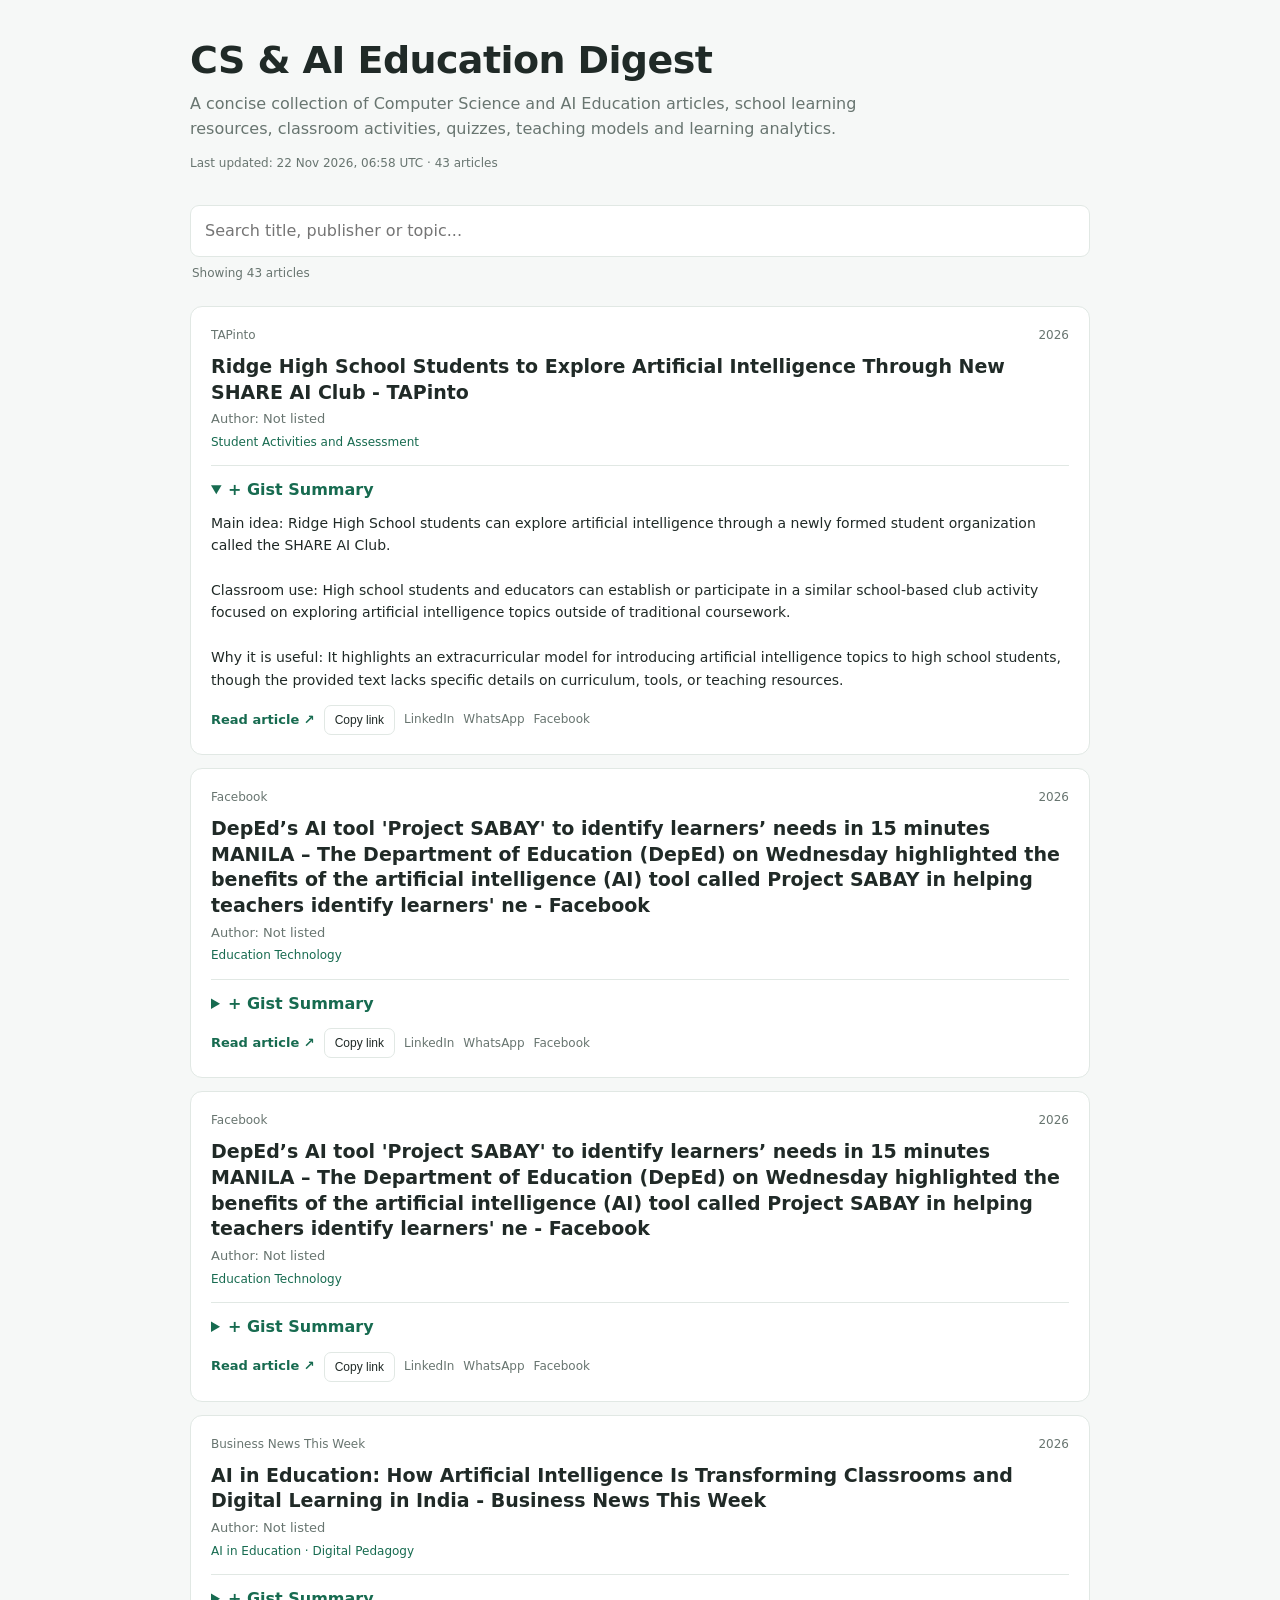
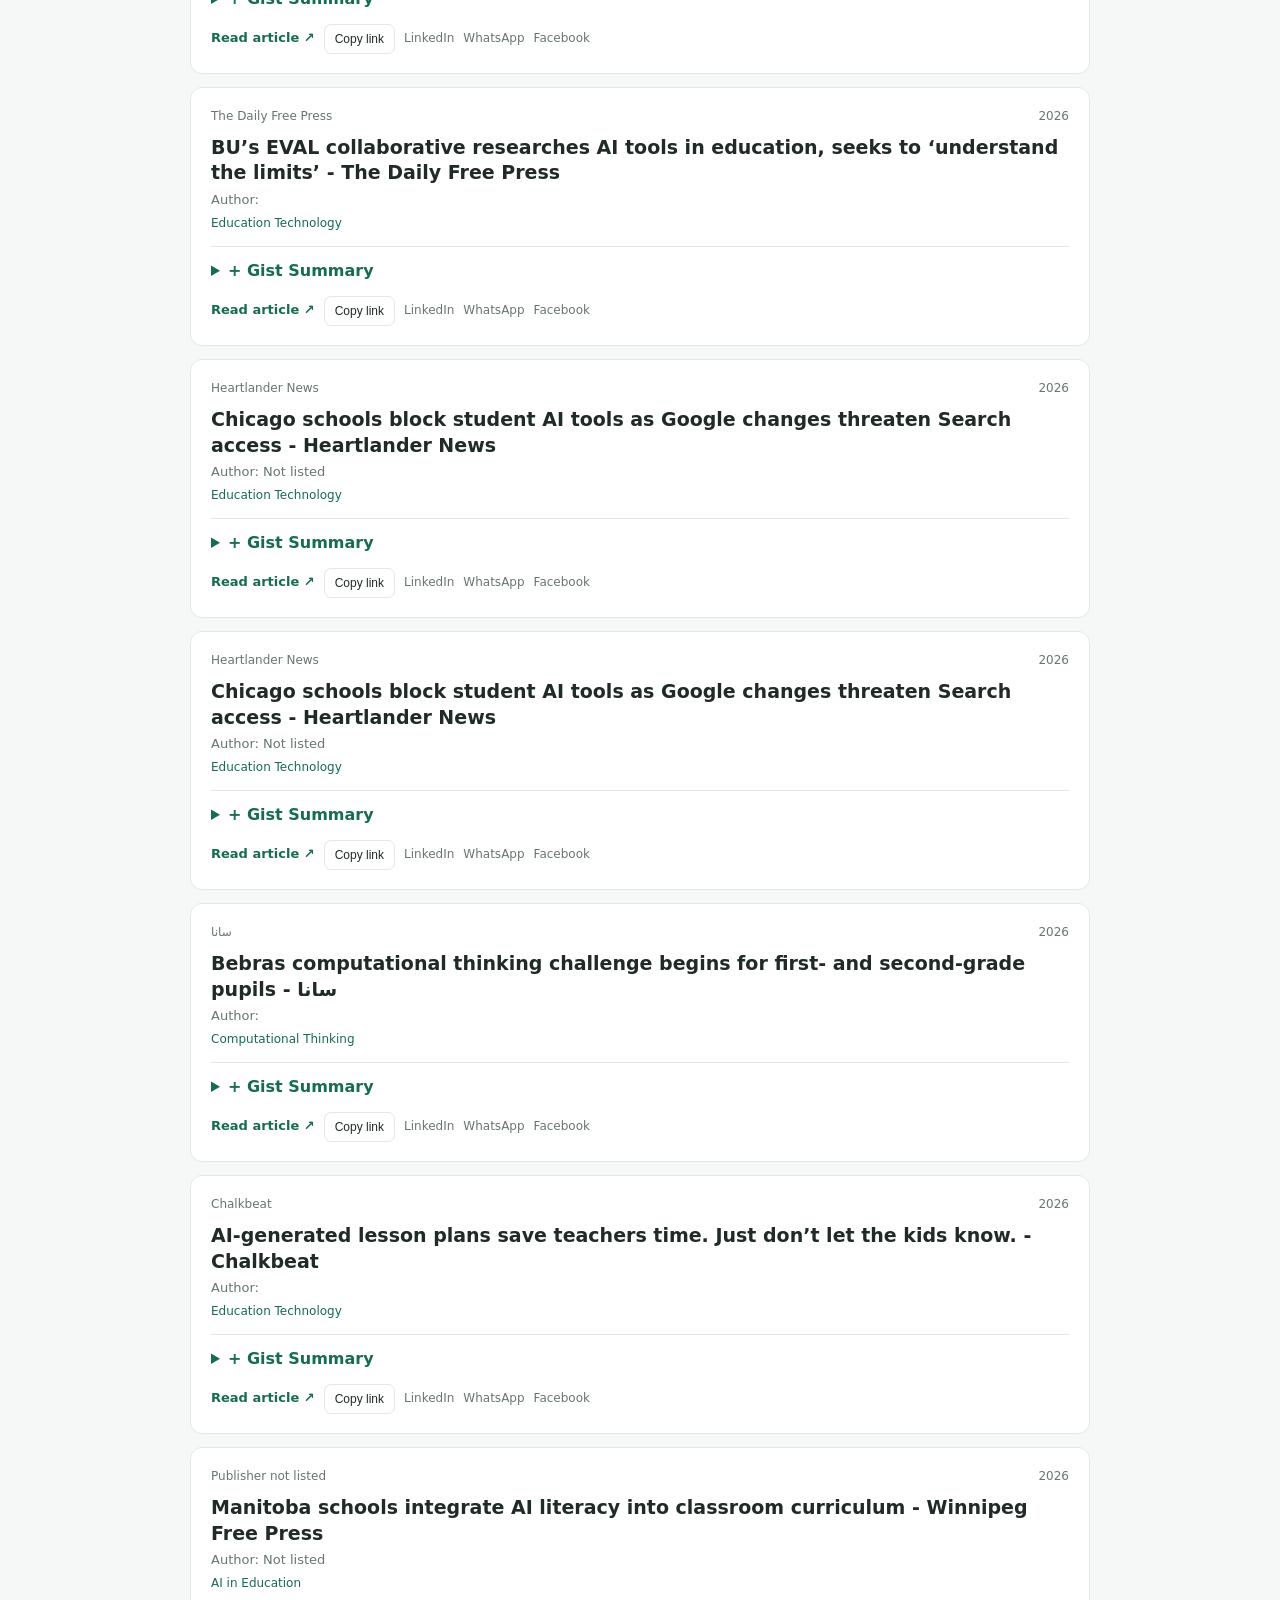
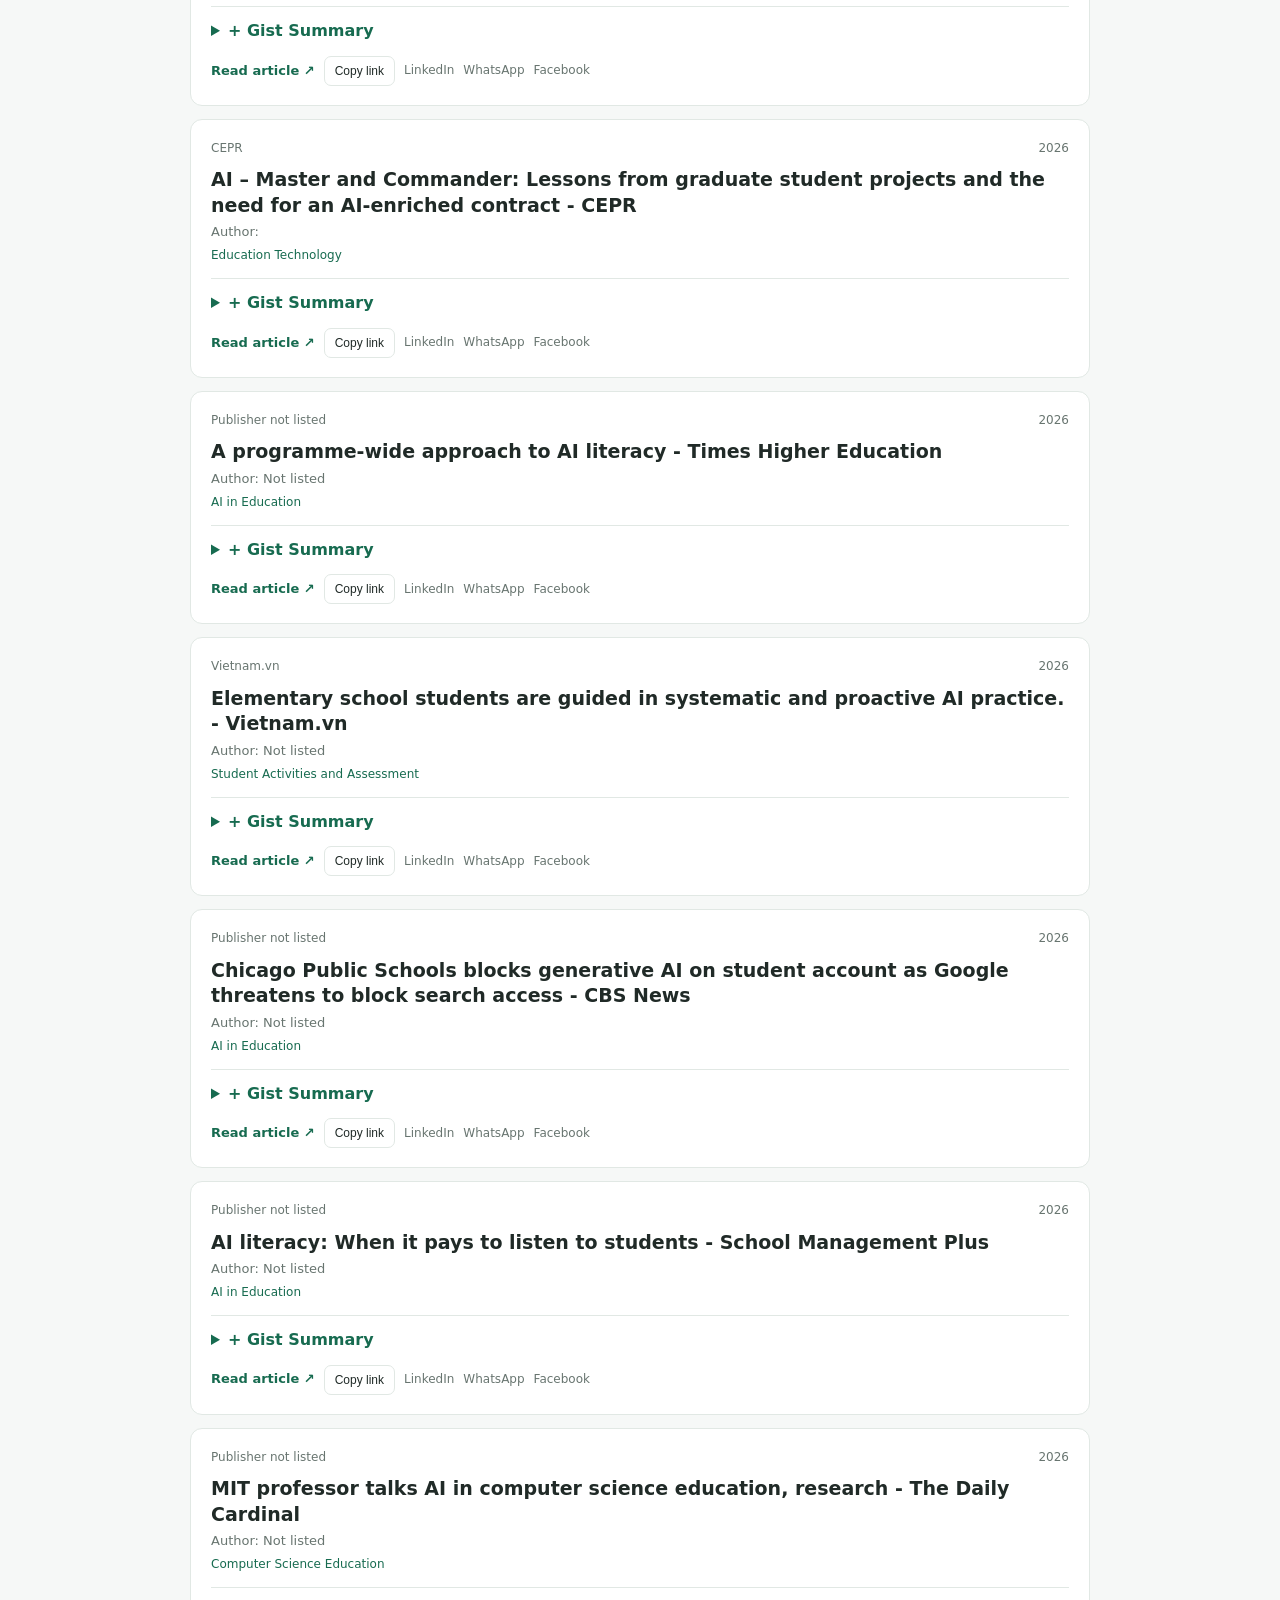
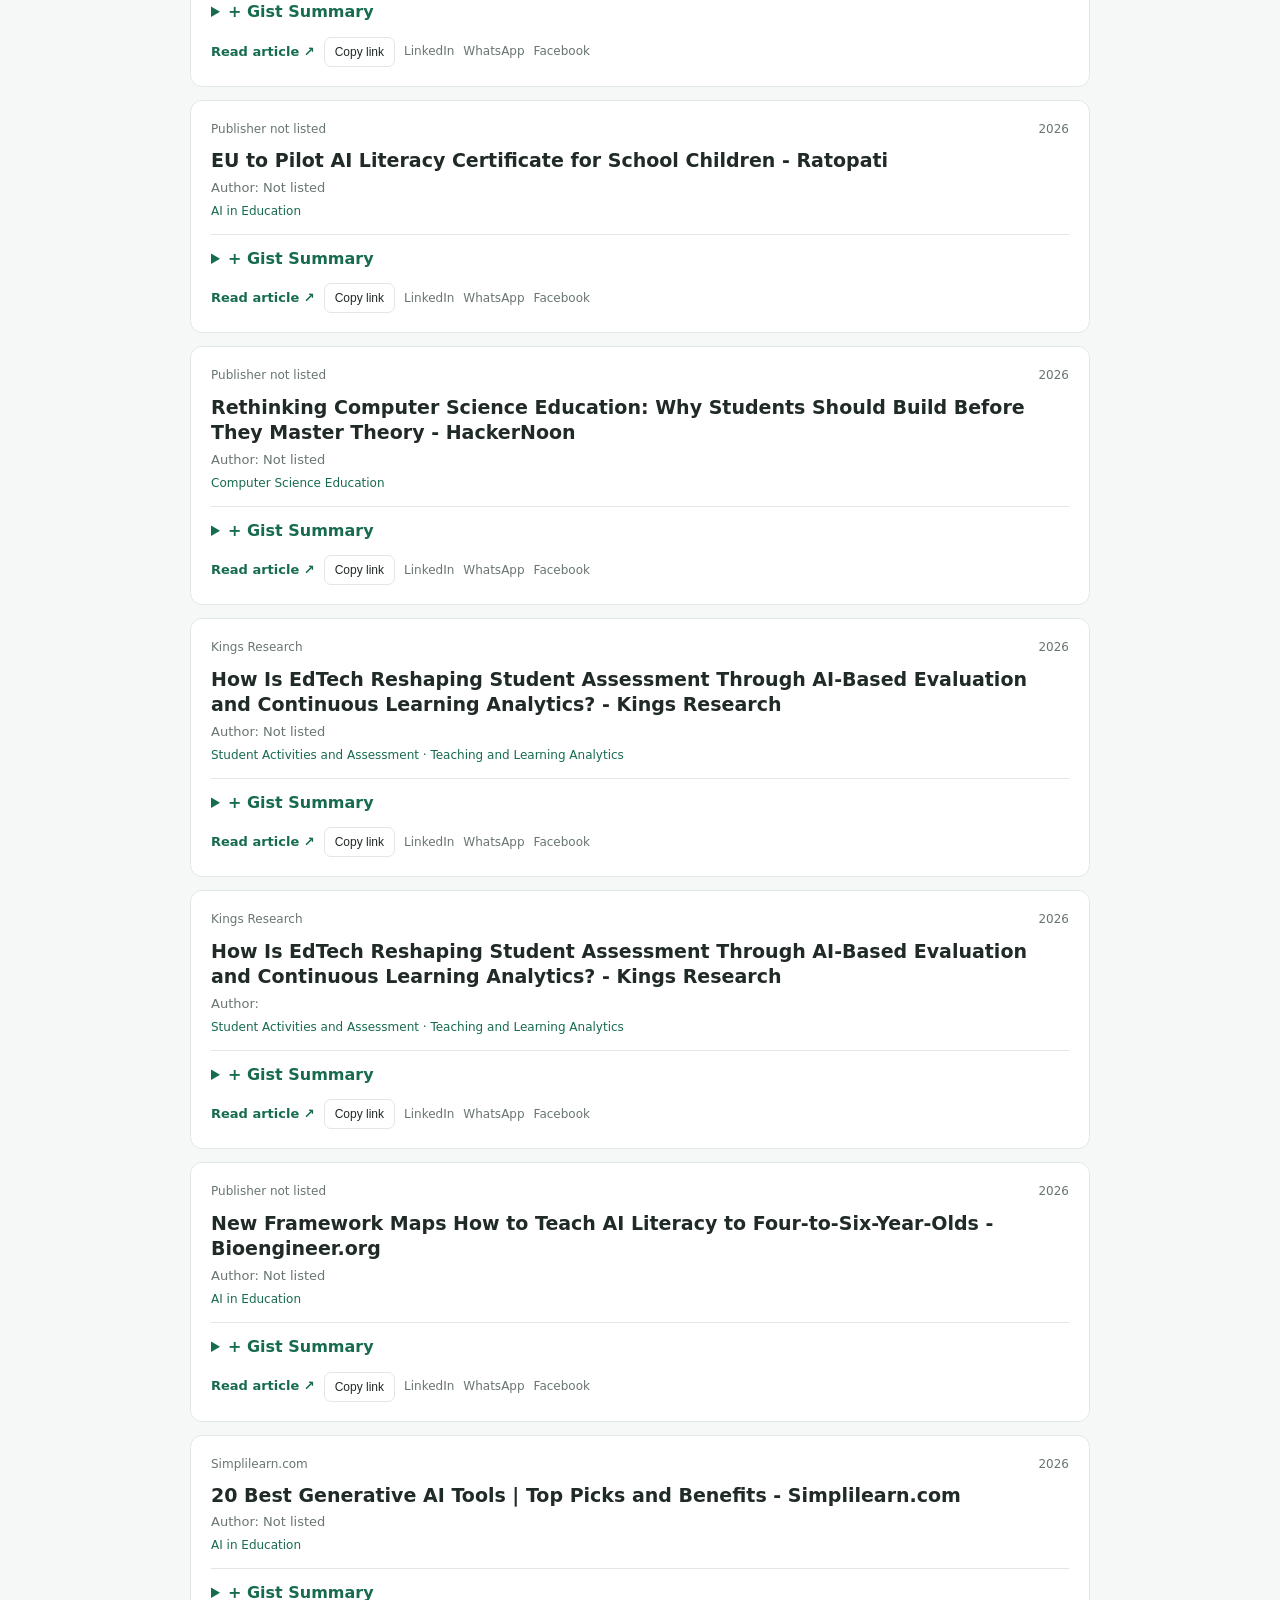
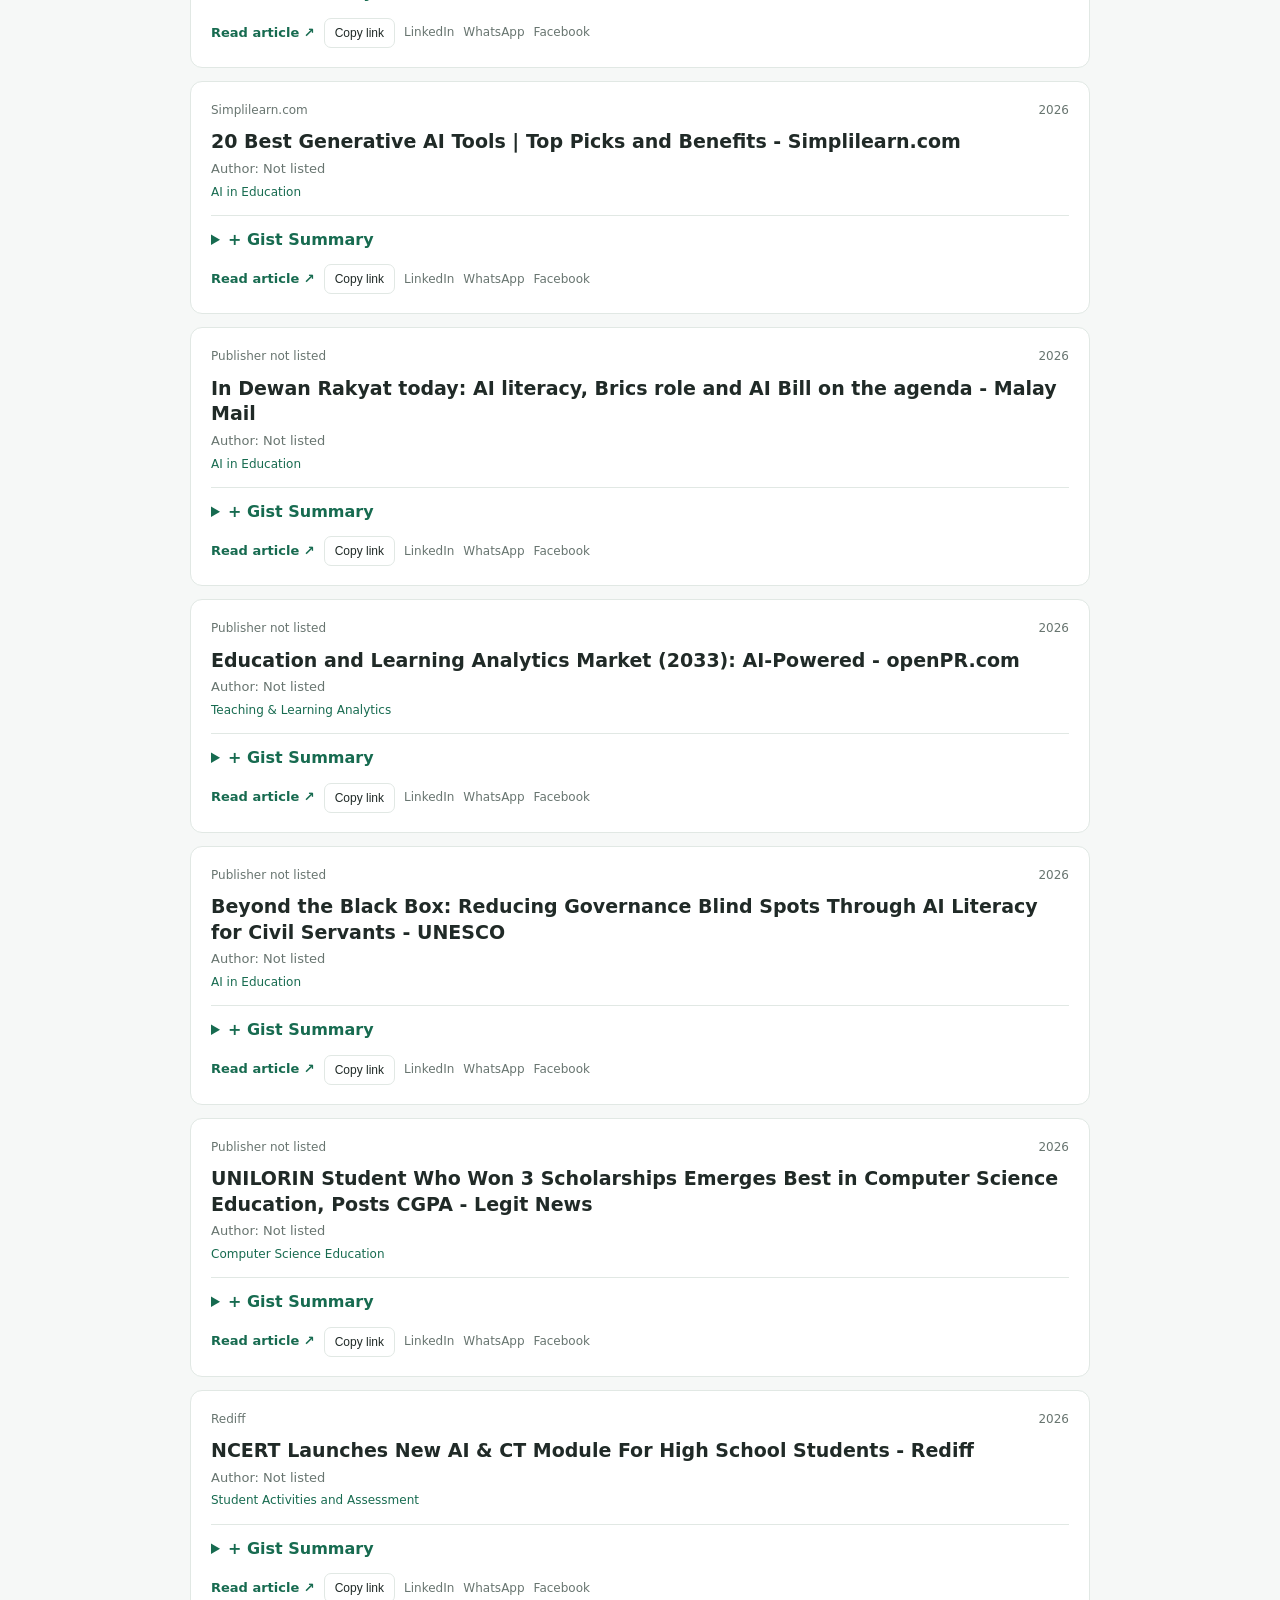
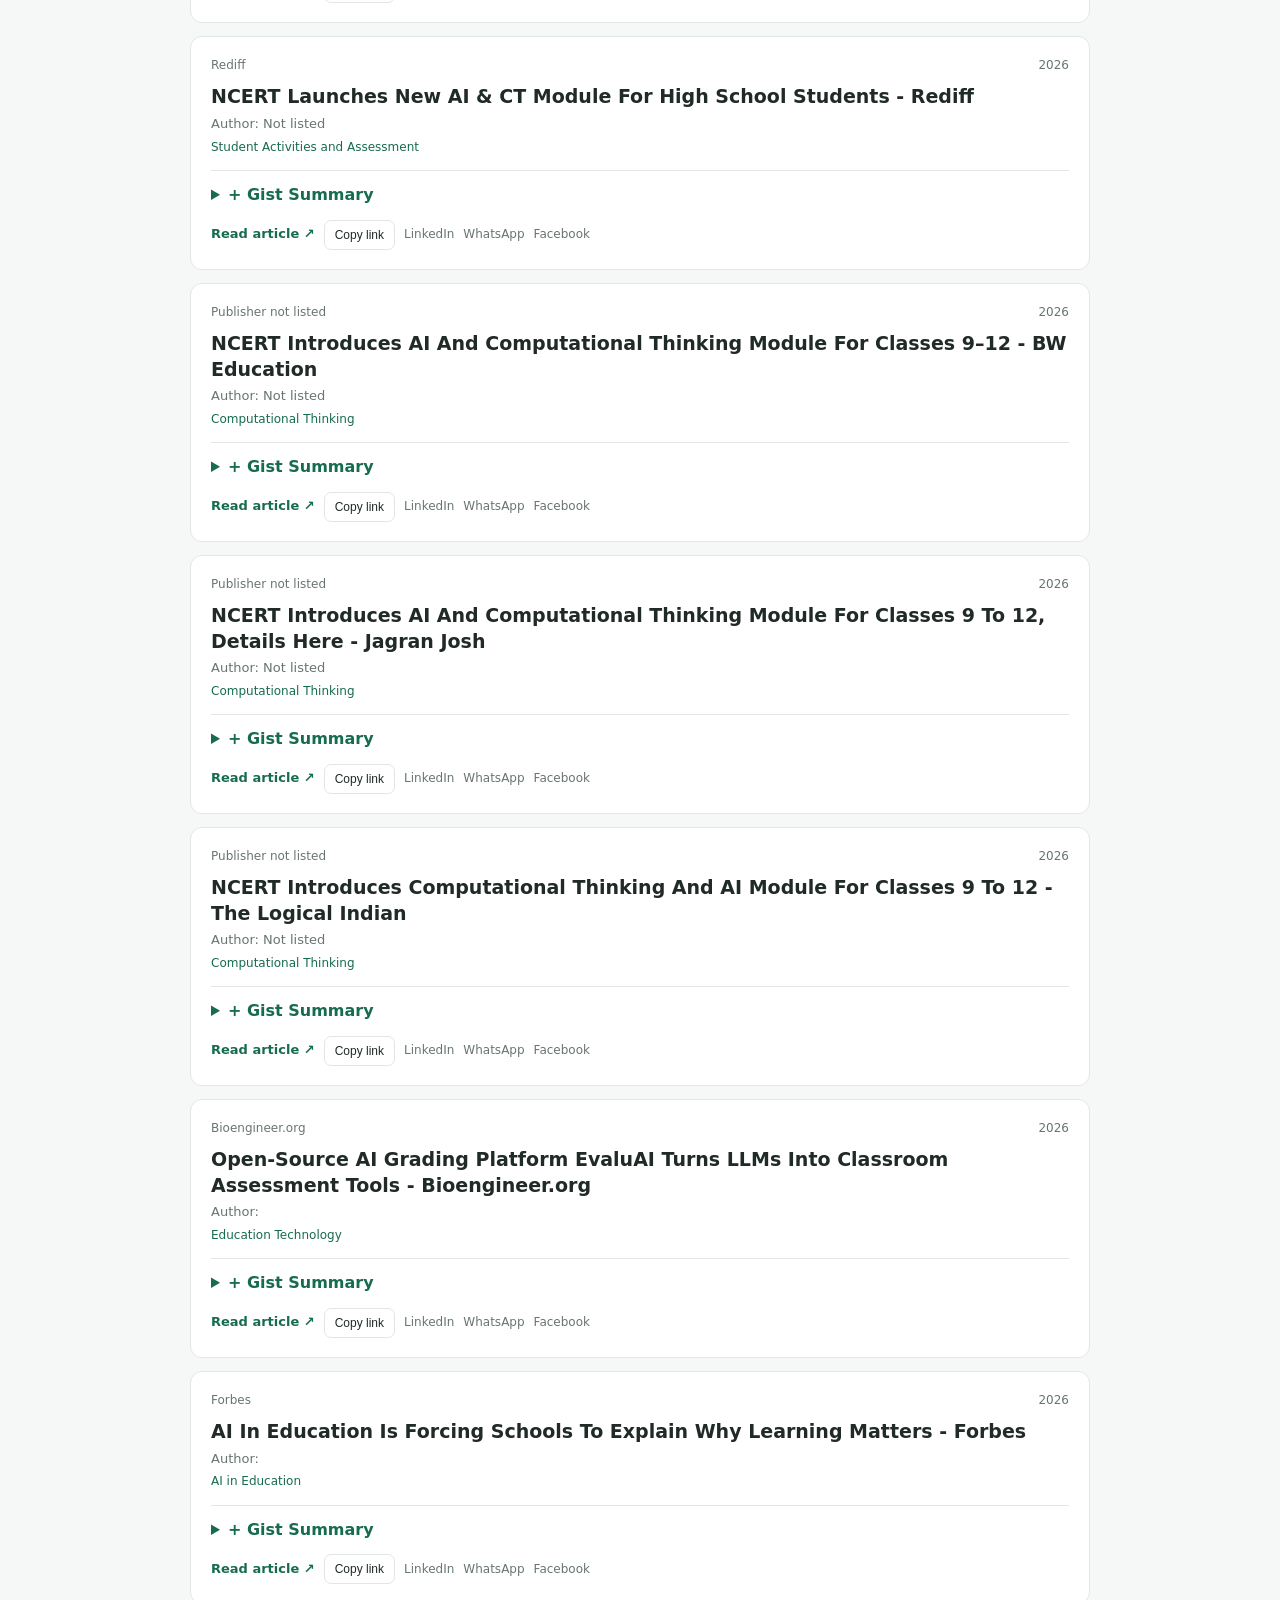
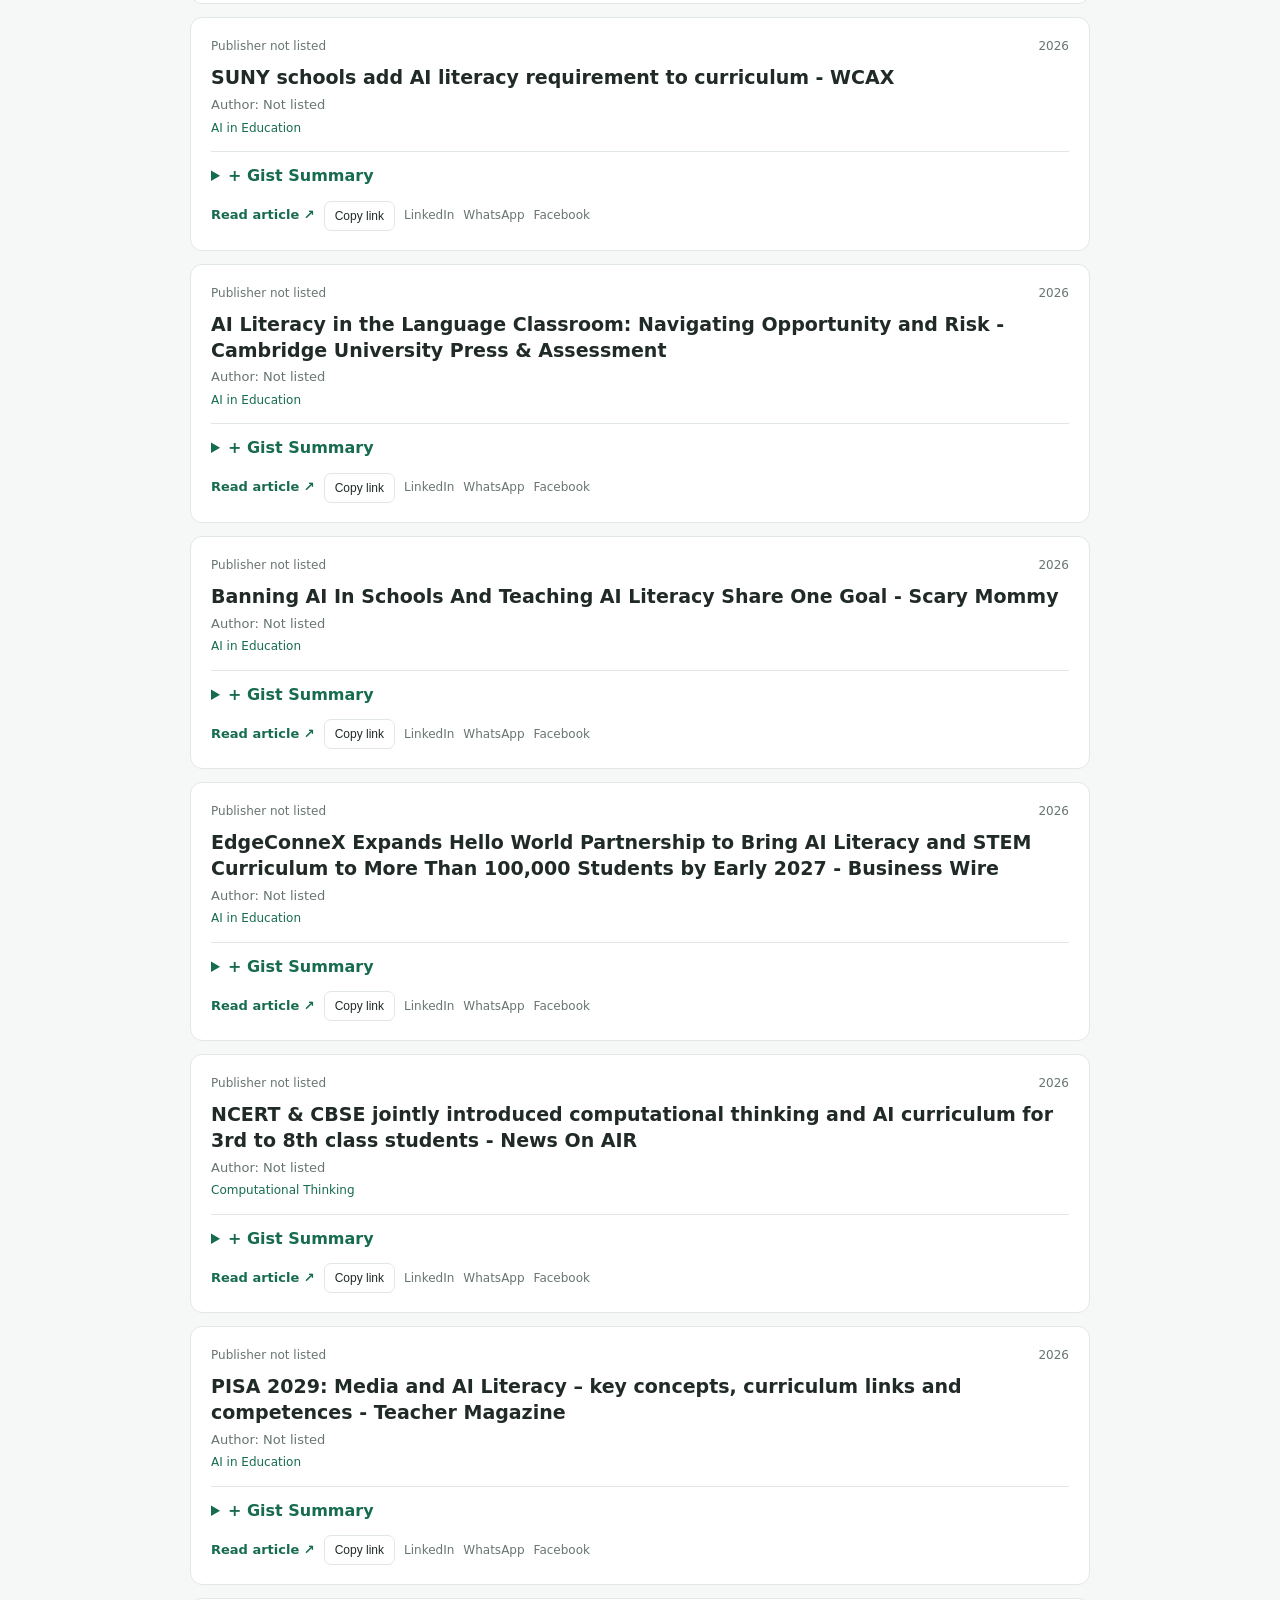
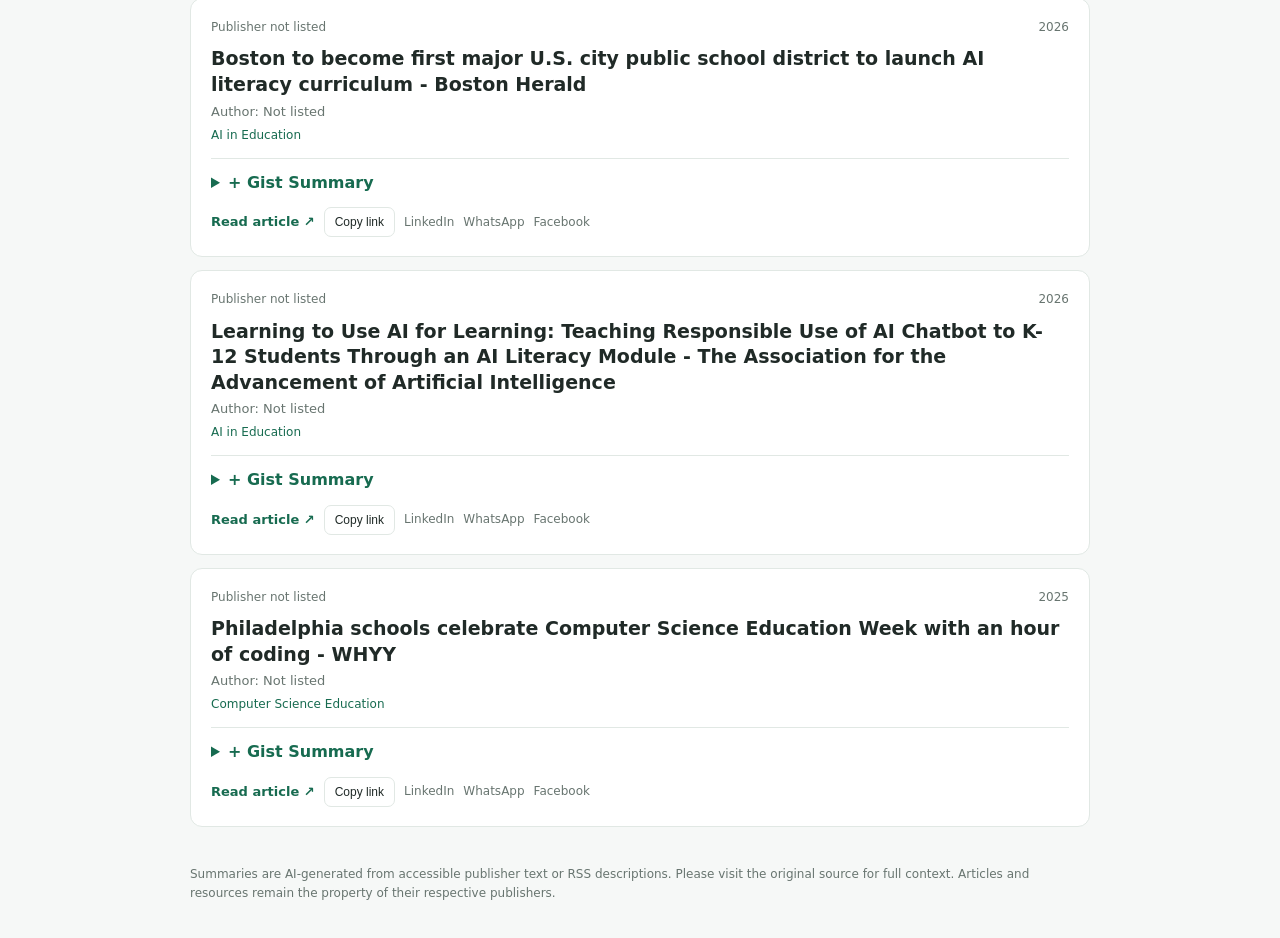
==== commit 6410ddfa: "Update CS and AI Education Digest" ====
--- a/index.html
+++ b/index.html
@@ -45,20 +45,39 @@
 <header>
   <h1>CS &amp; AI Education Digest</h1>
   <p class="intro">A concise collection of Computer Science and AI Education articles, school learning resources, classroom activities, quizzes, teaching models and learning analytics.</p>
-  <p class="updated">Last updated: 21 Nov 2026, 07:18 UTC · 40 articles</p>
+  <p class="updated">Last updated: 22 Nov 2026, 06:58 UTC · 43 articles</p>
 </header>
 <div class="tools">
   <input id="filter" type="search" placeholder="Search title, publisher or topic..." aria-label="Filter articles">
-  <p class="count" id="count" aria-live="polite">Showing 40 articles</p>
+  <p class="count" id="count" aria-live="polite">Showing 43 articles</p>
 </div>
 <section id="articles" aria-label="Articles">
+
+    <article class="article" data-search="ridge high school students to explore artificial intelligence through new share ai club - tapinto tapinto student activities and assessment">
+      <div class="meta"><span>TAPinto</span><span>2026</span></div>
+      <h2><a href="https://news.google.com/rss/articles/[base64]?oc=5&amp;hl=en-US&amp;gl=US&amp;ceid=US%3Aen" target="_blank" rel="noopener noreferrer">Ridge High School Students to Explore Artificial Intelligence Through New SHARE AI Club - TAPinto</a></h2>
+      <p class="byline">Author: Not listed</p>
+      <p class="topics">Student Activities and Assessment</p>
+      <details class="gist" open>
+        <summary>+ Gist Summary</summary>
+        <div class="gist-body">Main idea: Ridge High School students can explore artificial intelligence through a newly formed student organization called the SHARE AI Club.<br><br>Classroom use: High school students and educators can establish or participate in a similar school-based club activity focused on exploring artificial intelligence topics outside of traditional coursework.<br><br>Why it is useful: It highlights an extracurricular model for introducing artificial intelligence topics to high school students, though the provided text lacks specific details on curriculum, tools, or teaching resources.</div>
+      </details>
+      <div class="actions">
+        <a class="read" href="https://news.google.com/rss/articles/[base64]?oc=5&amp;hl=en-US&amp;gl=US&amp;ceid=US%3Aen" target="_blank" rel="noopener noreferrer">Read article ↗</a>
+        <button type="button" class="share" data-url="https://news.google.com/rss/articles/[base64]?oc=5&amp;hl=en-US&amp;gl=US&amp;ceid=US%3Aen" data-title="Ridge High School Students to Explore Artificial Intelligence Through New SHARE AI Club - TAPinto">Copy link</button>
+        <a class="social" href="https://www.linkedin.com/sharing/share-offsite/?url=https%3A%2F%2Fnews.google.com%2Frss%2Farticles%[base64]%3Foc%3D5%26hl%3Den-US%26gl%3DUS%26ceid%3DUS%253Aen" target="_blank" rel="noopener noreferrer">LinkedIn</a>
+        <a class="social" href="https://wa.me/?text=Ridge%20High%20School%20Students%20to%20Explore%20Artificial%20Intelligence%20Through%20New%20SHARE%20AI%20Club%20-%20TAPinto%20https%3A%2F%2Fnews.google.com%2Frss%2Farticles%[base64]%3Foc%3D5%26hl%3Den-US%26gl%3DUS%26ceid%3DUS%253Aen" target="_blank" rel="noopener noreferrer">WhatsApp</a>
+        <a class="social" href="https://www.facebook.com/sharer/sharer.php?u=https%3A%2F%2Fnews.google.com%2Frss%2Farticles%[base64]%3Foc%3D5%26hl%3Den-US%26gl%3DUS%26ceid%3DUS%253Aen" target="_blank" rel="noopener noreferrer">Facebook</a>
+      </div>
+    </article>
+    
 
     <article class="article" data-search="deped’s ai tool &#x27;project sabay&#x27; to identify learners’ needs in 15 minutes manila – the department of education (deped) on wednesday highlighted the benefits of the artificial intelligence (ai) tool called project sabay in helping teachers identify learners&#x27; ne - facebook facebook education technology">
       <div class="meta"><span>Facebook</span><span>2026</span></div>
       <h2><a href="https://news.google.com/rss/articles/[base64]?oc=5&amp;hl=en-US&amp;gl=US&amp;ceid=US%3Aen" target="_blank" rel="noopener noreferrer">DepEd’s AI tool &#x27;Project SABAY&#x27; to identify learners’ needs in 15 minutes MANILA – The Department of Education (DepEd) on Wednesday highlighted the benefits of the artificial intelligence (AI) tool called Project SABAY in helping teachers identify learners&#x27; ne - Facebook</a></h2>
       <p class="byline">Author: Not listed</p>
       <p class="topics">Education Technology</p>
-      <details class="gist" open>
+      <details class="gist" >
         <summary>+ Gist Summary</summary>
         <div class="gist-body">Main idea: The Department of Education highlighted an artificial intelligence tool called Project SABAY, which is designed to identify learners&#x27; needs in fifteen minutes.<br><br>Classroom use: Based on the limited text, teachers could potentially use the tool to identify their learners&#x27; needs within a short timeframe, though specific classroom activities are not detailed in the source.<br><br>Why it is useful: The tool offers practical value by reportedly helping teachers quickly assess and identify student needs in just fifteen minutes, saving time in educational settings.</div>
       </details>
@@ -72,6 +91,25 @@
     </article>
     
 
+    <article class="article" data-search="deped’s ai tool &#x27;project sabay&#x27; to identify learners’ needs in 15 minutes manila – the department of education (deped) on wednesday highlighted the benefits of the artificial intelligence (ai) tool called project sabay in helping teachers identify learners&#x27; ne - facebook facebook education technology">
+      <div class="meta"><span>Facebook</span><span>2026</span></div>
+      <h2><a href="https://news.google.com/rss/articles/[base64]?oc=5&amp;hl=en-US&amp;gl=US&amp;ceid=US%3Aen" target="_blank" rel="noopener noreferrer">DepEd’s AI tool &#x27;Project SABAY&#x27; to identify learners’ needs in 15 minutes MANILA – The Department of Education (DepEd) on Wednesday highlighted the benefits of the artificial intelligence (AI) tool called Project SABAY in helping teachers identify learners&#x27; ne - Facebook</a></h2>
+      <p class="byline">Author: Not listed</p>
+      <p class="topics">Education Technology</p>
+      <details class="gist" >
+        <summary>+ Gist Summary</summary>
+        <div class="gist-body">Main idea: The Department of Education highlighted an artificial intelligence tool named Project SABAY, which is designed to identify learners&#x27; needs in fifteen minutes.<br><br>Classroom use: Teachers can potentially use the AI tool, as highlighted by the Department of Education, to help identify the needs of learners.<br><br>Why it is useful: Based on the provided text, the tool offers the practical benefit of helping teachers identify learners&#x27; needs within a fifteen-minute timeframe, though specific details about its features and implementation are not provided in the source.</div>
+      </details>
+      <div class="actions">
+        <a class="read" href="https://news.google.com/rss/articles/[base64]?oc=5&amp;hl=en-US&amp;gl=US&amp;ceid=US%3Aen" target="_blank" rel="noopener noreferrer">Read article ↗</a>
+        <button type="button" class="share" data-url="https://news.google.com/rss/articles/[base64]?oc=5&amp;hl=en-US&amp;gl=US&amp;ceid=US%3Aen" data-title="DepEd’s AI tool &#x27;Project SABAY&#x27; to identify learners’ needs in 15 minutes MANILA – The Department of Education (DepEd) on Wednesday highlighted the benefits of the artificial intelligence (AI) tool called Project SABAY in helping teachers identify learners&#x27; ne - Facebook">Copy link</button>
+        <a class="social" href="https://www.linkedin.com/sharing/share-offsite/?url=https%3A%2F%2Fnews.google.com%2Frss%2Farticles%[base64]%3Foc%3D5%26hl%3Den-US%26gl%3DUS%26ceid%3DUS%253Aen" target="_blank" rel="noopener noreferrer">LinkedIn</a>
+        <a class="social" href="https://wa.me/?text=DepEd%E2%80%99s%20AI%20tool%20%27Project%20SABAY%27%20to%20identify%20learners%E2%80%99%20needs%20in%2015%20minutes%20MANILA%20%E2%80%93%20The%20Department%20of%20Education%20%28DepEd%29%20on%20Wednesday%20highlighted%20the%20benefits%20of%20the%20artificial%20intelligence%20%28AI%29%20tool%20called%20Project%20SABAY%20in%20helping%20teachers%20identify%20learners%27%20ne%20-%20Facebook%20https%3A%2F%2Fnews.google.com%2Frss%2Farticles%[base64]%3Foc%3D5%26hl%3Den-US%26gl%3DUS%26ceid%3DUS%253Aen" target="_blank" rel="noopener noreferrer">WhatsApp</a>
+        <a class="social" href="https://www.facebook.com/sharer/sharer.php?u=https%3A%2F%2Fnews.google.com%2Frss%2Farticles%[base64]%3Foc%3D5%26hl%3Den-US%26gl%3DUS%26ceid%3DUS%253Aen" target="_blank" rel="noopener noreferrer">Facebook</a>
+      </div>
+    </article>
+    
+
     <article class="article" data-search="ai in education: how artificial intelligence is transforming classrooms and digital learning in india - business news this week business news this week ai in education digital pedagogy">
       <div class="meta"><span>Business News This Week</span><span>2026</span></div>
       <h2><a href="https://news.google.com/rss/articles/[base64]?oc=5&amp;hl=en-US&amp;gl=US&amp;ceid=US%3Aen" target="_blank" rel="noopener noreferrer">AI in Education: How Artificial Intelligence Is Transforming Classrooms and Digital Learning in India - Business News This Week</a></h2>
@@ -117,7 +155,7 @@
       <p class="topics">Education Technology</p>
       <details class="gist" >
         <summary>+ Gist Summary</summary>
-        <div class="gist-body">Main idea: Chicago Public Schools has blocked student artificial intelligence tools, while impending changes to Google Search threaten continued access.<br><br>Classroom use: Teachers and learners in Chicago schools cannot rely on school-managed student AI tools due to these district-level blocks and potential changes to Google Search access.<br><br>Why it is useful: This news report highlights institutional restrictions on student AI tools and search access, informing educators about technical limitations and policy changes affecting digital resources available in specific school environments.</div>
+        <div class="gist-body">Main idea: Chicago Public Schools has blocked student artificial intelligence tools, while impending changes to Google threaten student access to Search functionality.<br><br>Classroom use: Computer Science and AI teachers, as well as students, cannot use these blocked student AI tools or Google Search in the manner previously available within the district.<br><br>Why it is useful: This news highlights institutional restrictions and technological changes affecting digital access, reminding educators to monitor local district software policies, evaluate alternative resources, and prepare for disruptions in online search and AI tool availability for learners.</div>
       </details>
       <div class="actions">
         <a class="read" href="https://news.google.com/rss/articles/[base64]?oc=5&amp;hl=en-US&amp;gl=US&amp;ceid=US%3Aen" target="_blank" rel="noopener noreferrer">Read article ↗</a>
@@ -136,7 +174,7 @@
       <p class="topics">Education Technology</p>
       <details class="gist" >
         <summary>+ Gist Summary</summary>
-        <div class="gist-body">Main idea: Chicago Public Schools has blocked student artificial intelligence tools, while impending changes to Google threaten student access to Search functionality.<br><br>Classroom use: Computer Science and AI teachers, as well as students, cannot use these blocked student AI tools or Google Search in the manner previously available within the district.<br><br>Why it is useful: This news highlights institutional restrictions and technological changes affecting digital access, reminding educators to monitor local district software policies, evaluate alternative resources, and prepare for disruptions in online search and AI tool availability for learners.</div>
+        <div class="gist-body">Main idea: Chicago Public Schools have blocked student access to artificial intelligence tools, while impending Google changes threaten student access to Search.<br><br>Classroom use: Computer science and artificial intelligence teachers and students cannot utilize the blocked AI tools within the district&#x27;s systems, and must navigate potential disruptions to Google Search access.<br><br>Why it is useful: This news highlights institutional policy restrictions and technological changes affecting digital tools in schools, serving as a cautionary context for educators planning reliance on specific AI or search applications.</div>
       </details>
       <div class="actions">
         <a class="read" href="https://news.google.com/rss/articles/[base64]?oc=5&amp;hl=en-US&amp;gl=US&amp;ceid=US%3Aen" target="_blank" rel="noopener noreferrer">Read article ↗</a>
@@ -410,6 +448,25 @@
         <a class="social" href="https://www.linkedin.com/sharing/share-offsite/?url=https%3A%2F%2Fnews.google.com%2Frss%2Farticles%[base64]" target="_blank" rel="noopener noreferrer">LinkedIn</a>
         <a class="social" href="https://wa.me/?text=New%20Framework%20Maps%20How%20to%20Teach%20AI%20Literacy%20to%20Four-to-Six-Year-Olds%20-%20Bioengineer.org%20https%3A%2F%2Fnews.google.com%2Frss%2Farticles%[base64]" target="_blank" rel="noopener noreferrer">WhatsApp</a>
         <a class="social" href="https://www.facebook.com/sharer/sharer.php?u=https%3A%2F%2Fnews.google.com%2Frss%2Farticles%[base64]" target="_blank" rel="noopener noreferrer">Facebook</a>
+      </div>
+    </article>
+    
+
+    <article class="article" data-search="20 best generative ai tools | top picks and benefits - simplilearn.com simplilearn.com ai in education">
+      <div class="meta"><span>Simplilearn.com</span><span>2026</span></div>
+      <h2><a href="https://news.google.com/rss/articles/[base64]?oc=5&amp;hl=en-US&amp;gl=US&amp;ceid=US%3Aen" target="_blank" rel="noopener noreferrer">20 Best Generative AI Tools | Top Picks and Benefits - Simplilearn.com</a></h2>
+      <p class="byline">Author: Not listed</p>
+      <p class="topics">AI in Education</p>
+      <details class="gist" >
+        <summary>+ Gist Summary</summary>
+        <div class="gist-body"><p class="summary-note">Gist unavailable for this article. Check the workflow log for the Gemini or source-extraction error.</p></div>
+      </details>
+      <div class="actions">
+        <a class="read" href="https://news.google.com/rss/articles/[base64]?oc=5&amp;hl=en-US&amp;gl=US&amp;ceid=US%3Aen" target="_blank" rel="noopener noreferrer">Read article ↗</a>
+        <button type="button" class="share" data-url="https://news.google.com/rss/articles/[base64]?oc=5&amp;hl=en-US&amp;gl=US&amp;ceid=US%3Aen" data-title="20 Best Generative AI Tools | Top Picks and Benefits - Simplilearn.com">Copy link</button>
+        <a class="social" href="https://www.linkedin.com/sharing/share-offsite/?url=https%3A%2F%2Fnews.google.com%2Frss%2Farticles%[base64]%3Foc%3D5%26hl%3Den-US%26gl%3DUS%26ceid%3DUS%253Aen" target="_blank" rel="noopener noreferrer">LinkedIn</a>
+        <a class="social" href="https://wa.me/?text=20%20Best%20Generative%20AI%20Tools%20%7C%20Top%20Picks%20and%20Benefits%20-%20Simplilearn.com%20https%3A%2F%2Fnews.google.com%2Frss%2Farticles%[base64]%3Foc%3D5%26hl%3Den-US%26gl%3DUS%26ceid%3DUS%253Aen" target="_blank" rel="noopener noreferrer">WhatsApp</a>
+        <a class="social" href="https://www.facebook.com/sharer/sharer.php?u=https%3A%2F%2Fnews.google.com%2Frss%2Farticles%[base64]%3Foc%3D5%26hl%3Den-US%26gl%3DUS%26ceid%3DUS%253Aen" target="_blank" rel="noopener noreferrer">Facebook</a>
       </div>
     </article>
     
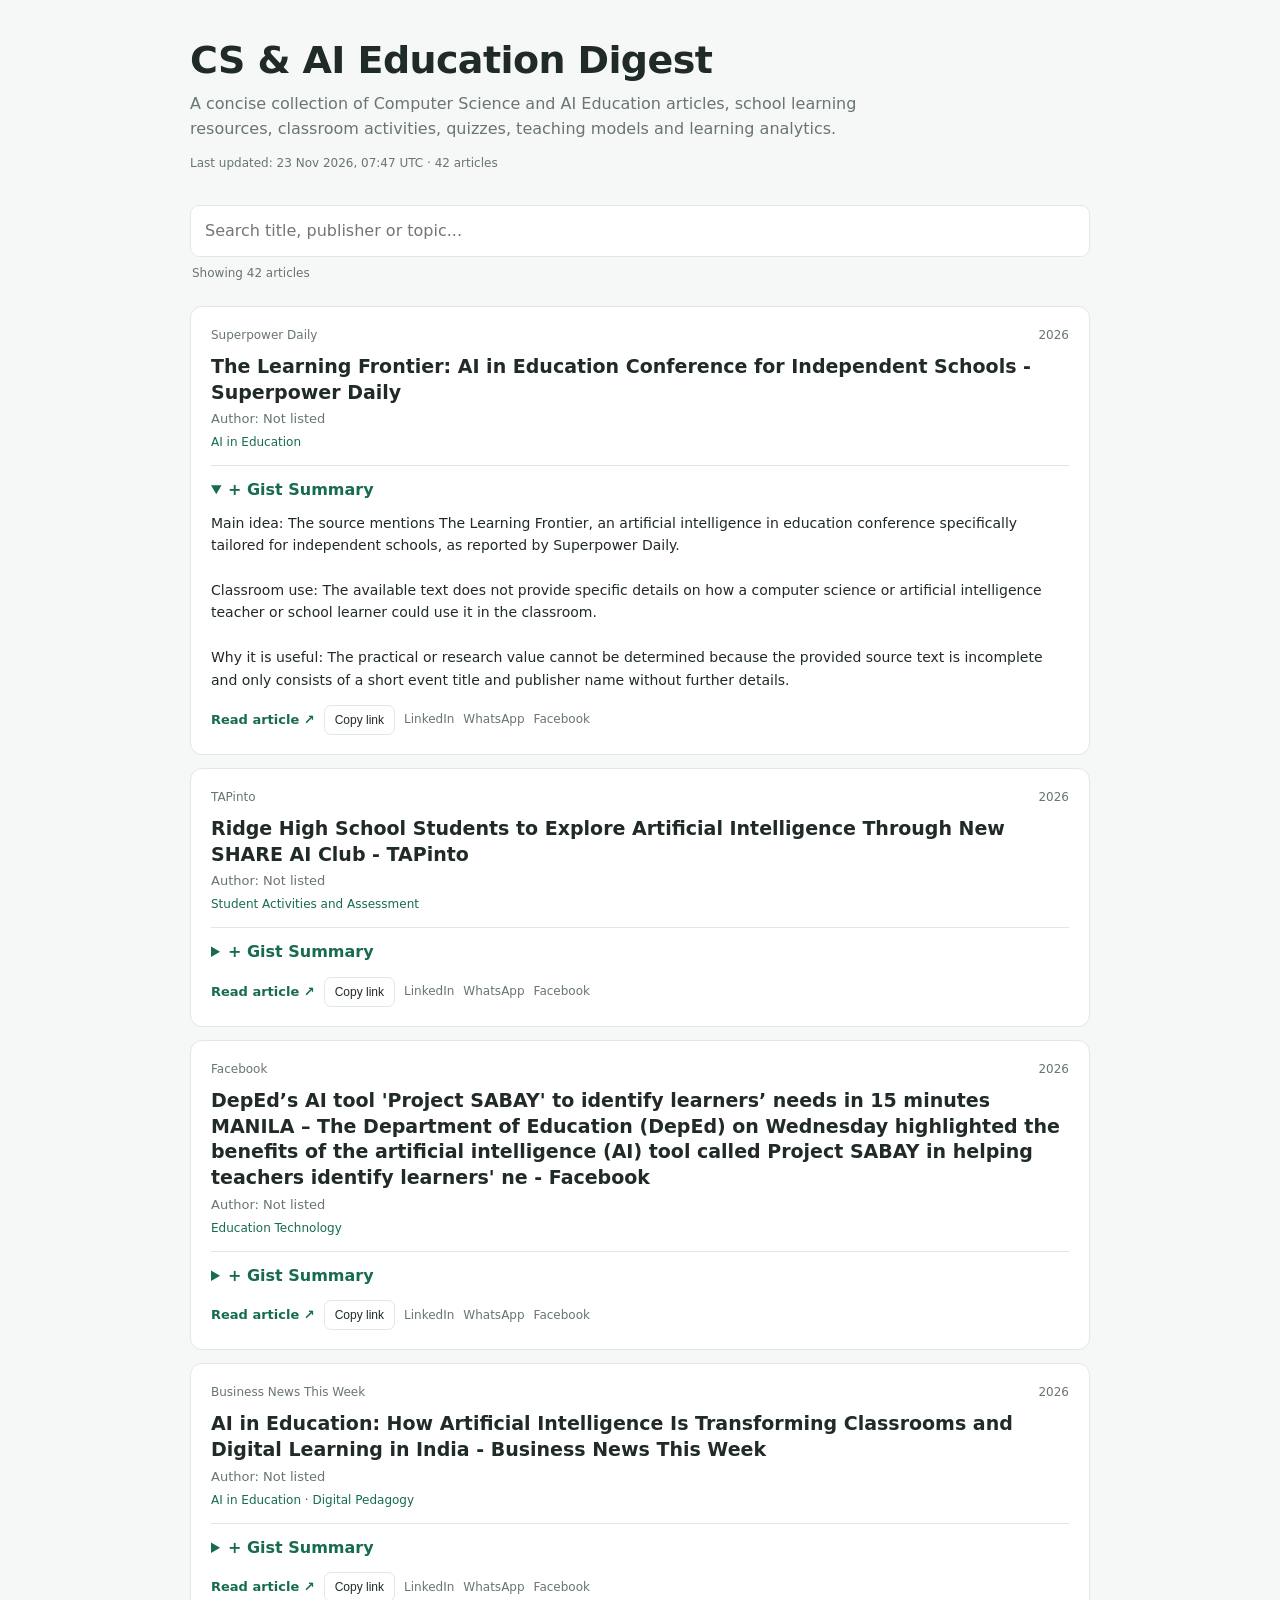
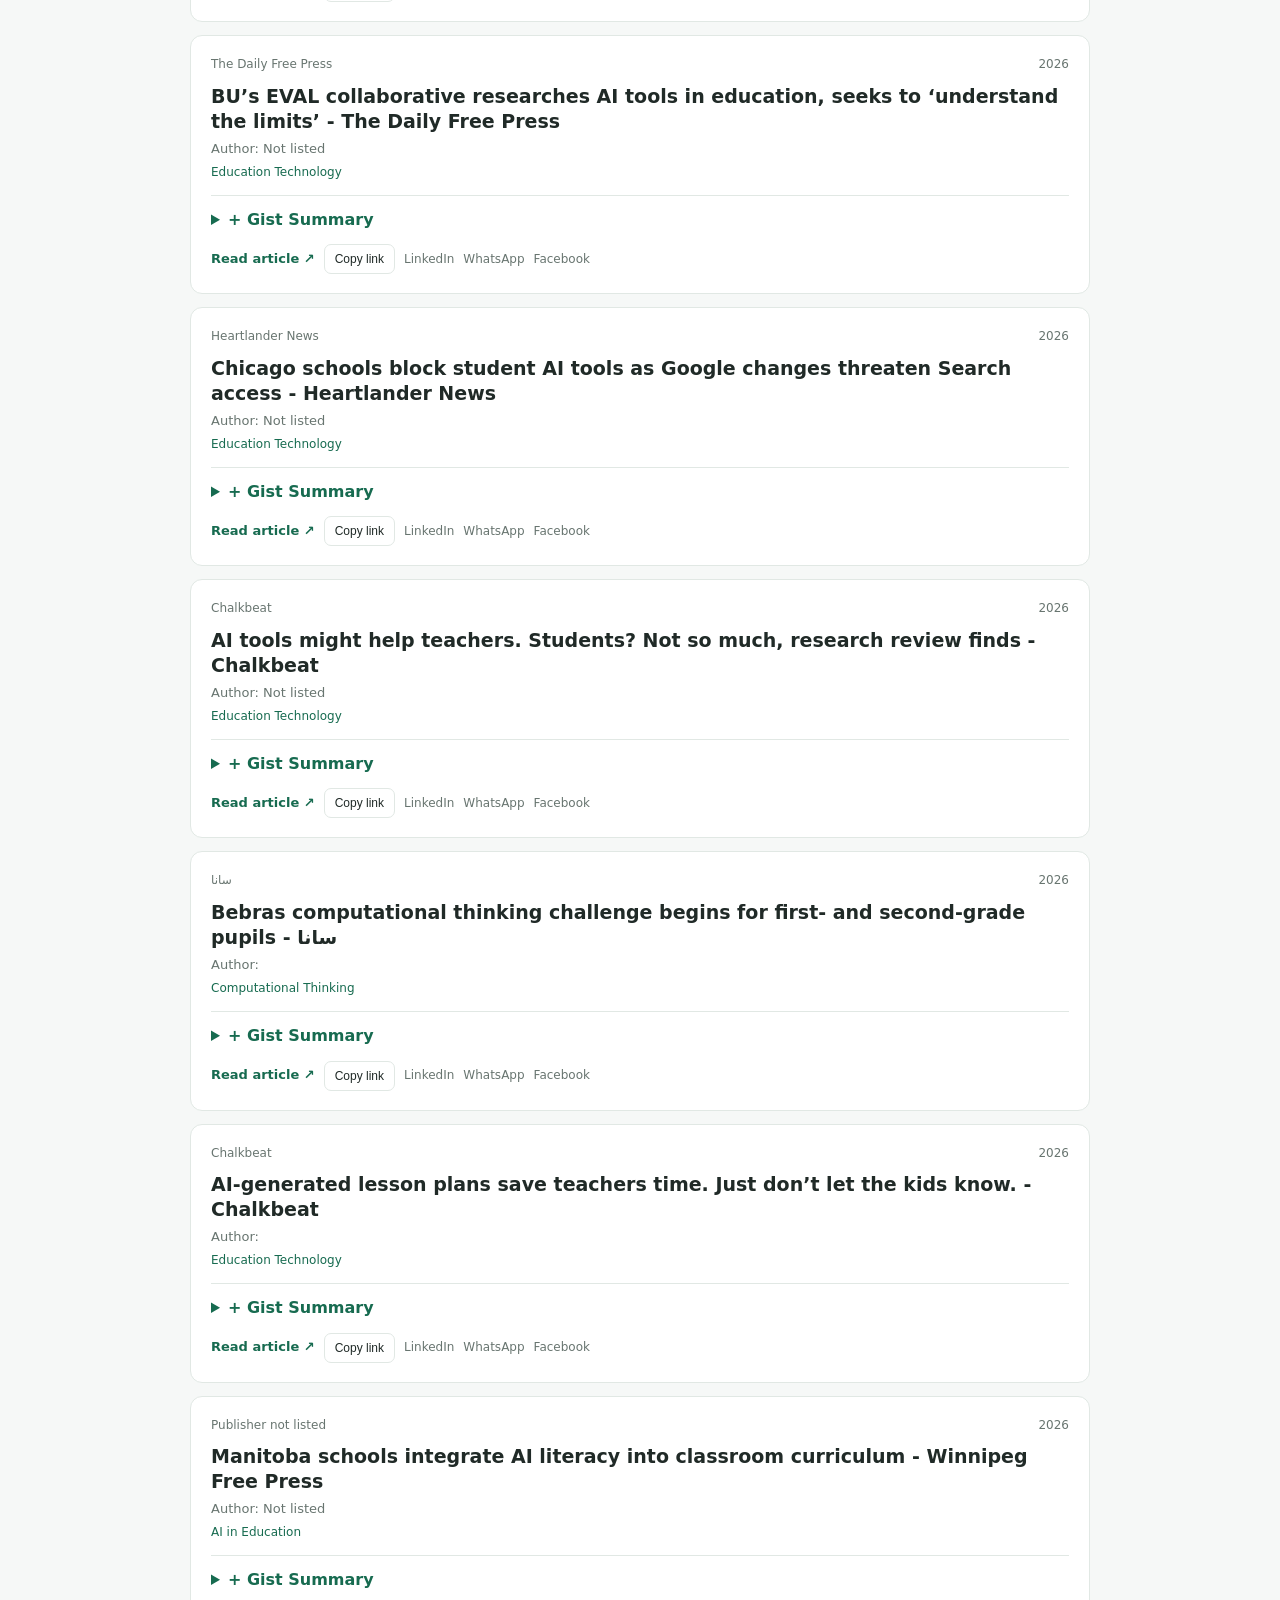
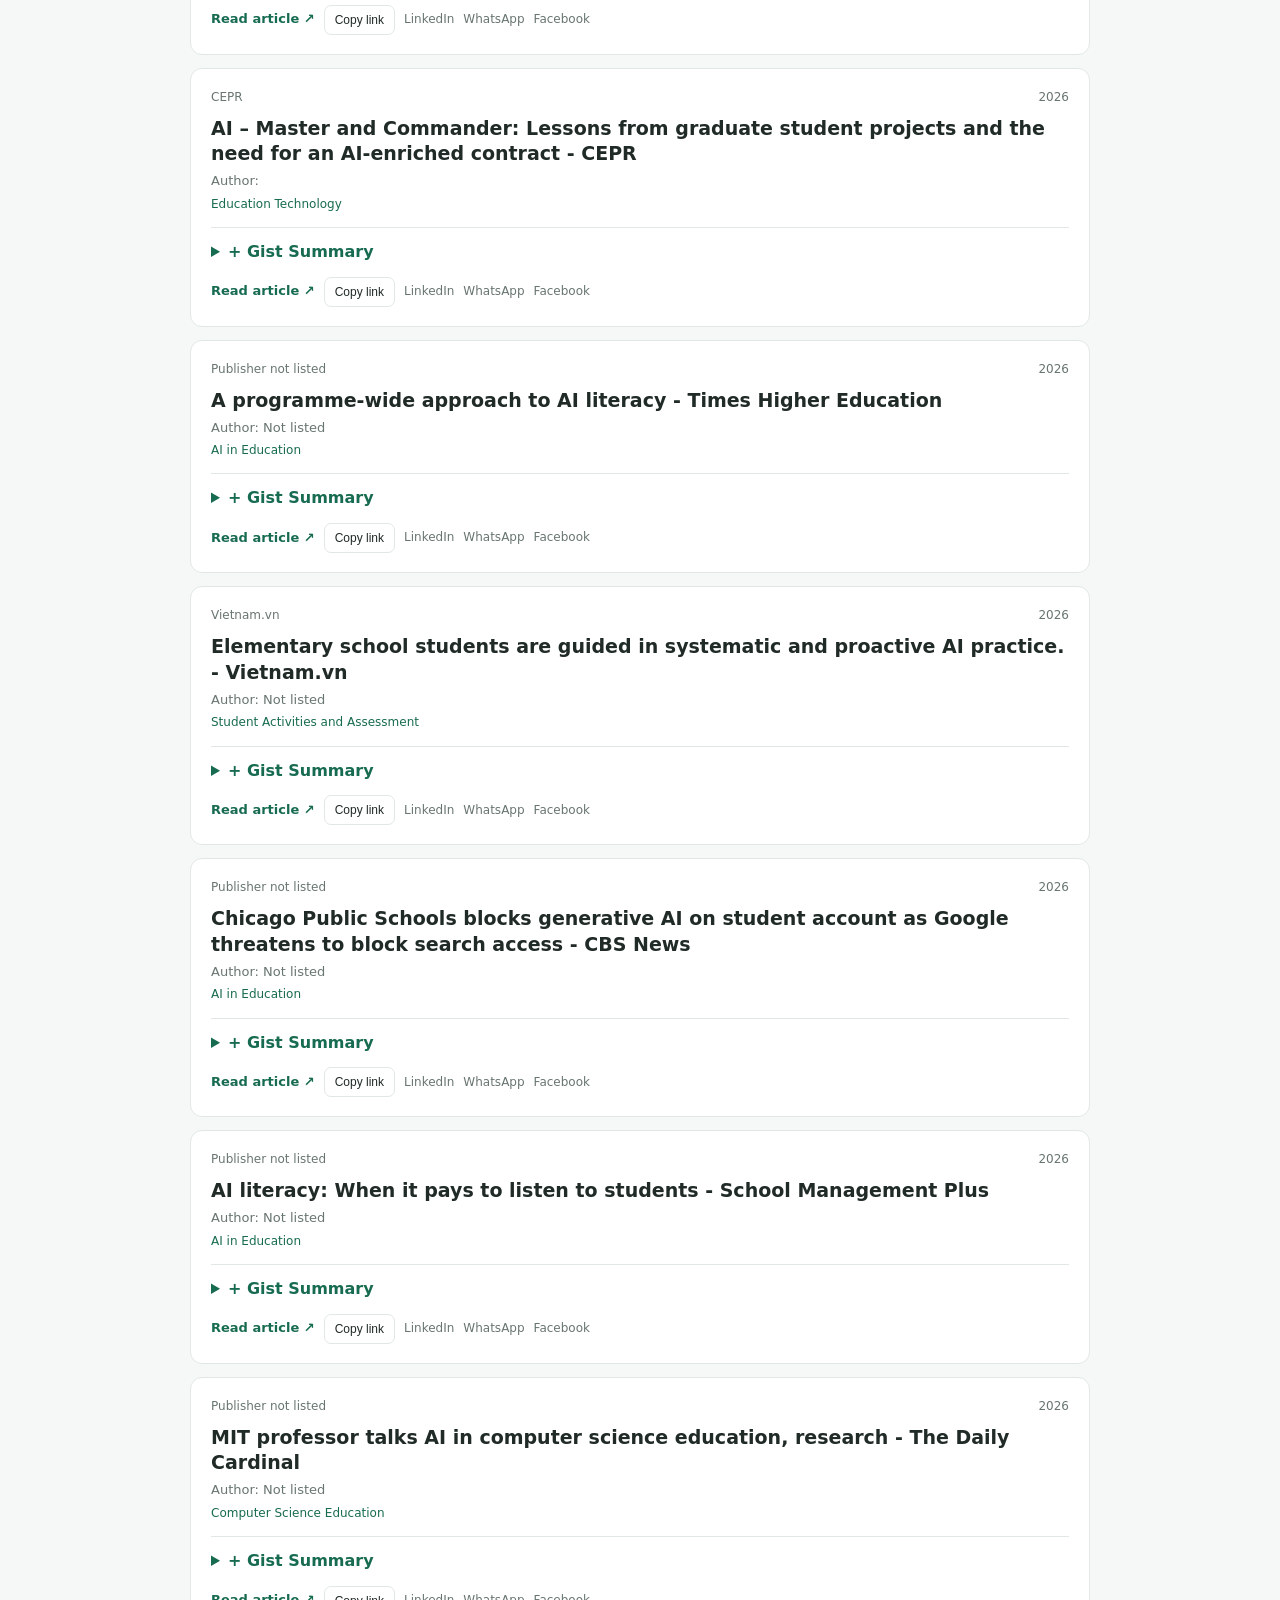
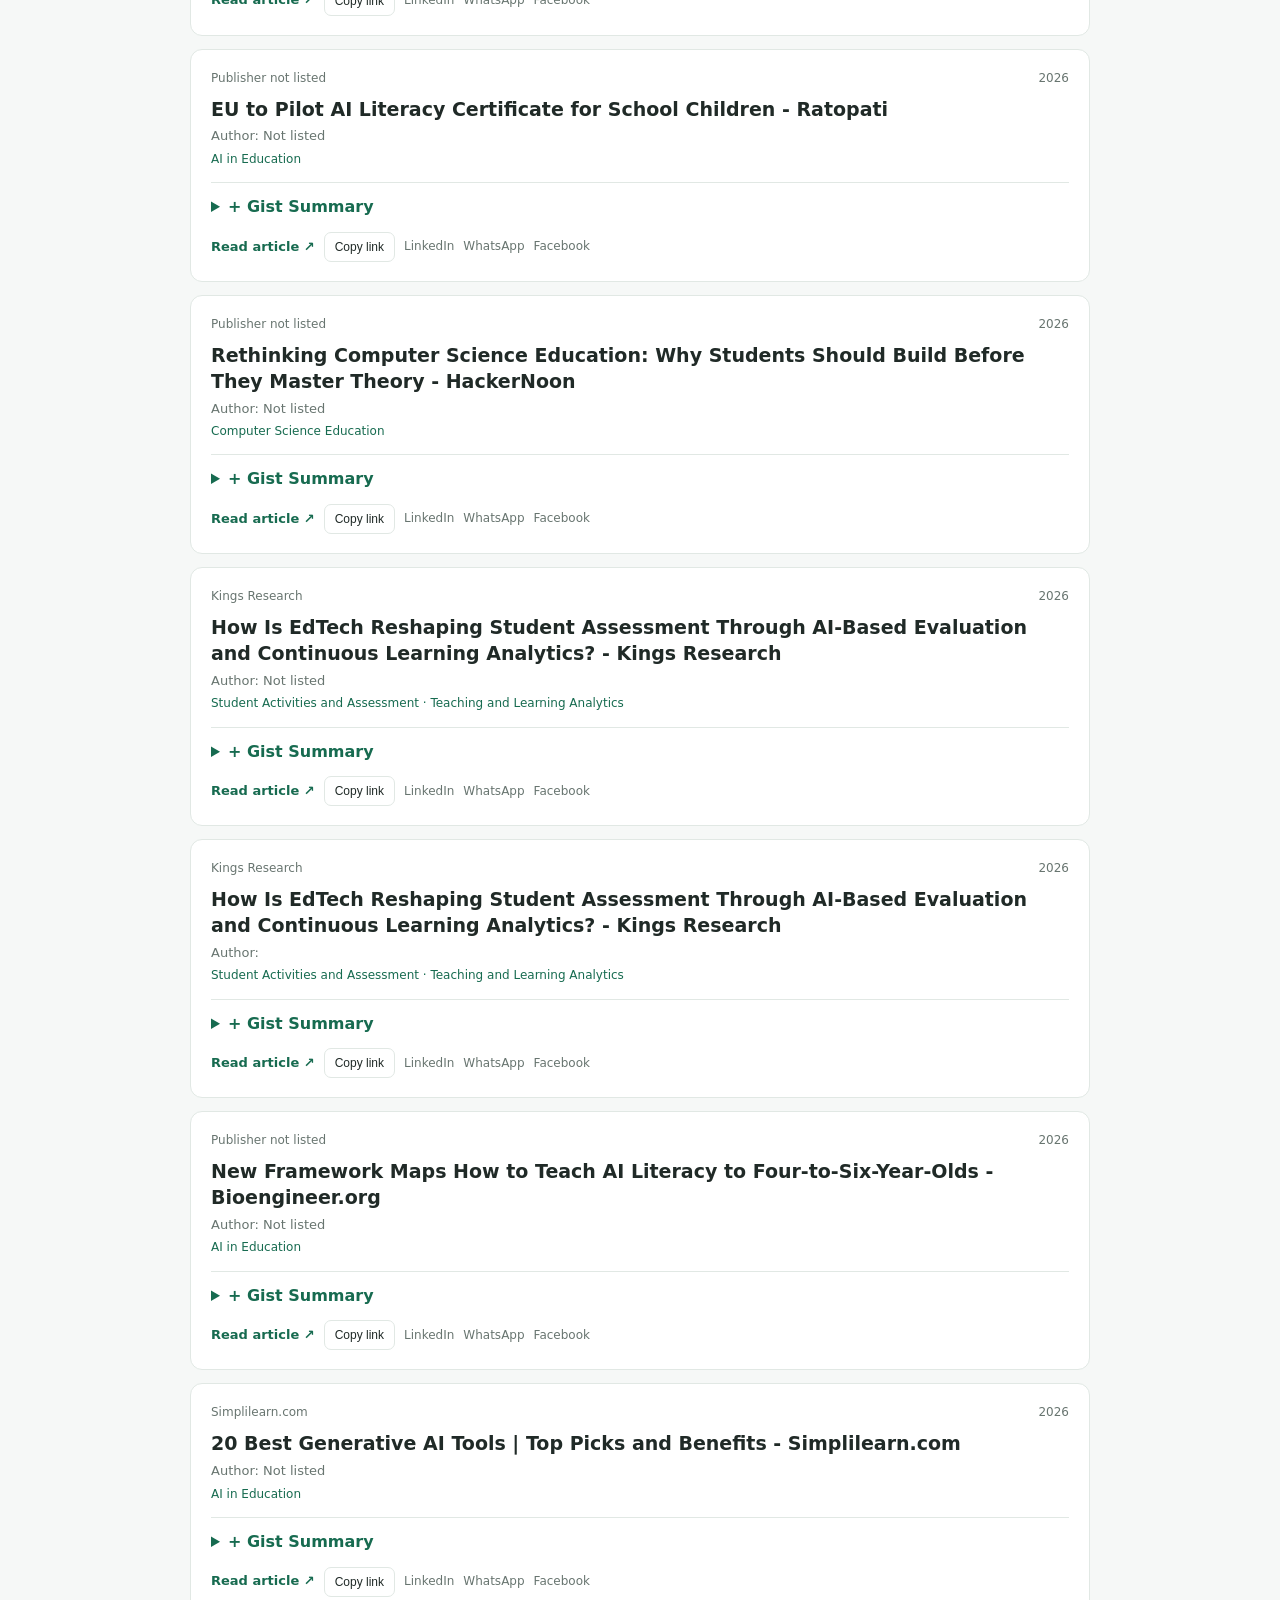
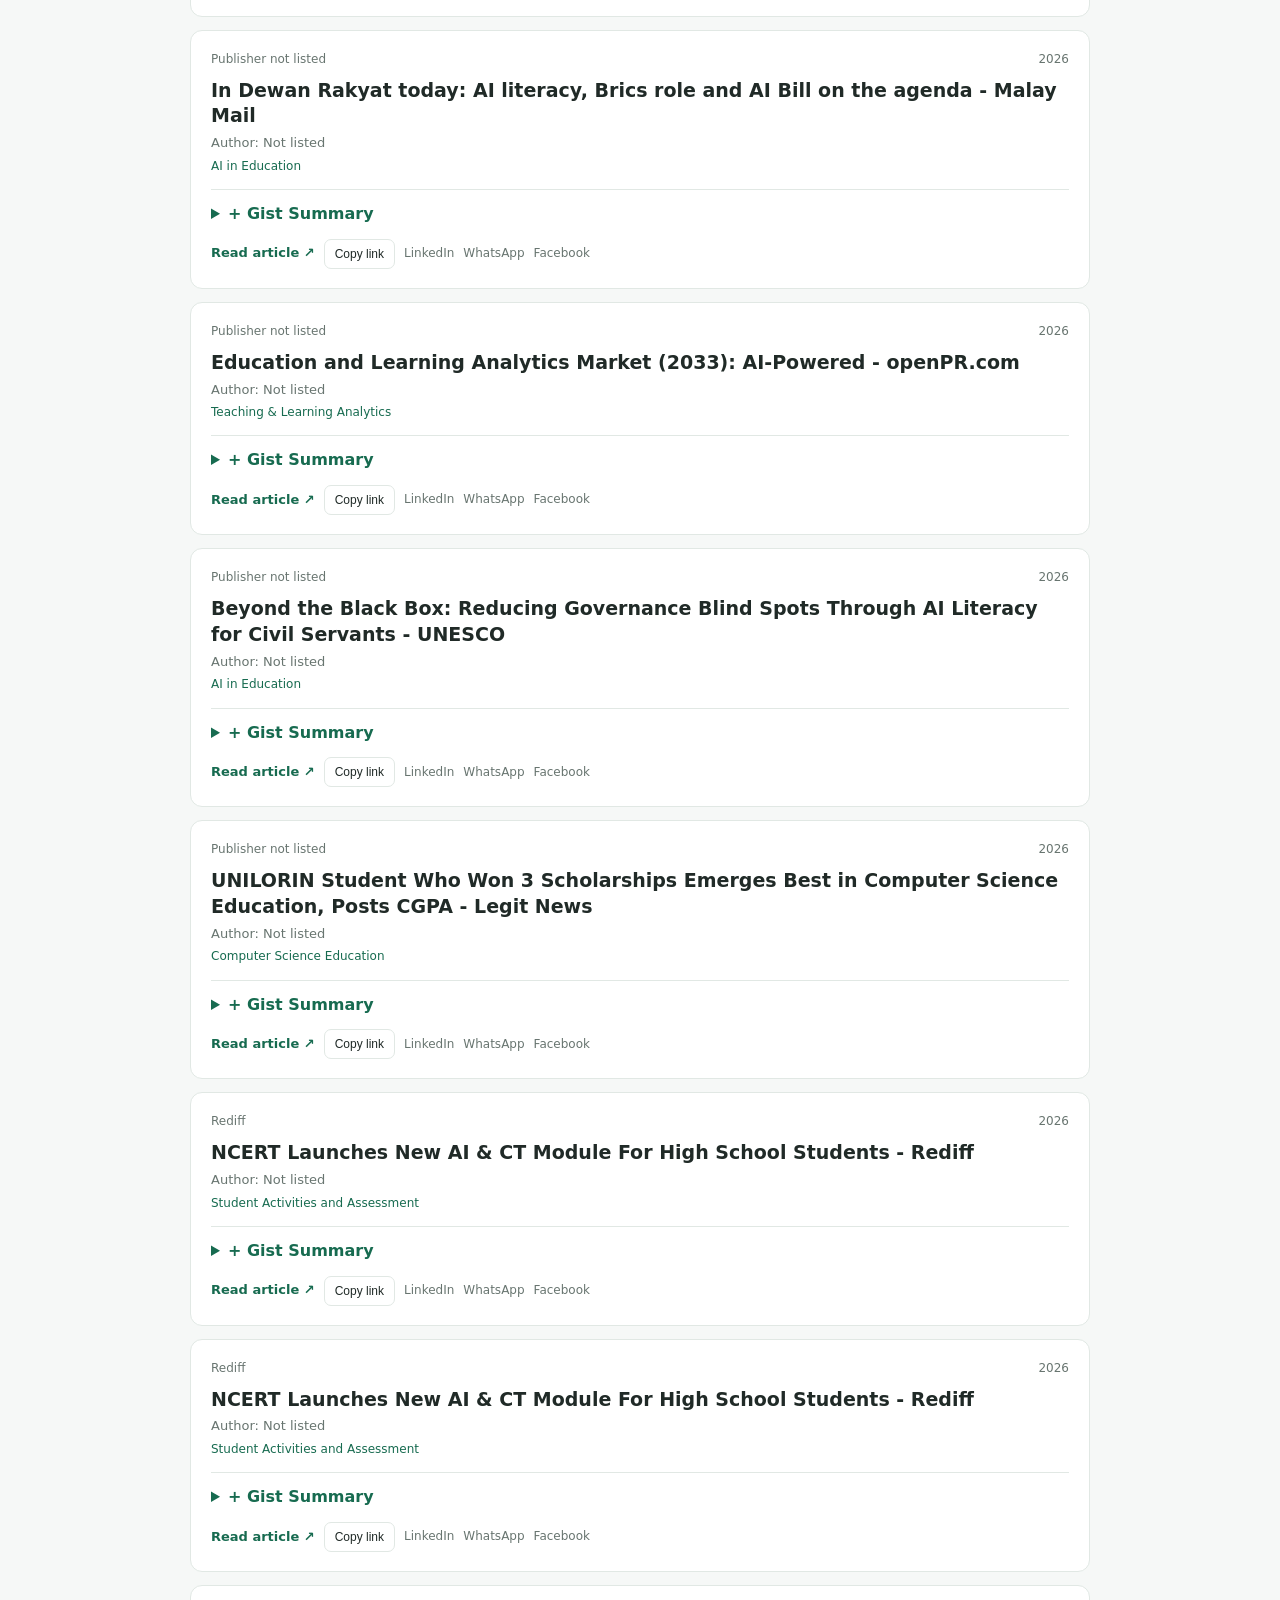
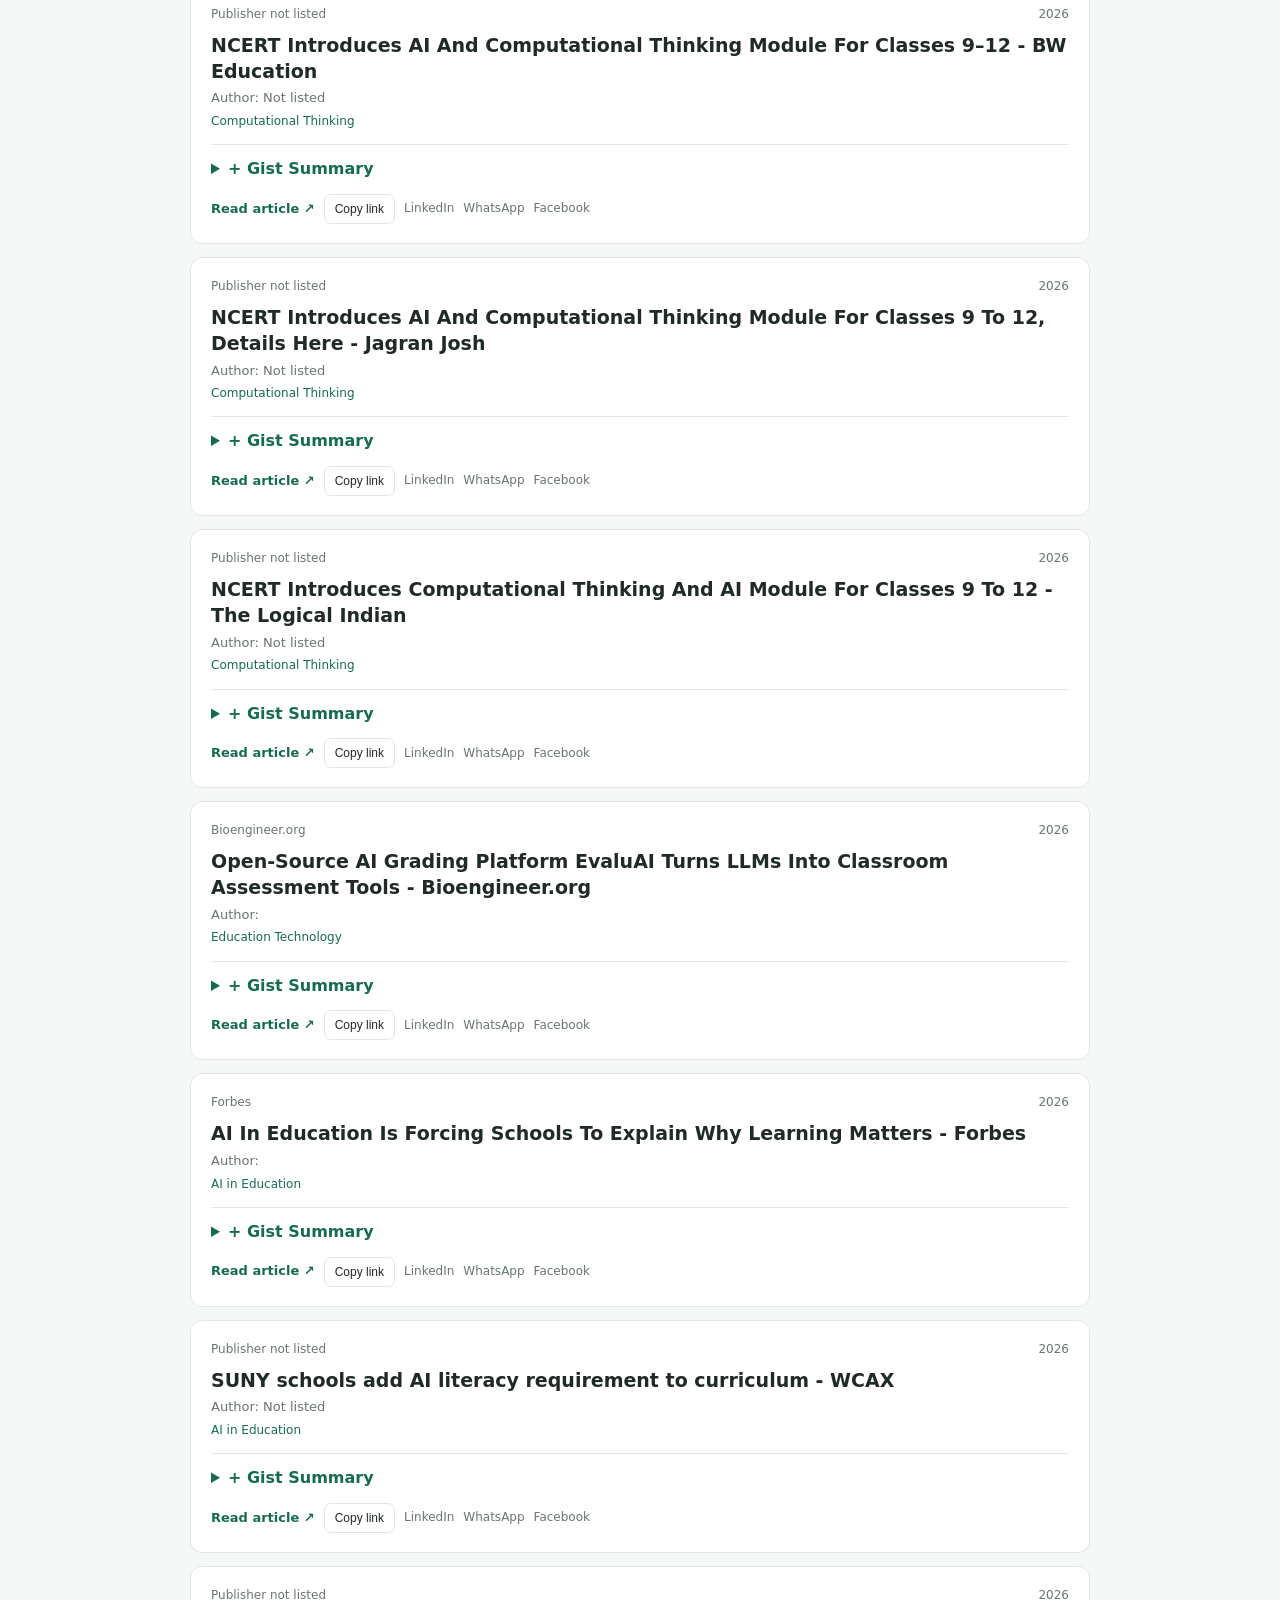
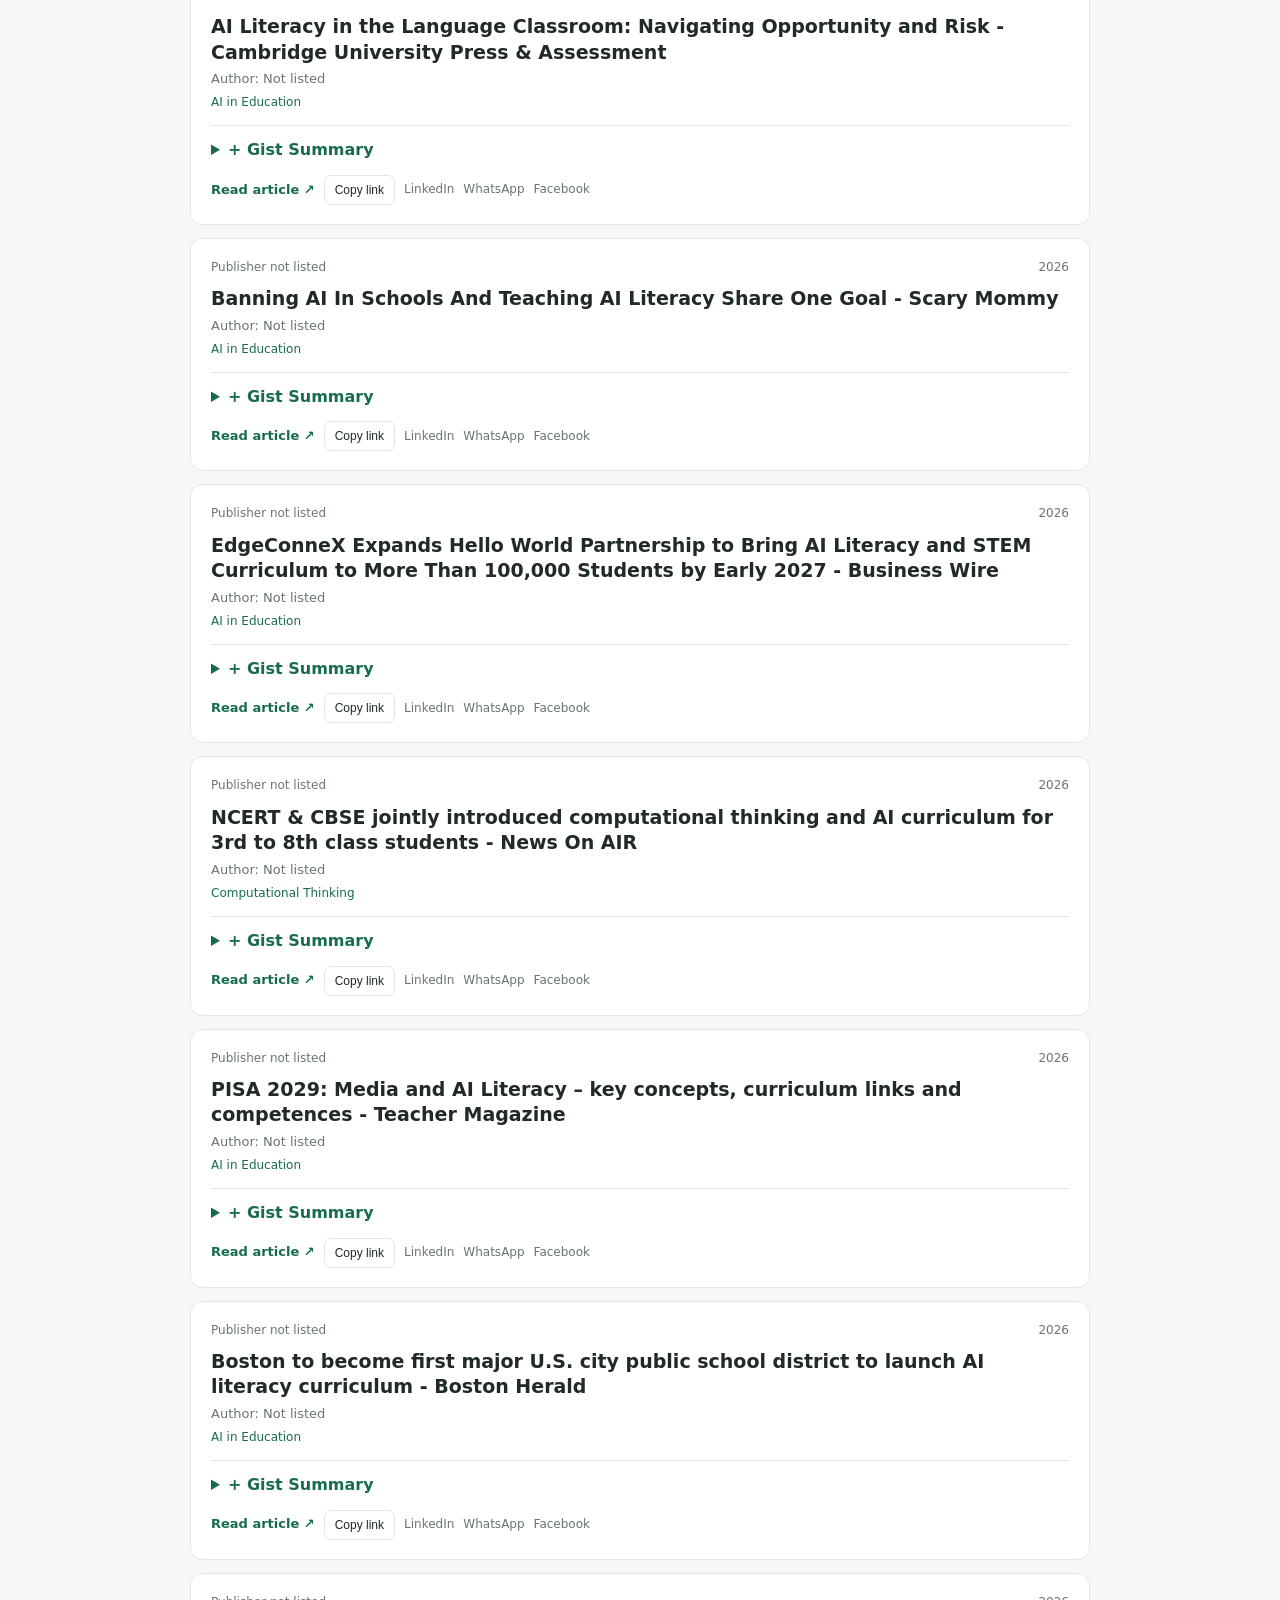
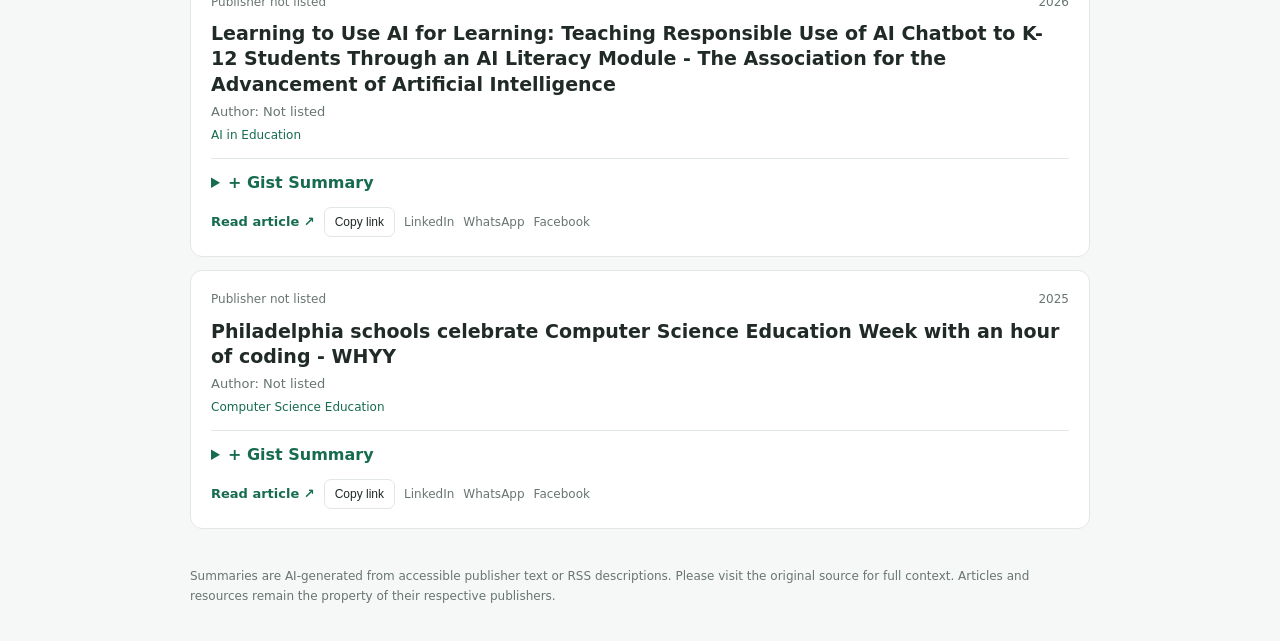
==== commit be071c31: "Update CS and AI Education Digest" ====
--- a/index.html
+++ b/index.html
@@ -45,20 +45,39 @@
 <header>
   <h1>CS &amp; AI Education Digest</h1>
   <p class="intro">A concise collection of Computer Science and AI Education articles, school learning resources, classroom activities, quizzes, teaching models and learning analytics.</p>
-  <p class="updated">Last updated: 22 Nov 2026, 06:58 UTC · 43 articles</p>
+  <p class="updated">Last updated: 23 Nov 2026, 07:47 UTC · 42 articles</p>
 </header>
 <div class="tools">
   <input id="filter" type="search" placeholder="Search title, publisher or topic..." aria-label="Filter articles">
-  <p class="count" id="count" aria-live="polite">Showing 43 articles</p>
+  <p class="count" id="count" aria-live="polite">Showing 42 articles</p>
 </div>
 <section id="articles" aria-label="Articles">
+
+    <article class="article" data-search="the learning frontier: ai in education conference for independent schools - superpower daily superpower daily ai in education">
+      <div class="meta"><span>Superpower Daily</span><span>2026</span></div>
+      <h2><a href="https://news.google.com/rss/articles/[base64]?oc=5&amp;hl=en-US&amp;gl=US&amp;ceid=US%3Aen" target="_blank" rel="noopener noreferrer">The Learning Frontier: AI in Education Conference for Independent Schools - Superpower Daily</a></h2>
+      <p class="byline">Author: Not listed</p>
+      <p class="topics">AI in Education</p>
+      <details class="gist" open>
+        <summary>+ Gist Summary</summary>
+        <div class="gist-body">Main idea: The source mentions The Learning Frontier, an artificial intelligence in education conference specifically tailored for independent schools, as reported by Superpower Daily.<br><br>Classroom use: The available text does not provide specific details on how a computer science or artificial intelligence teacher or school learner could use it in the classroom.<br><br>Why it is useful: The practical or research value cannot be determined because the provided source text is incomplete and only consists of a short event title and publisher name without further details.</div>
+      </details>
+      <div class="actions">
+        <a class="read" href="https://news.google.com/rss/articles/[base64]?oc=5&amp;hl=en-US&amp;gl=US&amp;ceid=US%3Aen" target="_blank" rel="noopener noreferrer">Read article ↗</a>
+        <button type="button" class="share" data-url="https://news.google.com/rss/articles/[base64]?oc=5&amp;hl=en-US&amp;gl=US&amp;ceid=US%3Aen" data-title="The Learning Frontier: AI in Education Conference for Independent Schools - Superpower Daily">Copy link</button>
+        <a class="social" href="https://www.linkedin.com/sharing/share-offsite/?url=https%3A%2F%2Fnews.google.com%2Frss%2Farticles%[base64]%3Foc%3D5%26hl%3Den-US%26gl%3DUS%26ceid%3DUS%253Aen" target="_blank" rel="noopener noreferrer">LinkedIn</a>
+        <a class="social" href="https://wa.me/?text=The%20Learning%20Frontier%3A%20AI%20in%20Education%20Conference%20for%20Independent%20Schools%20-%20Superpower%20Daily%20https%3A%2F%2Fnews.google.com%2Frss%2Farticles%[base64]%3Foc%3D5%26hl%3Den-US%26gl%3DUS%26ceid%3DUS%253Aen" target="_blank" rel="noopener noreferrer">WhatsApp</a>
+        <a class="social" href="https://www.facebook.com/sharer/sharer.php?u=https%3A%2F%2Fnews.google.com%2Frss%2Farticles%[base64]%3Foc%3D5%26hl%3Den-US%26gl%3DUS%26ceid%3DUS%253Aen" target="_blank" rel="noopener noreferrer">Facebook</a>
+      </div>
+    </article>
+    
 
     <article class="article" data-search="ridge high school students to explore artificial intelligence through new share ai club - tapinto tapinto student activities and assessment">
       <div class="meta"><span>TAPinto</span><span>2026</span></div>
       <h2><a href="https://news.google.com/rss/articles/[base64]?oc=5&amp;hl=en-US&amp;gl=US&amp;ceid=US%3Aen" target="_blank" rel="noopener noreferrer">Ridge High School Students to Explore Artificial Intelligence Through New SHARE AI Club - TAPinto</a></h2>
       <p class="byline">Author: Not listed</p>
       <p class="topics">Student Activities and Assessment</p>
-      <details class="gist" open>
+      <details class="gist" >
         <summary>+ Gist Summary</summary>
         <div class="gist-body">Main idea: Ridge High School students can explore artificial intelligence through a newly formed student organization called the SHARE AI Club.<br><br>Classroom use: High school students and educators can establish or participate in a similar school-based club activity focused on exploring artificial intelligence topics outside of traditional coursework.<br><br>Why it is useful: It highlights an extracurricular model for introducing artificial intelligence topics to high school students, though the provided text lacks specific details on curriculum, tools, or teaching resources.</div>
       </details>
@@ -79,7 +98,7 @@
       <p class="topics">Education Technology</p>
       <details class="gist" >
         <summary>+ Gist Summary</summary>
-        <div class="gist-body">Main idea: The Department of Education highlighted an artificial intelligence tool called Project SABAY, which is designed to identify learners&#x27; needs in fifteen minutes.<br><br>Classroom use: Based on the limited text, teachers could potentially use the tool to identify their learners&#x27; needs within a short timeframe, though specific classroom activities are not detailed in the source.<br><br>Why it is useful: The tool offers practical value by reportedly helping teachers quickly assess and identify student needs in just fifteen minutes, saving time in educational settings.</div>
+        <div class="gist-body">Main idea: The Department of Education highlighted an artificial intelligence tool named Project SABAY, which is designed to identify learners&#x27; needs in fifteen minutes.<br><br>Classroom use: Teachers can potentially use the AI tool, as highlighted by the Department of Education, to help identify the needs of learners.<br><br>Why it is useful: Based on the provided text, the tool offers the practical benefit of helping teachers identify learners&#x27; needs within a fifteen-minute timeframe, though specific details about its features and implementation are not provided in the source.</div>
       </details>
       <div class="actions">
         <a class="read" href="https://news.google.com/rss/articles/[base64]?oc=5&amp;hl=en-US&amp;gl=US&amp;ceid=US%3Aen" target="_blank" rel="noopener noreferrer">Read article ↗</a>
@@ -91,25 +110,6 @@
     </article>
     
 
-    <article class="article" data-search="deped’s ai tool &#x27;project sabay&#x27; to identify learners’ needs in 15 minutes manila – the department of education (deped) on wednesday highlighted the benefits of the artificial intelligence (ai) tool called project sabay in helping teachers identify learners&#x27; ne - facebook facebook education technology">
-      <div class="meta"><span>Facebook</span><span>2026</span></div>
-      <h2><a href="https://news.google.com/rss/articles/[base64]?oc=5&amp;hl=en-US&amp;gl=US&amp;ceid=US%3Aen" target="_blank" rel="noopener noreferrer">DepEd’s AI tool &#x27;Project SABAY&#x27; to identify learners’ needs in 15 minutes MANILA – The Department of Education (DepEd) on Wednesday highlighted the benefits of the artificial intelligence (AI) tool called Project SABAY in helping teachers identify learners&#x27; ne - Facebook</a></h2>
-      <p class="byline">Author: Not listed</p>
-      <p class="topics">Education Technology</p>
-      <details class="gist" >
-        <summary>+ Gist Summary</summary>
-        <div class="gist-body">Main idea: The Department of Education highlighted an artificial intelligence tool named Project SABAY, which is designed to identify learners&#x27; needs in fifteen minutes.<br><br>Classroom use: Teachers can potentially use the AI tool, as highlighted by the Department of Education, to help identify the needs of learners.<br><br>Why it is useful: Based on the provided text, the tool offers the practical benefit of helping teachers identify learners&#x27; needs within a fifteen-minute timeframe, though specific details about its features and implementation are not provided in the source.</div>
-      </details>
-      <div class="actions">
-        <a class="read" href="https://news.google.com/rss/articles/[base64]?oc=5&amp;hl=en-US&amp;gl=US&amp;ceid=US%3Aen" target="_blank" rel="noopener noreferrer">Read article ↗</a>
-        <button type="button" class="share" data-url="https://news.google.com/rss/articles/[base64]?oc=5&amp;hl=en-US&amp;gl=US&amp;ceid=US%3Aen" data-title="DepEd’s AI tool &#x27;Project SABAY&#x27; to identify learners’ needs in 15 minutes MANILA – The Department of Education (DepEd) on Wednesday highlighted the benefits of the artificial intelligence (AI) tool called Project SABAY in helping teachers identify learners&#x27; ne - Facebook">Copy link</button>
-        <a class="social" href="https://www.linkedin.com/sharing/share-offsite/?url=https%3A%2F%2Fnews.google.com%2Frss%2Farticles%[base64]%3Foc%3D5%26hl%3Den-US%26gl%3DUS%26ceid%3DUS%253Aen" target="_blank" rel="noopener noreferrer">LinkedIn</a>
-        <a class="social" href="https://wa.me/?text=DepEd%E2%80%99s%20AI%20tool%20%27Project%20SABAY%27%20to%20identify%20learners%E2%80%99%20needs%20in%2015%20minutes%20MANILA%20%E2%80%93%20The%20Department%20of%20Education%20%28DepEd%29%20on%20Wednesday%20highlighted%20the%20benefits%20of%20the%20artificial%20intelligence%20%28AI%29%20tool%20called%20Project%20SABAY%20in%20helping%20teachers%20identify%20learners%27%20ne%20-%20Facebook%20https%3A%2F%2Fnews.google.com%2Frss%2Farticles%[base64]%3Foc%3D5%26hl%3Den-US%26gl%3DUS%26ceid%3DUS%253Aen" target="_blank" rel="noopener noreferrer">WhatsApp</a>
-        <a class="social" href="https://www.facebook.com/sharer/sharer.php?u=https%3A%2F%2Fnews.google.com%2Frss%2Farticles%[base64]%3Foc%3D5%26hl%3Den-US%26gl%3DUS%26ceid%3DUS%253Aen" target="_blank" rel="noopener noreferrer">Facebook</a>
-      </div>
-    </article>
-    
-
     <article class="article" data-search="ai in education: how artificial intelligence is transforming classrooms and digital learning in india - business news this week business news this week ai in education digital pedagogy">
       <div class="meta"><span>Business News This Week</span><span>2026</span></div>
       <h2><a href="https://news.google.com/rss/articles/[base64]?oc=5&amp;hl=en-US&amp;gl=US&amp;ceid=US%3Aen" target="_blank" rel="noopener noreferrer">AI in Education: How Artificial Intelligence Is Transforming Classrooms and Digital Learning in India - Business News This Week</a></h2>
@@ -131,19 +131,19 @@
 
     <article class="article" data-search="bu’s eval collaborative researches ai tools in education, seeks to ‘understand the limits’ - the daily free press the daily free press education technology">
       <div class="meta"><span>The Daily Free Press</span><span>2026</span></div>
-      <h2><a href="https://news.google.com/rss/articles/[base64]?oc=5" target="_blank" rel="noopener noreferrer">BU’s EVAL collaborative researches AI tools in education, seeks to ‘understand the limits’ - The Daily Free Press</a></h2>
-      <p class="byline">Author: </p>
+      <h2><a href="https://news.google.com/rss/articles/[base64]?oc=5&amp;hl=en-US&amp;gl=US&amp;ceid=US%3Aen" target="_blank" rel="noopener noreferrer">BU’s EVAL collaborative researches AI tools in education, seeks to ‘understand the limits’ - The Daily Free Press</a></h2>
+      <p class="byline">Author: Not listed</p>
       <p class="topics">Education Technology</p>
       <details class="gist" >
         <summary>+ Gist Summary</summary>
-        <div class="gist-body"><p class="summary-note">Summary is pending.</p></div>
-      </details>
-      <div class="actions">
-        <a class="read" href="https://news.google.com/rss/articles/[base64]?oc=5" target="_blank" rel="noopener noreferrer">Read article ↗</a>
-        <button type="button" class="share" data-url="https://news.google.com/rss/articles/[base64]?oc=5" data-title="BU’s EVAL collaborative researches AI tools in education, seeks to ‘understand the limits’ - The Daily Free Press">Copy link</button>
-        <a class="social" href="https://www.linkedin.com/sharing/share-offsite/?url=https%3A%2F%2Fnews.google.com%2Frss%2Farticles%[base64]%3Foc%3D5" target="_blank" rel="noopener noreferrer">LinkedIn</a>
-        <a class="social" href="https://wa.me/?text=BU%E2%80%99s%20EVAL%20collaborative%20researches%20AI%20tools%20in%20education%2C%20seeks%20to%20%E2%80%98understand%20the%20limits%E2%80%99%20-%20The%20Daily%20Free%20Press%20https%3A%2F%2Fnews.google.com%2Frss%2Farticles%[base64]%3Foc%3D5" target="_blank" rel="noopener noreferrer">WhatsApp</a>
-        <a class="social" href="https://www.facebook.com/sharer/sharer.php?u=https%3A%2F%2Fnews.google.com%2Frss%2Farticles%[base64]%3Foc%3D5" target="_blank" rel="noopener noreferrer">Facebook</a>
+        <div class="gist-body">Main idea: Boston University&#x27;s EVAL collaborative conducts research on artificial intelligence tools within education, specifically aiming to understand the limits of these technologies.<br><br>Classroom use: The source text does not provide specific details on how computer science or AI teachers and school learners can use the collaborative&#x27;s tools or findings in the classroom.<br><br>Why it is useful: It highlights an ongoing institutional research effort into AI educational tools. However, because the text lacks specific details, its immediate practical value for school-level teaching or learning remains strictly limited based on this source alone.</div>
+      </details>
+      <div class="actions">
+        <a class="read" href="https://news.google.com/rss/articles/[base64]?oc=5&amp;hl=en-US&amp;gl=US&amp;ceid=US%3Aen" target="_blank" rel="noopener noreferrer">Read article ↗</a>
+        <button type="button" class="share" data-url="https://news.google.com/rss/articles/[base64]?oc=5&amp;hl=en-US&amp;gl=US&amp;ceid=US%3Aen" data-title="BU’s EVAL collaborative researches AI tools in education, seeks to ‘understand the limits’ - The Daily Free Press">Copy link</button>
+        <a class="social" href="https://www.linkedin.com/sharing/share-offsite/?url=https%3A%2F%2Fnews.google.com%2Frss%2Farticles%[base64]%3Foc%3D5%26hl%3Den-US%26gl%3DUS%26ceid%3DUS%253Aen" target="_blank" rel="noopener noreferrer">LinkedIn</a>
+        <a class="social" href="https://wa.me/?text=BU%E2%80%99s%20EVAL%20collaborative%20researches%20AI%20tools%20in%20education%2C%20seeks%20to%20%E2%80%98understand%20the%20limits%E2%80%99%20-%20The%20Daily%20Free%20Press%20https%3A%2F%2Fnews.google.com%2Frss%2Farticles%[base64]%3Foc%3D5%26hl%3Den-US%26gl%3DUS%26ceid%3DUS%253Aen" target="_blank" rel="noopener noreferrer">WhatsApp</a>
+        <a class="social" href="https://www.facebook.com/sharer/sharer.php?u=https%3A%2F%2Fnews.google.com%2Frss%2Farticles%[base64]%3Foc%3D5%26hl%3Den-US%26gl%3DUS%26ceid%3DUS%253Aen" target="_blank" rel="noopener noreferrer">Facebook</a>
       </div>
     </article>
     
@@ -155,7 +155,7 @@
       <p class="topics">Education Technology</p>
       <details class="gist" >
         <summary>+ Gist Summary</summary>
-        <div class="gist-body">Main idea: Chicago Public Schools has blocked student artificial intelligence tools, while impending changes to Google threaten student access to Search functionality.<br><br>Classroom use: Computer Science and AI teachers, as well as students, cannot use these blocked student AI tools or Google Search in the manner previously available within the district.<br><br>Why it is useful: This news highlights institutional restrictions and technological changes affecting digital access, reminding educators to monitor local district software policies, evaluate alternative resources, and prepare for disruptions in online search and AI tool availability for learners.</div>
+        <div class="gist-body">Main idea: Chicago Public Schools have blocked student access to artificial intelligence tools, while impending Google changes threaten student access to Search.<br><br>Classroom use: Computer science and artificial intelligence teachers and students cannot utilize the blocked AI tools within the district&#x27;s systems, and must navigate potential disruptions to Google Search access.<br><br>Why it is useful: This news highlights institutional policy restrictions and technological changes affecting digital tools in schools, serving as a cautionary context for educators planning reliance on specific AI or search applications.</div>
       </details>
       <div class="actions">
         <a class="read" href="https://news.google.com/rss/articles/[base64]?oc=5&amp;hl=en-US&amp;gl=US&amp;ceid=US%3Aen" target="_blank" rel="noopener noreferrer">Read article ↗</a>
@@ -167,21 +167,21 @@
     </article>
     
 
-    <article class="article" data-search="chicago schools block student ai tools as google changes threaten search access - heartlander news heartlander news education technology">
-      <div class="meta"><span>Heartlander News</span><span>2026</span></div>
-      <h2><a href="https://news.google.com/rss/articles/[base64]?oc=5&amp;hl=en-US&amp;gl=US&amp;ceid=US%3Aen" target="_blank" rel="noopener noreferrer">Chicago schools block student AI tools as Google changes threaten Search access - Heartlander News</a></h2>
+    <article class="article" data-search="ai tools might help teachers. students? not so much, research review finds - chalkbeat chalkbeat education technology">
+      <div class="meta"><span>Chalkbeat</span><span>2026</span></div>
+      <h2><a href="https://news.google.com/rss/articles/[base64]?oc=5&amp;hl=en-US&amp;gl=US&amp;ceid=US%3Aen" target="_blank" rel="noopener noreferrer">AI tools might help teachers. Students? Not so much, research review finds - Chalkbeat</a></h2>
       <p class="byline">Author: Not listed</p>
       <p class="topics">Education Technology</p>
       <details class="gist" >
         <summary>+ Gist Summary</summary>
-        <div class="gist-body">Main idea: Chicago Public Schools have blocked student access to artificial intelligence tools, while impending Google changes threaten student access to Search.<br><br>Classroom use: Computer science and artificial intelligence teachers and students cannot utilize the blocked AI tools within the district&#x27;s systems, and must navigate potential disruptions to Google Search access.<br><br>Why it is useful: This news highlights institutional policy restrictions and technological changes affecting digital tools in schools, serving as a cautionary context for educators planning reliance on specific AI or search applications.</div>
-      </details>
-      <div class="actions">
-        <a class="read" href="https://news.google.com/rss/articles/[base64]?oc=5&amp;hl=en-US&amp;gl=US&amp;ceid=US%3Aen" target="_blank" rel="noopener noreferrer">Read article ↗</a>
-        <button type="button" class="share" data-url="https://news.google.com/rss/articles/[base64]?oc=5&amp;hl=en-US&amp;gl=US&amp;ceid=US%3Aen" data-title="Chicago schools block student AI tools as Google changes threaten Search access - Heartlander News">Copy link</button>
-        <a class="social" href="https://www.linkedin.com/sharing/share-offsite/?url=https%3A%2F%2Fnews.google.com%2Frss%2Farticles%[base64]%3Foc%3D5%26hl%3Den-US%26gl%3DUS%26ceid%3DUS%253Aen" target="_blank" rel="noopener noreferrer">LinkedIn</a>
-        <a class="social" href="https://wa.me/?text=Chicago%20schools%20block%20student%20AI%20tools%20as%20Google%20changes%20threaten%20Search%20access%20-%20Heartlander%20News%20https%3A%2F%2Fnews.google.com%2Frss%2Farticles%[base64]%3Foc%3D5%26hl%3Den-US%26gl%3DUS%26ceid%3DUS%253Aen" target="_blank" rel="noopener noreferrer">WhatsApp</a>
-        <a class="social" href="https://www.facebook.com/sharer/sharer.php?u=https%3A%2F%2Fnews.google.com%2Frss%2Farticles%[base64]%3Foc%3D5%26hl%3Den-US%26gl%3DUS%26ceid%3DUS%253Aen" target="_blank" rel="noopener noreferrer">Facebook</a>
+        <div class="gist-body">Main idea: A research review by Chalkbeat finds that artificial intelligence tools may assist teachers, but currently offer limited benefits for students.<br><br>Classroom use: The source text does not provide specific details on how teachers or students should use AI tools in the classroom.<br><br>Why it is useful: The resource highlights research findings regarding the differing effectiveness of AI tools for educators versus learners, though it offers no specific tools or teaching approaches in the provided text.</div>
+      </details>
+      <div class="actions">
+        <a class="read" href="https://news.google.com/rss/articles/[base64]?oc=5&amp;hl=en-US&amp;gl=US&amp;ceid=US%3Aen" target="_blank" rel="noopener noreferrer">Read article ↗</a>
+        <button type="button" class="share" data-url="https://news.google.com/rss/articles/[base64]?oc=5&amp;hl=en-US&amp;gl=US&amp;ceid=US%3Aen" data-title="AI tools might help teachers. Students? Not so much, research review finds - Chalkbeat">Copy link</button>
+        <a class="social" href="https://www.linkedin.com/sharing/share-offsite/?url=https%3A%2F%2Fnews.google.com%2Frss%2Farticles%[base64]%3Foc%3D5%26hl%3Den-US%26gl%3DUS%26ceid%3DUS%253Aen" target="_blank" rel="noopener noreferrer">LinkedIn</a>
+        <a class="social" href="https://wa.me/?text=AI%20tools%20might%20help%20teachers.%20Students%3F%20Not%20so%20much%2C%20research%20review%20finds%20-%20Chalkbeat%20https%3A%2F%2Fnews.google.com%2Frss%2Farticles%[base64]%3Foc%3D5%26hl%3Den-US%26gl%3DUS%26ceid%3DUS%253Aen" target="_blank" rel="noopener noreferrer">WhatsApp</a>
+        <a class="social" href="https://www.facebook.com/sharer/sharer.php?u=https%3A%2F%2Fnews.google.com%2Frss%2Farticles%[base64]%3Foc%3D5%26hl%3Den-US%26gl%3DUS%26ceid%3DUS%253Aen" target="_blank" rel="noopener noreferrer">Facebook</a>
       </div>
     </article>
     
@@ -448,25 +448,6 @@
         <a class="social" href="https://www.linkedin.com/sharing/share-offsite/?url=https%3A%2F%2Fnews.google.com%2Frss%2Farticles%[base64]" target="_blank" rel="noopener noreferrer">LinkedIn</a>
         <a class="social" href="https://wa.me/?text=New%20Framework%20Maps%20How%20to%20Teach%20AI%20Literacy%20to%20Four-to-Six-Year-Olds%20-%20Bioengineer.org%20https%3A%2F%2Fnews.google.com%2Frss%2Farticles%[base64]" target="_blank" rel="noopener noreferrer">WhatsApp</a>
         <a class="social" href="https://www.facebook.com/sharer/sharer.php?u=https%3A%2F%2Fnews.google.com%2Frss%2Farticles%[base64]" target="_blank" rel="noopener noreferrer">Facebook</a>
-      </div>
-    </article>
-    
-
-    <article class="article" data-search="20 best generative ai tools | top picks and benefits - simplilearn.com simplilearn.com ai in education">
-      <div class="meta"><span>Simplilearn.com</span><span>2026</span></div>
-      <h2><a href="https://news.google.com/rss/articles/[base64]?oc=5&amp;hl=en-US&amp;gl=US&amp;ceid=US%3Aen" target="_blank" rel="noopener noreferrer">20 Best Generative AI Tools | Top Picks and Benefits - Simplilearn.com</a></h2>
-      <p class="byline">Author: Not listed</p>
-      <p class="topics">AI in Education</p>
-      <details class="gist" >
-        <summary>+ Gist Summary</summary>
-        <div class="gist-body"><p class="summary-note">Gist unavailable for this article. Check the workflow log for the Gemini or source-extraction error.</p></div>
-      </details>
-      <div class="actions">
-        <a class="read" href="https://news.google.com/rss/articles/[base64]?oc=5&amp;hl=en-US&amp;gl=US&amp;ceid=US%3Aen" target="_blank" rel="noopener noreferrer">Read article ↗</a>
-        <button type="button" class="share" data-url="https://news.google.com/rss/articles/[base64]?oc=5&amp;hl=en-US&amp;gl=US&amp;ceid=US%3Aen" data-title="20 Best Generative AI Tools | Top Picks and Benefits - Simplilearn.com">Copy link</button>
-        <a class="social" href="https://www.linkedin.com/sharing/share-offsite/?url=https%3A%2F%2Fnews.google.com%2Frss%2Farticles%[base64]%3Foc%3D5%26hl%3Den-US%26gl%3DUS%26ceid%3DUS%253Aen" target="_blank" rel="noopener noreferrer">LinkedIn</a>
-        <a class="social" href="https://wa.me/?text=20%20Best%20Generative%20AI%20Tools%20%7C%20Top%20Picks%20and%20Benefits%20-%20Simplilearn.com%20https%3A%2F%2Fnews.google.com%2Frss%2Farticles%[base64]%3Foc%3D5%26hl%3Den-US%26gl%3DUS%26ceid%3DUS%253Aen" target="_blank" rel="noopener noreferrer">WhatsApp</a>
-        <a class="social" href="https://www.facebook.com/sharer/sharer.php?u=https%3A%2F%2Fnews.google.com%2Frss%2Farticles%[base64]%3Foc%3D5%26hl%3Den-US%26gl%3DUS%26ceid%3DUS%253Aen" target="_blank" rel="noopener noreferrer">Facebook</a>
       </div>
     </article>
     
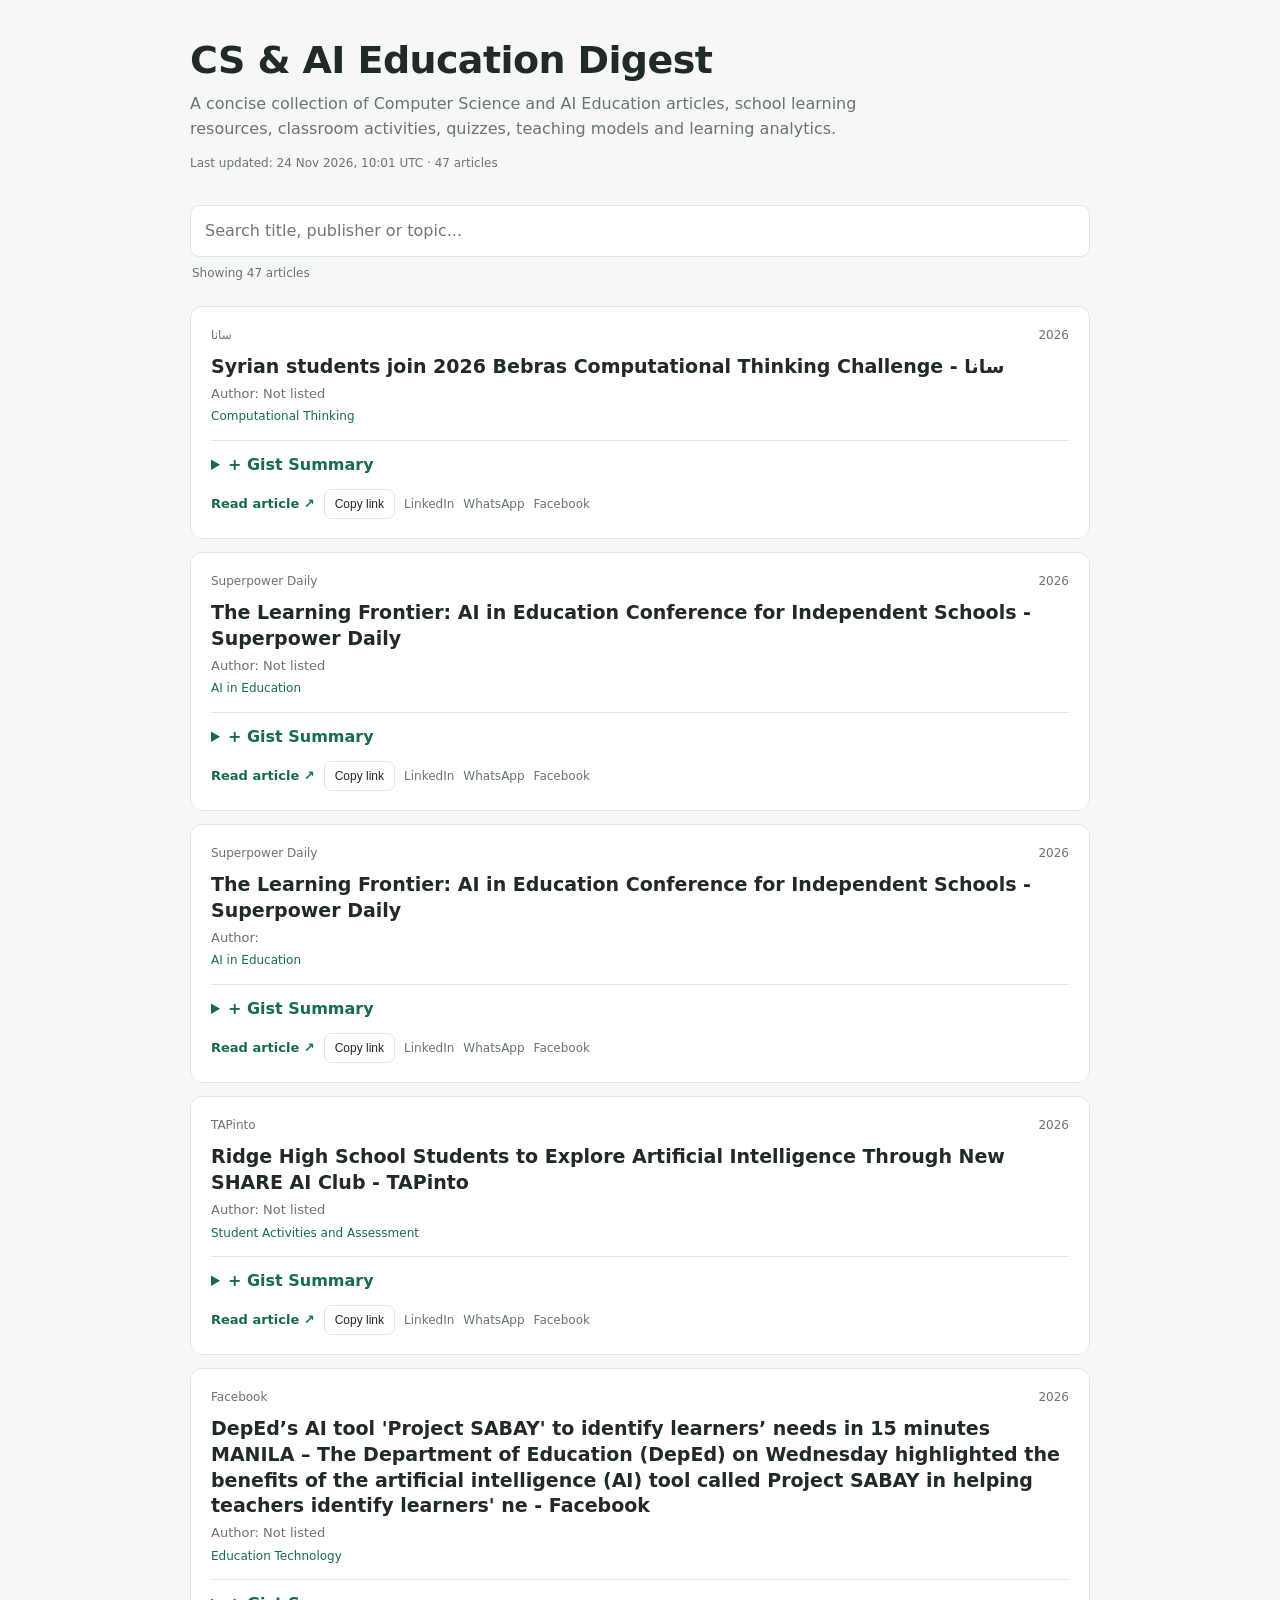
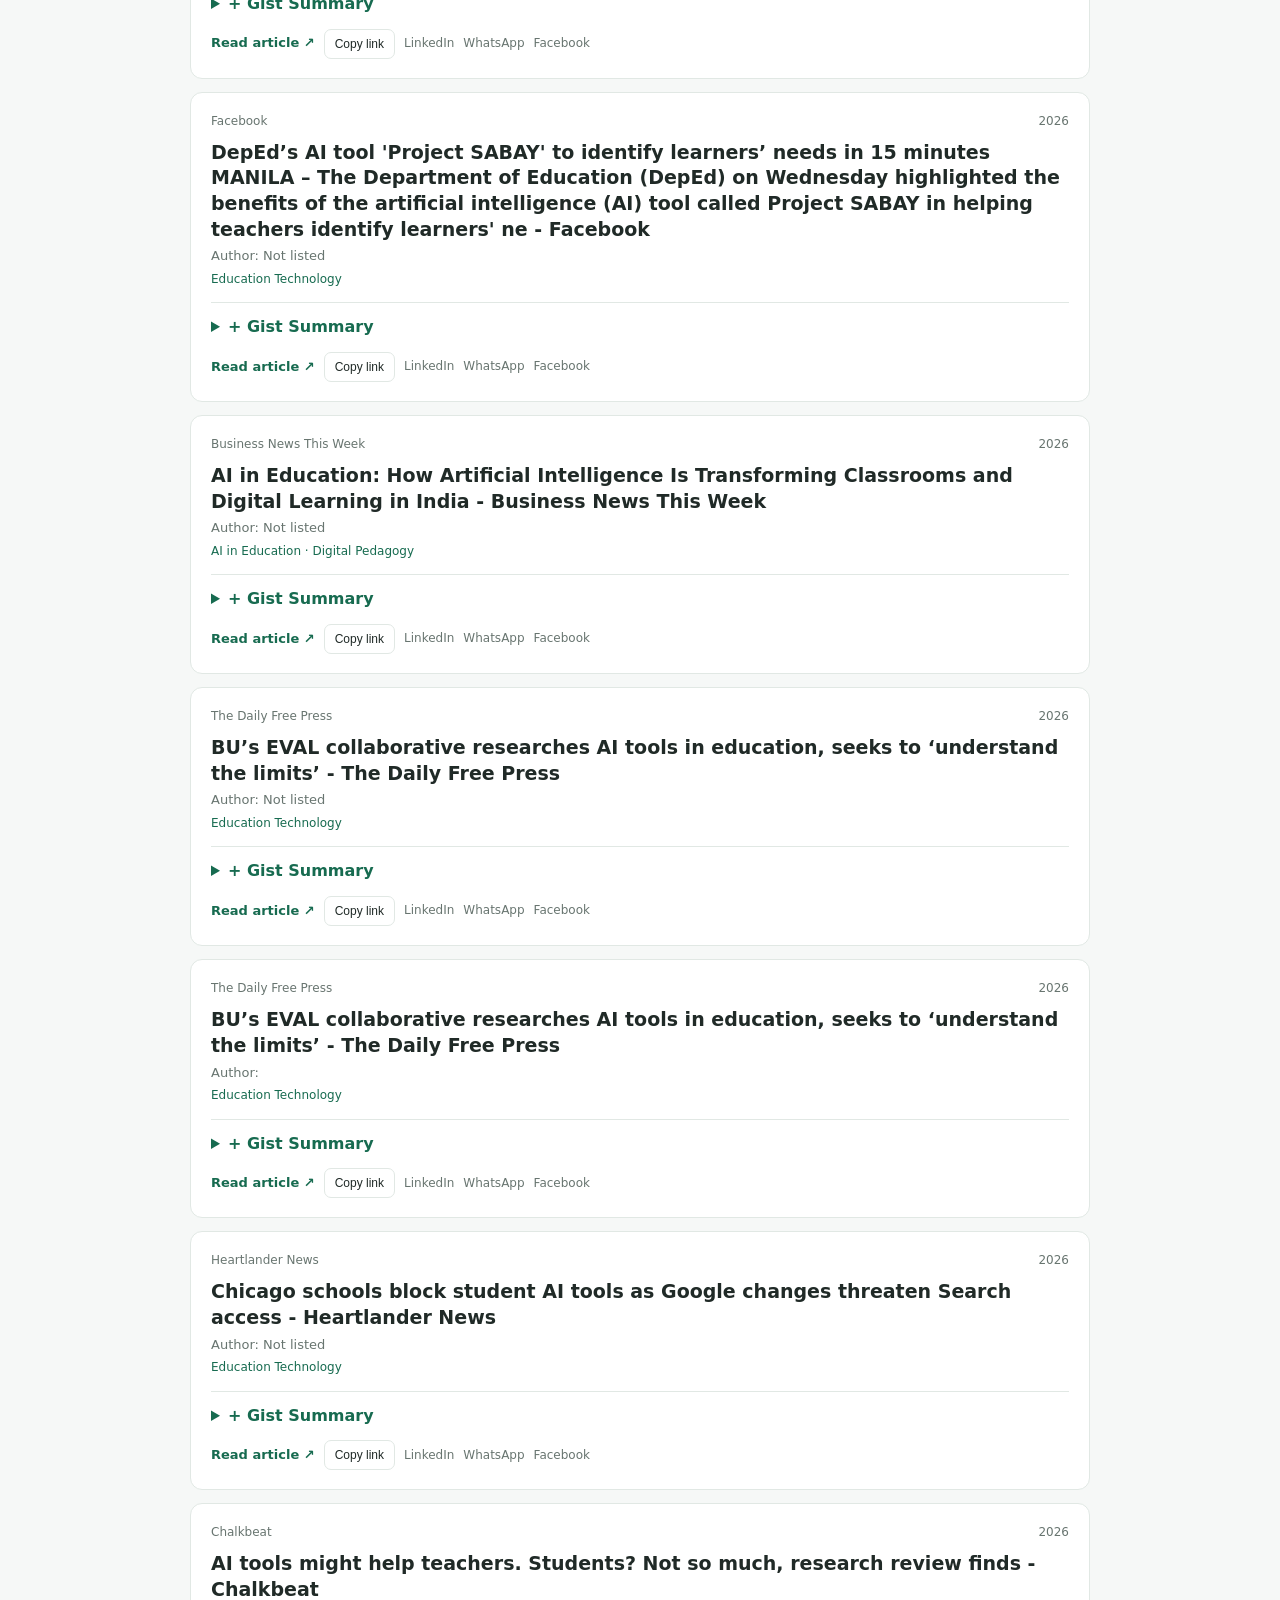
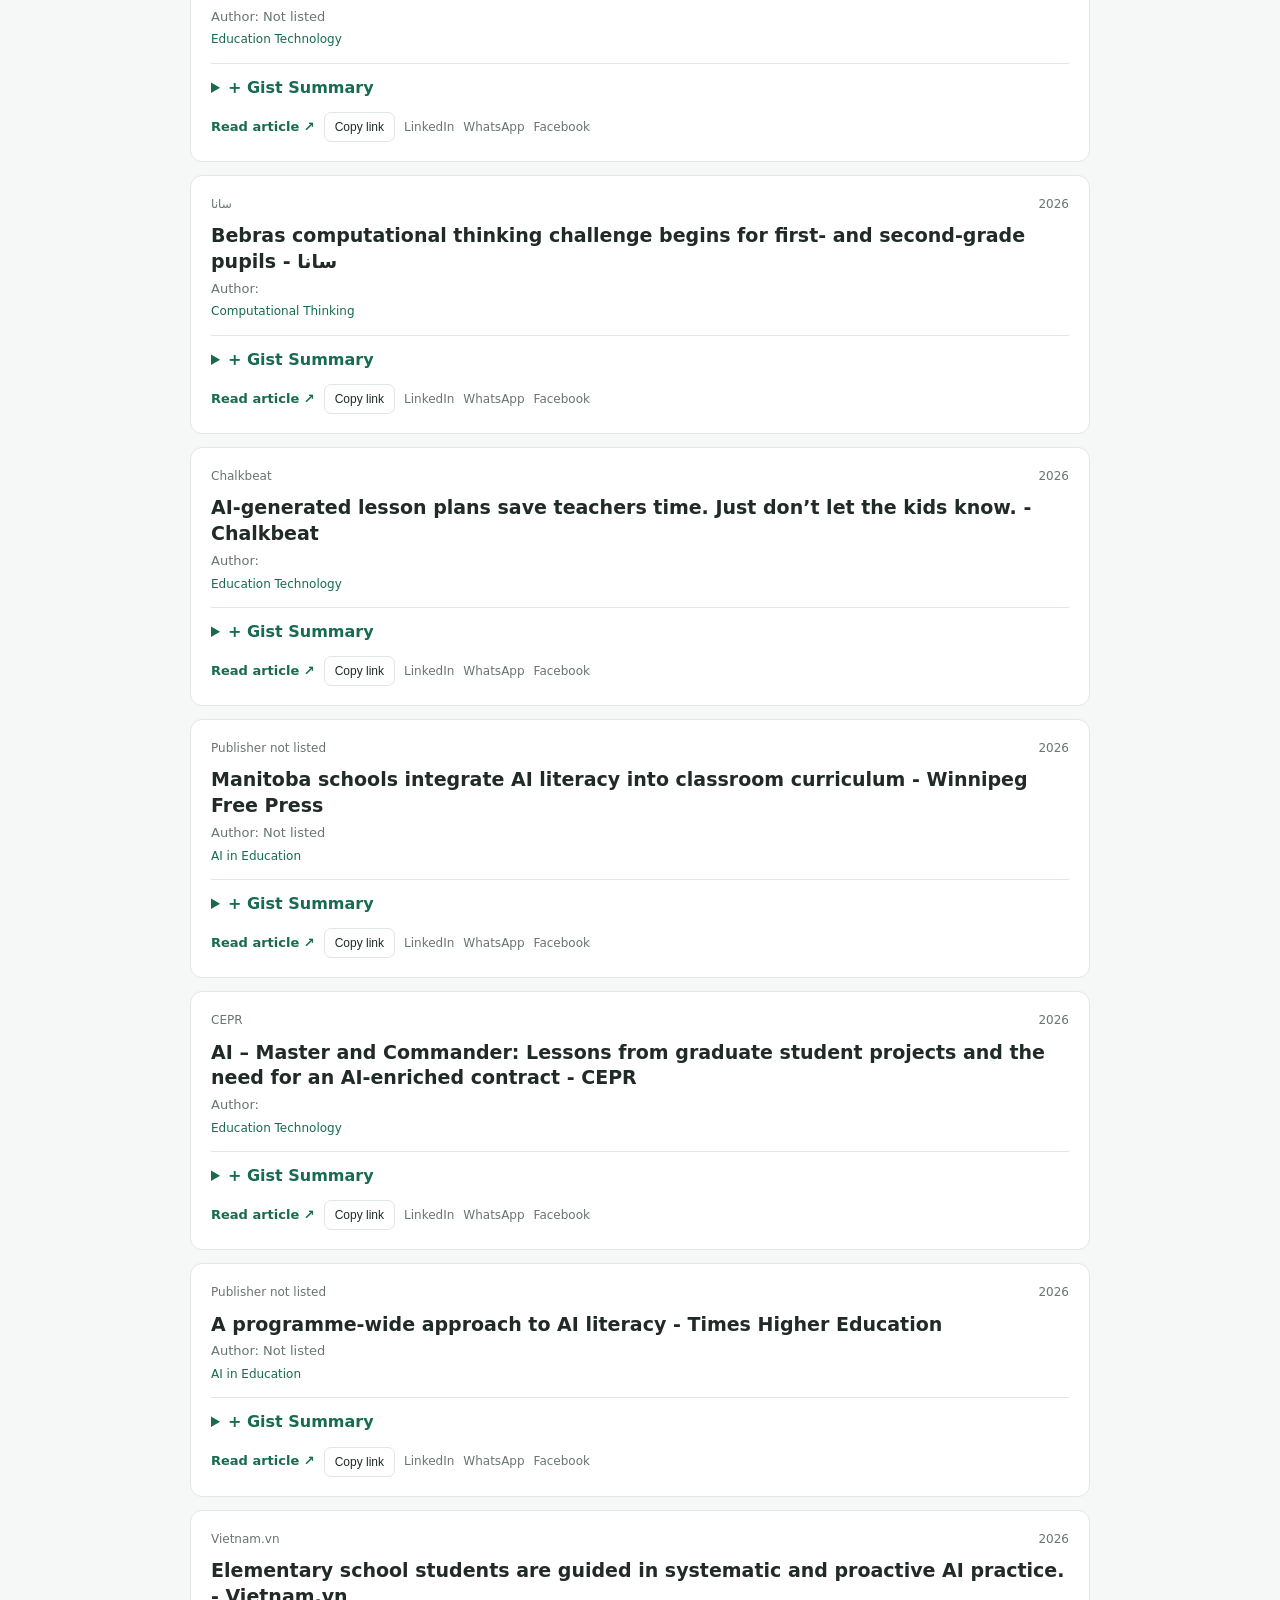
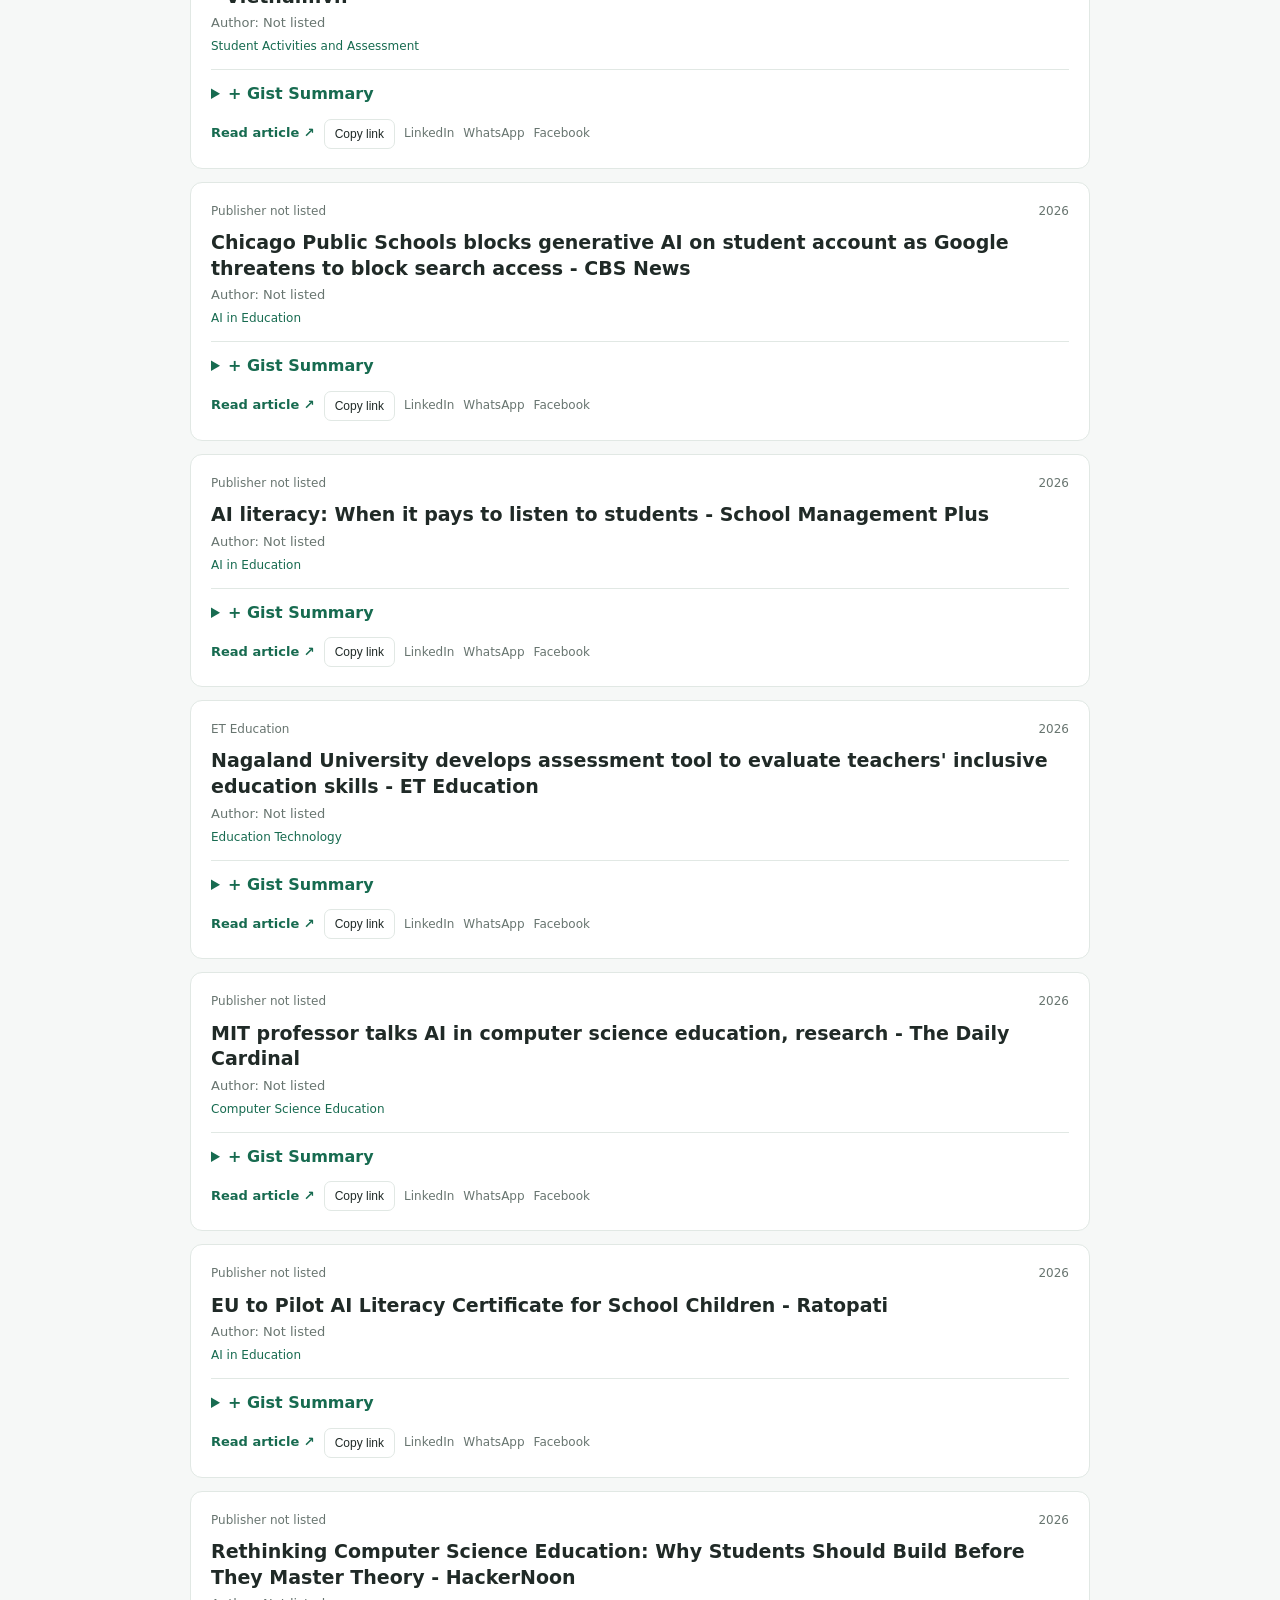
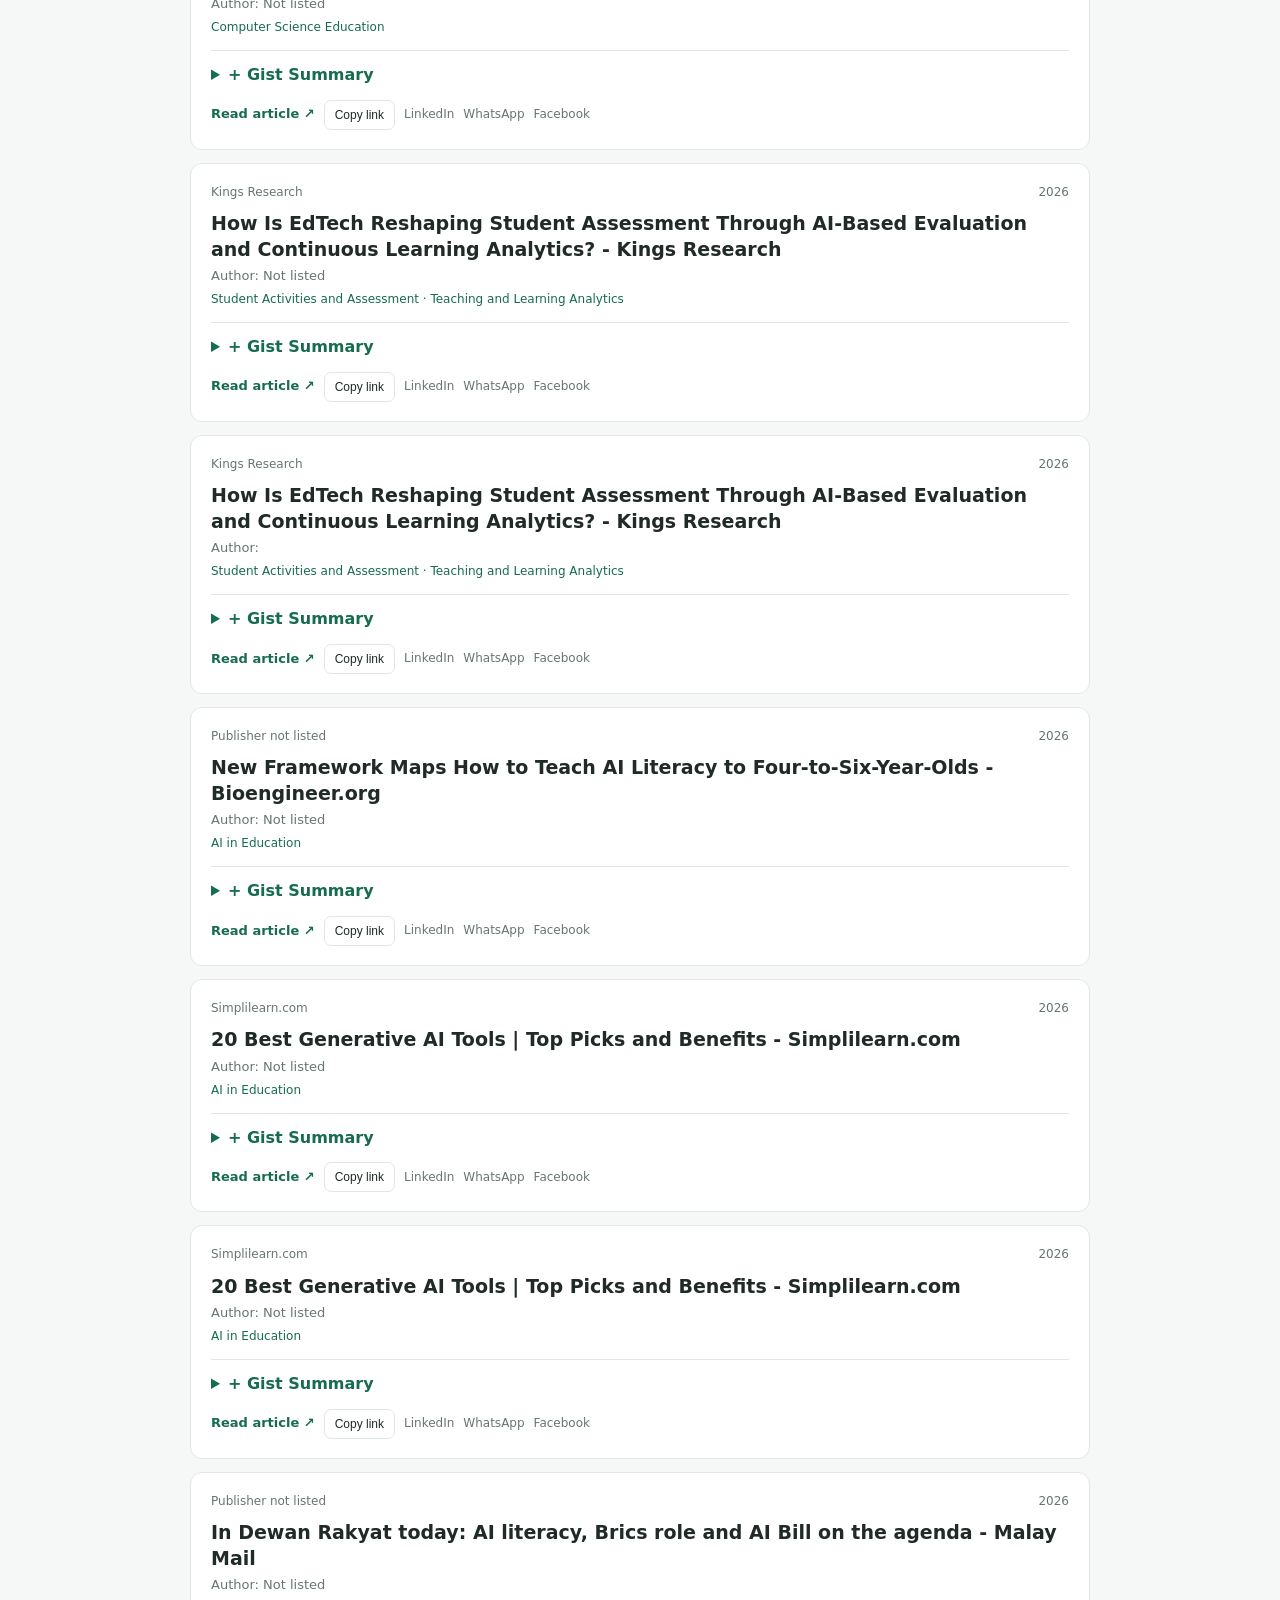
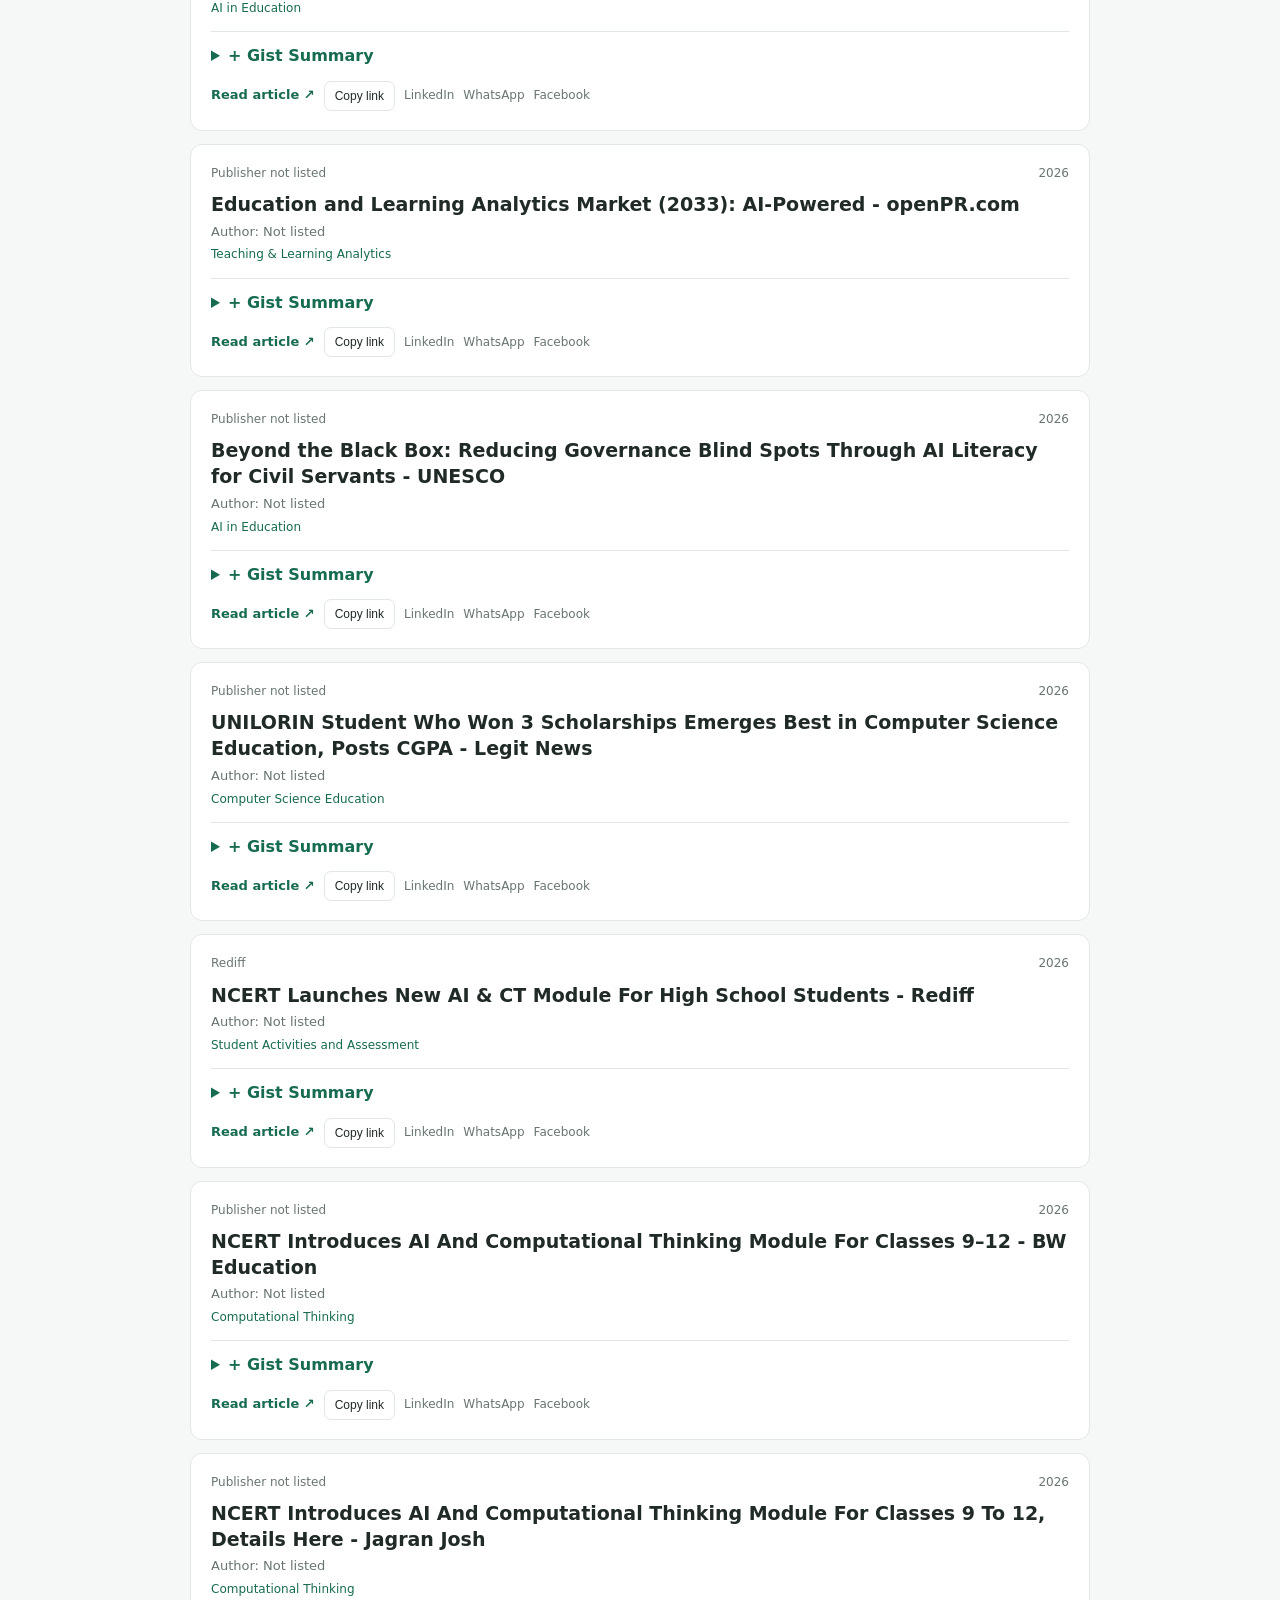
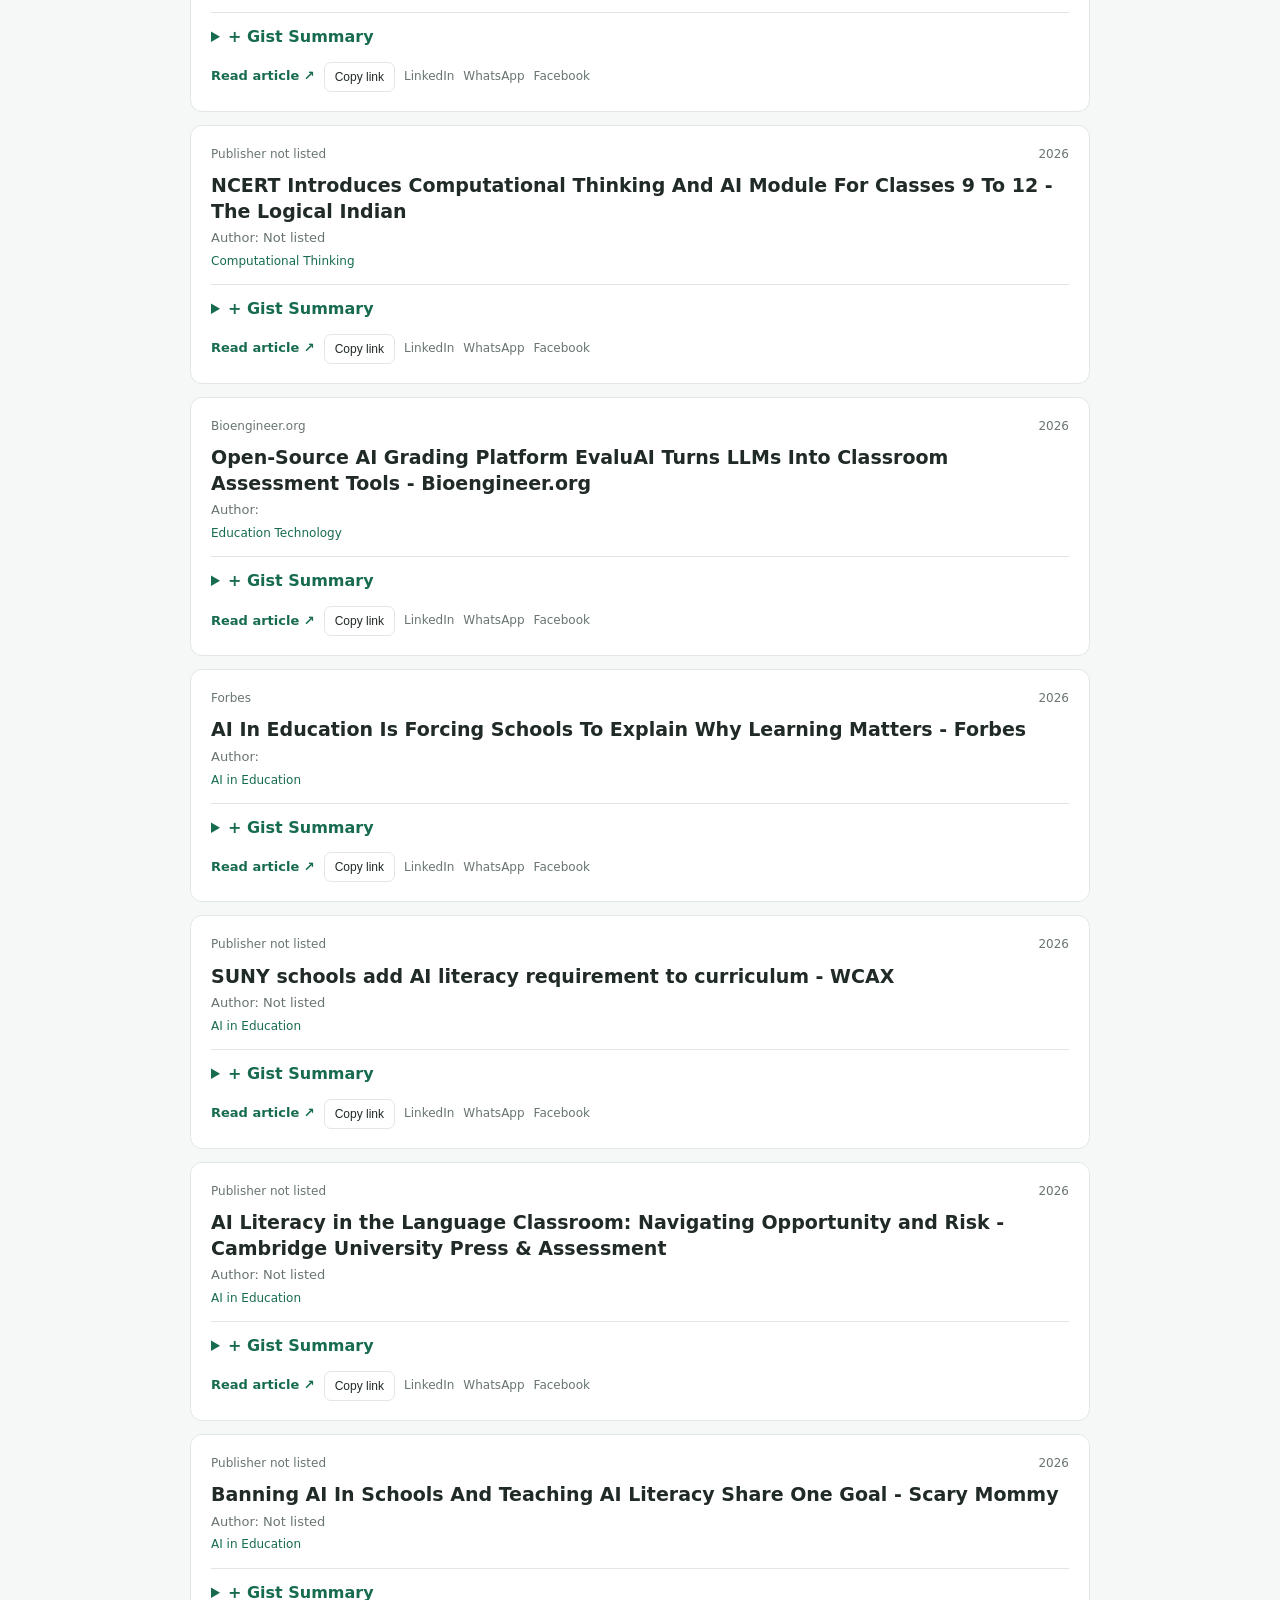
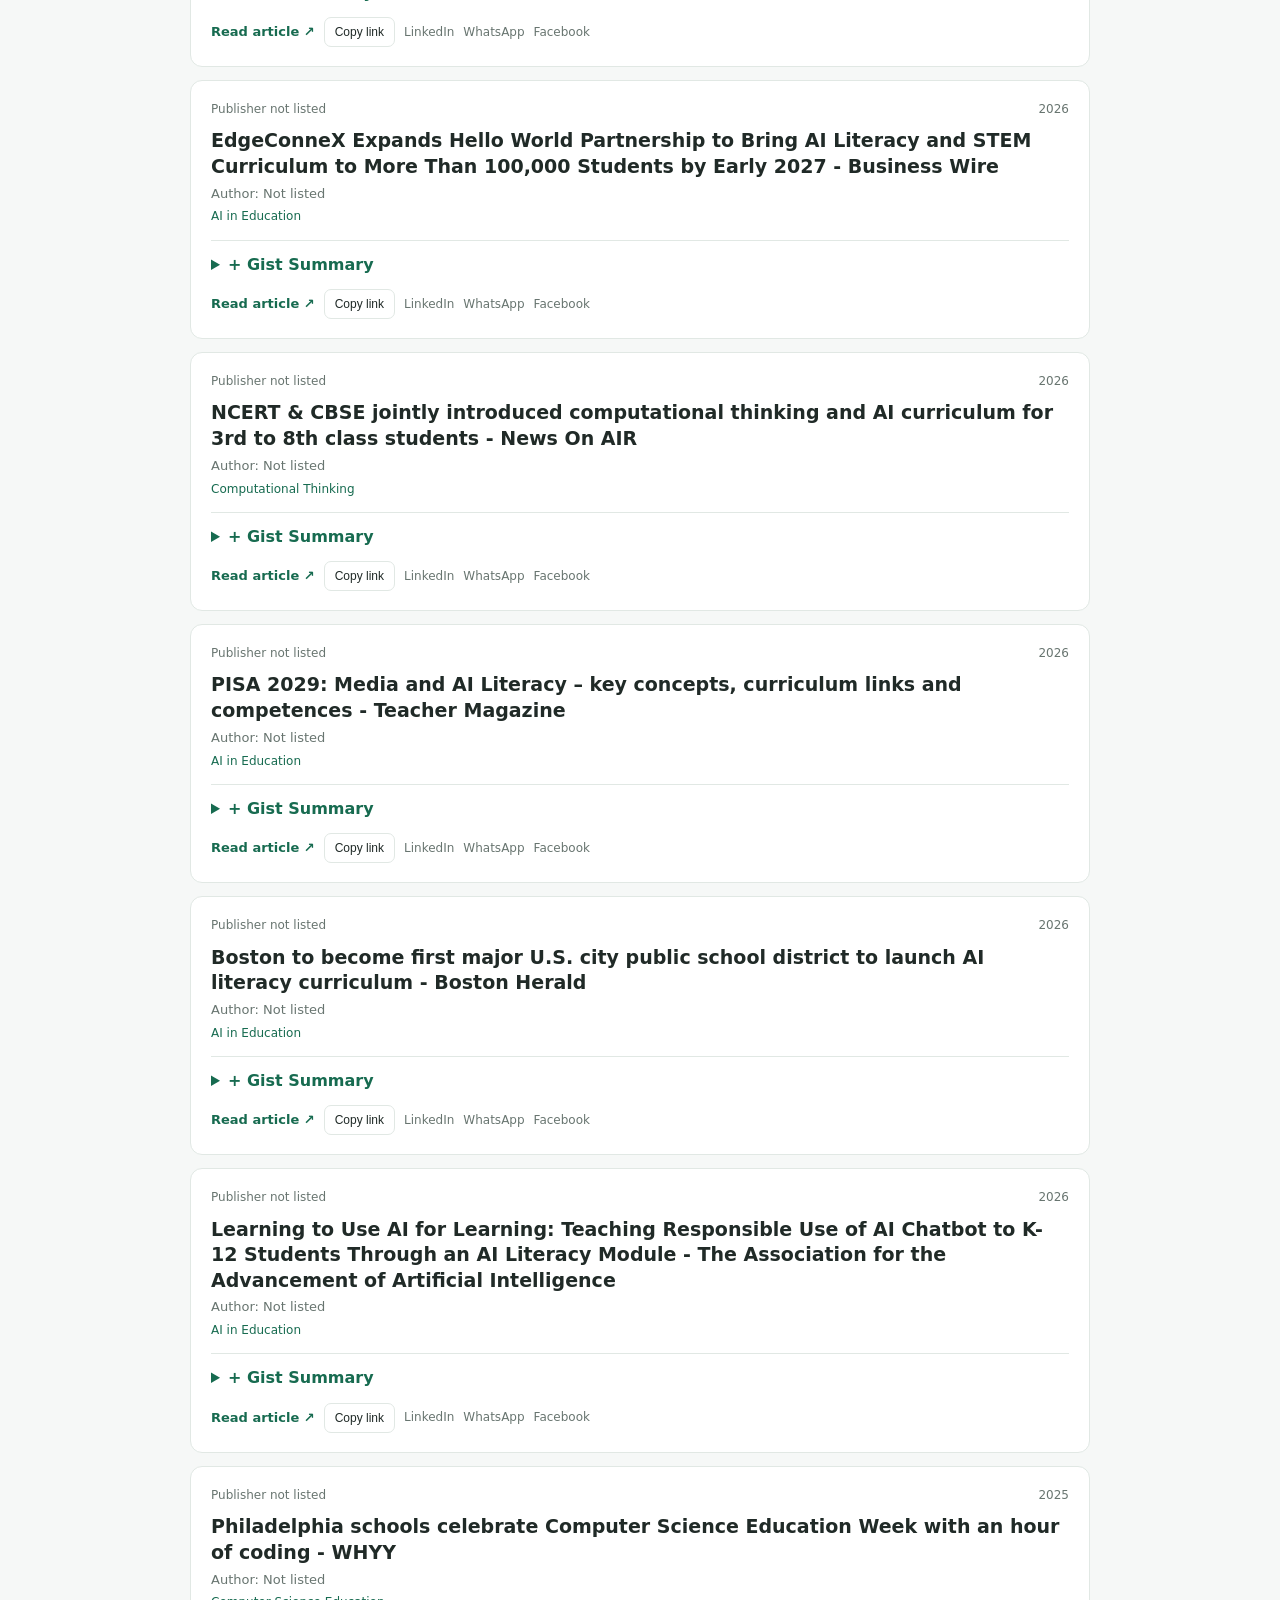
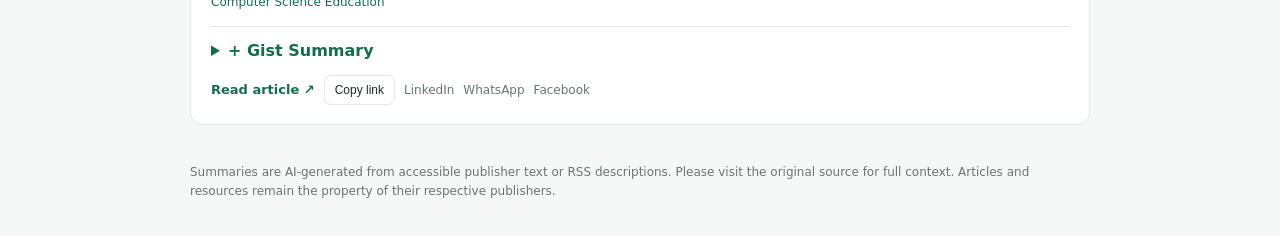
==== commit 38238c41: "Update CS and AI Education Digest" ====
--- a/index.html
+++ b/index.html
@@ -45,20 +45,39 @@
 <header>
   <h1>CS &amp; AI Education Digest</h1>
   <p class="intro">A concise collection of Computer Science and AI Education articles, school learning resources, classroom activities, quizzes, teaching models and learning analytics.</p>
-  <p class="updated">Last updated: 23 Nov 2026, 07:47 UTC · 42 articles</p>
+  <p class="updated">Last updated: 24 Nov 2026, 10:01 UTC · 47 articles</p>
 </header>
 <div class="tools">
   <input id="filter" type="search" placeholder="Search title, publisher or topic..." aria-label="Filter articles">
-  <p class="count" id="count" aria-live="polite">Showing 42 articles</p>
+  <p class="count" id="count" aria-live="polite">Showing 47 articles</p>
 </div>
 <section id="articles" aria-label="Articles">
+
+    <article class="article" data-search="syrian students join 2026 bebras computational thinking challenge - سانا سانا computational thinking">
+      <div class="meta"><span>سانا</span><span>2026</span></div>
+      <h2><a href="https://news.google.com/rss/articles/CBMiTkFVX3lxTFBMS3dDNURUajhfaFREU1U0ekxEd3ZqRlE4YUFvak02U1BfRnRvVVZFU01CNWpVQUlLRThHNzQwajk0LUhsYVlRSUlJeFdhQQ?oc=5&amp;hl=en-US&amp;gl=US&amp;ceid=US%3Aen" target="_blank" rel="noopener noreferrer">Syrian students join 2026 Bebras Computational Thinking Challenge - سانا</a></h2>
+      <p class="byline">Author: Not listed</p>
+      <p class="topics">Computational Thinking</p>
+      <details class="gist" >
+        <summary>+ Gist Summary</summary>
+        <div class="gist-body"><p class="summary-note">Gist unavailable for this article. Check the workflow log for the Gemini or source-extraction error.</p></div>
+      </details>
+      <div class="actions">
+        <a class="read" href="https://news.google.com/rss/articles/CBMiTkFVX3lxTFBMS3dDNURUajhfaFREU1U0ekxEd3ZqRlE4YUFvak02U1BfRnRvVVZFU01CNWpVQUlLRThHNzQwajk0LUhsYVlRSUlJeFdhQQ?oc=5&amp;hl=en-US&amp;gl=US&amp;ceid=US%3Aen" target="_blank" rel="noopener noreferrer">Read article ↗</a>
+        <button type="button" class="share" data-url="https://news.google.com/rss/articles/CBMiTkFVX3lxTFBMS3dDNURUajhfaFREU1U0ekxEd3ZqRlE4YUFvak02U1BfRnRvVVZFU01CNWpVQUlLRThHNzQwajk0LUhsYVlRSUlJeFdhQQ?oc=5&amp;hl=en-US&amp;gl=US&amp;ceid=US%3Aen" data-title="Syrian students join 2026 Bebras Computational Thinking Challenge - سانا">Copy link</button>
+        <a class="social" href="https://www.linkedin.com/sharing/share-offsite/?url=https%3A%2F%2Fnews.google.com%2Frss%2Farticles%2FCBMiTkFVX3lxTFBMS3dDNURUajhfaFREU1U0ekxEd3ZqRlE4YUFvak02U1BfRnRvVVZFU01CNWpVQUlLRThHNzQwajk0LUhsYVlRSUlJeFdhQQ%3Foc%3D5%26hl%3Den-US%26gl%3DUS%26ceid%3DUS%253Aen" target="_blank" rel="noopener noreferrer">LinkedIn</a>
+        <a class="social" href="https://wa.me/?text=Syrian%20students%20join%202026%20Bebras%20Computational%20Thinking%20Challenge%20-%20%D8%B3%D8%A7%D9%86%D8%A7%20https%3A%2F%2Fnews.google.com%2Frss%2Farticles%2FCBMiTkFVX3lxTFBMS3dDNURUajhfaFREU1U0ekxEd3ZqRlE4YUFvak02U1BfRnRvVVZFU01CNWpVQUlLRThHNzQwajk0LUhsYVlRSUlJeFdhQQ%3Foc%3D5%26hl%3Den-US%26gl%3DUS%26ceid%3DUS%253Aen" target="_blank" rel="noopener noreferrer">WhatsApp</a>
+        <a class="social" href="https://www.facebook.com/sharer/sharer.php?u=https%3A%2F%2Fnews.google.com%2Frss%2Farticles%2FCBMiTkFVX3lxTFBMS3dDNURUajhfaFREU1U0ekxEd3ZqRlE4YUFvak02U1BfRnRvVVZFU01CNWpVQUlLRThHNzQwajk0LUhsYVlRSUlJeFdhQQ%3Foc%3D5%26hl%3Den-US%26gl%3DUS%26ceid%3DUS%253Aen" target="_blank" rel="noopener noreferrer">Facebook</a>
+      </div>
+    </article>
+    
 
     <article class="article" data-search="the learning frontier: ai in education conference for independent schools - superpower daily superpower daily ai in education">
       <div class="meta"><span>Superpower Daily</span><span>2026</span></div>
       <h2><a href="https://news.google.com/rss/articles/[base64]?oc=5&amp;hl=en-US&amp;gl=US&amp;ceid=US%3Aen" target="_blank" rel="noopener noreferrer">The Learning Frontier: AI in Education Conference for Independent Schools - Superpower Daily</a></h2>
       <p class="byline">Author: Not listed</p>
       <p class="topics">AI in Education</p>
-      <details class="gist" open>
+      <details class="gist" >
         <summary>+ Gist Summary</summary>
         <div class="gist-body">Main idea: The source mentions The Learning Frontier, an artificial intelligence in education conference specifically tailored for independent schools, as reported by Superpower Daily.<br><br>Classroom use: The available text does not provide specific details on how a computer science or artificial intelligence teacher or school learner could use it in the classroom.<br><br>Why it is useful: The practical or research value cannot be determined because the provided source text is incomplete and only consists of a short event title and publisher name without further details.</div>
       </details>
@@ -72,6 +91,25 @@
     </article>
     
 
+    <article class="article" data-search="the learning frontier: ai in education conference for independent schools - superpower daily superpower daily ai in education">
+      <div class="meta"><span>Superpower Daily</span><span>2026</span></div>
+      <h2><a href="https://news.google.com/rss/articles/[base64]?oc=5" target="_blank" rel="noopener noreferrer">The Learning Frontier: AI in Education Conference for Independent Schools - Superpower Daily</a></h2>
+      <p class="byline">Author: </p>
+      <p class="topics">AI in Education</p>
+      <details class="gist" >
+        <summary>+ Gist Summary</summary>
+        <div class="gist-body"><p class="summary-note">Summary is pending.</p></div>
+      </details>
+      <div class="actions">
+        <a class="read" href="https://news.google.com/rss/articles/[base64]?oc=5" target="_blank" rel="noopener noreferrer">Read article ↗</a>
+        <button type="button" class="share" data-url="https://news.google.com/rss/articles/[base64]?oc=5" data-title="The Learning Frontier: AI in Education Conference for Independent Schools - Superpower Daily">Copy link</button>
+        <a class="social" href="https://www.linkedin.com/sharing/share-offsite/?url=https%3A%2F%2Fnews.google.com%2Frss%2Farticles%[base64]%3Foc%3D5" target="_blank" rel="noopener noreferrer">LinkedIn</a>
+        <a class="social" href="https://wa.me/?text=The%20Learning%20Frontier%3A%20AI%20in%20Education%20Conference%20for%20Independent%20Schools%20-%20Superpower%20Daily%20https%3A%2F%2Fnews.google.com%2Frss%2Farticles%[base64]%3Foc%3D5" target="_blank" rel="noopener noreferrer">WhatsApp</a>
+        <a class="social" href="https://www.facebook.com/sharer/sharer.php?u=https%3A%2F%2Fnews.google.com%2Frss%2Farticles%[base64]%3Foc%3D5" target="_blank" rel="noopener noreferrer">Facebook</a>
+      </div>
+    </article>
+    
+
     <article class="article" data-search="ridge high school students to explore artificial intelligence through new share ai club - tapinto tapinto student activities and assessment">
       <div class="meta"><span>TAPinto</span><span>2026</span></div>
       <h2><a href="https://news.google.com/rss/articles/[base64]?oc=5&amp;hl=en-US&amp;gl=US&amp;ceid=US%3Aen" target="_blank" rel="noopener noreferrer">Ridge High School Students to Explore Artificial Intelligence Through New SHARE AI Club - TAPinto</a></h2>
@@ -110,6 +148,25 @@
     </article>
     
 
+    <article class="article" data-search="deped’s ai tool &#x27;project sabay&#x27; to identify learners’ needs in 15 minutes manila – the department of education (deped) on wednesday highlighted the benefits of the artificial intelligence (ai) tool called project sabay in helping teachers identify learners&#x27; ne - facebook facebook education technology">
+      <div class="meta"><span>Facebook</span><span>2026</span></div>
+      <h2><a href="https://news.google.com/rss/articles/[base64]?oc=5&amp;hl=en-US&amp;gl=US&amp;ceid=US%3Aen" target="_blank" rel="noopener noreferrer">DepEd’s AI tool &#x27;Project SABAY&#x27; to identify learners’ needs in 15 minutes MANILA – The Department of Education (DepEd) on Wednesday highlighted the benefits of the artificial intelligence (AI) tool called Project SABAY in helping teachers identify learners&#x27; ne - Facebook</a></h2>
+      <p class="byline">Author: Not listed</p>
+      <p class="topics">Education Technology</p>
+      <details class="gist" >
+        <summary>+ Gist Summary</summary>
+        <div class="gist-body">Main idea: The Department of Education highlighted an artificial intelligence tool named Project SABAY, which is designed to identify learners&#x27; needs in fifteen minutes.<br><br>Classroom use: Teachers could potentially use this AI tool to help identify learners&#x27; needs within a short timeframe, based on the limited information provided in the source text.<br><br>Why it is useful: It offers a potentially fast assessment process, claiming to identify student needs in just fifteen minutes, though specific features and practical applications are not detailed in the available text.</div>
+      </details>
+      <div class="actions">
+        <a class="read" href="https://news.google.com/rss/articles/[base64]?oc=5&amp;hl=en-US&amp;gl=US&amp;ceid=US%3Aen" target="_blank" rel="noopener noreferrer">Read article ↗</a>
+        <button type="button" class="share" data-url="https://news.google.com/rss/articles/[base64]?oc=5&amp;hl=en-US&amp;gl=US&amp;ceid=US%3Aen" data-title="DepEd’s AI tool &#x27;Project SABAY&#x27; to identify learners’ needs in 15 minutes MANILA – The Department of Education (DepEd) on Wednesday highlighted the benefits of the artificial intelligence (AI) tool called Project SABAY in helping teachers identify learners&#x27; ne - Facebook">Copy link</button>
+        <a class="social" href="https://www.linkedin.com/sharing/share-offsite/?url=https%3A%2F%2Fnews.google.com%2Frss%2Farticles%[base64]%3Foc%3D5%26hl%3Den-US%26gl%3DUS%26ceid%3DUS%253Aen" target="_blank" rel="noopener noreferrer">LinkedIn</a>
+        <a class="social" href="https://wa.me/?text=DepEd%E2%80%99s%20AI%20tool%20%27Project%20SABAY%27%20to%20identify%20learners%E2%80%99%20needs%20in%2015%20minutes%20MANILA%20%E2%80%93%20The%20Department%20of%20Education%20%28DepEd%29%20on%20Wednesday%20highlighted%20the%20benefits%20of%20the%20artificial%20intelligence%20%28AI%29%20tool%20called%20Project%20SABAY%20in%20helping%20teachers%20identify%20learners%27%20ne%20-%20Facebook%20https%3A%2F%2Fnews.google.com%2Frss%2Farticles%[base64]%3Foc%3D5%26hl%3Den-US%26gl%3DUS%26ceid%3DUS%253Aen" target="_blank" rel="noopener noreferrer">WhatsApp</a>
+        <a class="social" href="https://www.facebook.com/sharer/sharer.php?u=https%3A%2F%2Fnews.google.com%2Frss%2Farticles%[base64]%3Foc%3D5%26hl%3Den-US%26gl%3DUS%26ceid%3DUS%253Aen" target="_blank" rel="noopener noreferrer">Facebook</a>
+      </div>
+    </article>
+    
+
     <article class="article" data-search="ai in education: how artificial intelligence is transforming classrooms and digital learning in india - business news this week business news this week ai in education digital pedagogy">
       <div class="meta"><span>Business News This Week</span><span>2026</span></div>
       <h2><a href="https://news.google.com/rss/articles/[base64]?oc=5&amp;hl=en-US&amp;gl=US&amp;ceid=US%3Aen" target="_blank" rel="noopener noreferrer">AI in Education: How Artificial Intelligence Is Transforming Classrooms and Digital Learning in India - Business News This Week</a></h2>
@@ -148,6 +205,25 @@
     </article>
     
 
+    <article class="article" data-search="bu’s eval collaborative researches ai tools in education, seeks to ‘understand the limits’ - the daily free press the daily free press education technology">
+      <div class="meta"><span>The Daily Free Press</span><span>2026</span></div>
+      <h2><a href="https://news.google.com/rss/articles/[base64]?oc=5" target="_blank" rel="noopener noreferrer">BU’s EVAL collaborative researches AI tools in education, seeks to ‘understand the limits’ - The Daily Free Press</a></h2>
+      <p class="byline">Author: </p>
+      <p class="topics">Education Technology</p>
+      <details class="gist" >
+        <summary>+ Gist Summary</summary>
+        <div class="gist-body"><p class="summary-note">Summary is pending.</p></div>
+      </details>
+      <div class="actions">
+        <a class="read" href="https://news.google.com/rss/articles/[base64]?oc=5" target="_blank" rel="noopener noreferrer">Read article ↗</a>
+        <button type="button" class="share" data-url="https://news.google.com/rss/articles/[base64]?oc=5" data-title="BU’s EVAL collaborative researches AI tools in education, seeks to ‘understand the limits’ - The Daily Free Press">Copy link</button>
+        <a class="social" href="https://www.linkedin.com/sharing/share-offsite/?url=https%3A%2F%2Fnews.google.com%2Frss%2Farticles%[base64]%3Foc%3D5" target="_blank" rel="noopener noreferrer">LinkedIn</a>
+        <a class="social" href="https://wa.me/?text=BU%E2%80%99s%20EVAL%20collaborative%20researches%20AI%20tools%20in%20education%2C%20seeks%20to%20%E2%80%98understand%20the%20limits%E2%80%99%20-%20The%20Daily%20Free%20Press%20https%3A%2F%2Fnews.google.com%2Frss%2Farticles%[base64]%3Foc%3D5" target="_blank" rel="noopener noreferrer">WhatsApp</a>
+        <a class="social" href="https://www.facebook.com/sharer/sharer.php?u=https%3A%2F%2Fnews.google.com%2Frss%2Farticles%[base64]%3Foc%3D5" target="_blank" rel="noopener noreferrer">Facebook</a>
+      </div>
+    </article>
+    
+
     <article class="article" data-search="chicago schools block student ai tools as google changes threaten search access - heartlander news heartlander news education technology">
       <div class="meta"><span>Heartlander News</span><span>2026</span></div>
       <h2><a href="https://news.google.com/rss/articles/[base64]?oc=5&amp;hl=en-US&amp;gl=US&amp;ceid=US%3Aen" target="_blank" rel="noopener noreferrer">Chicago schools block student AI tools as Google changes threaten Search access - Heartlander News</a></h2>
@@ -338,6 +414,25 @@
     </article>
     
 
+    <article class="article" data-search="nagaland university develops assessment tool to evaluate teachers&#x27; inclusive education skills - et education et education education technology">
+      <div class="meta"><span>ET Education</span><span>2026</span></div>
+      <h2><a href="https://news.google.com/rss/articles/[base64]?oc=5&amp;hl=en-US&amp;gl=US&amp;ceid=US%3Aen" target="_blank" rel="noopener noreferrer">Nagaland University develops assessment tool to evaluate teachers&#x27; inclusive education skills - ET Education</a></h2>
+      <p class="byline">Author: Not listed</p>
+      <p class="topics">Education Technology</p>
+      <details class="gist" >
+        <summary>+ Gist Summary</summary>
+        <div class="gist-body">Main idea: Nagaland University has developed an assessment tool designed to evaluate teachers&#x27; inclusive education skills. <br><br>Classroom use: Although the source text lacks specific details on computer science or artificial intelligence applications, a school-level CS or AI educator could potentially adapt or reference such evaluation frameworks to ensure their inclusive teaching practices accommodate diverse learners during technology instruction. <br><br>Why it is useful: The tool offers a method for evaluating educators&#x27; inclusive education skills, which may help support professional development in inclusive teaching practices, though its direct practical application to school-level computer science and AI education remains limited based on the provided text.</div>
+      </details>
+      <div class="actions">
+        <a class="read" href="https://news.google.com/rss/articles/[base64]?oc=5&amp;hl=en-US&amp;gl=US&amp;ceid=US%3Aen" target="_blank" rel="noopener noreferrer">Read article ↗</a>
+        <button type="button" class="share" data-url="https://news.google.com/rss/articles/[base64]?oc=5&amp;hl=en-US&amp;gl=US&amp;ceid=US%3Aen" data-title="Nagaland University develops assessment tool to evaluate teachers&#x27; inclusive education skills - ET Education">Copy link</button>
+        <a class="social" href="https://www.linkedin.com/sharing/share-offsite/?url=https%3A%2F%2Fnews.google.com%2Frss%2Farticles%[base64]%3Foc%3D5%26hl%3Den-US%26gl%3DUS%26ceid%3DUS%253Aen" target="_blank" rel="noopener noreferrer">LinkedIn</a>
+        <a class="social" href="https://wa.me/?text=Nagaland%20University%20develops%20assessment%20tool%20to%20evaluate%20teachers%27%20inclusive%20education%20skills%20-%20ET%20Education%20https%3A%2F%2Fnews.google.com%2Frss%2Farticles%[base64]%3Foc%3D5%26hl%3Den-US%26gl%3DUS%26ceid%3DUS%253Aen" target="_blank" rel="noopener noreferrer">WhatsApp</a>
+        <a class="social" href="https://www.facebook.com/sharer/sharer.php?u=https%3A%2F%2Fnews.google.com%2Frss%2Farticles%[base64]%3Foc%3D5%26hl%3Den-US%26gl%3DUS%26ceid%3DUS%253Aen" target="_blank" rel="noopener noreferrer">Facebook</a>
+      </div>
+    </article>
+    
+
     <article class="article" data-search="mit professor talks ai in computer science education, research - the daily cardinal publisher not listed computer science education">
       <div class="meta"><span>Publisher not listed</span><span>2026</span></div>
       <h2><a href="https://news.google.com/rss/articles/[base64]" target="_blank" rel="noopener noreferrer">MIT professor talks AI in computer science education, research - The Daily Cardinal</a></h2>
@@ -471,6 +566,25 @@
     </article>
     
 
+    <article class="article" data-search="20 best generative ai tools | top picks and benefits - simplilearn.com simplilearn.com ai in education">
+      <div class="meta"><span>Simplilearn.com</span><span>2026</span></div>
+      <h2><a href="https://news.google.com/rss/articles/[base64]?oc=5&amp;hl=en-US&amp;gl=US&amp;ceid=US%3Aen" target="_blank" rel="noopener noreferrer">20 Best Generative AI Tools | Top Picks and Benefits - Simplilearn.com</a></h2>
+      <p class="byline">Author: Not listed</p>
+      <p class="topics">AI in Education</p>
+      <details class="gist" >
+        <summary>+ Gist Summary</summary>
+        <div class="gist-body"><p class="summary-note">Gist unavailable for this article. Check the workflow log for the Gemini or source-extraction error.</p></div>
+      </details>
+      <div class="actions">
+        <a class="read" href="https://news.google.com/rss/articles/[base64]?oc=5&amp;hl=en-US&amp;gl=US&amp;ceid=US%3Aen" target="_blank" rel="noopener noreferrer">Read article ↗</a>
+        <button type="button" class="share" data-url="https://news.google.com/rss/articles/[base64]?oc=5&amp;hl=en-US&amp;gl=US&amp;ceid=US%3Aen" data-title="20 Best Generative AI Tools | Top Picks and Benefits - Simplilearn.com">Copy link</button>
+        <a class="social" href="https://www.linkedin.com/sharing/share-offsite/?url=https%3A%2F%2Fnews.google.com%2Frss%2Farticles%[base64]%3Foc%3D5%26hl%3Den-US%26gl%3DUS%26ceid%3DUS%253Aen" target="_blank" rel="noopener noreferrer">LinkedIn</a>
+        <a class="social" href="https://wa.me/?text=20%20Best%20Generative%20AI%20Tools%20%7C%20Top%20Picks%20and%20Benefits%20-%20Simplilearn.com%20https%3A%2F%2Fnews.google.com%2Frss%2Farticles%[base64]%3Foc%3D5%26hl%3Den-US%26gl%3DUS%26ceid%3DUS%253Aen" target="_blank" rel="noopener noreferrer">WhatsApp</a>
+        <a class="social" href="https://www.facebook.com/sharer/sharer.php?u=https%3A%2F%2Fnews.google.com%2Frss%2Farticles%[base64]%3Foc%3D5%26hl%3Den-US%26gl%3DUS%26ceid%3DUS%253Aen" target="_blank" rel="noopener noreferrer">Facebook</a>
+      </div>
+    </article>
+    
+
     <article class="article" data-search="in dewan rakyat today: ai literacy, brics role and ai bill on the agenda - malay mail publisher not listed ai in education">
       <div class="meta"><span>Publisher not listed</span><span>2026</span></div>
       <h2><a href="https://news.google.com/rss/articles/[base64]" target="_blank" rel="noopener noreferrer">In Dewan Rakyat today: AI literacy, Brics role and AI Bill on the agenda - Malay Mail</a></h2>
@@ -543,25 +657,6 @@
         <a class="social" href="https://www.linkedin.com/sharing/share-offsite/?url=https%3A%2F%2Fnews.google.com%2Frss%2Farticles%[base64]%3Foc%3D5%26hl%3Den-US%26gl%3DUS%26ceid%3DUS%253Aen" target="_blank" rel="noopener noreferrer">LinkedIn</a>
         <a class="social" href="https://wa.me/?text=UNILORIN%20Student%20Who%20Won%203%20Scholarships%20Emerges%20Best%20in%20Computer%20Science%20Education%2C%20Posts%20CGPA%20-%20Legit%20News%20https%3A%2F%2Fnews.google.com%2Frss%2Farticles%[base64]%3Foc%3D5%26hl%3Den-US%26gl%3DUS%26ceid%3DUS%253Aen" target="_blank" rel="noopener noreferrer">WhatsApp</a>
         <a class="social" href="https://www.facebook.com/sharer/sharer.php?u=https%3A%2F%2Fnews.google.com%2Frss%2Farticles%[base64]%3Foc%3D5%26hl%3Den-US%26gl%3DUS%26ceid%3DUS%253Aen" target="_blank" rel="noopener noreferrer">Facebook</a>
-      </div>
-    </article>
-    
-
-    <article class="article" data-search="ncert launches new ai &amp; ct module for high school students - rediff rediff student activities and assessment">
-      <div class="meta"><span>Rediff</span><span>2026</span></div>
-      <h2><a href="https://news.google.com/rss/articles/[base64]?oc=5&amp;hl=en-US&amp;gl=US&amp;ceid=US%3Aen" target="_blank" rel="noopener noreferrer">NCERT Launches New AI &amp; CT Module For High School Students - Rediff</a></h2>
-      <p class="byline">Author: Not listed</p>
-      <p class="topics">Student Activities and Assessment</p>
-      <details class="gist" >
-        <summary>+ Gist Summary</summary>
-        <div class="gist-body"><p class="summary-note">Gist unavailable for this article. Check the workflow log for the Gemini or source-extraction error.</p></div>
-      </details>
-      <div class="actions">
-        <a class="read" href="https://news.google.com/rss/articles/[base64]?oc=5&amp;hl=en-US&amp;gl=US&amp;ceid=US%3Aen" target="_blank" rel="noopener noreferrer">Read article ↗</a>
-        <button type="button" class="share" data-url="https://news.google.com/rss/articles/[base64]?oc=5&amp;hl=en-US&amp;gl=US&amp;ceid=US%3Aen" data-title="NCERT Launches New AI &amp; CT Module For High School Students - Rediff">Copy link</button>
-        <a class="social" href="https://www.linkedin.com/sharing/share-offsite/?url=https%3A%2F%2Fnews.google.com%2Frss%2Farticles%[base64]%3Foc%3D5%26hl%3Den-US%26gl%3DUS%26ceid%3DUS%253Aen" target="_blank" rel="noopener noreferrer">LinkedIn</a>
-        <a class="social" href="https://wa.me/?text=NCERT%20Launches%20New%20AI%20%26%20CT%20Module%20For%20High%20School%20Students%20-%20Rediff%20https%3A%2F%2Fnews.google.com%2Frss%2Farticles%[base64]%3Foc%3D5%26hl%3Den-US%26gl%3DUS%26ceid%3DUS%253Aen" target="_blank" rel="noopener noreferrer">WhatsApp</a>
-        <a class="social" href="https://www.facebook.com/sharer/sharer.php?u=https%3A%2F%2Fnews.google.com%2Frss%2Farticles%[base64]%3Foc%3D5%26hl%3Den-US%26gl%3DUS%26ceid%3DUS%253Aen" target="_blank" rel="noopener noreferrer">Facebook</a>
       </div>
     </article>
     
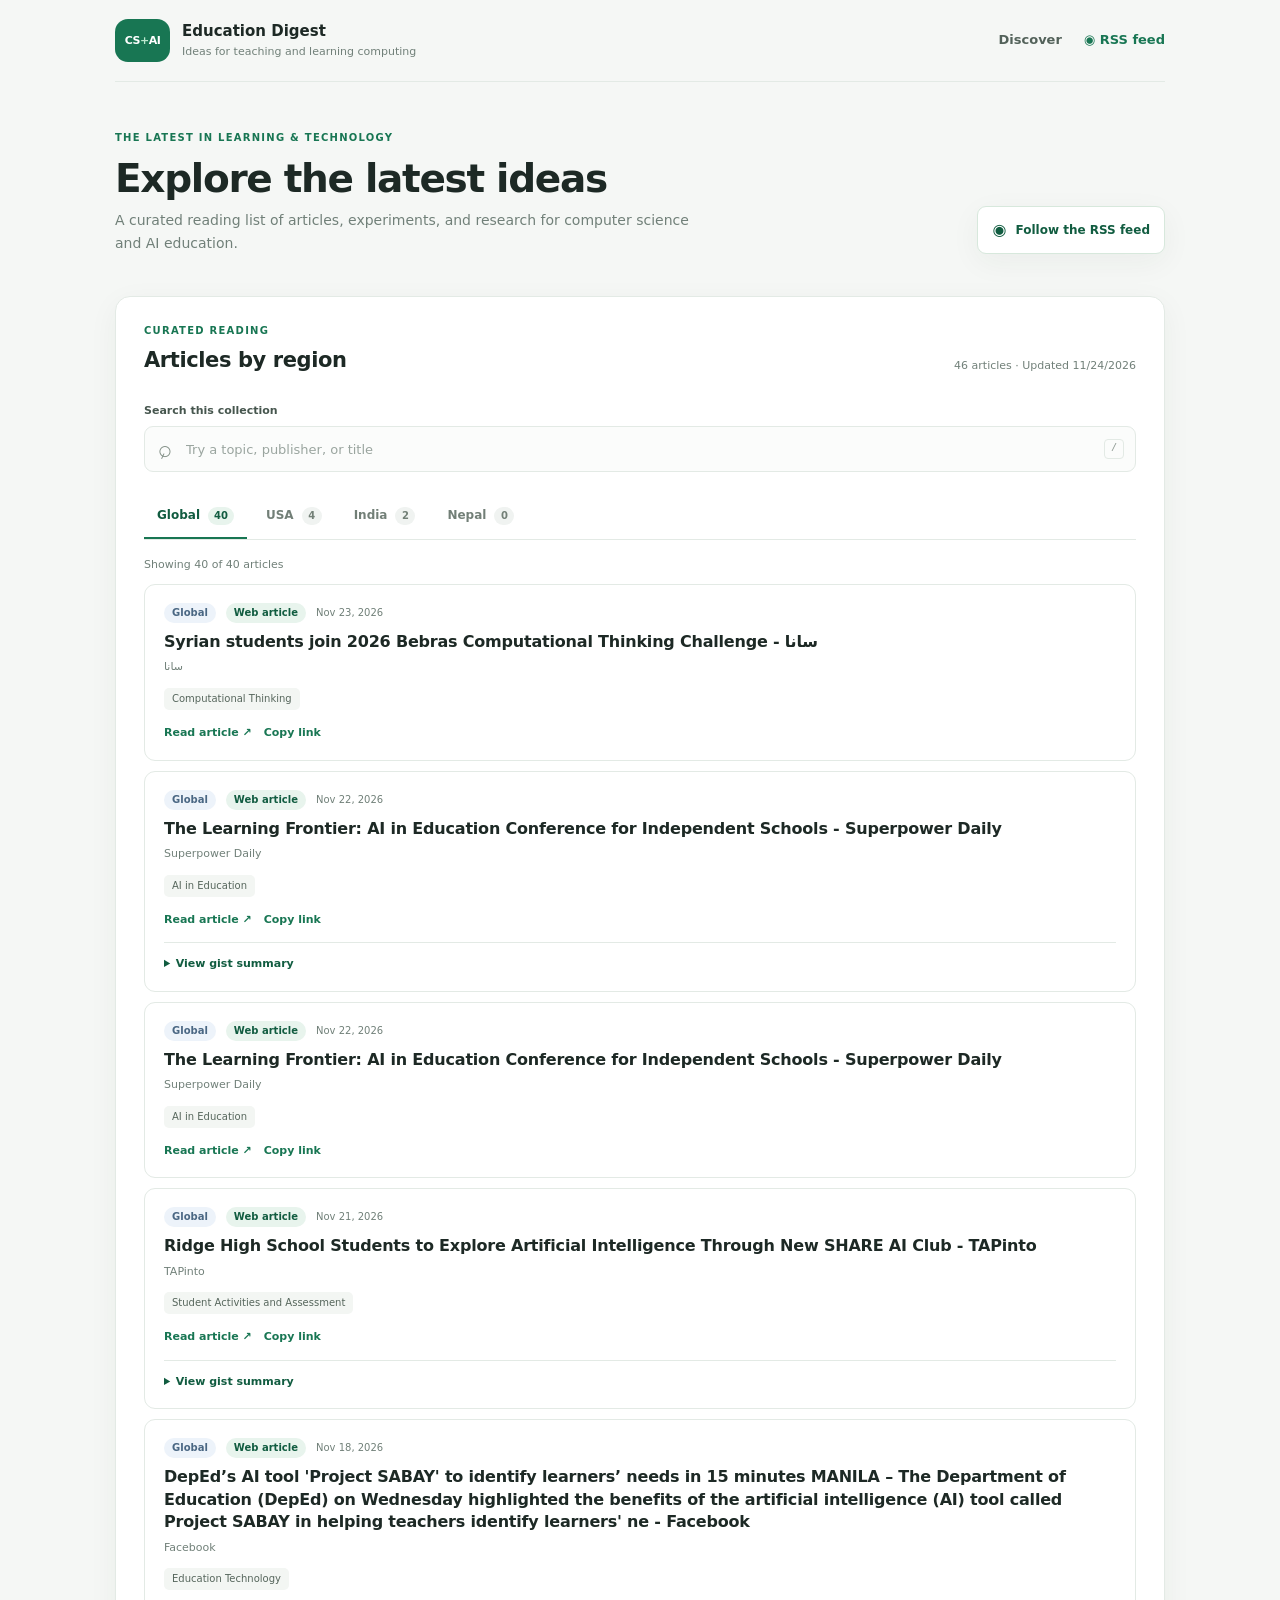
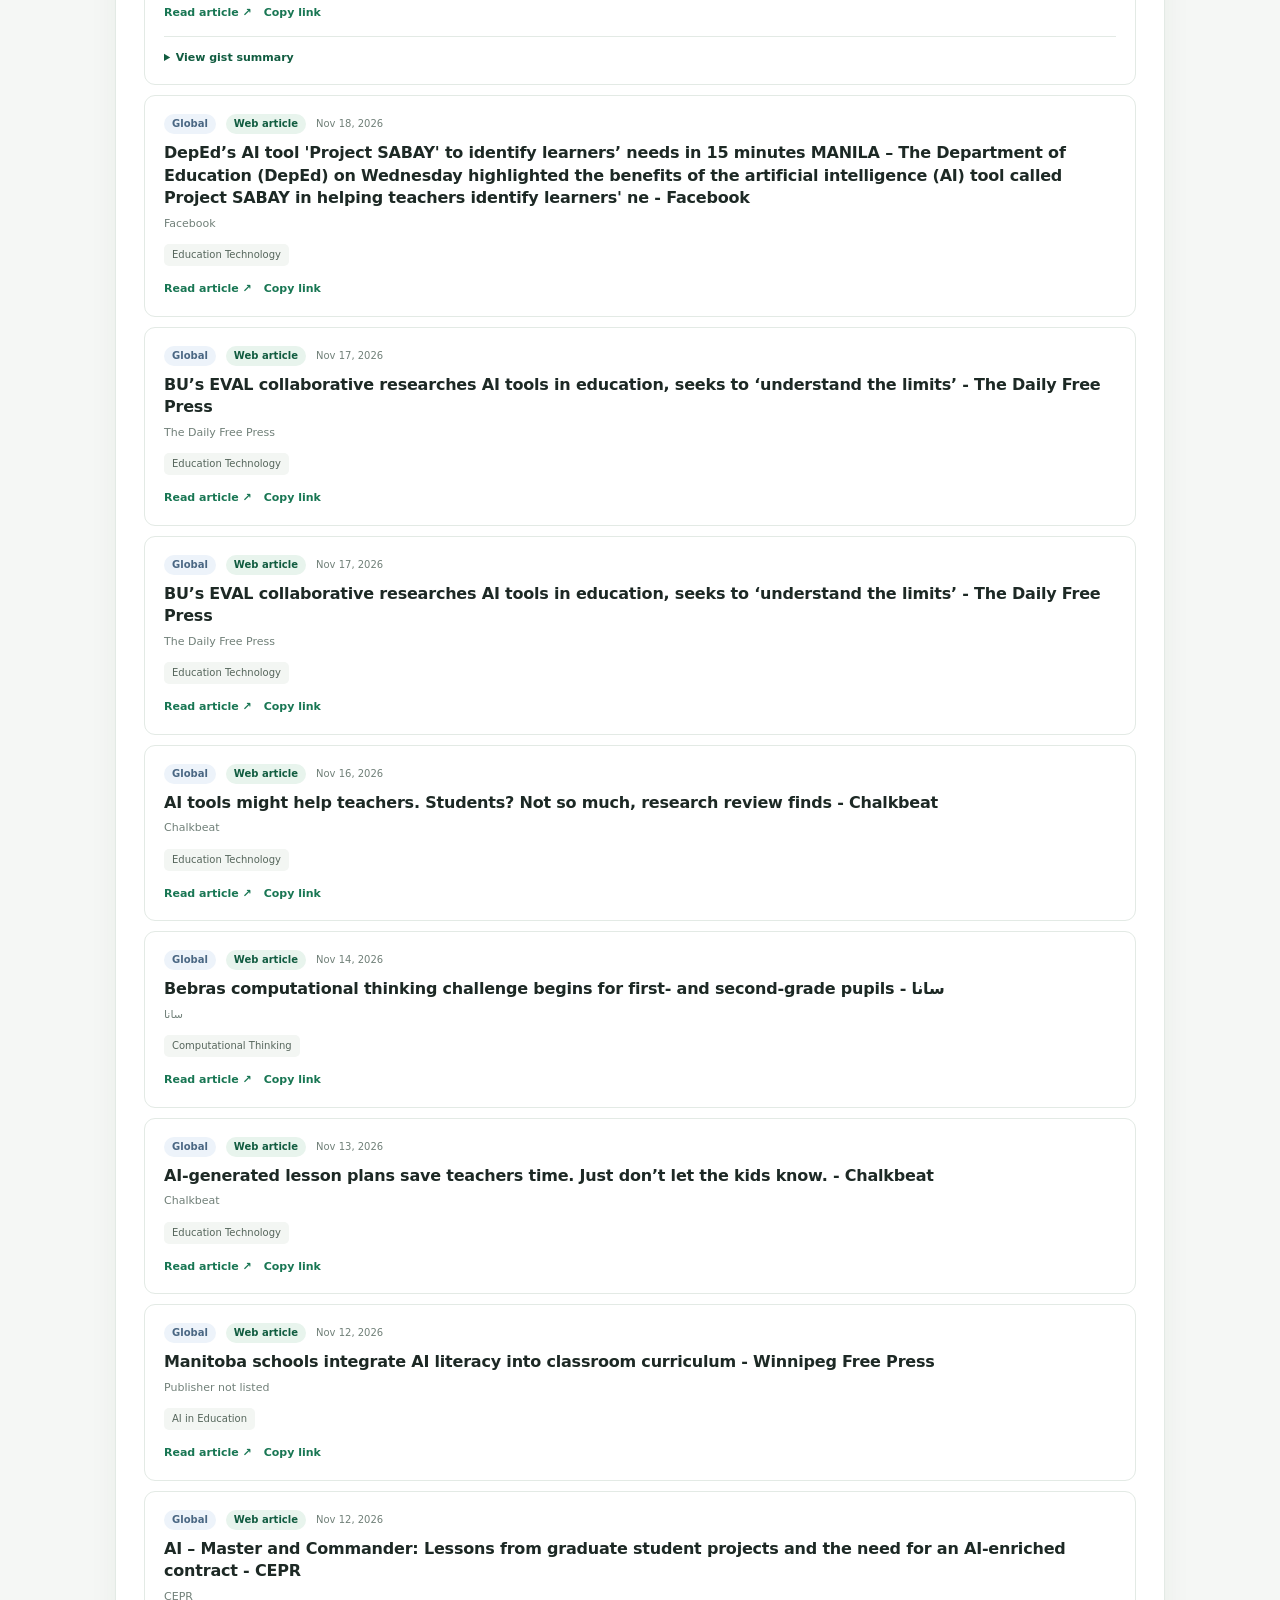
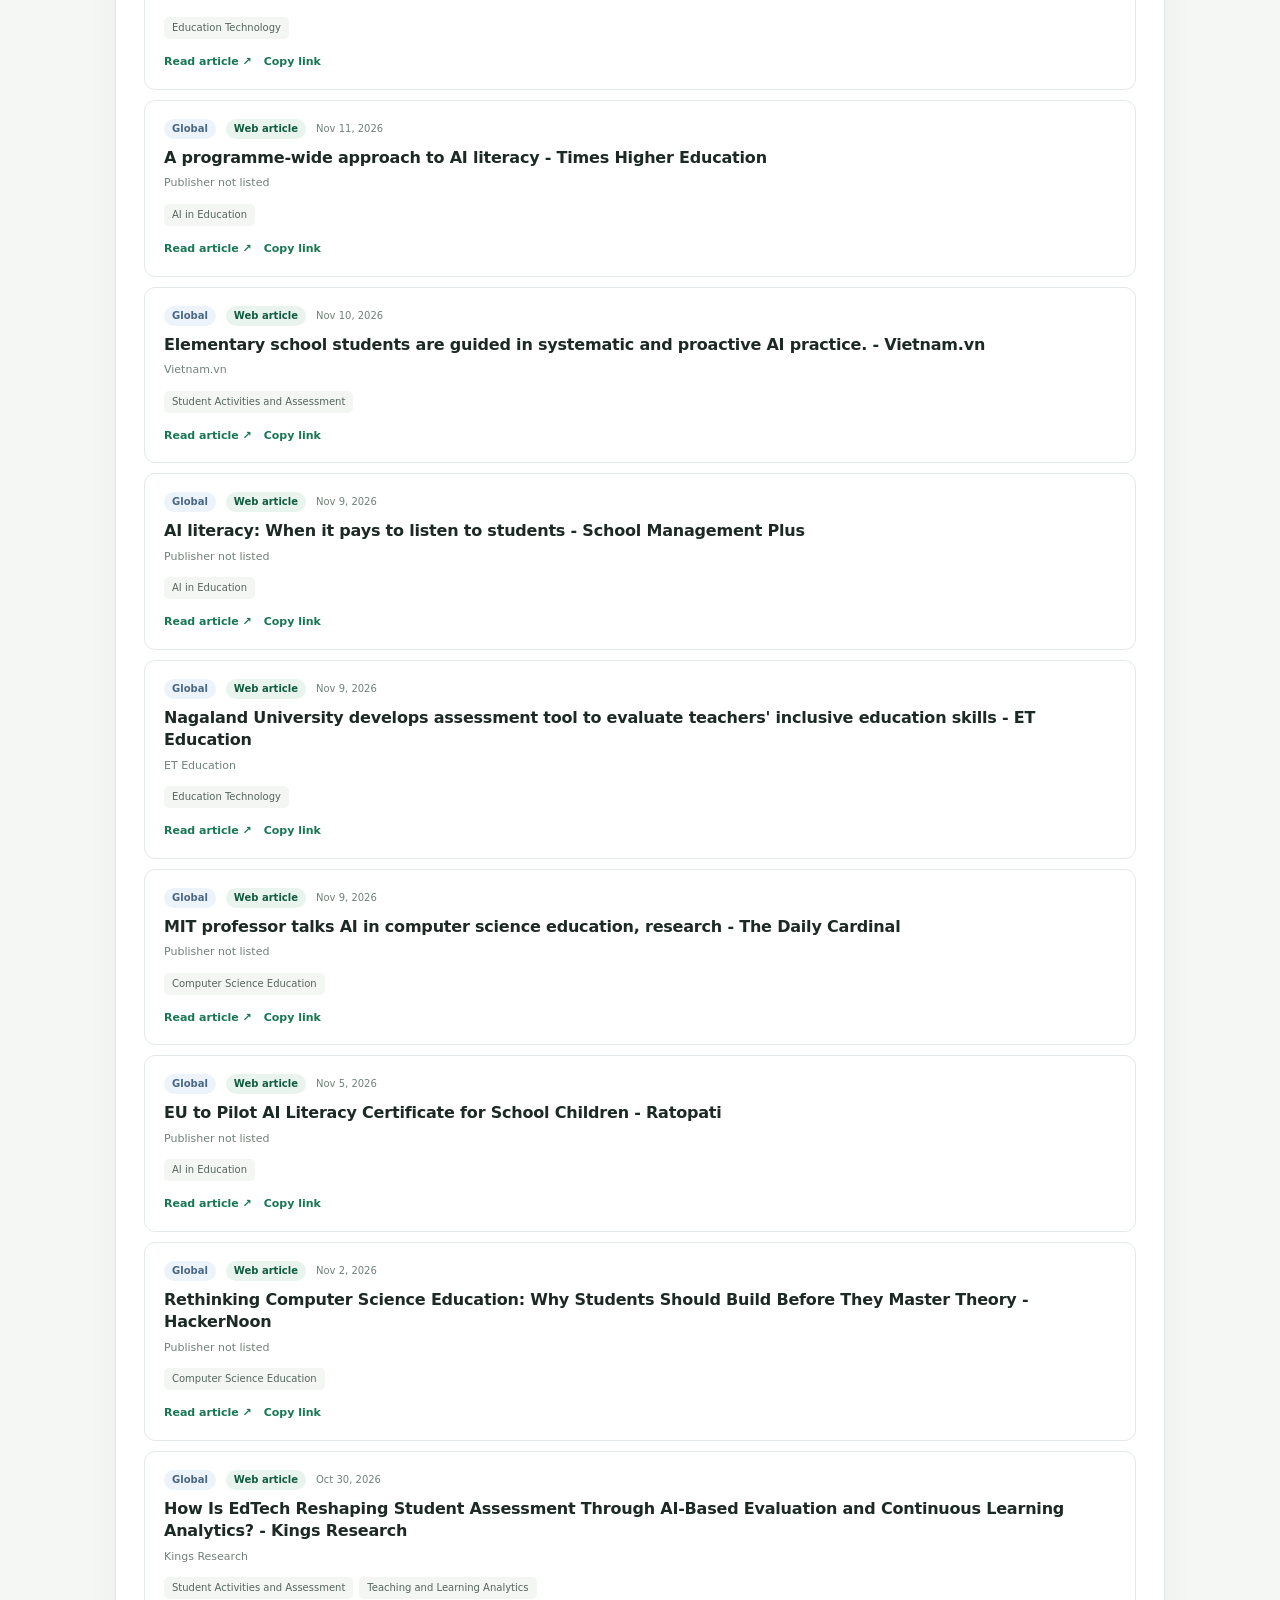
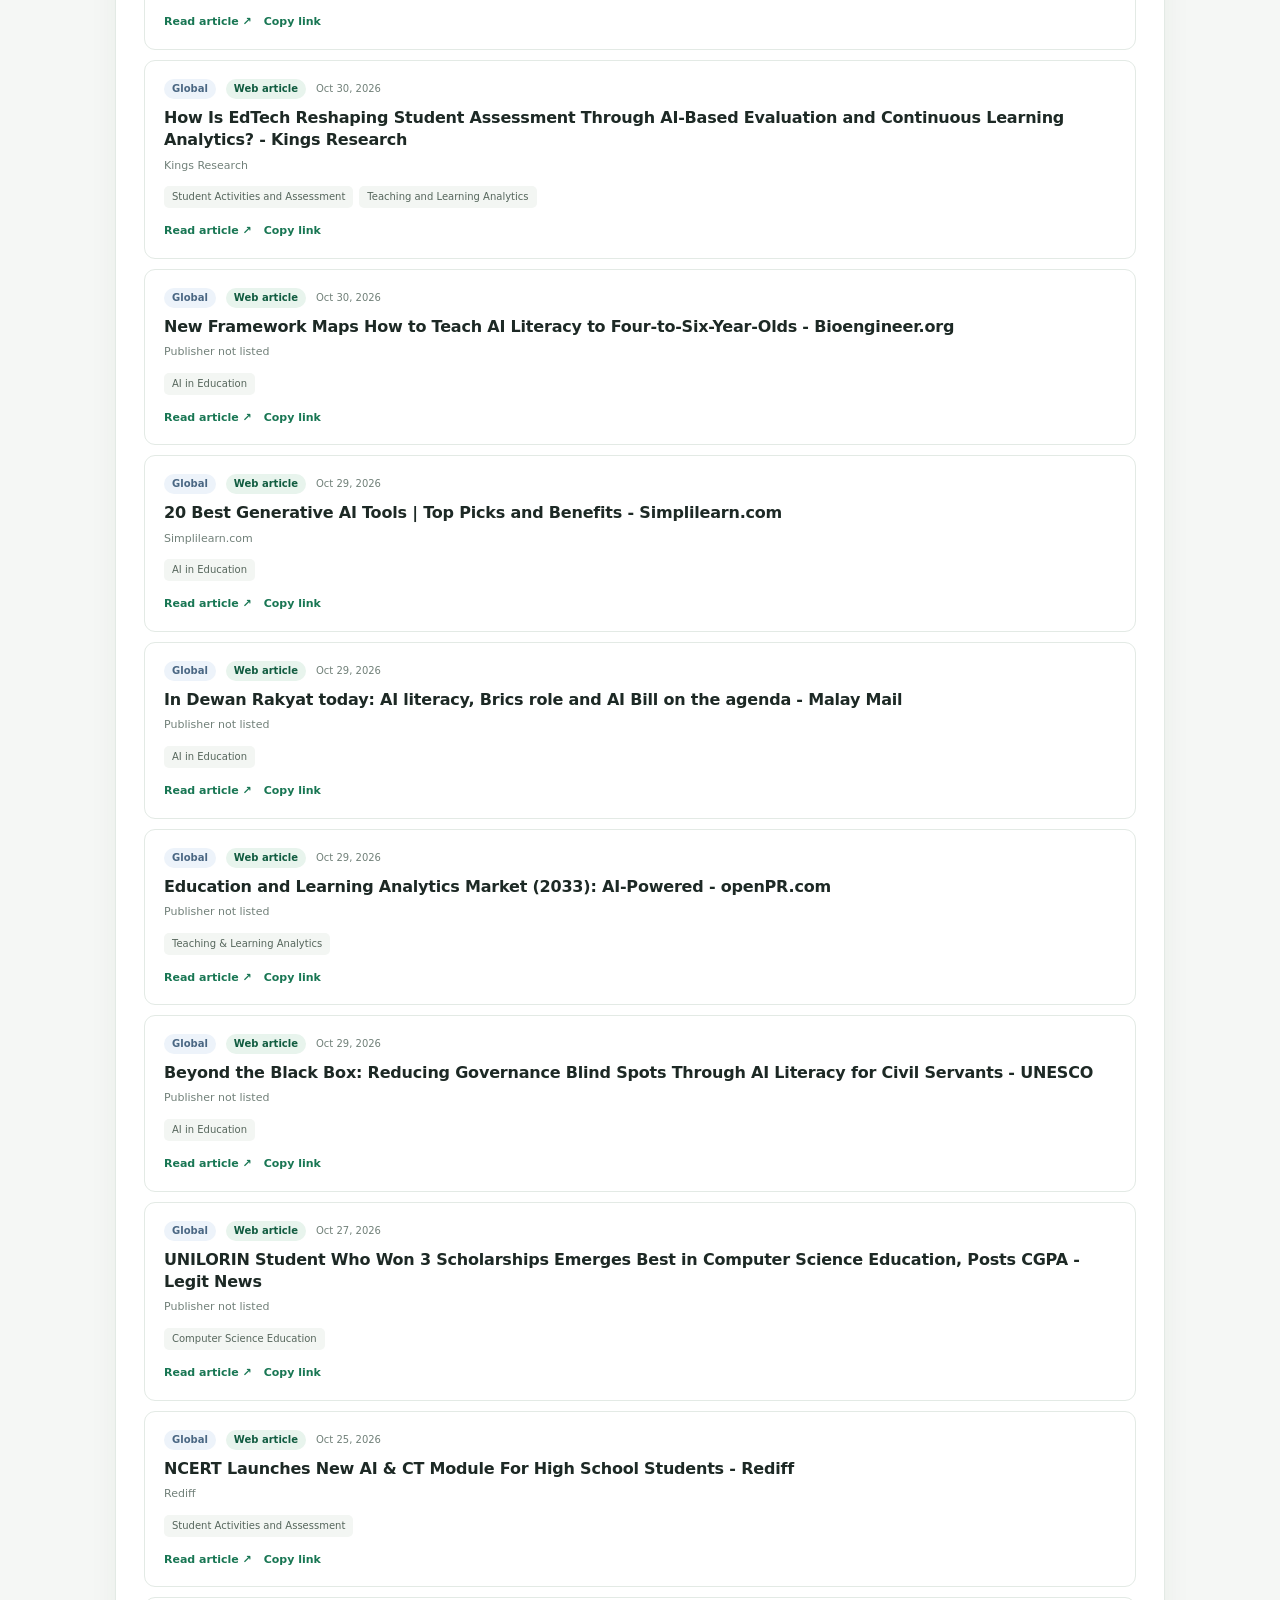
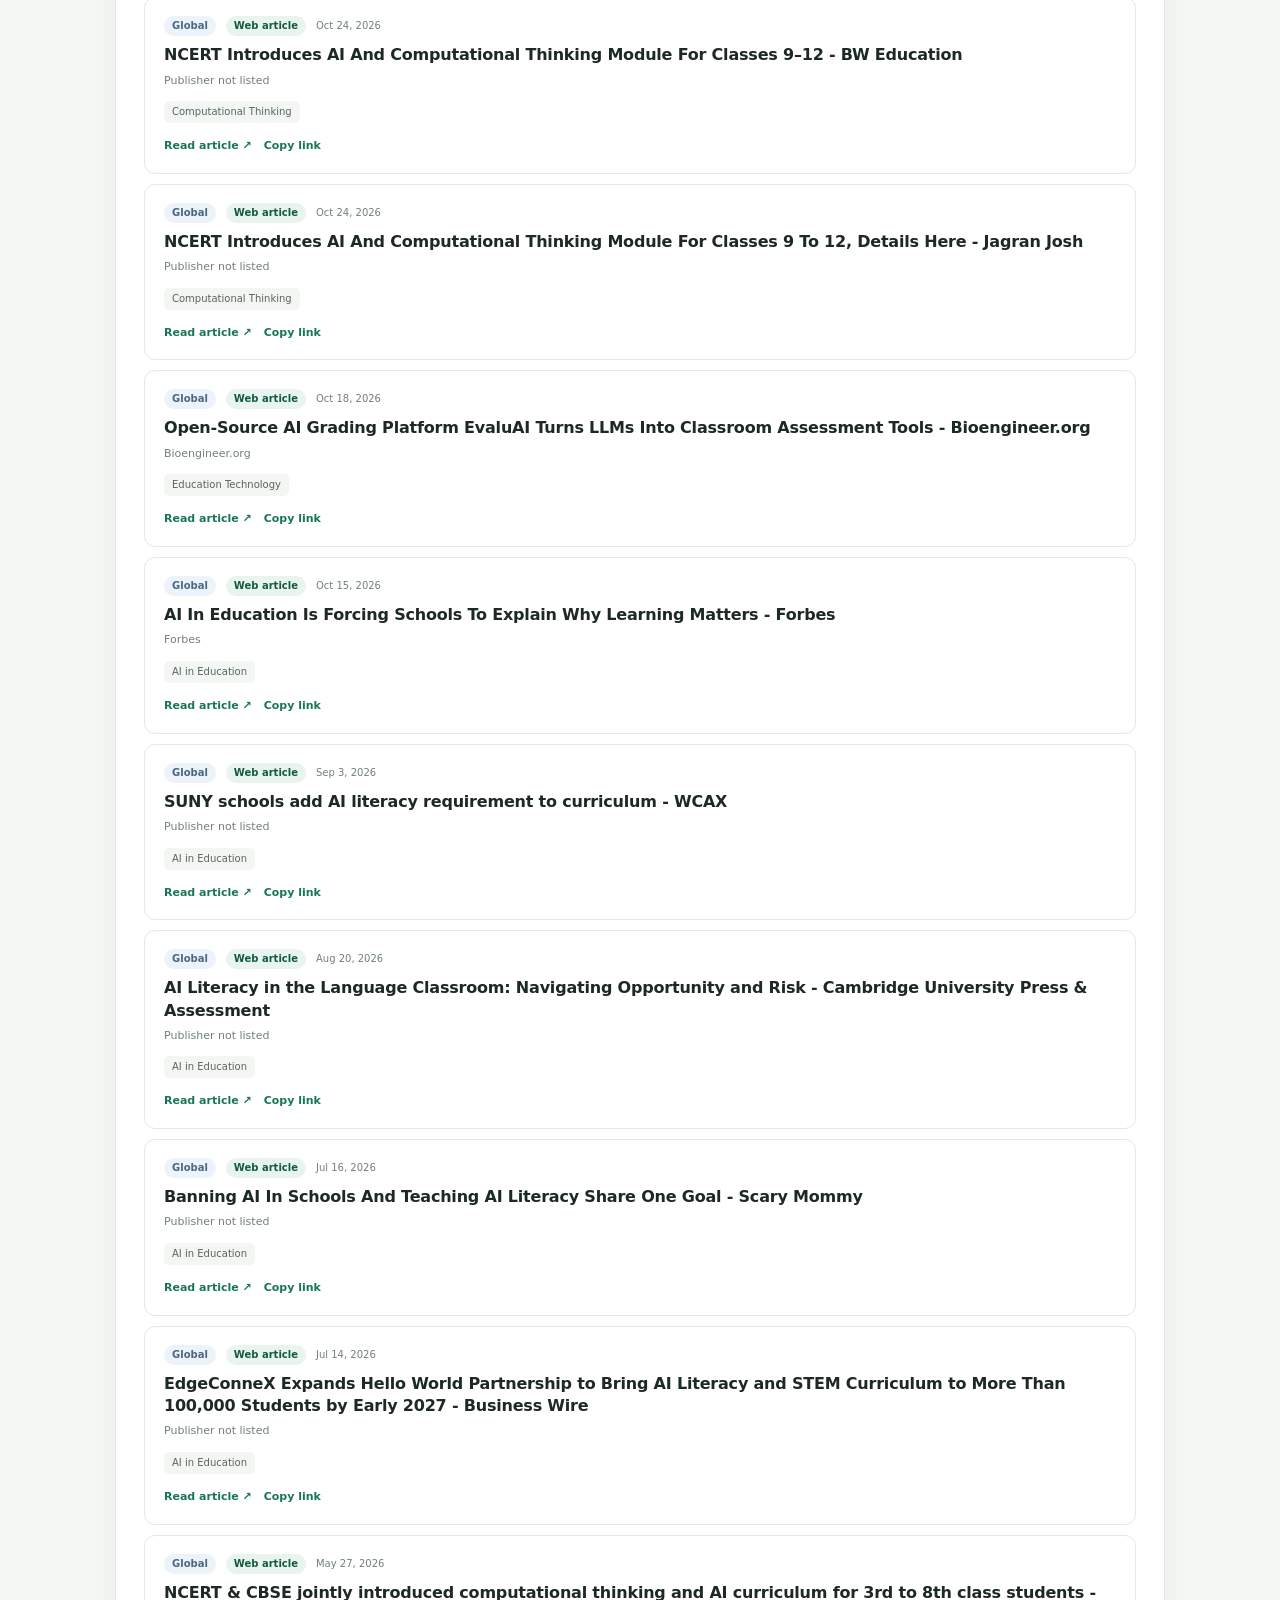
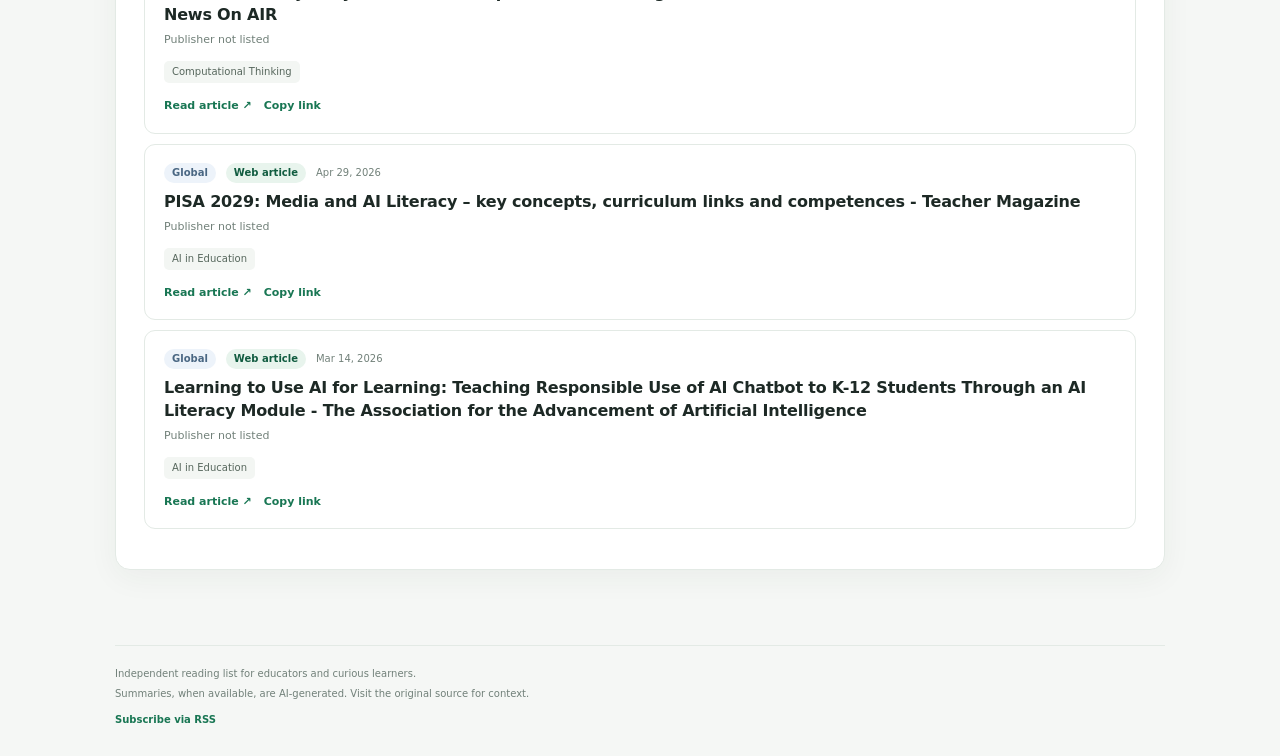
==== commit cd97683e: "changed project" ====
--- a/index.html
+++ b/index.html
@@ -1,986 +1,59 @@
 <!doctype html>
 <html lang="en">
 <head>
-<meta charset="utf-8">
-<meta name="viewport" content="width=device-width, initial-scale=1">
-<meta name="description" content="Curated Computer Science and AI Education articles, teaching resources and learning analytics.">
-<title>CS &amp; AI Education Digest</title>
-<style>
-:root { color-scheme: light; --bg:#f6f8f7; --paper:#fff; --ink:#202a27; --muted:#687570; --line:#e1e8e4; --green:#176b50; --soft:#edf6f1; }
-* { box-sizing:border-box; }
-body { margin:0; background:var(--bg); color:var(--ink); font:16px/1.6 system-ui,-apple-system,Segoe UI,Arial,sans-serif; }
-main { width:min(900px, calc(100% - 32px)); margin:0 auto; }
-header { padding:38px 0 22px; }
-h1 { margin:0 0 7px; font-size:clamp(27px,5vw,38px); line-height:1.2; letter-spacing:-.6px; }
-.intro { margin:0; color:var(--muted); max-width:700px; }
-.updated { margin:12px 0 0; color:var(--muted); font-size:12px; }
-.tools { position:sticky; top:0; z-index:2; padding:10px 0; background:rgba(246,248,247,.96); backdrop-filter:blur(8px); }
-#filter { width:100%; border:1px solid var(--line); border-radius:9px; padding:12px 14px; font:inherit; background:#fff; }
-.count { color:var(--muted); font-size:12px; margin:7px 2px 0; }
-.article { background:var(--paper); border:1px solid var(--line); border-radius:12px; padding:19px 20px; margin:13px 0; }
-.meta { display:flex; justify-content:space-between; gap:12px; color:var(--muted); font-size:12px; }
-h2 { font-size:19px; line-height:1.35; margin:9px 0 4px; }
-h2 a { color:var(--ink); text-decoration:none; }
-h2 a:hover { color:var(--green); text-decoration:underline; }
-.byline,.topics { margin:3px 0; color:var(--muted); font-size:13px; }
-.topics { color:var(--green); font-size:12px; }
-.gist { border-top:1px solid var(--line); margin-top:13px; padding-top:11px; }
-.gist summary { color:var(--green); font-weight:650; cursor:pointer; }
-.gist-body { padding:9px 0 2px; font-size:14px; white-space:normal; }
-.summary-note { color:#8a5a16; font-size:12px; margin:7px 0 0; }
-.actions { display:flex; flex-wrap:wrap; gap:9px; align-items:center; margin-top:12px; }
-.read { color:var(--green); font-weight:650; font-size:13px; text-decoration:none; }
-.share { border:1px solid var(--line); border-radius:7px; background:#fff; color:var(--ink); padding:7px 10px; font-size:12px; cursor:pointer; }
-.share:hover { background:var(--soft); }
-.social { color:var(--muted); font-size:12px; text-decoration:none; }
-.social:hover { color:var(--green); text-decoration:underline; }
-.empty { background:#fff; border:1px solid var(--line); padding:20px; border-radius:10px; color:var(--muted); }
-footer { color:var(--muted); font-size:12px; padding:25px 0 35px; }
-#toast { position:fixed; bottom:18px; left:50%; transform:translateX(-50%); background:#202a27; color:white; padding:9px 14px; border-radius:8px; font-size:13px; display:none; z-index:5; }
-@media(max-width:520px) { main { width:calc(100% - 22px); } header { padding-top:26px; } .article { padding:15px; } h2 { font-size:17px; } .meta { font-size:11px; } }
-</style>
+  <meta charset="utf-8">
+  <meta name="viewport" content="width=device-width, initial-scale=1">
+  <meta name="description" content="Recent computer science and AI education articles, research, and classroom resources.">
+  <meta name="theme-color" content="#f5f7f5">
+  <title>AI &amp; Computer Science Education Digest</title>
+  <link rel="alternate" type="application/rss+xml" title="AI &amp; Computer Science Education RSS" href="feed.xml">
+  <link rel="stylesheet" href="assets/css/styles.css">
+  <script src="assets/js/app.js" defer></script>
 </head>
 <body>
-<main>
-<header>
-  <h1>CS &amp; AI Education Digest</h1>
-  <p class="intro">A concise collection of Computer Science and AI Education articles, school learning resources, classroom activities, quizzes, teaching models and learning analytics.</p>
-  <p class="updated">Last updated: 24 Nov 2026, 10:01 UTC · 47 articles</p>
-</header>
-<div class="tools">
-  <input id="filter" type="search" placeholder="Search title, publisher or topic..." aria-label="Filter articles">
-  <p class="count" id="count" aria-live="polite">Showing 47 articles</p>
-</div>
-<section id="articles" aria-label="Articles">
+  <div class="page-shell">
+    <div id="site-header" data-include="header.html"></div>
+    <main id="main-content">
+      <section class="intro-panel" aria-labelledby="section-heading">
+        <div>
+          <p class="eyebrow">THE LATEST IN LEARNING &amp; TECHNOLOGY</p>
+          <h2 id="section-heading">Explore the latest ideas</h2>
+          <p class="intro-copy">A curated reading list of articles, experiments, and research for computer science and AI education.</p>
+        </div>
+        <a class="feed-pill" href="feed.xml">
+          <span class="feed-icon" aria-hidden="true">◉</span>
+          Follow the RSS feed
+        </a>
+      </section>
 
-    <article class="article" data-search="syrian students join 2026 bebras computational thinking challenge - سانا سانا computational thinking">
-      <div class="meta"><span>سانا</span><span>2026</span></div>
-      <h2><a href="https://news.google.com/rss/articles/CBMiTkFVX3lxTFBMS3dDNURUajhfaFREU1U0ekxEd3ZqRlE4YUFvak02U1BfRnRvVVZFU01CNWpVQUlLRThHNzQwajk0LUhsYVlRSUlJeFdhQQ?oc=5&amp;hl=en-US&amp;gl=US&amp;ceid=US%3Aen" target="_blank" rel="noopener noreferrer">Syrian students join 2026 Bebras Computational Thinking Challenge - سانا</a></h2>
-      <p class="byline">Author: Not listed</p>
-      <p class="topics">Computational Thinking</p>
-      <details class="gist" >
-        <summary>+ Gist Summary</summary>
-        <div class="gist-body"><p class="summary-note">Gist unavailable for this article. Check the workflow log for the Gemini or source-extraction error.</p></div>
-      </details>
-      <div class="actions">
-        <a class="read" href="https://news.google.com/rss/articles/CBMiTkFVX3lxTFBMS3dDNURUajhfaFREU1U0ekxEd3ZqRlE4YUFvak02U1BfRnRvVVZFU01CNWpVQUlLRThHNzQwajk0LUhsYVlRSUlJeFdhQQ?oc=5&amp;hl=en-US&amp;gl=US&amp;ceid=US%3Aen" target="_blank" rel="noopener noreferrer">Read article ↗</a>
-        <button type="button" class="share" data-url="https://news.google.com/rss/articles/CBMiTkFVX3lxTFBMS3dDNURUajhfaFREU1U0ekxEd3ZqRlE4YUFvak02U1BfRnRvVVZFU01CNWpVQUlLRThHNzQwajk0LUhsYVlRSUlJeFdhQQ?oc=5&amp;hl=en-US&amp;gl=US&amp;ceid=US%3Aen" data-title="Syrian students join 2026 Bebras Computational Thinking Challenge - سانا">Copy link</button>
-        <a class="social" href="https://www.linkedin.com/sharing/share-offsite/?url=https%3A%2F%2Fnews.google.com%2Frss%2Farticles%2FCBMiTkFVX3lxTFBMS3dDNURUajhfaFREU1U0ekxEd3ZqRlE4YUFvak02U1BfRnRvVVZFU01CNWpVQUlLRThHNzQwajk0LUhsYVlRSUlJeFdhQQ%3Foc%3D5%26hl%3Den-US%26gl%3DUS%26ceid%3DUS%253Aen" target="_blank" rel="noopener noreferrer">LinkedIn</a>
-        <a class="social" href="https://wa.me/?text=Syrian%20students%20join%202026%20Bebras%20Computational%20Thinking%20Challenge%20-%20%D8%B3%D8%A7%D9%86%D8%A7%20https%3A%2F%2Fnews.google.com%2Frss%2Farticles%2FCBMiTkFVX3lxTFBMS3dDNURUajhfaFREU1U0ekxEd3ZqRlE4YUFvak02U1BfRnRvVVZFU01CNWpVQUlLRThHNzQwajk0LUhsYVlRSUlJeFdhQQ%3Foc%3D5%26hl%3Den-US%26gl%3DUS%26ceid%3DUS%253Aen" target="_blank" rel="noopener noreferrer">WhatsApp</a>
-        <a class="social" href="https://www.facebook.com/sharer/sharer.php?u=https%3A%2F%2Fnews.google.com%2Frss%2Farticles%2FCBMiTkFVX3lxTFBMS3dDNURUajhfaFREU1U0ekxEd3ZqRlE4YUFvak02U1BfRnRvVVZFU01CNWpVQUlLRThHNzQwajk0LUhsYVlRSUlJeFdhQQ%3Foc%3D5%26hl%3Den-US%26gl%3DUS%26ceid%3DUS%253Aen" target="_blank" rel="noopener noreferrer">Facebook</a>
-      </div>
-    </article>
-    
+      <section class="collection" aria-label="Article collection">
+        <div class="collection-heading">
+          <div>
+            <p class="eyebrow">CURATED READING</p>
+            <h2>Articles by region</h2>
+          </div>
+          <p id="updated" class="updated" aria-live="polite">Loading articles…</p>
+        </div>
 
-    <article class="article" data-search="the learning frontier: ai in education conference for independent schools - superpower daily superpower daily ai in education">
-      <div class="meta"><span>Superpower Daily</span><span>2026</span></div>
-      <h2><a href="https://news.google.com/rss/articles/[base64]?oc=5&amp;hl=en-US&amp;gl=US&amp;ceid=US%3Aen" target="_blank" rel="noopener noreferrer">The Learning Frontier: AI in Education Conference for Independent Schools - Superpower Daily</a></h2>
-      <p class="byline">Author: Not listed</p>
-      <p class="topics">AI in Education</p>
-      <details class="gist" >
-        <summary>+ Gist Summary</summary>
-        <div class="gist-body">Main idea: The source mentions The Learning Frontier, an artificial intelligence in education conference specifically tailored for independent schools, as reported by Superpower Daily.<br><br>Classroom use: The available text does not provide specific details on how a computer science or artificial intelligence teacher or school learner could use it in the classroom.<br><br>Why it is useful: The practical or research value cannot be determined because the provided source text is incomplete and only consists of a short event title and publisher name without further details.</div>
-      </details>
-      <div class="actions">
-        <a class="read" href="https://news.google.com/rss/articles/[base64]?oc=5&amp;hl=en-US&amp;gl=US&amp;ceid=US%3Aen" target="_blank" rel="noopener noreferrer">Read article ↗</a>
-        <button type="button" class="share" data-url="https://news.google.com/rss/articles/[base64]?oc=5&amp;hl=en-US&amp;gl=US&amp;ceid=US%3Aen" data-title="The Learning Frontier: AI in Education Conference for Independent Schools - Superpower Daily">Copy link</button>
-        <a class="social" href="https://www.linkedin.com/sharing/share-offsite/?url=https%3A%2F%2Fnews.google.com%2Frss%2Farticles%[base64]%3Foc%3D5%26hl%3Den-US%26gl%3DUS%26ceid%3DUS%253Aen" target="_blank" rel="noopener noreferrer">LinkedIn</a>
-        <a class="social" href="https://wa.me/?text=The%20Learning%20Frontier%3A%20AI%20in%20Education%20Conference%20for%20Independent%20Schools%20-%20Superpower%20Daily%20https%3A%2F%2Fnews.google.com%2Frss%2Farticles%[base64]%3Foc%3D5%26hl%3Den-US%26gl%3DUS%26ceid%3DUS%253Aen" target="_blank" rel="noopener noreferrer">WhatsApp</a>
-        <a class="social" href="https://www.facebook.com/sharer/sharer.php?u=https%3A%2F%2Fnews.google.com%2Frss%2Farticles%[base64]%3Foc%3D5%26hl%3Den-US%26gl%3DUS%26ceid%3DUS%253Aen" target="_blank" rel="noopener noreferrer">Facebook</a>
-      </div>
-    </article>
-    
+        <label class="search-label" for="article-search">Search this collection</label>
+        <div class="search-wrap">
+          <span aria-hidden="true" class="search-icon">⌕</span>
+          <input id="article-search" type="search" placeholder="Try a topic, publisher, or title" autocomplete="off">
+          <kbd>/</kbd>
+        </div>
 
-    <article class="article" data-search="the learning frontier: ai in education conference for independent schools - superpower daily superpower daily ai in education">
-      <div class="meta"><span>Superpower Daily</span><span>2026</span></div>
-      <h2><a href="https://news.google.com/rss/articles/[base64]?oc=5" target="_blank" rel="noopener noreferrer">The Learning Frontier: AI in Education Conference for Independent Schools - Superpower Daily</a></h2>
-      <p class="byline">Author: </p>
-      <p class="topics">AI in Education</p>
-      <details class="gist" >
-        <summary>+ Gist Summary</summary>
-        <div class="gist-body"><p class="summary-note">Summary is pending.</p></div>
-      </details>
-      <div class="actions">
-        <a class="read" href="https://news.google.com/rss/articles/[base64]?oc=5" target="_blank" rel="noopener noreferrer">Read article ↗</a>
-        <button type="button" class="share" data-url="https://news.google.com/rss/articles/[base64]?oc=5" data-title="The Learning Frontier: AI in Education Conference for Independent Schools - Superpower Daily">Copy link</button>
-        <a class="social" href="https://www.linkedin.com/sharing/share-offsite/?url=https%3A%2F%2Fnews.google.com%2Frss%2Farticles%[base64]%3Foc%3D5" target="_blank" rel="noopener noreferrer">LinkedIn</a>
-        <a class="social" href="https://wa.me/?text=The%20Learning%20Frontier%3A%20AI%20in%20Education%20Conference%20for%20Independent%20Schools%20-%20Superpower%20Daily%20https%3A%2F%2Fnews.google.com%2Frss%2Farticles%[base64]%3Foc%3D5" target="_blank" rel="noopener noreferrer">WhatsApp</a>
-        <a class="social" href="https://www.facebook.com/sharer/sharer.php?u=https%3A%2F%2Fnews.google.com%2Frss%2Farticles%[base64]%3Foc%3D5" target="_blank" rel="noopener noreferrer">Facebook</a>
-      </div>
-    </article>
-    
-
-    <article class="article" data-search="ridge high school students to explore artificial intelligence through new share ai club - tapinto tapinto student activities and assessment">
-      <div class="meta"><span>TAPinto</span><span>2026</span></div>
-      <h2><a href="https://news.google.com/rss/articles/[base64]?oc=5&amp;hl=en-US&amp;gl=US&amp;ceid=US%3Aen" target="_blank" rel="noopener noreferrer">Ridge High School Students to Explore Artificial Intelligence Through New SHARE AI Club - TAPinto</a></h2>
-      <p class="byline">Author: Not listed</p>
-      <p class="topics">Student Activities and Assessment</p>
-      <details class="gist" >
-        <summary>+ Gist Summary</summary>
-        <div class="gist-body">Main idea: Ridge High School students can explore artificial intelligence through a newly formed student organization called the SHARE AI Club.<br><br>Classroom use: High school students and educators can establish or participate in a similar school-based club activity focused on exploring artificial intelligence topics outside of traditional coursework.<br><br>Why it is useful: It highlights an extracurricular model for introducing artificial intelligence topics to high school students, though the provided text lacks specific details on curriculum, tools, or teaching resources.</div>
-      </details>
-      <div class="actions">
-        <a class="read" href="https://news.google.com/rss/articles/[base64]?oc=5&amp;hl=en-US&amp;gl=US&amp;ceid=US%3Aen" target="_blank" rel="noopener noreferrer">Read article ↗</a>
-        <button type="button" class="share" data-url="https://news.google.com/rss/articles/[base64]?oc=5&amp;hl=en-US&amp;gl=US&amp;ceid=US%3Aen" data-title="Ridge High School Students to Explore Artificial Intelligence Through New SHARE AI Club - TAPinto">Copy link</button>
-        <a class="social" href="https://www.linkedin.com/sharing/share-offsite/?url=https%3A%2F%2Fnews.google.com%2Frss%2Farticles%[base64]%3Foc%3D5%26hl%3Den-US%26gl%3DUS%26ceid%3DUS%253Aen" target="_blank" rel="noopener noreferrer">LinkedIn</a>
-        <a class="social" href="https://wa.me/?text=Ridge%20High%20School%20Students%20to%20Explore%20Artificial%20Intelligence%20Through%20New%20SHARE%20AI%20Club%20-%20TAPinto%20https%3A%2F%2Fnews.google.com%2Frss%2Farticles%[base64]%3Foc%3D5%26hl%3Den-US%26gl%3DUS%26ceid%3DUS%253Aen" target="_blank" rel="noopener noreferrer">WhatsApp</a>
-        <a class="social" href="https://www.facebook.com/sharer/sharer.php?u=https%3A%2F%2Fnews.google.com%2Frss%2Farticles%[base64]%3Foc%3D5%26hl%3Den-US%26gl%3DUS%26ceid%3DUS%253Aen" target="_blank" rel="noopener noreferrer">Facebook</a>
-      </div>
-    </article>
-    
-
-    <article class="article" data-search="deped’s ai tool &#x27;project sabay&#x27; to identify learners’ needs in 15 minutes manila – the department of education (deped) on wednesday highlighted the benefits of the artificial intelligence (ai) tool called project sabay in helping teachers identify learners&#x27; ne - facebook facebook education technology">
-      <div class="meta"><span>Facebook</span><span>2026</span></div>
-      <h2><a href="https://news.google.com/rss/articles/[base64]?oc=5&amp;hl=en-US&amp;gl=US&amp;ceid=US%3Aen" target="_blank" rel="noopener noreferrer">DepEd’s AI tool &#x27;Project SABAY&#x27; to identify learners’ needs in 15 minutes MANILA – The Department of Education (DepEd) on Wednesday highlighted the benefits of the artificial intelligence (AI) tool called Project SABAY in helping teachers identify learners&#x27; ne - Facebook</a></h2>
-      <p class="byline">Author: Not listed</p>
-      <p class="topics">Education Technology</p>
-      <details class="gist" >
-        <summary>+ Gist Summary</summary>
-        <div class="gist-body">Main idea: The Department of Education highlighted an artificial intelligence tool named Project SABAY, which is designed to identify learners&#x27; needs in fifteen minutes.<br><br>Classroom use: Teachers can potentially use the AI tool, as highlighted by the Department of Education, to help identify the needs of learners.<br><br>Why it is useful: Based on the provided text, the tool offers the practical benefit of helping teachers identify learners&#x27; needs within a fifteen-minute timeframe, though specific details about its features and implementation are not provided in the source.</div>
-      </details>
-      <div class="actions">
-        <a class="read" href="https://news.google.com/rss/articles/[base64]?oc=5&amp;hl=en-US&amp;gl=US&amp;ceid=US%3Aen" target="_blank" rel="noopener noreferrer">Read article ↗</a>
-        <button type="button" class="share" data-url="https://news.google.com/rss/articles/[base64]?oc=5&amp;hl=en-US&amp;gl=US&amp;ceid=US%3Aen" data-title="DepEd’s AI tool &#x27;Project SABAY&#x27; to identify learners’ needs in 15 minutes MANILA – The Department of Education (DepEd) on Wednesday highlighted the benefits of the artificial intelligence (AI) tool called Project SABAY in helping teachers identify learners&#x27; ne - Facebook">Copy link</button>
-        <a class="social" href="https://www.linkedin.com/sharing/share-offsite/?url=https%3A%2F%2Fnews.google.com%2Frss%2Farticles%[base64]%3Foc%3D5%26hl%3Den-US%26gl%3DUS%26ceid%3DUS%253Aen" target="_blank" rel="noopener noreferrer">LinkedIn</a>
-        <a class="social" href="https://wa.me/?text=DepEd%E2%80%99s%20AI%20tool%20%27Project%20SABAY%27%20to%20identify%20learners%E2%80%99%20needs%20in%2015%20minutes%20MANILA%20%E2%80%93%20The%20Department%20of%20Education%20%28DepEd%29%20on%20Wednesday%20highlighted%20the%20benefits%20of%20the%20artificial%20intelligence%20%28AI%29%20tool%20called%20Project%20SABAY%20in%20helping%20teachers%20identify%20learners%27%20ne%20-%20Facebook%20https%3A%2F%2Fnews.google.com%2Frss%2Farticles%[base64]%3Foc%3D5%26hl%3Den-US%26gl%3DUS%26ceid%3DUS%253Aen" target="_blank" rel="noopener noreferrer">WhatsApp</a>
-        <a class="social" href="https://www.facebook.com/sharer/sharer.php?u=https%3A%2F%2Fnews.google.com%2Frss%2Farticles%[base64]%3Foc%3D5%26hl%3Den-US%26gl%3DUS%26ceid%3DUS%253Aen" target="_blank" rel="noopener noreferrer">Facebook</a>
-      </div>
-    </article>
-    
-
-    <article class="article" data-search="deped’s ai tool &#x27;project sabay&#x27; to identify learners’ needs in 15 minutes manila – the department of education (deped) on wednesday highlighted the benefits of the artificial intelligence (ai) tool called project sabay in helping teachers identify learners&#x27; ne - facebook facebook education technology">
-      <div class="meta"><span>Facebook</span><span>2026</span></div>
-      <h2><a href="https://news.google.com/rss/articles/[base64]?oc=5&amp;hl=en-US&amp;gl=US&amp;ceid=US%3Aen" target="_blank" rel="noopener noreferrer">DepEd’s AI tool &#x27;Project SABAY&#x27; to identify learners’ needs in 15 minutes MANILA – The Department of Education (DepEd) on Wednesday highlighted the benefits of the artificial intelligence (AI) tool called Project SABAY in helping teachers identify learners&#x27; ne - Facebook</a></h2>
-      <p class="byline">Author: Not listed</p>
-      <p class="topics">Education Technology</p>
-      <details class="gist" >
-        <summary>+ Gist Summary</summary>
-        <div class="gist-body">Main idea: The Department of Education highlighted an artificial intelligence tool named Project SABAY, which is designed to identify learners&#x27; needs in fifteen minutes.<br><br>Classroom use: Teachers could potentially use this AI tool to help identify learners&#x27; needs within a short timeframe, based on the limited information provided in the source text.<br><br>Why it is useful: It offers a potentially fast assessment process, claiming to identify student needs in just fifteen minutes, though specific features and practical applications are not detailed in the available text.</div>
-      </details>
-      <div class="actions">
-        <a class="read" href="https://news.google.com/rss/articles/[base64]?oc=5&amp;hl=en-US&amp;gl=US&amp;ceid=US%3Aen" target="_blank" rel="noopener noreferrer">Read article ↗</a>
-        <button type="button" class="share" data-url="https://news.google.com/rss/articles/[base64]?oc=5&amp;hl=en-US&amp;gl=US&amp;ceid=US%3Aen" data-title="DepEd’s AI tool &#x27;Project SABAY&#x27; to identify learners’ needs in 15 minutes MANILA – The Department of Education (DepEd) on Wednesday highlighted the benefits of the artificial intelligence (AI) tool called Project SABAY in helping teachers identify learners&#x27; ne - Facebook">Copy link</button>
-        <a class="social" href="https://www.linkedin.com/sharing/share-offsite/?url=https%3A%2F%2Fnews.google.com%2Frss%2Farticles%[base64]%3Foc%3D5%26hl%3Den-US%26gl%3DUS%26ceid%3DUS%253Aen" target="_blank" rel="noopener noreferrer">LinkedIn</a>
-        <a class="social" href="https://wa.me/?text=DepEd%E2%80%99s%20AI%20tool%20%27Project%20SABAY%27%20to%20identify%20learners%E2%80%99%20needs%20in%2015%20minutes%20MANILA%20%E2%80%93%20The%20Department%20of%20Education%20%28DepEd%29%20on%20Wednesday%20highlighted%20the%20benefits%20of%20the%20artificial%20intelligence%20%28AI%29%20tool%20called%20Project%20SABAY%20in%20helping%20teachers%20identify%20learners%27%20ne%20-%20Facebook%20https%3A%2F%2Fnews.google.com%2Frss%2Farticles%[base64]%3Foc%3D5%26hl%3Den-US%26gl%3DUS%26ceid%3DUS%253Aen" target="_blank" rel="noopener noreferrer">WhatsApp</a>
-        <a class="social" href="https://www.facebook.com/sharer/sharer.php?u=https%3A%2F%2Fnews.google.com%2Frss%2Farticles%[base64]%3Foc%3D5%26hl%3Den-US%26gl%3DUS%26ceid%3DUS%253Aen" target="_blank" rel="noopener noreferrer">Facebook</a>
-      </div>
-    </article>
-    
-
-    <article class="article" data-search="ai in education: how artificial intelligence is transforming classrooms and digital learning in india - business news this week business news this week ai in education digital pedagogy">
-      <div class="meta"><span>Business News This Week</span><span>2026</span></div>
-      <h2><a href="https://news.google.com/rss/articles/[base64]?oc=5&amp;hl=en-US&amp;gl=US&amp;ceid=US%3Aen" target="_blank" rel="noopener noreferrer">AI in Education: How Artificial Intelligence Is Transforming Classrooms and Digital Learning in India - Business News This Week</a></h2>
-      <p class="byline">Author: Not listed</p>
-      <p class="topics">AI in Education · Digital Pedagogy</p>
-      <details class="gist" >
-        <summary>+ Gist Summary</summary>
-        <div class="gist-body">Main idea: A news article reporting on how artificial intelligence is transforming classrooms and digital learning environments in India.<br><br>Classroom use: The source text lacks specific details, meaning teachers and students cannot derive concrete lesson models, quizzes, activities, or tools directly from it.<br><br>Why it is useful: Its practical value is extremely limited for school-level Computer Science and AI education, as the text only provides a general headline and introduction without offering actionable teaching approaches, research data, or specific educational resources.</div>
-      </details>
-      <div class="actions">
-        <a class="read" href="https://news.google.com/rss/articles/[base64]?oc=5&amp;hl=en-US&amp;gl=US&amp;ceid=US%3Aen" target="_blank" rel="noopener noreferrer">Read article ↗</a>
-        <button type="button" class="share" data-url="https://news.google.com/rss/articles/[base64]?oc=5&amp;hl=en-US&amp;gl=US&amp;ceid=US%3Aen" data-title="AI in Education: How Artificial Intelligence Is Transforming Classrooms and Digital Learning in India - Business News This Week">Copy link</button>
-        <a class="social" href="https://www.linkedin.com/sharing/share-offsite/?url=https%3A%2F%2Fnews.google.com%2Frss%2Farticles%[base64]%3Foc%3D5%26hl%3Den-US%26gl%3DUS%26ceid%3DUS%253Aen" target="_blank" rel="noopener noreferrer">LinkedIn</a>
-        <a class="social" href="https://wa.me/?text=AI%20in%20Education%3A%20How%20Artificial%20Intelligence%20Is%20Transforming%20Classrooms%20and%20Digital%20Learning%20in%20India%20-%20Business%20News%20This%20Week%20https%3A%2F%2Fnews.google.com%2Frss%2Farticles%[base64]%3Foc%3D5%26hl%3Den-US%26gl%3DUS%26ceid%3DUS%253Aen" target="_blank" rel="noopener noreferrer">WhatsApp</a>
-        <a class="social" href="https://www.facebook.com/sharer/sharer.php?u=https%3A%2F%2Fnews.google.com%2Frss%2Farticles%[base64]%3Foc%3D5%26hl%3Den-US%26gl%3DUS%26ceid%3DUS%253Aen" target="_blank" rel="noopener noreferrer">Facebook</a>
-      </div>
-    </article>
-    
-
-    <article class="article" data-search="bu’s eval collaborative researches ai tools in education, seeks to ‘understand the limits’ - the daily free press the daily free press education technology">
-      <div class="meta"><span>The Daily Free Press</span><span>2026</span></div>
-      <h2><a href="https://news.google.com/rss/articles/[base64]?oc=5&amp;hl=en-US&amp;gl=US&amp;ceid=US%3Aen" target="_blank" rel="noopener noreferrer">BU’s EVAL collaborative researches AI tools in education, seeks to ‘understand the limits’ - The Daily Free Press</a></h2>
-      <p class="byline">Author: Not listed</p>
-      <p class="topics">Education Technology</p>
-      <details class="gist" >
-        <summary>+ Gist Summary</summary>
-        <div class="gist-body">Main idea: Boston University&#x27;s EVAL collaborative conducts research on artificial intelligence tools within education, specifically aiming to understand the limits of these technologies.<br><br>Classroom use: The source text does not provide specific details on how computer science or AI teachers and school learners can use the collaborative&#x27;s tools or findings in the classroom.<br><br>Why it is useful: It highlights an ongoing institutional research effort into AI educational tools. However, because the text lacks specific details, its immediate practical value for school-level teaching or learning remains strictly limited based on this source alone.</div>
-      </details>
-      <div class="actions">
-        <a class="read" href="https://news.google.com/rss/articles/[base64]?oc=5&amp;hl=en-US&amp;gl=US&amp;ceid=US%3Aen" target="_blank" rel="noopener noreferrer">Read article ↗</a>
-        <button type="button" class="share" data-url="https://news.google.com/rss/articles/[base64]?oc=5&amp;hl=en-US&amp;gl=US&amp;ceid=US%3Aen" data-title="BU’s EVAL collaborative researches AI tools in education, seeks to ‘understand the limits’ - The Daily Free Press">Copy link</button>
-        <a class="social" href="https://www.linkedin.com/sharing/share-offsite/?url=https%3A%2F%2Fnews.google.com%2Frss%2Farticles%[base64]%3Foc%3D5%26hl%3Den-US%26gl%3DUS%26ceid%3DUS%253Aen" target="_blank" rel="noopener noreferrer">LinkedIn</a>
-        <a class="social" href="https://wa.me/?text=BU%E2%80%99s%20EVAL%20collaborative%20researches%20AI%20tools%20in%20education%2C%20seeks%20to%20%E2%80%98understand%20the%20limits%E2%80%99%20-%20The%20Daily%20Free%20Press%20https%3A%2F%2Fnews.google.com%2Frss%2Farticles%[base64]%3Foc%3D5%26hl%3Den-US%26gl%3DUS%26ceid%3DUS%253Aen" target="_blank" rel="noopener noreferrer">WhatsApp</a>
-        <a class="social" href="https://www.facebook.com/sharer/sharer.php?u=https%3A%2F%2Fnews.google.com%2Frss%2Farticles%[base64]%3Foc%3D5%26hl%3Den-US%26gl%3DUS%26ceid%3DUS%253Aen" target="_blank" rel="noopener noreferrer">Facebook</a>
-      </div>
-    </article>
-    
-
-    <article class="article" data-search="bu’s eval collaborative researches ai tools in education, seeks to ‘understand the limits’ - the daily free press the daily free press education technology">
-      <div class="meta"><span>The Daily Free Press</span><span>2026</span></div>
-      <h2><a href="https://news.google.com/rss/articles/[base64]?oc=5" target="_blank" rel="noopener noreferrer">BU’s EVAL collaborative researches AI tools in education, seeks to ‘understand the limits’ - The Daily Free Press</a></h2>
-      <p class="byline">Author: </p>
-      <p class="topics">Education Technology</p>
-      <details class="gist" >
-        <summary>+ Gist Summary</summary>
-        <div class="gist-body"><p class="summary-note">Summary is pending.</p></div>
-      </details>
-      <div class="actions">
-        <a class="read" href="https://news.google.com/rss/articles/[base64]?oc=5" target="_blank" rel="noopener noreferrer">Read article ↗</a>
-        <button type="button" class="share" data-url="https://news.google.com/rss/articles/[base64]?oc=5" data-title="BU’s EVAL collaborative researches AI tools in education, seeks to ‘understand the limits’ - The Daily Free Press">Copy link</button>
-        <a class="social" href="https://www.linkedin.com/sharing/share-offsite/?url=https%3A%2F%2Fnews.google.com%2Frss%2Farticles%[base64]%3Foc%3D5" target="_blank" rel="noopener noreferrer">LinkedIn</a>
-        <a class="social" href="https://wa.me/?text=BU%E2%80%99s%20EVAL%20collaborative%20researches%20AI%20tools%20in%20education%2C%20seeks%20to%20%E2%80%98understand%20the%20limits%E2%80%99%20-%20The%20Daily%20Free%20Press%20https%3A%2F%2Fnews.google.com%2Frss%2Farticles%[base64]%3Foc%3D5" target="_blank" rel="noopener noreferrer">WhatsApp</a>
-        <a class="social" href="https://www.facebook.com/sharer/sharer.php?u=https%3A%2F%2Fnews.google.com%2Frss%2Farticles%[base64]%3Foc%3D5" target="_blank" rel="noopener noreferrer">Facebook</a>
-      </div>
-    </article>
-    
-
-    <article class="article" data-search="chicago schools block student ai tools as google changes threaten search access - heartlander news heartlander news education technology">
-      <div class="meta"><span>Heartlander News</span><span>2026</span></div>
-      <h2><a href="https://news.google.com/rss/articles/[base64]?oc=5&amp;hl=en-US&amp;gl=US&amp;ceid=US%3Aen" target="_blank" rel="noopener noreferrer">Chicago schools block student AI tools as Google changes threaten Search access - Heartlander News</a></h2>
-      <p class="byline">Author: Not listed</p>
-      <p class="topics">Education Technology</p>
-      <details class="gist" >
-        <summary>+ Gist Summary</summary>
-        <div class="gist-body">Main idea: Chicago Public Schools have blocked student access to artificial intelligence tools, while impending Google changes threaten student access to Search.<br><br>Classroom use: Computer science and artificial intelligence teachers and students cannot utilize the blocked AI tools within the district&#x27;s systems, and must navigate potential disruptions to Google Search access.<br><br>Why it is useful: This news highlights institutional policy restrictions and technological changes affecting digital tools in schools, serving as a cautionary context for educators planning reliance on specific AI or search applications.</div>
-      </details>
-      <div class="actions">
-        <a class="read" href="https://news.google.com/rss/articles/[base64]?oc=5&amp;hl=en-US&amp;gl=US&amp;ceid=US%3Aen" target="_blank" rel="noopener noreferrer">Read article ↗</a>
-        <button type="button" class="share" data-url="https://news.google.com/rss/articles/[base64]?oc=5&amp;hl=en-US&amp;gl=US&amp;ceid=US%3Aen" data-title="Chicago schools block student AI tools as Google changes threaten Search access - Heartlander News">Copy link</button>
-        <a class="social" href="https://www.linkedin.com/sharing/share-offsite/?url=https%3A%2F%2Fnews.google.com%2Frss%2Farticles%[base64]%3Foc%3D5%26hl%3Den-US%26gl%3DUS%26ceid%3DUS%253Aen" target="_blank" rel="noopener noreferrer">LinkedIn</a>
-        <a class="social" href="https://wa.me/?text=Chicago%20schools%20block%20student%20AI%20tools%20as%20Google%20changes%20threaten%20Search%20access%20-%20Heartlander%20News%20https%3A%2F%2Fnews.google.com%2Frss%2Farticles%[base64]%3Foc%3D5%26hl%3Den-US%26gl%3DUS%26ceid%3DUS%253Aen" target="_blank" rel="noopener noreferrer">WhatsApp</a>
-        <a class="social" href="https://www.facebook.com/sharer/sharer.php?u=https%3A%2F%2Fnews.google.com%2Frss%2Farticles%[base64]%3Foc%3D5%26hl%3Den-US%26gl%3DUS%26ceid%3DUS%253Aen" target="_blank" rel="noopener noreferrer">Facebook</a>
-      </div>
-    </article>
-    
-
-    <article class="article" data-search="ai tools might help teachers. students? not so much, research review finds - chalkbeat chalkbeat education technology">
-      <div class="meta"><span>Chalkbeat</span><span>2026</span></div>
-      <h2><a href="https://news.google.com/rss/articles/[base64]?oc=5&amp;hl=en-US&amp;gl=US&amp;ceid=US%3Aen" target="_blank" rel="noopener noreferrer">AI tools might help teachers. Students? Not so much, research review finds - Chalkbeat</a></h2>
-      <p class="byline">Author: Not listed</p>
-      <p class="topics">Education Technology</p>
-      <details class="gist" >
-        <summary>+ Gist Summary</summary>
-        <div class="gist-body">Main idea: A research review by Chalkbeat finds that artificial intelligence tools may assist teachers, but currently offer limited benefits for students.<br><br>Classroom use: The source text does not provide specific details on how teachers or students should use AI tools in the classroom.<br><br>Why it is useful: The resource highlights research findings regarding the differing effectiveness of AI tools for educators versus learners, though it offers no specific tools or teaching approaches in the provided text.</div>
-      </details>
-      <div class="actions">
-        <a class="read" href="https://news.google.com/rss/articles/[base64]?oc=5&amp;hl=en-US&amp;gl=US&amp;ceid=US%3Aen" target="_blank" rel="noopener noreferrer">Read article ↗</a>
-        <button type="button" class="share" data-url="https://news.google.com/rss/articles/[base64]?oc=5&amp;hl=en-US&amp;gl=US&amp;ceid=US%3Aen" data-title="AI tools might help teachers. Students? Not so much, research review finds - Chalkbeat">Copy link</button>
-        <a class="social" href="https://www.linkedin.com/sharing/share-offsite/?url=https%3A%2F%2Fnews.google.com%2Frss%2Farticles%[base64]%3Foc%3D5%26hl%3Den-US%26gl%3DUS%26ceid%3DUS%253Aen" target="_blank" rel="noopener noreferrer">LinkedIn</a>
-        <a class="social" href="https://wa.me/?text=AI%20tools%20might%20help%20teachers.%20Students%3F%20Not%20so%20much%2C%20research%20review%20finds%20-%20Chalkbeat%20https%3A%2F%2Fnews.google.com%2Frss%2Farticles%[base64]%3Foc%3D5%26hl%3Den-US%26gl%3DUS%26ceid%3DUS%253Aen" target="_blank" rel="noopener noreferrer">WhatsApp</a>
-        <a class="social" href="https://www.facebook.com/sharer/sharer.php?u=https%3A%2F%2Fnews.google.com%2Frss%2Farticles%[base64]%3Foc%3D5%26hl%3Den-US%26gl%3DUS%26ceid%3DUS%253Aen" target="_blank" rel="noopener noreferrer">Facebook</a>
-      </div>
-    </article>
-    
-
-    <article class="article" data-search="bebras computational thinking challenge begins for first- and second-grade pupils - سانا سانا computational thinking">
-      <div class="meta"><span>سانا</span><span>2026</span></div>
-      <h2><a href="https://news.google.com/rss/articles/CBMiTkFVX3lxTE1tSmwzVDkxcGhvUWtINkZXSnB2TUQwVXZ6X3B1ajcwcndhcGlOcDVaT1AtZGxScUV5ak1rYmlWUlRTVXo2b2x0QjQ0R1MzUQ?oc=5" target="_blank" rel="noopener noreferrer">Bebras computational thinking challenge begins for first- and second-grade pupils - سانا</a></h2>
-      <p class="byline">Author: </p>
-      <p class="topics">Computational Thinking</p>
-      <details class="gist" >
-        <summary>+ Gist Summary</summary>
-        <div class="gist-body"><p class="summary-note">Summary is pending.</p></div>
-      </details>
-      <div class="actions">
-        <a class="read" href="https://news.google.com/rss/articles/CBMiTkFVX3lxTE1tSmwzVDkxcGhvUWtINkZXSnB2TUQwVXZ6X3B1ajcwcndhcGlOcDVaT1AtZGxScUV5ak1rYmlWUlRTVXo2b2x0QjQ0R1MzUQ?oc=5" target="_blank" rel="noopener noreferrer">Read article ↗</a>
-        <button type="button" class="share" data-url="https://news.google.com/rss/articles/CBMiTkFVX3lxTE1tSmwzVDkxcGhvUWtINkZXSnB2TUQwVXZ6X3B1ajcwcndhcGlOcDVaT1AtZGxScUV5ak1rYmlWUlRTVXo2b2x0QjQ0R1MzUQ?oc=5" data-title="Bebras computational thinking challenge begins for first- and second-grade pupils - سانا">Copy link</button>
-        <a class="social" href="https://www.linkedin.com/sharing/share-offsite/?url=https%3A%2F%2Fnews.google.com%2Frss%2Farticles%2FCBMiTkFVX3lxTE1tSmwzVDkxcGhvUWtINkZXSnB2TUQwVXZ6X3B1ajcwcndhcGlOcDVaT1AtZGxScUV5ak1rYmlWUlRTVXo2b2x0QjQ0R1MzUQ%3Foc%3D5" target="_blank" rel="noopener noreferrer">LinkedIn</a>
-        <a class="social" href="https://wa.me/?text=Bebras%20computational%20thinking%20challenge%20begins%20for%20first-%20and%20second-grade%20pupils%20-%20%D8%B3%D8%A7%D9%86%D8%A7%20https%3A%2F%2Fnews.google.com%2Frss%2Farticles%2FCBMiTkFVX3lxTE1tSmwzVDkxcGhvUWtINkZXSnB2TUQwVXZ6X3B1ajcwcndhcGlOcDVaT1AtZGxScUV5ak1rYmlWUlRTVXo2b2x0QjQ0R1MzUQ%3Foc%3D5" target="_blank" rel="noopener noreferrer">WhatsApp</a>
-        <a class="social" href="https://www.facebook.com/sharer/sharer.php?u=https%3A%2F%2Fnews.google.com%2Frss%2Farticles%2FCBMiTkFVX3lxTE1tSmwzVDkxcGhvUWtINkZXSnB2TUQwVXZ6X3B1ajcwcndhcGlOcDVaT1AtZGxScUV5ak1rYmlWUlRTVXo2b2x0QjQ0R1MzUQ%3Foc%3D5" target="_blank" rel="noopener noreferrer">Facebook</a>
-      </div>
-    </article>
-    
-
-    <article class="article" data-search="ai-generated lesson plans save teachers time. just don’t let the kids know. - chalkbeat chalkbeat education technology">
-      <div class="meta"><span>Chalkbeat</span><span>2026</span></div>
-      <h2><a href="https://news.google.com/rss/articles/[base64]?oc=5" target="_blank" rel="noopener noreferrer">AI-generated lesson plans save teachers time. Just don’t let the kids know. - Chalkbeat</a></h2>
-      <p class="byline">Author: </p>
-      <p class="topics">Education Technology</p>
-      <details class="gist" >
-        <summary>+ Gist Summary</summary>
-        <div class="gist-body"><p class="summary-note">Summary is pending.</p></div>
-      </details>
-      <div class="actions">
-        <a class="read" href="https://news.google.com/rss/articles/[base64]?oc=5" target="_blank" rel="noopener noreferrer">Read article ↗</a>
-        <button type="button" class="share" data-url="https://news.google.com/rss/articles/[base64]?oc=5" data-title="AI-generated lesson plans save teachers time. Just don’t let the kids know. - Chalkbeat">Copy link</button>
-        <a class="social" href="https://www.linkedin.com/sharing/share-offsite/?url=https%3A%2F%2Fnews.google.com%2Frss%2Farticles%[base64]%3Foc%3D5" target="_blank" rel="noopener noreferrer">LinkedIn</a>
-        <a class="social" href="https://wa.me/?text=AI-generated%20lesson%20plans%20save%20teachers%20time.%20Just%20don%E2%80%99t%20let%20the%20kids%20know.%20-%20Chalkbeat%20https%3A%2F%2Fnews.google.com%2Frss%2Farticles%[base64]%3Foc%3D5" target="_blank" rel="noopener noreferrer">WhatsApp</a>
-        <a class="social" href="https://www.facebook.com/sharer/sharer.php?u=https%3A%2F%2Fnews.google.com%2Frss%2Farticles%[base64]%3Foc%3D5" target="_blank" rel="noopener noreferrer">Facebook</a>
-      </div>
-    </article>
-    
-
-    <article class="article" data-search="manitoba schools integrate ai literacy into classroom curriculum - winnipeg free press publisher not listed ai in education">
-      <div class="meta"><span>Publisher not listed</span><span>2026</span></div>
-      <h2><a href="https://news.google.com/rss/articles/[base64]?oc=5&amp;hl=en-US&amp;gl=US&amp;ceid=US%3Aen" target="_blank" rel="noopener noreferrer">Manitoba schools integrate AI literacy into classroom curriculum - Winnipeg Free Press</a></h2>
-      <p class="byline">Author: Not listed</p>
-      <p class="topics">AI in Education</p>
-      <details class="gist" >
-        <summary>+ Gist Summary</summary>
-        <div class="gist-body">Main idea: Manitoba schools are integrating artificial intelligence literacy into their classroom curriculum according to a Winnipeg Free Press report.<br><br>Classroom use: Teachers and learners in Manitoba can engage with newly integrated artificial intelligence literacy content as part of the classroom curriculum.<br><br>Why it is useful: This development highlights a regional curriculum update that introduces artificial intelligence literacy into school settings, though specific teaching tools, activities, or age groups are not detailed in the provided text.</div>
-      </details>
-      <div class="actions">
-        <a class="read" href="https://news.google.com/rss/articles/[base64]?oc=5&amp;hl=en-US&amp;gl=US&amp;ceid=US%3Aen" target="_blank" rel="noopener noreferrer">Read article ↗</a>
-        <button type="button" class="share" data-url="https://news.google.com/rss/articles/[base64]?oc=5&amp;hl=en-US&amp;gl=US&amp;ceid=US%3Aen" data-title="Manitoba schools integrate AI literacy into classroom curriculum - Winnipeg Free Press">Copy link</button>
-        <a class="social" href="https://www.linkedin.com/sharing/share-offsite/?url=https%3A%2F%2Fnews.google.com%2Frss%2Farticles%[base64]%3Foc%3D5%26hl%3Den-US%26gl%3DUS%26ceid%3DUS%253Aen" target="_blank" rel="noopener noreferrer">LinkedIn</a>
-        <a class="social" href="https://wa.me/?text=Manitoba%20schools%20integrate%20AI%20literacy%20into%20classroom%20curriculum%20-%20Winnipeg%20Free%20Press%20https%3A%2F%2Fnews.google.com%2Frss%2Farticles%[base64]%3Foc%3D5%26hl%3Den-US%26gl%3DUS%26ceid%3DUS%253Aen" target="_blank" rel="noopener noreferrer">WhatsApp</a>
-        <a class="social" href="https://www.facebook.com/sharer/sharer.php?u=https%3A%2F%2Fnews.google.com%2Frss%2Farticles%[base64]%3Foc%3D5%26hl%3Den-US%26gl%3DUS%26ceid%3DUS%253Aen" target="_blank" rel="noopener noreferrer">Facebook</a>
-      </div>
-    </article>
-    
-
-    <article class="article" data-search="ai – master and commander: lessons from graduate student projects and the need for an ai-enriched contract - cepr cepr education technology">
-      <div class="meta"><span>CEPR</span><span>2026</span></div>
-      <h2><a href="https://news.google.com/rss/articles/[base64]?oc=5" target="_blank" rel="noopener noreferrer">AI – Master and Commander: Lessons from graduate student projects and the need for an AI-enriched contract - CEPR</a></h2>
-      <p class="byline">Author: </p>
-      <p class="topics">Education Technology</p>
-      <details class="gist" >
-        <summary>+ Gist Summary</summary>
-        <div class="gist-body"><p class="summary-note">Summary is pending.</p></div>
-      </details>
-      <div class="actions">
-        <a class="read" href="https://news.google.com/rss/articles/[base64]?oc=5" target="_blank" rel="noopener noreferrer">Read article ↗</a>
-        <button type="button" class="share" data-url="https://news.google.com/rss/articles/[base64]?oc=5" data-title="AI – Master and Commander: Lessons from graduate student projects and the need for an AI-enriched contract - CEPR">Copy link</button>
-        <a class="social" href="https://www.linkedin.com/sharing/share-offsite/?url=https%3A%2F%2Fnews.google.com%2Frss%2Farticles%[base64]%3Foc%3D5" target="_blank" rel="noopener noreferrer">LinkedIn</a>
-        <a class="social" href="https://wa.me/?text=AI%20%E2%80%93%20Master%20and%20Commander%3A%20Lessons%20from%20graduate%20student%20projects%20and%20the%20need%20for%20an%20AI-enriched%20contract%20-%20CEPR%20https%3A%2F%2Fnews.google.com%2Frss%2Farticles%[base64]%3Foc%3D5" target="_blank" rel="noopener noreferrer">WhatsApp</a>
-        <a class="social" href="https://www.facebook.com/sharer/sharer.php?u=https%3A%2F%2Fnews.google.com%2Frss%2Farticles%[base64]%3Foc%3D5" target="_blank" rel="noopener noreferrer">Facebook</a>
-      </div>
-    </article>
-    
-
-    <article class="article" data-search="a programme-wide approach to ai literacy - times higher education publisher not listed ai in education">
-      <div class="meta"><span>Publisher not listed</span><span>2026</span></div>
-      <h2><a href="https://news.google.com/rss/articles/CBMihAFBVV95cUxQY2pjSEQxaEo4c3pVUEpTdVl1VWRUdk9YZ1pzRDFVa0ZOVERVeHpHVmMtaXg0NllyblNrcDJDS1RqbjNBRWVrWndCay1fcmlCRnhUVDUwR3hRMUVQWEZyRjFIZm83cmNHcGhQMEJCQzJueGR4SEZ0N0ZIb1hqbE1fY2d5Wng" target="_blank" rel="noopener noreferrer">A programme-wide approach to AI literacy - Times Higher Education</a></h2>
-      <p class="byline">Author: Not listed</p>
-      <p class="topics">AI in Education</p>
-      <details class="gist" >
-        <summary>+ Gist Summary</summary>
-        <div class="gist-body"><p class="summary-note">Summary is pending.</p></div>
-      </details>
-      <div class="actions">
-        <a class="read" href="https://news.google.com/rss/articles/CBMihAFBVV95cUxQY2pjSEQxaEo4c3pVUEpTdVl1VWRUdk9YZ1pzRDFVa0ZOVERVeHpHVmMtaXg0NllyblNrcDJDS1RqbjNBRWVrWndCay1fcmlCRnhUVDUwR3hRMUVQWEZyRjFIZm83cmNHcGhQMEJCQzJueGR4SEZ0N0ZIb1hqbE1fY2d5Wng" target="_blank" rel="noopener noreferrer">Read article ↗</a>
-        <button type="button" class="share" data-url="https://news.google.com/rss/articles/CBMihAFBVV95cUxQY2pjSEQxaEo4c3pVUEpTdVl1VWRUdk9YZ1pzRDFVa0ZOVERVeHpHVmMtaXg0NllyblNrcDJDS1RqbjNBRWVrWndCay1fcmlCRnhUVDUwR3hRMUVQWEZyRjFIZm83cmNHcGhQMEJCQzJueGR4SEZ0N0ZIb1hqbE1fY2d5Wng" data-title="A programme-wide approach to AI literacy - Times Higher Education">Copy link</button>
-        <a class="social" href="https://www.linkedin.com/sharing/share-offsite/?url=https%3A%2F%2Fnews.google.com%2Frss%2Farticles%2FCBMihAFBVV95cUxQY2pjSEQxaEo4c3pVUEpTdVl1VWRUdk9YZ1pzRDFVa0ZOVERVeHpHVmMtaXg0NllyblNrcDJDS1RqbjNBRWVrWndCay1fcmlCRnhUVDUwR3hRMUVQWEZyRjFIZm83cmNHcGhQMEJCQzJueGR4SEZ0N0ZIb1hqbE1fY2d5Wng" target="_blank" rel="noopener noreferrer">LinkedIn</a>
-        <a class="social" href="https://wa.me/?text=A%20programme-wide%20approach%20to%20AI%20literacy%20-%20Times%20Higher%20Education%20https%3A%2F%2Fnews.google.com%2Frss%2Farticles%2FCBMihAFBVV95cUxQY2pjSEQxaEo4c3pVUEpTdVl1VWRUdk9YZ1pzRDFVa0ZOVERVeHpHVmMtaXg0NllyblNrcDJDS1RqbjNBRWVrWndCay1fcmlCRnhUVDUwR3hRMUVQWEZyRjFIZm83cmNHcGhQMEJCQzJueGR4SEZ0N0ZIb1hqbE1fY2d5Wng" target="_blank" rel="noopener noreferrer">WhatsApp</a>
-        <a class="social" href="https://www.facebook.com/sharer/sharer.php?u=https%3A%2F%2Fnews.google.com%2Frss%2Farticles%2FCBMihAFBVV95cUxQY2pjSEQxaEo4c3pVUEpTdVl1VWRUdk9YZ1pzRDFVa0ZOVERVeHpHVmMtaXg0NllyblNrcDJDS1RqbjNBRWVrWndCay1fcmlCRnhUVDUwR3hRMUVQWEZyRjFIZm83cmNHcGhQMEJCQzJueGR4SEZ0N0ZIb1hqbE1fY2d5Wng" target="_blank" rel="noopener noreferrer">Facebook</a>
-      </div>
-    </article>
-    
-
-    <article class="article" data-search="elementary school students are guided in systematic and proactive ai practice. - vietnam.vn vietnam.vn student activities and assessment">
-      <div class="meta"><span>Vietnam.vn</span><span>2026</span></div>
-      <h2><a href="https://news.google.com/rss/articles/[base64]?oc=5&amp;hl=en-US&amp;gl=US&amp;ceid=US%3Aen" target="_blank" rel="noopener noreferrer">Elementary school students are guided in systematic and proactive AI practice. - Vietnam.vn</a></h2>
-      <p class="byline">Author: Not listed</p>
-      <p class="topics">Student Activities and Assessment</p>
-      <details class="gist" >
-        <summary>+ Gist Summary</summary>
-        <div class="gist-body">Main idea: A report from Vietnam.vn indicating that elementary school students are guided in systematic and proactive AI practice.<br><br>Classroom use: Elementary school teachers and learners could potentially apply systematic and proactive AI practice approaches, though the specific activities or tools are not detailed in the source text.<br><br>Why it is useful: It highlights an initiative for early AI education in elementary schools, offering a reference point for structured AI learning practices, though limited by the lack of specific curricular details in the provided source.</div>
-      </details>
-      <div class="actions">
-        <a class="read" href="https://news.google.com/rss/articles/[base64]?oc=5&amp;hl=en-US&amp;gl=US&amp;ceid=US%3Aen" target="_blank" rel="noopener noreferrer">Read article ↗</a>
-        <button type="button" class="share" data-url="https://news.google.com/rss/articles/[base64]?oc=5&amp;hl=en-US&amp;gl=US&amp;ceid=US%3Aen" data-title="Elementary school students are guided in systematic and proactive AI practice. - Vietnam.vn">Copy link</button>
-        <a class="social" href="https://www.linkedin.com/sharing/share-offsite/?url=https%3A%2F%2Fnews.google.com%2Frss%2Farticles%[base64]%3Foc%3D5%26hl%3Den-US%26gl%3DUS%26ceid%3DUS%253Aen" target="_blank" rel="noopener noreferrer">LinkedIn</a>
-        <a class="social" href="https://wa.me/?text=Elementary%20school%20students%20are%20guided%20in%20systematic%20and%20proactive%20AI%20practice.%20-%20Vietnam.vn%20https%3A%2F%2Fnews.google.com%2Frss%2Farticles%[base64]%3Foc%3D5%26hl%3Den-US%26gl%3DUS%26ceid%3DUS%253Aen" target="_blank" rel="noopener noreferrer">WhatsApp</a>
-        <a class="social" href="https://www.facebook.com/sharer/sharer.php?u=https%3A%2F%2Fnews.google.com%2Frss%2Farticles%[base64]%3Foc%3D5%26hl%3Den-US%26gl%3DUS%26ceid%3DUS%253Aen" target="_blank" rel="noopener noreferrer">Facebook</a>
-      </div>
-    </article>
-    
-
-    <article class="article" data-search="chicago public schools blocks generative ai on student account as google threatens to block search access - cbs news publisher not listed ai in education">
-      <div class="meta"><span>Publisher not listed</span><span>2026</span></div>
-      <h2><a href="https://news.google.com/rss/articles/[base64]" target="_blank" rel="noopener noreferrer">Chicago Public Schools blocks generative AI on student account as Google threatens to block search access - CBS News</a></h2>
-      <p class="byline">Author: Not listed</p>
-      <p class="topics">AI in Education</p>
-      <details class="gist" >
-        <summary>+ Gist Summary</summary>
-        <div class="gist-body"><p class="summary-note">Gist unavailable for this article. Check the workflow log for the Gemini or source-extraction error.</p></div>
-      </details>
-      <div class="actions">
-        <a class="read" href="https://news.google.com/rss/articles/[base64]" target="_blank" rel="noopener noreferrer">Read article ↗</a>
-        <button type="button" class="share" data-url="https://news.google.com/rss/articles/[base64]" data-title="Chicago Public Schools blocks generative AI on student account as Google threatens to block search access - CBS News">Copy link</button>
-        <a class="social" href="https://www.linkedin.com/sharing/share-offsite/?url=https%3A%2F%2Fnews.google.com%2Frss%2Farticles%[base64]" target="_blank" rel="noopener noreferrer">LinkedIn</a>
-        <a class="social" href="https://wa.me/?text=Chicago%20Public%20Schools%20blocks%20generative%20AI%20on%20student%20account%20as%20Google%20threatens%20to%20block%20search%20access%20-%20CBS%20News%20https%3A%2F%2Fnews.google.com%2Frss%2Farticles%[base64]" target="_blank" rel="noopener noreferrer">WhatsApp</a>
-        <a class="social" href="https://www.facebook.com/sharer/sharer.php?u=https%3A%2F%2Fnews.google.com%2Frss%2Farticles%[base64]" target="_blank" rel="noopener noreferrer">Facebook</a>
-      </div>
-    </article>
-    
-
-    <article class="article" data-search="ai literacy: when it pays to listen to students - school management plus publisher not listed ai in education">
-      <div class="meta"><span>Publisher not listed</span><span>2026</span></div>
-      <h2><a href="https://news.google.com/rss/articles/[base64]?oc=5&amp;hl=en-US&amp;gl=US&amp;ceid=US%3Aen" target="_blank" rel="noopener noreferrer">AI literacy: When it pays to listen to students - School Management Plus</a></h2>
-      <p class="byline">Author: Not listed</p>
-      <p class="topics">AI in Education</p>
-      <details class="gist" >
-        <summary>+ Gist Summary</summary>
-        <div class="gist-body"><p class="summary-note">Gist unavailable for this article. Check the workflow log for the Gemini or source-extraction error.</p></div>
-      </details>
-      <div class="actions">
-        <a class="read" href="https://news.google.com/rss/articles/[base64]?oc=5&amp;hl=en-US&amp;gl=US&amp;ceid=US%3Aen" target="_blank" rel="noopener noreferrer">Read article ↗</a>
-        <button type="button" class="share" data-url="https://news.google.com/rss/articles/[base64]?oc=5&amp;hl=en-US&amp;gl=US&amp;ceid=US%3Aen" data-title="AI literacy: When it pays to listen to students - School Management Plus">Copy link</button>
-        <a class="social" href="https://www.linkedin.com/sharing/share-offsite/?url=https%3A%2F%2Fnews.google.com%2Frss%2Farticles%[base64]%3Foc%3D5%26hl%3Den-US%26gl%3DUS%26ceid%3DUS%253Aen" target="_blank" rel="noopener noreferrer">LinkedIn</a>
-        <a class="social" href="https://wa.me/?text=AI%20literacy%3A%20When%20it%20pays%20to%20listen%20to%20students%20-%20School%20Management%20Plus%20https%3A%2F%2Fnews.google.com%2Frss%2Farticles%[base64]%3Foc%3D5%26hl%3Den-US%26gl%3DUS%26ceid%3DUS%253Aen" target="_blank" rel="noopener noreferrer">WhatsApp</a>
-        <a class="social" href="https://www.facebook.com/sharer/sharer.php?u=https%3A%2F%2Fnews.google.com%2Frss%2Farticles%[base64]%3Foc%3D5%26hl%3Den-US%26gl%3DUS%26ceid%3DUS%253Aen" target="_blank" rel="noopener noreferrer">Facebook</a>
-      </div>
-    </article>
-    
-
-    <article class="article" data-search="nagaland university develops assessment tool to evaluate teachers&#x27; inclusive education skills - et education et education education technology">
-      <div class="meta"><span>ET Education</span><span>2026</span></div>
-      <h2><a href="https://news.google.com/rss/articles/[base64]?oc=5&amp;hl=en-US&amp;gl=US&amp;ceid=US%3Aen" target="_blank" rel="noopener noreferrer">Nagaland University develops assessment tool to evaluate teachers&#x27; inclusive education skills - ET Education</a></h2>
-      <p class="byline">Author: Not listed</p>
-      <p class="topics">Education Technology</p>
-      <details class="gist" >
-        <summary>+ Gist Summary</summary>
-        <div class="gist-body">Main idea: Nagaland University has developed an assessment tool designed to evaluate teachers&#x27; inclusive education skills. <br><br>Classroom use: Although the source text lacks specific details on computer science or artificial intelligence applications, a school-level CS or AI educator could potentially adapt or reference such evaluation frameworks to ensure their inclusive teaching practices accommodate diverse learners during technology instruction. <br><br>Why it is useful: The tool offers a method for evaluating educators&#x27; inclusive education skills, which may help support professional development in inclusive teaching practices, though its direct practical application to school-level computer science and AI education remains limited based on the provided text.</div>
-      </details>
-      <div class="actions">
-        <a class="read" href="https://news.google.com/rss/articles/[base64]?oc=5&amp;hl=en-US&amp;gl=US&amp;ceid=US%3Aen" target="_blank" rel="noopener noreferrer">Read article ↗</a>
-        <button type="button" class="share" data-url="https://news.google.com/rss/articles/[base64]?oc=5&amp;hl=en-US&amp;gl=US&amp;ceid=US%3Aen" data-title="Nagaland University develops assessment tool to evaluate teachers&#x27; inclusive education skills - ET Education">Copy link</button>
-        <a class="social" href="https://www.linkedin.com/sharing/share-offsite/?url=https%3A%2F%2Fnews.google.com%2Frss%2Farticles%[base64]%3Foc%3D5%26hl%3Den-US%26gl%3DUS%26ceid%3DUS%253Aen" target="_blank" rel="noopener noreferrer">LinkedIn</a>
-        <a class="social" href="https://wa.me/?text=Nagaland%20University%20develops%20assessment%20tool%20to%20evaluate%20teachers%27%20inclusive%20education%20skills%20-%20ET%20Education%20https%3A%2F%2Fnews.google.com%2Frss%2Farticles%[base64]%3Foc%3D5%26hl%3Den-US%26gl%3DUS%26ceid%3DUS%253Aen" target="_blank" rel="noopener noreferrer">WhatsApp</a>
-        <a class="social" href="https://www.facebook.com/sharer/sharer.php?u=https%3A%2F%2Fnews.google.com%2Frss%2Farticles%[base64]%3Foc%3D5%26hl%3Den-US%26gl%3DUS%26ceid%3DUS%253Aen" target="_blank" rel="noopener noreferrer">Facebook</a>
-      </div>
-    </article>
-    
-
-    <article class="article" data-search="mit professor talks ai in computer science education, research - the daily cardinal publisher not listed computer science education">
-      <div class="meta"><span>Publisher not listed</span><span>2026</span></div>
-      <h2><a href="https://news.google.com/rss/articles/[base64]" target="_blank" rel="noopener noreferrer">MIT professor talks AI in computer science education, research - The Daily Cardinal</a></h2>
-      <p class="byline">Author: Not listed</p>
-      <p class="topics">Computer Science Education</p>
-      <details class="gist" >
-        <summary>+ Gist Summary</summary>
-        <div class="gist-body"><p class="summary-note">Summary is pending.</p></div>
-      </details>
-      <div class="actions">
-        <a class="read" href="https://news.google.com/rss/articles/[base64]" target="_blank" rel="noopener noreferrer">Read article ↗</a>
-        <button type="button" class="share" data-url="https://news.google.com/rss/articles/[base64]" data-title="MIT professor talks AI in computer science education, research - The Daily Cardinal">Copy link</button>
-        <a class="social" href="https://www.linkedin.com/sharing/share-offsite/?url=https%3A%2F%2Fnews.google.com%2Frss%2Farticles%[base64]" target="_blank" rel="noopener noreferrer">LinkedIn</a>
-        <a class="social" href="https://wa.me/?text=MIT%20professor%20talks%20AI%20in%20computer%20science%20education%2C%20research%20-%20The%20Daily%20Cardinal%20https%3A%2F%2Fnews.google.com%2Frss%2Farticles%[base64]" target="_blank" rel="noopener noreferrer">WhatsApp</a>
-        <a class="social" href="https://www.facebook.com/sharer/sharer.php?u=https%3A%2F%2Fnews.google.com%2Frss%2Farticles%[base64]" target="_blank" rel="noopener noreferrer">Facebook</a>
-      </div>
-    </article>
-    
-
-    <article class="article" data-search="eu to pilot ai literacy certificate for school children - ratopati publisher not listed ai in education">
-      <div class="meta"><span>Publisher not listed</span><span>2026</span></div>
-      <h2><a href="https://news.google.com/rss/articles/[base64]?oc=5&amp;hl=en-US&amp;gl=US&amp;ceid=US%3Aen" target="_blank" rel="noopener noreferrer">EU to Pilot AI Literacy Certificate for School Children - Ratopati</a></h2>
-      <p class="byline">Author: Not listed</p>
-      <p class="topics">AI in Education</p>
-      <details class="gist" >
-        <summary>+ Gist Summary</summary>
-        <div class="gist-body"><p class="summary-note">Gist unavailable for this article. Check the workflow log for the Gemini or source-extraction error.</p></div>
-      </details>
-      <div class="actions">
-        <a class="read" href="https://news.google.com/rss/articles/[base64]?oc=5&amp;hl=en-US&amp;gl=US&amp;ceid=US%3Aen" target="_blank" rel="noopener noreferrer">Read article ↗</a>
-        <button type="button" class="share" data-url="https://news.google.com/rss/articles/[base64]?oc=5&amp;hl=en-US&amp;gl=US&amp;ceid=US%3Aen" data-title="EU to Pilot AI Literacy Certificate for School Children - Ratopati">Copy link</button>
-        <a class="social" href="https://www.linkedin.com/sharing/share-offsite/?url=https%3A%2F%2Fnews.google.com%2Frss%2Farticles%[base64]%3Foc%3D5%26hl%3Den-US%26gl%3DUS%26ceid%3DUS%253Aen" target="_blank" rel="noopener noreferrer">LinkedIn</a>
-        <a class="social" href="https://wa.me/?text=EU%20to%20Pilot%20AI%20Literacy%20Certificate%20for%20School%20Children%20-%20Ratopati%20https%3A%2F%2Fnews.google.com%2Frss%2Farticles%[base64]%3Foc%3D5%26hl%3Den-US%26gl%3DUS%26ceid%3DUS%253Aen" target="_blank" rel="noopener noreferrer">WhatsApp</a>
-        <a class="social" href="https://www.facebook.com/sharer/sharer.php?u=https%3A%2F%2Fnews.google.com%2Frss%2Farticles%[base64]%3Foc%3D5%26hl%3Den-US%26gl%3DUS%26ceid%3DUS%253Aen" target="_blank" rel="noopener noreferrer">Facebook</a>
-      </div>
-    </article>
-    
-
-    <article class="article" data-search="rethinking computer science education: why students should build before they master theory - hackernoon publisher not listed computer science education">
-      <div class="meta"><span>Publisher not listed</span><span>2026</span></div>
-      <h2><a href="https://news.google.com/rss/articles/[base64]?oc=5&amp;hl=en-US&amp;gl=US&amp;ceid=US%3Aen" target="_blank" rel="noopener noreferrer">Rethinking Computer Science Education: Why Students Should Build Before They Master Theory - HackerNoon</a></h2>
-      <p class="byline">Author: Not listed</p>
-      <p class="topics">Computer Science Education</p>
-      <details class="gist" >
-        <summary>+ Gist Summary</summary>
-        <div class="gist-body">Main idea: An opinion piece from HackerNoon titled &quot;Rethinking Computer Science Education: Why Students Should Build Before They Master Theory&quot; that advocates for a practice-first approach to computer science learning.<br><br>Classroom use: CS teachers and school learners can apply the proposed approach by having students build projects before learning underlying theories.<br><br>Why it is useful: The text offers a pedagogical perspective on curriculum sequencing, suggesting that prioritizing building over theory mastery can be an alternative way to structure computer science education.</div>
-      </details>
-      <div class="actions">
-        <a class="read" href="https://news.google.com/rss/articles/[base64]?oc=5&amp;hl=en-US&amp;gl=US&amp;ceid=US%3Aen" target="_blank" rel="noopener noreferrer">Read article ↗</a>
-        <button type="button" class="share" data-url="https://news.google.com/rss/articles/[base64]?oc=5&amp;hl=en-US&amp;gl=US&amp;ceid=US%3Aen" data-title="Rethinking Computer Science Education: Why Students Should Build Before They Master Theory - HackerNoon">Copy link</button>
-        <a class="social" href="https://www.linkedin.com/sharing/share-offsite/?url=https%3A%2F%2Fnews.google.com%2Frss%2Farticles%[base64]%3Foc%3D5%26hl%3Den-US%26gl%3DUS%26ceid%3DUS%253Aen" target="_blank" rel="noopener noreferrer">LinkedIn</a>
-        <a class="social" href="https://wa.me/?text=Rethinking%20Computer%20Science%20Education%3A%20Why%20Students%20Should%20Build%20Before%20They%20Master%20Theory%20-%20HackerNoon%20https%3A%2F%2Fnews.google.com%2Frss%2Farticles%[base64]%3Foc%3D5%26hl%3Den-US%26gl%3DUS%26ceid%3DUS%253Aen" target="_blank" rel="noopener noreferrer">WhatsApp</a>
-        <a class="social" href="https://www.facebook.com/sharer/sharer.php?u=https%3A%2F%2Fnews.google.com%2Frss%2Farticles%[base64]%3Foc%3D5%26hl%3Den-US%26gl%3DUS%26ceid%3DUS%253Aen" target="_blank" rel="noopener noreferrer">Facebook</a>
-      </div>
-    </article>
-    
-
-    <article class="article" data-search="how is edtech reshaping student assessment through ai-based evaluation and continuous learning analytics? - kings research kings research student activities and assessment teaching and learning analytics">
-      <div class="meta"><span>Kings Research</span><span>2026</span></div>
-      <h2><a href="https://news.google.com/rss/articles/CBMihgFBVV95cUxPbUZSOWwyYlBsTFlEU3Bpb1RDSmR0bU05T1RRNFhfVmNWZmJxZ0JZYXRUdGkyV3BfVXloZzd2WmRwekhrVkV2NmU2UGdWN2lUNnFWQS1NSkt1ajJhOHFRVE1rOTJlTE9aNlV1UzZkcGxkajl1SmVwS2x6QXBicTNxSko1MWtTQQ?oc=5&amp;hl=en-US&amp;gl=US&amp;ceid=US%3Aen" target="_blank" rel="noopener noreferrer">How Is EdTech Reshaping Student Assessment Through AI-Based Evaluation and Continuous Learning Analytics? - Kings Research</a></h2>
-      <p class="byline">Author: Not listed</p>
-      <p class="topics">Student Activities and Assessment · Teaching and Learning Analytics</p>
-      <details class="gist" >
-        <summary>+ Gist Summary</summary>
-        <div class="gist-body">Main idea: A market research overview from Kings Research discussing how EdTech reshapes student assessment through artificial intelligence-based evaluation and continuous learning analytics.<br><br>Classroom use: Computer Science and AI educators can review the provided text to understand industry trends regarding AI-based evaluation and learning analytics in educational technology.<br><br>Why it is useful: It offers broad contextual insight into how automated evaluation and continuous analytics are discussed within the EdTech sector, though the source text is very limited and contains no specific tools, models, or classroom activities.</div>
-      </details>
-      <div class="actions">
-        <a class="read" href="https://news.google.com/rss/articles/CBMihgFBVV95cUxPbUZSOWwyYlBsTFlEU3Bpb1RDSmR0bU05T1RRNFhfVmNWZmJxZ0JZYXRUdGkyV3BfVXloZzd2WmRwekhrVkV2NmU2UGdWN2lUNnFWQS1NSkt1ajJhOHFRVE1rOTJlTE9aNlV1UzZkcGxkajl1SmVwS2x6QXBicTNxSko1MWtTQQ?oc=5&amp;hl=en-US&amp;gl=US&amp;ceid=US%3Aen" target="_blank" rel="noopener noreferrer">Read article ↗</a>
-        <button type="button" class="share" data-url="https://news.google.com/rss/articles/CBMihgFBVV95cUxPbUZSOWwyYlBsTFlEU3Bpb1RDSmR0bU05T1RRNFhfVmNWZmJxZ0JZYXRUdGkyV3BfVXloZzd2WmRwekhrVkV2NmU2UGdWN2lUNnFWQS1NSkt1ajJhOHFRVE1rOTJlTE9aNlV1UzZkcGxkajl1SmVwS2x6QXBicTNxSko1MWtTQQ?oc=5&amp;hl=en-US&amp;gl=US&amp;ceid=US%3Aen" data-title="How Is EdTech Reshaping Student Assessment Through AI-Based Evaluation and Continuous Learning Analytics? - Kings Research">Copy link</button>
-        <a class="social" href="https://www.linkedin.com/sharing/share-offsite/?url=https%3A%2F%2Fnews.google.com%2Frss%2Farticles%2FCBMihgFBVV95cUxPbUZSOWwyYlBsTFlEU3Bpb1RDSmR0bU05T1RRNFhfVmNWZmJxZ0JZYXRUdGkyV3BfVXloZzd2WmRwekhrVkV2NmU2UGdWN2lUNnFWQS1NSkt1ajJhOHFRVE1rOTJlTE9aNlV1UzZkcGxkajl1SmVwS2x6QXBicTNxSko1MWtTQQ%3Foc%3D5%26hl%3Den-US%26gl%3DUS%26ceid%3DUS%253Aen" target="_blank" rel="noopener noreferrer">LinkedIn</a>
-        <a class="social" href="https://wa.me/?text=How%20Is%20EdTech%20Reshaping%20Student%20Assessment%20Through%20AI-Based%20Evaluation%20and%20Continuous%20Learning%20Analytics%3F%20-%20Kings%20Research%20https%3A%2F%2Fnews.google.com%2Frss%2Farticles%2FCBMihgFBVV95cUxPbUZSOWwyYlBsTFlEU3Bpb1RDSmR0bU05T1RRNFhfVmNWZmJxZ0JZYXRUdGkyV3BfVXloZzd2WmRwekhrVkV2NmU2UGdWN2lUNnFWQS1NSkt1ajJhOHFRVE1rOTJlTE9aNlV1UzZkcGxkajl1SmVwS2x6QXBicTNxSko1MWtTQQ%3Foc%3D5%26hl%3Den-US%26gl%3DUS%26ceid%3DUS%253Aen" target="_blank" rel="noopener noreferrer">WhatsApp</a>
-        <a class="social" href="https://www.facebook.com/sharer/sharer.php?u=https%3A%2F%2Fnews.google.com%2Frss%2Farticles%2FCBMihgFBVV95cUxPbUZSOWwyYlBsTFlEU3Bpb1RDSmR0bU05T1RRNFhfVmNWZmJxZ0JZYXRUdGkyV3BfVXloZzd2WmRwekhrVkV2NmU2UGdWN2lUNnFWQS1NSkt1ajJhOHFRVE1rOTJlTE9aNlV1UzZkcGxkajl1SmVwS2x6QXBicTNxSko1MWtTQQ%3Foc%3D5%26hl%3Den-US%26gl%3DUS%26ceid%3DUS%253Aen" target="_blank" rel="noopener noreferrer">Facebook</a>
-      </div>
-    </article>
-    
-
-    <article class="article" data-search="how is edtech reshaping student assessment through ai-based evaluation and continuous learning analytics? - kings research kings research student activities and assessment teaching and learning analytics">
-      <div class="meta"><span>Kings Research</span><span>2026</span></div>
-      <h2><a href="https://news.google.com/rss/articles/CBMihgFBVV95cUxPbUZSOWwyYlBsTFlEU3Bpb1RDSmR0bU05T1RRNFhfVmNWZmJxZ0JZYXRUdGkyV3BfVXloZzd2WmRwekhrVkV2NmU2UGdWN2lUNnFWQS1NSkt1ajJhOHFRVE1rOTJlTE9aNlV1UzZkcGxkajl1SmVwS2x6QXBicTNxSko1MWtTQQ?oc=5" target="_blank" rel="noopener noreferrer">How Is EdTech Reshaping Student Assessment Through AI-Based Evaluation and Continuous Learning Analytics? - Kings Research</a></h2>
-      <p class="byline">Author: </p>
-      <p class="topics">Student Activities and Assessment · Teaching and Learning Analytics</p>
-      <details class="gist" >
-        <summary>+ Gist Summary</summary>
-        <div class="gist-body">Main idea: A market research overview from Kings Research discussing how educational technology is reshaping student assessment through artificial intelligence-based evaluation and continuous learning analytics.<br><br>Classroom use: The source text does not provide specific details on how teachers or learners can use a tool, model, quiz, or teaching activity in a Computer Science or AI classroom.<br><br>Why it is useful: It offers limited direct practical value for school-level lesson planning, as the provided text consists only of a title introduction without actionable teaching methods, research findings, or specific EdTech product features.</div>
-      </details>
-      <div class="actions">
-        <a class="read" href="https://news.google.com/rss/articles/CBMihgFBVV95cUxPbUZSOWwyYlBsTFlEU3Bpb1RDSmR0bU05T1RRNFhfVmNWZmJxZ0JZYXRUdGkyV3BfVXloZzd2WmRwekhrVkV2NmU2UGdWN2lUNnFWQS1NSkt1ajJhOHFRVE1rOTJlTE9aNlV1UzZkcGxkajl1SmVwS2x6QXBicTNxSko1MWtTQQ?oc=5" target="_blank" rel="noopener noreferrer">Read article ↗</a>
-        <button type="button" class="share" data-url="https://news.google.com/rss/articles/CBMihgFBVV95cUxPbUZSOWwyYlBsTFlEU3Bpb1RDSmR0bU05T1RRNFhfVmNWZmJxZ0JZYXRUdGkyV3BfVXloZzd2WmRwekhrVkV2NmU2UGdWN2lUNnFWQS1NSkt1ajJhOHFRVE1rOTJlTE9aNlV1UzZkcGxkajl1SmVwS2x6QXBicTNxSko1MWtTQQ?oc=5" data-title="How Is EdTech Reshaping Student Assessment Through AI-Based Evaluation and Continuous Learning Analytics? - Kings Research">Copy link</button>
-        <a class="social" href="https://www.linkedin.com/sharing/share-offsite/?url=https%3A%2F%2Fnews.google.com%2Frss%2Farticles%2FCBMihgFBVV95cUxPbUZSOWwyYlBsTFlEU3Bpb1RDSmR0bU05T1RRNFhfVmNWZmJxZ0JZYXRUdGkyV3BfVXloZzd2WmRwekhrVkV2NmU2UGdWN2lUNnFWQS1NSkt1ajJhOHFRVE1rOTJlTE9aNlV1UzZkcGxkajl1SmVwS2x6QXBicTNxSko1MWtTQQ%3Foc%3D5" target="_blank" rel="noopener noreferrer">LinkedIn</a>
-        <a class="social" href="https://wa.me/?text=How%20Is%20EdTech%20Reshaping%20Student%20Assessment%20Through%20AI-Based%20Evaluation%20and%20Continuous%20Learning%20Analytics%3F%20-%20Kings%20Research%20https%3A%2F%2Fnews.google.com%2Frss%2Farticles%2FCBMihgFBVV95cUxPbUZSOWwyYlBsTFlEU3Bpb1RDSmR0bU05T1RRNFhfVmNWZmJxZ0JZYXRUdGkyV3BfVXloZzd2WmRwekhrVkV2NmU2UGdWN2lUNnFWQS1NSkt1ajJhOHFRVE1rOTJlTE9aNlV1UzZkcGxkajl1SmVwS2x6QXBicTNxSko1MWtTQQ%3Foc%3D5" target="_blank" rel="noopener noreferrer">WhatsApp</a>
-        <a class="social" href="https://www.facebook.com/sharer/sharer.php?u=https%3A%2F%2Fnews.google.com%2Frss%2Farticles%2FCBMihgFBVV95cUxPbUZSOWwyYlBsTFlEU3Bpb1RDSmR0bU05T1RRNFhfVmNWZmJxZ0JZYXRUdGkyV3BfVXloZzd2WmRwekhrVkV2NmU2UGdWN2lUNnFWQS1NSkt1ajJhOHFRVE1rOTJlTE9aNlV1UzZkcGxkajl1SmVwS2x6QXBicTNxSko1MWtTQQ%3Foc%3D5" target="_blank" rel="noopener noreferrer">Facebook</a>
-      </div>
-    </article>
-    
-
-    <article class="article" data-search="new framework maps how to teach ai literacy to four-to-six-year-olds - bioengineer.org publisher not listed ai in education">
-      <div class="meta"><span>Publisher not listed</span><span>2026</span></div>
-      <h2><a href="https://news.google.com/rss/articles/[base64]" target="_blank" rel="noopener noreferrer">New Framework Maps How to Teach AI Literacy to Four-to-Six-Year-Olds - Bioengineer.org</a></h2>
-      <p class="byline">Author: Not listed</p>
-      <p class="topics">AI in Education</p>
-      <details class="gist" >
-        <summary>+ Gist Summary</summary>
-        <div class="gist-body"><p class="summary-note">Summary is pending.</p></div>
-      </details>
-      <div class="actions">
-        <a class="read" href="https://news.google.com/rss/articles/[base64]" target="_blank" rel="noopener noreferrer">Read article ↗</a>
-        <button type="button" class="share" data-url="https://news.google.com/rss/articles/[base64]" data-title="New Framework Maps How to Teach AI Literacy to Four-to-Six-Year-Olds - Bioengineer.org">Copy link</button>
-        <a class="social" href="https://www.linkedin.com/sharing/share-offsite/?url=https%3A%2F%2Fnews.google.com%2Frss%2Farticles%[base64]" target="_blank" rel="noopener noreferrer">LinkedIn</a>
-        <a class="social" href="https://wa.me/?text=New%20Framework%20Maps%20How%20to%20Teach%20AI%20Literacy%20to%20Four-to-Six-Year-Olds%20-%20Bioengineer.org%20https%3A%2F%2Fnews.google.com%2Frss%2Farticles%[base64]" target="_blank" rel="noopener noreferrer">WhatsApp</a>
-        <a class="social" href="https://www.facebook.com/sharer/sharer.php?u=https%3A%2F%2Fnews.google.com%2Frss%2Farticles%[base64]" target="_blank" rel="noopener noreferrer">Facebook</a>
-      </div>
-    </article>
-    
-
-    <article class="article" data-search="20 best generative ai tools | top picks and benefits - simplilearn.com simplilearn.com ai in education">
-      <div class="meta"><span>Simplilearn.com</span><span>2026</span></div>
-      <h2><a href="https://news.google.com/rss/articles/[base64]?oc=5&amp;hl=en-US&amp;gl=US&amp;ceid=US%3Aen" target="_blank" rel="noopener noreferrer">20 Best Generative AI Tools | Top Picks and Benefits - Simplilearn.com</a></h2>
-      <p class="byline">Author: Not listed</p>
-      <p class="topics">AI in Education</p>
-      <details class="gist" >
-        <summary>+ Gist Summary</summary>
-        <div class="gist-body"><p class="summary-note">Gist unavailable for this article. Check the workflow log for the Gemini or source-extraction error.</p></div>
-      </details>
-      <div class="actions">
-        <a class="read" href="https://news.google.com/rss/articles/[base64]?oc=5&amp;hl=en-US&amp;gl=US&amp;ceid=US%3Aen" target="_blank" rel="noopener noreferrer">Read article ↗</a>
-        <button type="button" class="share" data-url="https://news.google.com/rss/articles/[base64]?oc=5&amp;hl=en-US&amp;gl=US&amp;ceid=US%3Aen" data-title="20 Best Generative AI Tools | Top Picks and Benefits - Simplilearn.com">Copy link</button>
-        <a class="social" href="https://www.linkedin.com/sharing/share-offsite/?url=https%3A%2F%2Fnews.google.com%2Frss%2Farticles%[base64]%3Foc%3D5%26hl%3Den-US%26gl%3DUS%26ceid%3DUS%253Aen" target="_blank" rel="noopener noreferrer">LinkedIn</a>
-        <a class="social" href="https://wa.me/?text=20%20Best%20Generative%20AI%20Tools%20%7C%20Top%20Picks%20and%20Benefits%20-%20Simplilearn.com%20https%3A%2F%2Fnews.google.com%2Frss%2Farticles%[base64]%3Foc%3D5%26hl%3Den-US%26gl%3DUS%26ceid%3DUS%253Aen" target="_blank" rel="noopener noreferrer">WhatsApp</a>
-        <a class="social" href="https://www.facebook.com/sharer/sharer.php?u=https%3A%2F%2Fnews.google.com%2Frss%2Farticles%[base64]%3Foc%3D5%26hl%3Den-US%26gl%3DUS%26ceid%3DUS%253Aen" target="_blank" rel="noopener noreferrer">Facebook</a>
-      </div>
-    </article>
-    
-
-    <article class="article" data-search="20 best generative ai tools | top picks and benefits - simplilearn.com simplilearn.com ai in education">
-      <div class="meta"><span>Simplilearn.com</span><span>2026</span></div>
-      <h2><a href="https://news.google.com/rss/articles/[base64]?oc=5&amp;hl=en-US&amp;gl=US&amp;ceid=US%3Aen" target="_blank" rel="noopener noreferrer">20 Best Generative AI Tools | Top Picks and Benefits - Simplilearn.com</a></h2>
-      <p class="byline">Author: Not listed</p>
-      <p class="topics">AI in Education</p>
-      <details class="gist" >
-        <summary>+ Gist Summary</summary>
-        <div class="gist-body"><p class="summary-note">Gist unavailable for this article. Check the workflow log for the Gemini or source-extraction error.</p></div>
-      </details>
-      <div class="actions">
-        <a class="read" href="https://news.google.com/rss/articles/[base64]?oc=5&amp;hl=en-US&amp;gl=US&amp;ceid=US%3Aen" target="_blank" rel="noopener noreferrer">Read article ↗</a>
-        <button type="button" class="share" data-url="https://news.google.com/rss/articles/[base64]?oc=5&amp;hl=en-US&amp;gl=US&amp;ceid=US%3Aen" data-title="20 Best Generative AI Tools | Top Picks and Benefits - Simplilearn.com">Copy link</button>
-        <a class="social" href="https://www.linkedin.com/sharing/share-offsite/?url=https%3A%2F%2Fnews.google.com%2Frss%2Farticles%[base64]%3Foc%3D5%26hl%3Den-US%26gl%3DUS%26ceid%3DUS%253Aen" target="_blank" rel="noopener noreferrer">LinkedIn</a>
-        <a class="social" href="https://wa.me/?text=20%20Best%20Generative%20AI%20Tools%20%7C%20Top%20Picks%20and%20Benefits%20-%20Simplilearn.com%20https%3A%2F%2Fnews.google.com%2Frss%2Farticles%[base64]%3Foc%3D5%26hl%3Den-US%26gl%3DUS%26ceid%3DUS%253Aen" target="_blank" rel="noopener noreferrer">WhatsApp</a>
-        <a class="social" href="https://www.facebook.com/sharer/sharer.php?u=https%3A%2F%2Fnews.google.com%2Frss%2Farticles%[base64]%3Foc%3D5%26hl%3Den-US%26gl%3DUS%26ceid%3DUS%253Aen" target="_blank" rel="noopener noreferrer">Facebook</a>
-      </div>
-    </article>
-    
-
-    <article class="article" data-search="in dewan rakyat today: ai literacy, brics role and ai bill on the agenda - malay mail publisher not listed ai in education">
-      <div class="meta"><span>Publisher not listed</span><span>2026</span></div>
-      <h2><a href="https://news.google.com/rss/articles/[base64]" target="_blank" rel="noopener noreferrer">In Dewan Rakyat today: AI literacy, Brics role and AI Bill on the agenda - Malay Mail</a></h2>
-      <p class="byline">Author: Not listed</p>
-      <p class="topics">AI in Education</p>
-      <details class="gist" >
-        <summary>+ Gist Summary</summary>
-        <div class="gist-body"><p class="summary-note">Gist unavailable for this article. Check the workflow log for the Gemini or source-extraction error.</p></div>
-      </details>
-      <div class="actions">
-        <a class="read" href="https://news.google.com/rss/articles/[base64]" target="_blank" rel="noopener noreferrer">Read article ↗</a>
-        <button type="button" class="share" data-url="https://news.google.com/rss/articles/[base64]" data-title="In Dewan Rakyat today: AI literacy, Brics role and AI Bill on the agenda - Malay Mail">Copy link</button>
-        <a class="social" href="https://www.linkedin.com/sharing/share-offsite/?url=https%3A%2F%2Fnews.google.com%2Frss%2Farticles%[base64]" target="_blank" rel="noopener noreferrer">LinkedIn</a>
-        <a class="social" href="https://wa.me/?text=In%20Dewan%20Rakyat%20today%3A%20AI%20literacy%2C%20Brics%20role%20and%20AI%20Bill%20on%20the%20agenda%20-%20Malay%20Mail%20https%3A%2F%2Fnews.google.com%2Frss%2Farticles%[base64]" target="_blank" rel="noopener noreferrer">WhatsApp</a>
-        <a class="social" href="https://www.facebook.com/sharer/sharer.php?u=https%3A%2F%2Fnews.google.com%2Frss%2Farticles%[base64]" target="_blank" rel="noopener noreferrer">Facebook</a>
-      </div>
-    </article>
-    
-
-    <article class="article" data-search="education and learning analytics market (2033): ai-powered - openpr.com publisher not listed teaching &amp; learning analytics">
-      <div class="meta"><span>Publisher not listed</span><span>2026</span></div>
-      <h2><a href="https://news.google.com/rss/articles/[base64]" target="_blank" rel="noopener noreferrer">Education and Learning Analytics Market (2033): AI-Powered - openPR.com</a></h2>
-      <p class="byline">Author: Not listed</p>
-      <p class="topics">Teaching &amp; Learning Analytics</p>
-      <details class="gist" >
-        <summary>+ Gist Summary</summary>
-        <div class="gist-body"><p class="summary-note">Gist unavailable for this article. Check the workflow log for the Gemini or source-extraction error.</p></div>
-      </details>
-      <div class="actions">
-        <a class="read" href="https://news.google.com/rss/articles/[base64]" target="_blank" rel="noopener noreferrer">Read article ↗</a>
-        <button type="button" class="share" data-url="https://news.google.com/rss/articles/[base64]" data-title="Education and Learning Analytics Market (2033): AI-Powered - openPR.com">Copy link</button>
-        <a class="social" href="https://www.linkedin.com/sharing/share-offsite/?url=https%3A%2F%2Fnews.google.com%2Frss%2Farticles%[base64]" target="_blank" rel="noopener noreferrer">LinkedIn</a>
-        <a class="social" href="https://wa.me/?text=Education%20and%20Learning%20Analytics%20Market%20%282033%29%3A%20AI-Powered%20-%20openPR.com%20https%3A%2F%2Fnews.google.com%2Frss%2Farticles%[base64]" target="_blank" rel="noopener noreferrer">WhatsApp</a>
-        <a class="social" href="https://www.facebook.com/sharer/sharer.php?u=https%3A%2F%2Fnews.google.com%2Frss%2Farticles%[base64]" target="_blank" rel="noopener noreferrer">Facebook</a>
-      </div>
-    </article>
-    
-
-    <article class="article" data-search="beyond the black box: reducing governance blind spots through ai literacy for civil servants - unesco publisher not listed ai in education">
-      <div class="meta"><span>Publisher not listed</span><span>2026</span></div>
-      <h2><a href="https://news.google.com/rss/articles/[base64]" target="_blank" rel="noopener noreferrer">Beyond the Black Box: Reducing Governance Blind Spots Through AI Literacy for Civil Servants - UNESCO</a></h2>
-      <p class="byline">Author: Not listed</p>
-      <p class="topics">AI in Education</p>
-      <details class="gist" >
-        <summary>+ Gist Summary</summary>
-        <div class="gist-body"><p class="summary-note">Summary is pending.</p></div>
-      </details>
-      <div class="actions">
-        <a class="read" href="https://news.google.com/rss/articles/[base64]" target="_blank" rel="noopener noreferrer">Read article ↗</a>
-        <button type="button" class="share" data-url="https://news.google.com/rss/articles/[base64]" data-title="Beyond the Black Box: Reducing Governance Blind Spots Through AI Literacy for Civil Servants - UNESCO">Copy link</button>
-        <a class="social" href="https://www.linkedin.com/sharing/share-offsite/?url=https%3A%2F%2Fnews.google.com%2Frss%2Farticles%[base64]" target="_blank" rel="noopener noreferrer">LinkedIn</a>
-        <a class="social" href="https://wa.me/?text=Beyond%20the%20Black%20Box%3A%20Reducing%20Governance%20Blind%20Spots%20Through%20AI%20Literacy%20for%20Civil%20Servants%20-%20UNESCO%20https%3A%2F%2Fnews.google.com%2Frss%2Farticles%[base64]" target="_blank" rel="noopener noreferrer">WhatsApp</a>
-        <a class="social" href="https://www.facebook.com/sharer/sharer.php?u=https%3A%2F%2Fnews.google.com%2Frss%2Farticles%[base64]" target="_blank" rel="noopener noreferrer">Facebook</a>
-      </div>
-    </article>
-    
-
-    <article class="article" data-search="unilorin student who won 3 scholarships emerges best in computer science education, posts cgpa - legit news publisher not listed computer science education">
-      <div class="meta"><span>Publisher not listed</span><span>2026</span></div>
-      <h2><a href="https://news.google.com/rss/articles/[base64]?oc=5&amp;hl=en-US&amp;gl=US&amp;ceid=US%3Aen" target="_blank" rel="noopener noreferrer">UNILORIN Student Who Won 3 Scholarships Emerges Best in Computer Science Education, Posts CGPA - Legit News</a></h2>
-      <p class="byline">Author: Not listed</p>
-      <p class="topics">Computer Science Education</p>
-      <details class="gist" >
-        <summary>+ Gist Summary</summary>
-        <div class="gist-body">Main idea: A University of Ilorin student who won three scholarships has emerged as the best graduating student in Computer Science Education with a specific CGPA.<br>Classroom use: Teachers can share this achievement as a motivational example for school learners studying Computer Science Education, highlighting potential academic success and scholarship opportunities.<br>Why it is useful: This news report provides a real-world example of student success in a computer science education program, though its direct application to classroom instruction, tools, or research methods is limited based on the provided text.</div>
-      </details>
-      <div class="actions">
-        <a class="read" href="https://news.google.com/rss/articles/[base64]?oc=5&amp;hl=en-US&amp;gl=US&amp;ceid=US%3Aen" target="_blank" rel="noopener noreferrer">Read article ↗</a>
-        <button type="button" class="share" data-url="https://news.google.com/rss/articles/[base64]?oc=5&amp;hl=en-US&amp;gl=US&amp;ceid=US%3Aen" data-title="UNILORIN Student Who Won 3 Scholarships Emerges Best in Computer Science Education, Posts CGPA - Legit News">Copy link</button>
-        <a class="social" href="https://www.linkedin.com/sharing/share-offsite/?url=https%3A%2F%2Fnews.google.com%2Frss%2Farticles%[base64]%3Foc%3D5%26hl%3Den-US%26gl%3DUS%26ceid%3DUS%253Aen" target="_blank" rel="noopener noreferrer">LinkedIn</a>
-        <a class="social" href="https://wa.me/?text=UNILORIN%20Student%20Who%20Won%203%20Scholarships%20Emerges%20Best%20in%20Computer%20Science%20Education%2C%20Posts%20CGPA%20-%20Legit%20News%20https%3A%2F%2Fnews.google.com%2Frss%2Farticles%[base64]%3Foc%3D5%26hl%3Den-US%26gl%3DUS%26ceid%3DUS%253Aen" target="_blank" rel="noopener noreferrer">WhatsApp</a>
-        <a class="social" href="https://www.facebook.com/sharer/sharer.php?u=https%3A%2F%2Fnews.google.com%2Frss%2Farticles%[base64]%3Foc%3D5%26hl%3Den-US%26gl%3DUS%26ceid%3DUS%253Aen" target="_blank" rel="noopener noreferrer">Facebook</a>
-      </div>
-    </article>
-    
-
-    <article class="article" data-search="ncert launches new ai &amp; ct module for high school students - rediff rediff student activities and assessment">
-      <div class="meta"><span>Rediff</span><span>2026</span></div>
-      <h2><a href="https://news.google.com/rss/articles/[base64]?oc=5&amp;hl=en-US&amp;gl=US&amp;ceid=US%3Aen" target="_blank" rel="noopener noreferrer">NCERT Launches New AI &amp; CT Module For High School Students - Rediff</a></h2>
-      <p class="byline">Author: Not listed</p>
-      <p class="topics">Student Activities and Assessment</p>
-      <details class="gist" >
-        <summary>+ Gist Summary</summary>
-        <div class="gist-body"><p class="summary-note">Gist unavailable for this article. Check the workflow log for the Gemini or source-extraction error.</p></div>
-      </details>
-      <div class="actions">
-        <a class="read" href="https://news.google.com/rss/articles/[base64]?oc=5&amp;hl=en-US&amp;gl=US&amp;ceid=US%3Aen" target="_blank" rel="noopener noreferrer">Read article ↗</a>
-        <button type="button" class="share" data-url="https://news.google.com/rss/articles/[base64]?oc=5&amp;hl=en-US&amp;gl=US&amp;ceid=US%3Aen" data-title="NCERT Launches New AI &amp; CT Module For High School Students - Rediff">Copy link</button>
-        <a class="social" href="https://www.linkedin.com/sharing/share-offsite/?url=https%3A%2F%2Fnews.google.com%2Frss%2Farticles%[base64]%3Foc%3D5%26hl%3Den-US%26gl%3DUS%26ceid%3DUS%253Aen" target="_blank" rel="noopener noreferrer">LinkedIn</a>
-        <a class="social" href="https://wa.me/?text=NCERT%20Launches%20New%20AI%20%26%20CT%20Module%20For%20High%20School%20Students%20-%20Rediff%20https%3A%2F%2Fnews.google.com%2Frss%2Farticles%[base64]%3Foc%3D5%26hl%3Den-US%26gl%3DUS%26ceid%3DUS%253Aen" target="_blank" rel="noopener noreferrer">WhatsApp</a>
-        <a class="social" href="https://www.facebook.com/sharer/sharer.php?u=https%3A%2F%2Fnews.google.com%2Frss%2Farticles%[base64]%3Foc%3D5%26hl%3Den-US%26gl%3DUS%26ceid%3DUS%253Aen" target="_blank" rel="noopener noreferrer">Facebook</a>
-      </div>
-    </article>
-    
-
-    <article class="article" data-search="ncert introduces ai and computational thinking module for classes 9–12 - bw education publisher not listed computational thinking">
-      <div class="meta"><span>Publisher not listed</span><span>2026</span></div>
-      <h2><a href="https://news.google.com/rss/articles/[base64]" target="_blank" rel="noopener noreferrer">NCERT Introduces AI And Computational Thinking Module For Classes 9–12 - BW Education</a></h2>
-      <p class="byline">Author: Not listed</p>
-      <p class="topics">Computational Thinking</p>
-      <details class="gist" >
-        <summary>+ Gist Summary</summary>
-        <div class="gist-body"><p class="summary-note">Gist unavailable for this article. Check the workflow log for the Gemini or source-extraction error.</p></div>
-      </details>
-      <div class="actions">
-        <a class="read" href="https://news.google.com/rss/articles/[base64]" target="_blank" rel="noopener noreferrer">Read article ↗</a>
-        <button type="button" class="share" data-url="https://news.google.com/rss/articles/[base64]" data-title="NCERT Introduces AI And Computational Thinking Module For Classes 9–12 - BW Education">Copy link</button>
-        <a class="social" href="https://www.linkedin.com/sharing/share-offsite/?url=https%3A%2F%2Fnews.google.com%2Frss%2Farticles%[base64]" target="_blank" rel="noopener noreferrer">LinkedIn</a>
-        <a class="social" href="https://wa.me/?text=NCERT%20Introduces%20AI%20And%20Computational%20Thinking%20Module%20For%20Classes%209%E2%80%9312%20-%20BW%20Education%20https%3A%2F%2Fnews.google.com%2Frss%2Farticles%[base64]" target="_blank" rel="noopener noreferrer">WhatsApp</a>
-        <a class="social" href="https://www.facebook.com/sharer/sharer.php?u=https%3A%2F%2Fnews.google.com%2Frss%2Farticles%[base64]" target="_blank" rel="noopener noreferrer">Facebook</a>
-      </div>
-    </article>
-    
-
-    <article class="article" data-search="ncert introduces ai and computational thinking module for classes 9 to 12, details here - jagran josh publisher not listed computational thinking">
-      <div class="meta"><span>Publisher not listed</span><span>2026</span></div>
-      <h2><a href="https://news.google.com/rss/articles/[base64]" target="_blank" rel="noopener noreferrer">NCERT Introduces AI And Computational Thinking Module For Classes 9 To 12, Details Here - Jagran Josh</a></h2>
-      <p class="byline">Author: Not listed</p>
-      <p class="topics">Computational Thinking</p>
-      <details class="gist" >
-        <summary>+ Gist Summary</summary>
-        <div class="gist-body"><p class="summary-note">Gist unavailable for this article. Check the workflow log for the Gemini or source-extraction error.</p></div>
-      </details>
-      <div class="actions">
-        <a class="read" href="https://news.google.com/rss/articles/[base64]" target="_blank" rel="noopener noreferrer">Read article ↗</a>
-        <button type="button" class="share" data-url="https://news.google.com/rss/articles/[base64]" data-title="NCERT Introduces AI And Computational Thinking Module For Classes 9 To 12, Details Here - Jagran Josh">Copy link</button>
-        <a class="social" href="https://www.linkedin.com/sharing/share-offsite/?url=https%3A%2F%2Fnews.google.com%2Frss%2Farticles%[base64]" target="_blank" rel="noopener noreferrer">LinkedIn</a>
-        <a class="social" href="https://wa.me/?text=NCERT%20Introduces%20AI%20And%20Computational%20Thinking%20Module%20For%20Classes%209%20To%2012%2C%20Details%20Here%20-%20Jagran%20Josh%20https%3A%2F%2Fnews.google.com%2Frss%2Farticles%[base64]" target="_blank" rel="noopener noreferrer">WhatsApp</a>
-        <a class="social" href="https://www.facebook.com/sharer/sharer.php?u=https%3A%2F%2Fnews.google.com%2Frss%2Farticles%[base64]" target="_blank" rel="noopener noreferrer">Facebook</a>
-      </div>
-    </article>
-    
-
-    <article class="article" data-search="ncert introduces computational thinking and ai module for classes 9 to 12 - the logical indian publisher not listed computational thinking">
-      <div class="meta"><span>Publisher not listed</span><span>2026</span></div>
-      <h2><a href="https://news.google.com/rss/articles/CBMicEFVX3lxTFBRQmxQRDFxVGM2RDNIM0NrUWRtTDlySFhuMFg3WklPV3RuVGFDMlpyRWxycUxmN2ZPeEx0Nll4M1FzSGtyRTZDNzFDdEs0RGhKVFpwSVdvZ1JtWHhid00tM1FsbGEzclU0ckJINzQwMWQ" target="_blank" rel="noopener noreferrer">NCERT Introduces Computational Thinking And AI Module For Classes 9 To 12 - The Logical Indian</a></h2>
-      <p class="byline">Author: Not listed</p>
-      <p class="topics">Computational Thinking</p>
-      <details class="gist" >
-        <summary>+ Gist Summary</summary>
-        <div class="gist-body"><p class="summary-note">Gist unavailable for this article. Check the workflow log for the Gemini or source-extraction error.</p></div>
-      </details>
-      <div class="actions">
-        <a class="read" href="https://news.google.com/rss/articles/CBMicEFVX3lxTFBRQmxQRDFxVGM2RDNIM0NrUWRtTDlySFhuMFg3WklPV3RuVGFDMlpyRWxycUxmN2ZPeEx0Nll4M1FzSGtyRTZDNzFDdEs0RGhKVFpwSVdvZ1JtWHhid00tM1FsbGEzclU0ckJINzQwMWQ" target="_blank" rel="noopener noreferrer">Read article ↗</a>
-        <button type="button" class="share" data-url="https://news.google.com/rss/articles/CBMicEFVX3lxTFBRQmxQRDFxVGM2RDNIM0NrUWRtTDlySFhuMFg3WklPV3RuVGFDMlpyRWxycUxmN2ZPeEx0Nll4M1FzSGtyRTZDNzFDdEs0RGhKVFpwSVdvZ1JtWHhid00tM1FsbGEzclU0ckJINzQwMWQ" data-title="NCERT Introduces Computational Thinking And AI Module For Classes 9 To 12 - The Logical Indian">Copy link</button>
-        <a class="social" href="https://www.linkedin.com/sharing/share-offsite/?url=https%3A%2F%2Fnews.google.com%2Frss%2Farticles%2FCBMicEFVX3lxTFBRQmxQRDFxVGM2RDNIM0NrUWRtTDlySFhuMFg3WklPV3RuVGFDMlpyRWxycUxmN2ZPeEx0Nll4M1FzSGtyRTZDNzFDdEs0RGhKVFpwSVdvZ1JtWHhid00tM1FsbGEzclU0ckJINzQwMWQ" target="_blank" rel="noopener noreferrer">LinkedIn</a>
-        <a class="social" href="https://wa.me/?text=NCERT%20Introduces%20Computational%20Thinking%20And%20AI%20Module%20For%20Classes%209%20To%2012%20-%20The%20Logical%20Indian%20https%3A%2F%2Fnews.google.com%2Frss%2Farticles%2FCBMicEFVX3lxTFBRQmxQRDFxVGM2RDNIM0NrUWRtTDlySFhuMFg3WklPV3RuVGFDMlpyRWxycUxmN2ZPeEx0Nll4M1FzSGtyRTZDNzFDdEs0RGhKVFpwSVdvZ1JtWHhid00tM1FsbGEzclU0ckJINzQwMWQ" target="_blank" rel="noopener noreferrer">WhatsApp</a>
-        <a class="social" href="https://www.facebook.com/sharer/sharer.php?u=https%3A%2F%2Fnews.google.com%2Frss%2Farticles%2FCBMicEFVX3lxTFBRQmxQRDFxVGM2RDNIM0NrUWRtTDlySFhuMFg3WklPV3RuVGFDMlpyRWxycUxmN2ZPeEx0Nll4M1FzSGtyRTZDNzFDdEs0RGhKVFpwSVdvZ1JtWHhid00tM1FsbGEzclU0ckJINzQwMWQ" target="_blank" rel="noopener noreferrer">Facebook</a>
-      </div>
-    </article>
-    
-
-    <article class="article" data-search="open-source ai grading platform evaluai turns llms into classroom assessment tools - bioengineer.org bioengineer.org education technology">
-      <div class="meta"><span>Bioengineer.org</span><span>2026</span></div>
-      <h2><a href="https://news.google.com/rss/articles/[base64]?oc=5" target="_blank" rel="noopener noreferrer">Open-Source AI Grading Platform EvaluAI Turns LLMs Into Classroom Assessment Tools - Bioengineer.org</a></h2>
-      <p class="byline">Author: </p>
-      <p class="topics">Education Technology</p>
-      <details class="gist" >
-        <summary>+ Gist Summary</summary>
-        <div class="gist-body"><p class="summary-note">Summary is pending.</p></div>
-      </details>
-      <div class="actions">
-        <a class="read" href="https://news.google.com/rss/articles/[base64]?oc=5" target="_blank" rel="noopener noreferrer">Read article ↗</a>
-        <button type="button" class="share" data-url="https://news.google.com/rss/articles/[base64]?oc=5" data-title="Open-Source AI Grading Platform EvaluAI Turns LLMs Into Classroom Assessment Tools - Bioengineer.org">Copy link</button>
-        <a class="social" href="https://www.linkedin.com/sharing/share-offsite/?url=https%3A%2F%2Fnews.google.com%2Frss%2Farticles%[base64]%3Foc%3D5" target="_blank" rel="noopener noreferrer">LinkedIn</a>
-        <a class="social" href="https://wa.me/?text=Open-Source%20AI%20Grading%20Platform%20EvaluAI%20Turns%20LLMs%20Into%20Classroom%20Assessment%20Tools%20-%20Bioengineer.org%20https%3A%2F%2Fnews.google.com%2Frss%2Farticles%[base64]%3Foc%3D5" target="_blank" rel="noopener noreferrer">WhatsApp</a>
-        <a class="social" href="https://www.facebook.com/sharer/sharer.php?u=https%3A%2F%2Fnews.google.com%2Frss%2Farticles%[base64]%3Foc%3D5" target="_blank" rel="noopener noreferrer">Facebook</a>
-      </div>
-    </article>
-    
-
-    <article class="article" data-search="ai in education is forcing schools to explain why learning matters - forbes forbes ai in education">
-      <div class="meta"><span>Forbes</span><span>2026</span></div>
-      <h2><a href="https://news.google.com/rss/articles/[base64]?oc=5" target="_blank" rel="noopener noreferrer">AI In Education Is Forcing Schools To Explain Why Learning Matters - Forbes</a></h2>
-      <p class="byline">Author: </p>
-      <p class="topics">AI in Education</p>
-      <details class="gist" >
-        <summary>+ Gist Summary</summary>
-        <div class="gist-body"><p class="summary-note">Summary is pending.</p></div>
-      </details>
-      <div class="actions">
-        <a class="read" href="https://news.google.com/rss/articles/[base64]?oc=5" target="_blank" rel="noopener noreferrer">Read article ↗</a>
-        <button type="button" class="share" data-url="https://news.google.com/rss/articles/[base64]?oc=5" data-title="AI In Education Is Forcing Schools To Explain Why Learning Matters - Forbes">Copy link</button>
-        <a class="social" href="https://www.linkedin.com/sharing/share-offsite/?url=https%3A%2F%2Fnews.google.com%2Frss%2Farticles%[base64]%3Foc%3D5" target="_blank" rel="noopener noreferrer">LinkedIn</a>
-        <a class="social" href="https://wa.me/?text=AI%20In%20Education%20Is%20Forcing%20Schools%20To%20Explain%20Why%20Learning%20Matters%20-%20Forbes%20https%3A%2F%2Fnews.google.com%2Frss%2Farticles%[base64]%3Foc%3D5" target="_blank" rel="noopener noreferrer">WhatsApp</a>
-        <a class="social" href="https://www.facebook.com/sharer/sharer.php?u=https%3A%2F%2Fnews.google.com%2Frss%2Farticles%[base64]%3Foc%3D5" target="_blank" rel="noopener noreferrer">Facebook</a>
-      </div>
-    </article>
-    
-
-    <article class="article" data-search="suny schools add ai literacy requirement to curriculum - wcax publisher not listed ai in education">
-      <div class="meta"><span>Publisher not listed</span><span>2026</span></div>
-      <h2><a href="https://news.google.com/rss/articles/[base64]?oc=5&amp;hl=en-US&amp;gl=US&amp;ceid=US%3Aen" target="_blank" rel="noopener noreferrer">SUNY schools add AI literacy requirement to curriculum - WCAX</a></h2>
-      <p class="byline">Author: Not listed</p>
-      <p class="topics">AI in Education</p>
-      <details class="gist" >
-        <summary>+ Gist Summary</summary>
-        <div class="gist-body"><p class="summary-note">Gist unavailable for this article. Check the workflow log for the Gemini or source-extraction error.</p></div>
-      </details>
-      <div class="actions">
-        <a class="read" href="https://news.google.com/rss/articles/[base64]?oc=5&amp;hl=en-US&amp;gl=US&amp;ceid=US%3Aen" target="_blank" rel="noopener noreferrer">Read article ↗</a>
-        <button type="button" class="share" data-url="https://news.google.com/rss/articles/[base64]?oc=5&amp;hl=en-US&amp;gl=US&amp;ceid=US%3Aen" data-title="SUNY schools add AI literacy requirement to curriculum - WCAX">Copy link</button>
-        <a class="social" href="https://www.linkedin.com/sharing/share-offsite/?url=https%3A%2F%2Fnews.google.com%2Frss%2Farticles%[base64]%3Foc%3D5%26hl%3Den-US%26gl%3DUS%26ceid%3DUS%253Aen" target="_blank" rel="noopener noreferrer">LinkedIn</a>
-        <a class="social" href="https://wa.me/?text=SUNY%20schools%20add%20AI%20literacy%20requirement%20to%20curriculum%20-%20WCAX%20https%3A%2F%2Fnews.google.com%2Frss%2Farticles%[base64]%3Foc%3D5%26hl%3Den-US%26gl%3DUS%26ceid%3DUS%253Aen" target="_blank" rel="noopener noreferrer">WhatsApp</a>
-        <a class="social" href="https://www.facebook.com/sharer/sharer.php?u=https%3A%2F%2Fnews.google.com%2Frss%2Farticles%[base64]%3Foc%3D5%26hl%3Den-US%26gl%3DUS%26ceid%3DUS%253Aen" target="_blank" rel="noopener noreferrer">Facebook</a>
-      </div>
-    </article>
-    
-
-    <article class="article" data-search="ai literacy in the language classroom: navigating opportunity and risk - cambridge university press &amp; assessment publisher not listed ai in education">
-      <div class="meta"><span>Publisher not listed</span><span>2026</span></div>
-      <h2><a href="https://news.google.com/rss/articles/[base64]?oc=5&amp;hl=en-US&amp;gl=US&amp;ceid=US%3Aen" target="_blank" rel="noopener noreferrer">AI Literacy in the Language Classroom: Navigating Opportunity and Risk - Cambridge University Press &amp; Assessment</a></h2>
-      <p class="byline">Author: Not listed</p>
-      <p class="topics">AI in Education</p>
-      <details class="gist" >
-        <summary>+ Gist Summary</summary>
-        <div class="gist-body">Main idea: Cambridge University Press &amp; Assessment provides a resource titled AI Literacy in the Language Classroom: Navigating Opportunity and Risk, which explores the integration of artificial intelligence literacy within language education.<br><br>Classroom use: The source text does not specify exact classroom activities, tools, quizzes, models, or instructional steps for teachers or school learners.<br><br>Why it is useful: The resource offers insights into navigating the opportunities and risks associated with AI literacy, though its practical value for direct school-level Computer Science and AI teaching is currently limited due to the lack of detailed implementation data in the text.</div>
-      </details>
-      <div class="actions">
-        <a class="read" href="https://news.google.com/rss/articles/[base64]?oc=5&amp;hl=en-US&amp;gl=US&amp;ceid=US%3Aen" target="_blank" rel="noopener noreferrer">Read article ↗</a>
-        <button type="button" class="share" data-url="https://news.google.com/rss/articles/[base64]?oc=5&amp;hl=en-US&amp;gl=US&amp;ceid=US%3Aen" data-title="AI Literacy in the Language Classroom: Navigating Opportunity and Risk - Cambridge University Press &amp; Assessment">Copy link</button>
-        <a class="social" href="https://www.linkedin.com/sharing/share-offsite/?url=https%3A%2F%2Fnews.google.com%2Frss%2Farticles%[base64]%3Foc%3D5%26hl%3Den-US%26gl%3DUS%26ceid%3DUS%253Aen" target="_blank" rel="noopener noreferrer">LinkedIn</a>
-        <a class="social" href="https://wa.me/?text=AI%20Literacy%20in%20the%20Language%20Classroom%3A%20Navigating%20Opportunity%20and%20Risk%20-%20Cambridge%20University%20Press%20%26%20Assessment%20https%3A%2F%2Fnews.google.com%2Frss%2Farticles%[base64]%3Foc%3D5%26hl%3Den-US%26gl%3DUS%26ceid%3DUS%253Aen" target="_blank" rel="noopener noreferrer">WhatsApp</a>
-        <a class="social" href="https://www.facebook.com/sharer/sharer.php?u=https%3A%2F%2Fnews.google.com%2Frss%2Farticles%[base64]%3Foc%3D5%26hl%3Den-US%26gl%3DUS%26ceid%3DUS%253Aen" target="_blank" rel="noopener noreferrer">Facebook</a>
-      </div>
-    </article>
-    
-
-    <article class="article" data-search="banning ai in schools and teaching ai literacy share one goal - scary mommy publisher not listed ai in education">
-      <div class="meta"><span>Publisher not listed</span><span>2026</span></div>
-      <h2><a href="https://news.google.com/rss/articles/[base64]?oc=5&amp;hl=en-US&amp;gl=US&amp;ceid=US%3Aen" target="_blank" rel="noopener noreferrer">Banning AI In Schools And Teaching AI Literacy Share One Goal - Scary Mommy</a></h2>
-      <p class="byline">Author: Not listed</p>
-      <p class="topics">AI in Education</p>
-      <details class="gist" >
-        <summary>+ Gist Summary</summary>
-        <div class="gist-body"><p class="summary-note">Gist unavailable for this article. Check the workflow log for the Gemini or source-extraction error.</p></div>
-      </details>
-      <div class="actions">
-        <a class="read" href="https://news.google.com/rss/articles/[base64]?oc=5&amp;hl=en-US&amp;gl=US&amp;ceid=US%3Aen" target="_blank" rel="noopener noreferrer">Read article ↗</a>
-        <button type="button" class="share" data-url="https://news.google.com/rss/articles/[base64]?oc=5&amp;hl=en-US&amp;gl=US&amp;ceid=US%3Aen" data-title="Banning AI In Schools And Teaching AI Literacy Share One Goal - Scary Mommy">Copy link</button>
-        <a class="social" href="https://www.linkedin.com/sharing/share-offsite/?url=https%3A%2F%2Fnews.google.com%2Frss%2Farticles%[base64]%3Foc%3D5%26hl%3Den-US%26gl%3DUS%26ceid%3DUS%253Aen" target="_blank" rel="noopener noreferrer">LinkedIn</a>
-        <a class="social" href="https://wa.me/?text=Banning%20AI%20In%20Schools%20And%20Teaching%20AI%20Literacy%20Share%20One%20Goal%20-%20Scary%20Mommy%20https%3A%2F%2Fnews.google.com%2Frss%2Farticles%[base64]%3Foc%3D5%26hl%3Den-US%26gl%3DUS%26ceid%3DUS%253Aen" target="_blank" rel="noopener noreferrer">WhatsApp</a>
-        <a class="social" href="https://www.facebook.com/sharer/sharer.php?u=https%3A%2F%2Fnews.google.com%2Frss%2Farticles%[base64]%3Foc%3D5%26hl%3Den-US%26gl%3DUS%26ceid%3DUS%253Aen" target="_blank" rel="noopener noreferrer">Facebook</a>
-      </div>
-    </article>
-    
-
-    <article class="article" data-search="edgeconnex expands hello world partnership to bring ai literacy and stem curriculum to more than 100,000 students by early 2027 - business wire publisher not listed ai in education">
-      <div class="meta"><span>Publisher not listed</span><span>2026</span></div>
-      <h2><a href="https://news.google.com/rss/articles/[base64]?oc=5&amp;hl=en-US&amp;gl=US&amp;ceid=US%3Aen" target="_blank" rel="noopener noreferrer">EdgeConneX Expands Hello World Partnership to Bring AI Literacy and STEM Curriculum to More Than 100,000 Students by Early 2027 - Business Wire</a></h2>
-      <p class="byline">Author: Not listed</p>
-      <p class="topics">AI in Education</p>
-      <details class="gist" >
-        <summary>+ Gist Summary</summary>
-        <div class="gist-body">Main idea: EdgeConneX is expanding its partnership with Hello World to deliver an AI literacy and STEM curriculum to over 100,000 students by early 2027.<br><br>Classroom use: Although specific lesson details are not provided in the text, the expanded initiative offers schools access to structured AI literacy and STEM curriculum resources as they are rolled out through the partnership.<br><br>Why it is useful: This partnership initiative highlights an expanding external curriculum program aimed at scaling AI literacy and STEM education for large numbers of students over the next few years.</div>
-      </details>
-      <div class="actions">
-        <a class="read" href="https://news.google.com/rss/articles/[base64]?oc=5&amp;hl=en-US&amp;gl=US&amp;ceid=US%3Aen" target="_blank" rel="noopener noreferrer">Read article ↗</a>
-        <button type="button" class="share" data-url="https://news.google.com/rss/articles/[base64]?oc=5&amp;hl=en-US&amp;gl=US&amp;ceid=US%3Aen" data-title="EdgeConneX Expands Hello World Partnership to Bring AI Literacy and STEM Curriculum to More Than 100,000 Students by Early 2027 - Business Wire">Copy link</button>
-        <a class="social" href="https://www.linkedin.com/sharing/share-offsite/?url=https%3A%2F%2Fnews.google.com%2Frss%2Farticles%[base64]%3Foc%3D5%26hl%3Den-US%26gl%3DUS%26ceid%3DUS%253Aen" target="_blank" rel="noopener noreferrer">LinkedIn</a>
-        <a class="social" href="https://wa.me/?text=EdgeConneX%20Expands%20Hello%20World%20Partnership%20to%20Bring%20AI%20Literacy%20and%20STEM%20Curriculum%20to%20More%20Than%20100%2C000%20Students%20by%20Early%202027%20-%20Business%20Wire%20https%3A%2F%2Fnews.google.com%2Frss%2Farticles%[base64]%3Foc%3D5%26hl%3Den-US%26gl%3DUS%26ceid%3DUS%253Aen" target="_blank" rel="noopener noreferrer">WhatsApp</a>
-        <a class="social" href="https://www.facebook.com/sharer/sharer.php?u=https%3A%2F%2Fnews.google.com%2Frss%2Farticles%[base64]%3Foc%3D5%26hl%3Den-US%26gl%3DUS%26ceid%3DUS%253Aen" target="_blank" rel="noopener noreferrer">Facebook</a>
-      </div>
-    </article>
-    
-
-    <article class="article" data-search="ncert &amp; cbse jointly introduced computational thinking and ai curriculum for 3rd to 8th class students - news on air publisher not listed computational thinking">
-      <div class="meta"><span>Publisher not listed</span><span>2026</span></div>
-      <h2><a href="https://news.google.com/rss/articles/[base64]?oc=5&amp;hl=en-US&amp;gl=US&amp;ceid=US%3Aen" target="_blank" rel="noopener noreferrer">NCERT &amp; CBSE jointly introduced computational thinking and AI curriculum for 3rd to 8th class students - News On AIR</a></h2>
-      <p class="byline">Author: Not listed</p>
-      <p class="topics">Computational Thinking</p>
-      <details class="gist" >
-        <summary>+ Gist Summary</summary>
-        <div class="gist-body">Main idea: NCERT and CBSE jointly introduced a computational thinking and AI curriculum targeting students in classes 3 through 8.<br><br>Classroom use: Teachers and school learners can implement this joint curriculum to guide instruction and learning in computational thinking and artificial intelligence for middle and upper-primary grade levels.<br><br>Why it is useful: It provides a structured, foundational framework directly supported by national educational bodies to integrate critical CS and AI concepts into early and middle school education.</div>
-      </details>
-      <div class="actions">
-        <a class="read" href="https://news.google.com/rss/articles/[base64]?oc=5&amp;hl=en-US&amp;gl=US&amp;ceid=US%3Aen" target="_blank" rel="noopener noreferrer">Read article ↗</a>
-        <button type="button" class="share" data-url="https://news.google.com/rss/articles/[base64]?oc=5&amp;hl=en-US&amp;gl=US&amp;ceid=US%3Aen" data-title="NCERT &amp; CBSE jointly introduced computational thinking and AI curriculum for 3rd to 8th class students - News On AIR">Copy link</button>
-        <a class="social" href="https://www.linkedin.com/sharing/share-offsite/?url=https%3A%2F%2Fnews.google.com%2Frss%2Farticles%[base64]%3Foc%3D5%26hl%3Den-US%26gl%3DUS%26ceid%3DUS%253Aen" target="_blank" rel="noopener noreferrer">LinkedIn</a>
-        <a class="social" href="https://wa.me/?text=NCERT%20%26%20CBSE%20jointly%20introduced%20computational%20thinking%20and%20AI%20curriculum%20for%203rd%20to%208th%20class%20students%20-%20News%20On%20AIR%20https%3A%2F%2Fnews.google.com%2Frss%2Farticles%[base64]%3Foc%3D5%26hl%3Den-US%26gl%3DUS%26ceid%3DUS%253Aen" target="_blank" rel="noopener noreferrer">WhatsApp</a>
-        <a class="social" href="https://www.facebook.com/sharer/sharer.php?u=https%3A%2F%2Fnews.google.com%2Frss%2Farticles%[base64]%3Foc%3D5%26hl%3Den-US%26gl%3DUS%26ceid%3DUS%253Aen" target="_blank" rel="noopener noreferrer">Facebook</a>
-      </div>
-    </article>
-    
-
-    <article class="article" data-search="pisa 2029: media and ai literacy – key concepts, curriculum links and competences - teacher magazine publisher not listed ai in education">
-      <div class="meta"><span>Publisher not listed</span><span>2026</span></div>
-      <h2><a href="https://news.google.com/rss/articles/[base64]?oc=5&amp;hl=en-US&amp;gl=US&amp;ceid=US%3Aen" target="_blank" rel="noopener noreferrer">PISA 2029: Media and AI Literacy – key concepts, curriculum links and competences - Teacher Magazine</a></h2>
-      <p class="byline">Author: Not listed</p>
-      <p class="topics">AI in Education</p>
-      <details class="gist" >
-        <summary>+ Gist Summary</summary>
-        <div class="gist-body">Main idea: This text is a Teacher Magazine article about PISA 2029 focusing on Media and AI Literacy, outlining key concepts, curriculum links, and competences.<br><br>Classroom use: The source text does not provide specific details on how a teacher or learner could use it in the classroom.<br><br>Why it is useful: The text indicates relevance to future PISA 2029 assessments regarding Media and AI Literacy, though the provided source is only a short descriptive title without further details.</div>
-      </details>
-      <div class="actions">
-        <a class="read" href="https://news.google.com/rss/articles/[base64]?oc=5&amp;hl=en-US&amp;gl=US&amp;ceid=US%3Aen" target="_blank" rel="noopener noreferrer">Read article ↗</a>
-        <button type="button" class="share" data-url="https://news.google.com/rss/articles/[base64]?oc=5&amp;hl=en-US&amp;gl=US&amp;ceid=US%3Aen" data-title="PISA 2029: Media and AI Literacy – key concepts, curriculum links and competences - Teacher Magazine">Copy link</button>
-        <a class="social" href="https://www.linkedin.com/sharing/share-offsite/?url=https%3A%2F%2Fnews.google.com%2Frss%2Farticles%[base64]%3Foc%3D5%26hl%3Den-US%26gl%3DUS%26ceid%3DUS%253Aen" target="_blank" rel="noopener noreferrer">LinkedIn</a>
-        <a class="social" href="https://wa.me/?text=PISA%202029%3A%20Media%20and%20AI%20Literacy%20%E2%80%93%20key%20concepts%2C%20curriculum%20links%20and%20competences%20-%20Teacher%20Magazine%20https%3A%2F%2Fnews.google.com%2Frss%2Farticles%[base64]%3Foc%3D5%26hl%3Den-US%26gl%3DUS%26ceid%3DUS%253Aen" target="_blank" rel="noopener noreferrer">WhatsApp</a>
-        <a class="social" href="https://www.facebook.com/sharer/sharer.php?u=https%3A%2F%2Fnews.google.com%2Frss%2Farticles%[base64]%3Foc%3D5%26hl%3Den-US%26gl%3DUS%26ceid%3DUS%253Aen" target="_blank" rel="noopener noreferrer">Facebook</a>
-      </div>
-    </article>
-    
-
-    <article class="article" data-search="boston to become first major u.s. city public school district to launch ai literacy curriculum - boston herald publisher not listed ai in education">
-      <div class="meta"><span>Publisher not listed</span><span>2026</span></div>
-      <h2><a href="https://news.google.com/rss/articles/[base64]?oc=5&amp;hl=en-US&amp;gl=US&amp;ceid=US%3Aen" target="_blank" rel="noopener noreferrer">Boston to become first major U.S. city public school district to launch AI literacy curriculum - Boston Herald</a></h2>
-      <p class="byline">Author: Not listed</p>
-      <p class="topics">AI in Education</p>
-      <details class="gist" >
-        <summary>+ Gist Summary</summary>
-        <div class="gist-body">Main idea: Boston is set to become the first major U.S. city public school district to launch an artificial intelligence literacy curriculum, as reported by the Boston Herald.<br><br>Classroom use: Although specific lesson details are not provided in the source text, school-level computer science and AI educators can anticipate the district adopting formal instructional materials focused on AI literacy.<br><br>Why it is useful: This news highlights a major milestone in public education policy, signaling a growing trend toward institutional adoption of AI literacy curricula that teachers across other districts may soon need to prepare for or reference.</div>
-      </details>
-      <div class="actions">
-        <a class="read" href="https://news.google.com/rss/articles/[base64]?oc=5&amp;hl=en-US&amp;gl=US&amp;ceid=US%3Aen" target="_blank" rel="noopener noreferrer">Read article ↗</a>
-        <button type="button" class="share" data-url="https://news.google.com/rss/articles/[base64]?oc=5&amp;hl=en-US&amp;gl=US&amp;ceid=US%3Aen" data-title="Boston to become first major U.S. city public school district to launch AI literacy curriculum - Boston Herald">Copy link</button>
-        <a class="social" href="https://www.linkedin.com/sharing/share-offsite/?url=https%3A%2F%2Fnews.google.com%2Frss%2Farticles%[base64]%3Foc%3D5%26hl%3Den-US%26gl%3DUS%26ceid%3DUS%253Aen" target="_blank" rel="noopener noreferrer">LinkedIn</a>
-        <a class="social" href="https://wa.me/?text=Boston%20to%20become%20first%20major%20U.S.%20city%20public%20school%20district%20to%20launch%20AI%20literacy%20curriculum%20-%20Boston%20Herald%20https%3A%2F%2Fnews.google.com%2Frss%2Farticles%[base64]%3Foc%3D5%26hl%3Den-US%26gl%3DUS%26ceid%3DUS%253Aen" target="_blank" rel="noopener noreferrer">WhatsApp</a>
-        <a class="social" href="https://www.facebook.com/sharer/sharer.php?u=https%3A%2F%2Fnews.google.com%2Frss%2Farticles%[base64]%3Foc%3D5%26hl%3Den-US%26gl%3DUS%26ceid%3DUS%253Aen" target="_blank" rel="noopener noreferrer">Facebook</a>
-      </div>
-    </article>
-    
-
-    <article class="article" data-search="learning to use ai for learning: teaching responsible use of ai chatbot to k-12 students through an ai literacy module - the association for the advancement of artificial intelligence publisher not listed ai in education">
-      <div class="meta"><span>Publisher not listed</span><span>2026</span></div>
-      <h2><a href="https://news.google.com/rss/articles/CBMiZEFVX3lxTFA3cXlsVFh2X29hWGRfd3lQdzdFMGNUbzNQTzRIRHQ5S2MxZFlTNnU4NThsZjNYVVZWaEJaTkRkRG02YkJaY2hyVXR3RjZPV24zd2MzdDF1TE9WajNfazQ2aC1NRGM?oc=5&amp;hl=en-US&amp;gl=US&amp;ceid=US%3Aen" target="_blank" rel="noopener noreferrer">Learning to Use AI for Learning: Teaching Responsible Use of AI Chatbot to K-12 Students Through an AI Literacy Module - The Association for the Advancement of Artificial Intelligence</a></h2>
-      <p class="byline">Author: Not listed</p>
-      <p class="topics">AI in Education</p>
-      <details class="gist" >
-        <summary>+ Gist Summary</summary>
-        <div class="gist-body">Main idea: A published learning module by the Association for the Advancement of Artificial Intelligence designed to teach K-12 students how to use AI chatbots responsibly for learning.<br><br>Classroom use: K-12 school learners and teachers can use the AI literacy module to learn how to use AI chatbots for learning and practice responsible AI use.<br><br>Why it is useful: It provides a structured educational resource specifically aimed at developing AI literacy and responsible chatbot usage among K-12 students through a dedicated learning module.</div>
-      </details>
-      <div class="actions">
-        <a class="read" href="https://news.google.com/rss/articles/CBMiZEFVX3lxTFA3cXlsVFh2X29hWGRfd3lQdzdFMGNUbzNQTzRIRHQ5S2MxZFlTNnU4NThsZjNYVVZWaEJaTkRkRG02YkJaY2hyVXR3RjZPV24zd2MzdDF1TE9WajNfazQ2aC1NRGM?oc=5&amp;hl=en-US&amp;gl=US&amp;ceid=US%3Aen" target="_blank" rel="noopener noreferrer">Read article ↗</a>
-        <button type="button" class="share" data-url="https://news.google.com/rss/articles/CBMiZEFVX3lxTFA3cXlsVFh2X29hWGRfd3lQdzdFMGNUbzNQTzRIRHQ5S2MxZFlTNnU4NThsZjNYVVZWaEJaTkRkRG02YkJaY2hyVXR3RjZPV24zd2MzdDF1TE9WajNfazQ2aC1NRGM?oc=5&amp;hl=en-US&amp;gl=US&amp;ceid=US%3Aen" data-title="Learning to Use AI for Learning: Teaching Responsible Use of AI Chatbot to K-12 Students Through an AI Literacy Module - The Association for the Advancement of Artificial Intelligence">Copy link</button>
-        <a class="social" href="https://www.linkedin.com/sharing/share-offsite/?url=https%3A%2F%2Fnews.google.com%2Frss%2Farticles%2FCBMiZEFVX3lxTFA3cXlsVFh2X29hWGRfd3lQdzdFMGNUbzNQTzRIRHQ5S2MxZFlTNnU4NThsZjNYVVZWaEJaTkRkRG02YkJaY2hyVXR3RjZPV24zd2MzdDF1TE9WajNfazQ2aC1NRGM%3Foc%3D5%26hl%3Den-US%26gl%3DUS%26ceid%3DUS%253Aen" target="_blank" rel="noopener noreferrer">LinkedIn</a>
-        <a class="social" href="https://wa.me/?text=Learning%20to%20Use%20AI%20for%20Learning%3A%20Teaching%20Responsible%20Use%20of%20AI%20Chatbot%20to%20K-12%20Students%20Through%20an%20AI%20Literacy%20Module%20-%20The%20Association%20for%20the%20Advancement%20of%20Artificial%20Intelligence%20https%3A%2F%2Fnews.google.com%2Frss%2Farticles%2FCBMiZEFVX3lxTFA3cXlsVFh2X29hWGRfd3lQdzdFMGNUbzNQTzRIRHQ5S2MxZFlTNnU4NThsZjNYVVZWaEJaTkRkRG02YkJaY2hyVXR3RjZPV24zd2MzdDF1TE9WajNfazQ2aC1NRGM%3Foc%3D5%26hl%3Den-US%26gl%3DUS%26ceid%3DUS%253Aen" target="_blank" rel="noopener noreferrer">WhatsApp</a>
-        <a class="social" href="https://www.facebook.com/sharer/sharer.php?u=https%3A%2F%2Fnews.google.com%2Frss%2Farticles%2FCBMiZEFVX3lxTFA3cXlsVFh2X29hWGRfd3lQdzdFMGNUbzNQTzRIRHQ5S2MxZFlTNnU4NThsZjNYVVZWaEJaTkRkRG02YkJaY2hyVXR3RjZPV24zd2MzdDF1TE9WajNfazQ2aC1NRGM%3Foc%3D5%26hl%3Den-US%26gl%3DUS%26ceid%3DUS%253Aen" target="_blank" rel="noopener noreferrer">Facebook</a>
-      </div>
-    </article>
-    
-
-    <article class="article" data-search="philadelphia schools celebrate computer science education week with an hour of coding - whyy publisher not listed computer science education">
-      <div class="meta"><span>Publisher not listed</span><span>2025</span></div>
-      <h2><a href="https://news.google.com/rss/articles/CBMihgFBVV95cUxOenRaWVktcW1wUkVWOWdoN0NxcUxtQ19zcTE3TmRjRWwtUGpjcHNiZ0hLYlAyOEhXcU1PSDJteXJLTW1ObGc4a2FvSDJmUEhYZFpaaHJGbUFlaXNzZEVWX2FZeFJ1QzB1M3lUZm1RNnEzOE9rVVJTV2R6MzZfOHZDTEhFcHZxZw" target="_blank" rel="noopener noreferrer">Philadelphia schools celebrate Computer Science Education Week with an hour of coding - WHYY</a></h2>
-      <p class="byline">Author: Not listed</p>
-      <p class="topics">Computer Science Education</p>
-      <details class="gist" >
-        <summary>+ Gist Summary</summary>
-        <div class="gist-body">Main idea: Philadelphia schools celebrated Computer Science Education Week by participating in an hour of coding.<br><br>Classroom use: School learners and teachers can participate in coding activities during Computer Science Education Week, as highlighted by the Philadelphia schools&#x27; celebration.<br><br>Why it is useful: It demonstrates a practical school-level event and activity model centered around coding to engage students in computer science education during a dedicated awareness week.</div>
-      </details>
-      <div class="actions">
-        <a class="read" href="https://news.google.com/rss/articles/CBMihgFBVV95cUxOenRaWVktcW1wUkVWOWdoN0NxcUxtQ19zcTE3TmRjRWwtUGpjcHNiZ0hLYlAyOEhXcU1PSDJteXJLTW1ObGc4a2FvSDJmUEhYZFpaaHJGbUFlaXNzZEVWX2FZeFJ1QzB1M3lUZm1RNnEzOE9rVVJTV2R6MzZfOHZDTEhFcHZxZw" target="_blank" rel="noopener noreferrer">Read article ↗</a>
-        <button type="button" class="share" data-url="https://news.google.com/rss/articles/CBMihgFBVV95cUxOenRaWVktcW1wUkVWOWdoN0NxcUxtQ19zcTE3TmRjRWwtUGpjcHNiZ0hLYlAyOEhXcU1PSDJteXJLTW1ObGc4a2FvSDJmUEhYZFpaaHJGbUFlaXNzZEVWX2FZeFJ1QzB1M3lUZm1RNnEzOE9rVVJTV2R6MzZfOHZDTEhFcHZxZw" data-title="Philadelphia schools celebrate Computer Science Education Week with an hour of coding - WHYY">Copy link</button>
-        <a class="social" href="https://www.linkedin.com/sharing/share-offsite/?url=https%3A%2F%2Fnews.google.com%2Frss%2Farticles%2FCBMihgFBVV95cUxOenRaWVktcW1wUkVWOWdoN0NxcUxtQ19zcTE3TmRjRWwtUGpjcHNiZ0hLYlAyOEhXcU1PSDJteXJLTW1ObGc4a2FvSDJmUEhYZFpaaHJGbUFlaXNzZEVWX2FZeFJ1QzB1M3lUZm1RNnEzOE9rVVJTV2R6MzZfOHZDTEhFcHZxZw" target="_blank" rel="noopener noreferrer">LinkedIn</a>
-        <a class="social" href="https://wa.me/?text=Philadelphia%20schools%20celebrate%20Computer%20Science%20Education%20Week%20with%20an%20hour%20of%20coding%20-%20WHYY%20https%3A%2F%2Fnews.google.com%2Frss%2Farticles%2FCBMihgFBVV95cUxOenRaWVktcW1wUkVWOWdoN0NxcUxtQ19zcTE3TmRjRWwtUGpjcHNiZ0hLYlAyOEhXcU1PSDJteXJLTW1ObGc4a2FvSDJmUEhYZFpaaHJGbUFlaXNzZEVWX2FZeFJ1QzB1M3lUZm1RNnEzOE9rVVJTV2R6MzZfOHZDTEhFcHZxZw" target="_blank" rel="noopener noreferrer">WhatsApp</a>
-        <a class="social" href="https://www.facebook.com/sharer/sharer.php?u=https%3A%2F%2Fnews.google.com%2Frss%2Farticles%2FCBMihgFBVV95cUxOenRaWVktcW1wUkVWOWdoN0NxcUxtQ19zcTE3TmRjRWwtUGpjcHNiZ0hLYlAyOEhXcU1PSDJteXJLTW1ObGc4a2FvSDJmUEhYZFpaaHJGbUFlaXNzZEVWX2FZeFJ1QzB1M3lUZm1RNnEzOE9rVVJTV2R6MzZfOHZDTEhFcHZxZw" target="_blank" rel="noopener noreferrer">Facebook</a>
-      </div>
-    </article>
-    
-</section>
-<footer>Summaries are AI-generated from accessible publisher text or RSS descriptions. Please visit the original source for full context. Articles and resources remain the property of their respective publishers.</footer>
-</main>
-<div id="toast" role="status" aria-live="polite"></div>
-<script>
-const filterBox = document.getElementById('filter');
-const cards = [...document.querySelectorAll('.article')];
-filterBox.addEventListener('input', () => {
-  const q = filterBox.value.trim().toLowerCase();
-  let visible = 0;
-  cards.forEach(card => {
-    const match = card.dataset.search.includes(q) || card.innerText.toLowerCase().includes(q);
-    card.hidden = !match;
-    if (match) visible++;
-  });
-  document.getElementById('count').textContent = `Showing ${visible} of ${cards.length} articles`;
-});
-function toast(message) {
-  const el = document.getElementById('toast');
-  el.textContent = message;
-  el.style.display = 'block';
-  window.setTimeout(() => el.style.display = 'none', 2300);
-}
-document.querySelectorAll('.share').forEach(button => {
-  button.addEventListener('click', async () => {
-    const url = new URL(button.dataset.url, window.location.href).href;
-    const title = button.dataset.title || 'Article';
-    try {
-      await navigator.clipboard.writeText(`${title}
-${url}`);
-      toast('Article link copied');
-    } catch (e) {
-      window.prompt('Copy this article link:', url);
-    }
-  });
-});
-</script>
+        <div class="tabs" role="tablist" aria-label="Filter articles by region">
+          <button class="tab is-active" id="tab-global" type="button" role="tab" aria-selected="true" aria-controls="article-list" data-region="Global">Global <span class="tab-count" data-count="Global">0</span></button>
+          <button class="tab" id="tab-usa" type="button" role="tab" aria-selected="false" aria-controls="article-list" data-region="USA" tabindex="-1">USA <span class="tab-count" data-count="USA">0</span></button>
+          <button class="tab" id="tab-india" type="button" role="tab" aria-selected="false" aria-controls="article-list" data-region="India" tabindex="-1">India <span class="tab-count" data-count="India">0</span></button>
+          <button class="tab" id="tab-nepal" type="button" role="tab" aria-selected="false" aria-controls="article-list" data-region="Nepal" tabindex="-1">Nepal <span class="tab-count" data-count="Nepal">0</span></button>
+        </div>
+        <p id="result-count" class="result-count" aria-live="polite"></p>
+        <section id="article-list" class="article-list" role="tabpanel" aria-labelledby="tab-global" tabindex="0"></section>
+      </section>
+    </main>
+    <div id="site-footer" data-include="footer.html"></div>
+  </div>
+  <div id="toast" class="toast" role="status" aria-live="polite" hidden></div>
 </body>
-</html>+</html>
--- a/assets/css/styles.css
+++ b/assets/css/styles.css
@@ -0,0 +1,116 @@
+:root {
+  color-scheme: light;
+  --page: #f5f7f5;
+  --surface: #fff;
+  --ink: #1d2925;
+  --muted: #718079;
+  --line: #e3eae5;
+  --green: #187653;
+  --green-dark: #115c40;
+  --green-soft: #e8f4ed;
+  --blue-soft: #edf3fa;
+  --shadow: 0 8px 30px rgb(34 61 46 / 5%);
+}
+
+* { box-sizing: border-box; }
+
+body {
+  margin: 0;
+  background: var(--page);
+  color: var(--ink);
+  font: 15px/1.6 Inter, ui-sans-serif, system-ui, -apple-system, BlinkMacSystemFont, "Segoe UI", sans-serif;
+}
+
+a { color: inherit; }
+button, input { font: inherit; }
+[hidden] { display: none !important; }
+
+.page-shell { width: min(1050px, calc(100% - 44px)); margin: 0 auto; }
+.site-header { min-height: 82px; display: flex; align-items: center; justify-content: space-between; gap: 20px; border-bottom: 1px solid var(--line); }
+.brand { display: flex; align-items: center; gap: 12px; }
+.brand-mark { width: 55px; height: 43px; display: flex; align-items: center; justify-content: center; border-radius: 13px; background: var(--green); color: #fff; font-size: 11px; font-weight: 800; letter-spacing: -.5px; text-decoration: none; white-space: nowrap; }
+.brand-mark span { color: #bce7ce; }
+.brand-copy { display: grid; line-height: 1.3; }
+.brand-name { margin: 0; font-size: 15px; font-weight: 750; }
+.brand-name a { text-decoration: none; }
+.brand-description { margin-top: 4px; color: var(--muted); font-size: 11px; }
+.site-nav { display: flex; align-items: center; gap: 22px; }
+.nav-link { color: #53625a; font-size: 13px; font-weight: 600; text-decoration: none; }
+.nav-link:hover { color: var(--green); }
+.nav-rss { color: var(--green); }
+
+main { padding: 48px 0 50px; }
+.intro-panel { display: flex; align-items: flex-end; justify-content: space-between; gap: 24px; padding: 0 0 42px; }
+.eyebrow { margin: 0 0 10px; color: var(--green); font-size: 10px; font-weight: 800; letter-spacing: 1.25px; }
+h1, h2, h3, p { margin-top: 0; }
+.intro-panel h2 { margin: 0 0 8px; font-size: clamp(28px, 4vw, 39px); line-height: 1.16; letter-spacing: -1.3px; }
+.intro-copy { max-width: 590px; margin: 0; color: var(--muted); font-size: 14px; }
+.feed-pill { display: inline-flex; flex: 0 0 auto; align-items: center; gap: 9px; padding: 10px 14px; border: 1px solid #d7e8dc; border-radius: 9px; background: var(--surface); color: var(--green-dark); font-size: 12px; font-weight: 700; text-decoration: none; box-shadow: var(--shadow); }
+.feed-pill:hover { background: var(--green-soft); }
+.feed-icon { font-size: 16px; }
+
+.collection { padding: 26px 28px 30px; border: 1px solid var(--line); border-radius: 15px; background: var(--surface); box-shadow: var(--shadow); }
+.collection-heading { display: flex; align-items: flex-end; justify-content: space-between; gap: 16px; }
+.collection-heading .eyebrow { margin-bottom: 5px; }
+.collection-heading h2 { margin: 0; font-size: 21px; letter-spacing: -.4px; }
+.updated { margin: 0 0 3px; color: var(--muted); font-size: 11px; }
+.search-label { display: block; margin: 24px 0 7px; color: #46564e; font-size: 11px; font-weight: 700; }
+.search-wrap { position: relative; display: flex; align-items: center; }
+.search-icon { position: absolute; left: 13px; color: #839087; font-size: 24px; line-height: 1; transform: rotate(-20deg); }
+#article-search { width: 100%; height: 46px; padding: 0 44px 0 41px; border: 1px solid var(--line); border-radius: 9px; outline: none; background: #fbfcfb; color: var(--ink); font-size: 13px; }
+#article-search:focus { border-color: #81b99b; box-shadow: 0 0 0 3px rgb(24 118 83 / 10%); }
+#article-search::placeholder { color: #9aa59f; }
+kbd { position: absolute; right: 12px; padding: 1px 6px; border: 1px solid var(--line); border-radius: 4px; color: #8a968e; font-size: 10px; }
+
+.tabs { display: flex; gap: 6px; overflow-x: auto; margin: 24px 0 0; border-bottom: 1px solid var(--line); }
+.tab { display: inline-flex; flex: 0 0 auto; align-items: center; gap: 8px; padding: 10px 13px 12px; border: 0; border-bottom: 2px solid transparent; background: transparent; color: #727f77; cursor: pointer; font-size: 12px; font-weight: 650; }
+.tab:hover { color: var(--green); }
+.tab.is-active { border-bottom-color: var(--green); color: var(--green-dark); }
+.tab:focus-visible { outline: 2px solid var(--green); outline-offset: -3px; }
+.tab-count { min-width: 20px; padding: 1px 6px; border-radius: 20px; background: #f0f3f1; color: #738077; font-size: 10px; text-align: center; }
+.tab.is-active .tab-count { background: var(--green-soft); color: var(--green-dark); }
+.result-count { margin: 16px 0 10px; color: var(--muted); font-size: 11px; }
+.article-list { min-height: 130px; }
+.article-card { position: relative; margin: 10px 0; padding: 18px 19px; border: 1px solid var(--line); border-radius: 11px; background: #fff; transition: border-color .15s ease, transform .15s ease; }
+.article-card:hover { transform: translateY(-1px); border-color: #cbded1; }
+.article-meta { display: flex; flex-wrap: wrap; align-items: center; gap: 7px 10px; color: var(--muted); font-size: 10px; }
+.region-badge { padding: 2px 8px; border-radius: 20px; background: var(--blue-soft); color: #4a6783; font-weight: 700; }
+.type-badge { padding: 2px 8px; border-radius: 20px; background: var(--green-soft); color: var(--green-dark); font-weight: 700; }
+.article-card h3 { margin: 8px 0 5px; font-size: 16px; line-height: 1.4; letter-spacing: -.2px; }
+.article-card h3 a { text-decoration: none; }
+.article-card h3 a:hover { color: var(--green); text-decoration: underline; text-underline-offset: 3px; }
+.article-publisher { margin: 0; color: var(--muted); font-size: 11px; }
+.topic-list { display: flex; flex-wrap: wrap; gap: 6px; margin-top: 12px; }
+.topic-tag { padding: 3px 8px; border-radius: 5px; background: #f3f6f3; color: #56665c; font-size: 10px; }
+.article-actions { display: flex; flex-wrap: wrap; align-items: center; gap: 12px; margin-top: 14px; }
+.read-link, .share-button { border: 0; background: none; color: var(--green); cursor: pointer; font-size: 11px; font-weight: 700; text-decoration: none; }
+.share-button { padding: 0; }
+.read-link:hover, .share-button:hover { color: var(--green-dark); text-decoration: underline; text-underline-offset: 3px; }
+.gist { margin-top: 14px; padding-top: 12px; border-top: 1px solid var(--line); }
+.gist summary { color: var(--green-dark); cursor: pointer; font-size: 11px; font-weight: 750; }
+.gist p { margin: 9px 0 1px; color: #526158; font-size: 12px; white-space: pre-line; }
+.empty-state, .error-state { padding: 26px 18px; border: 1px dashed #d9e3dc; border-radius: 9px; color: var(--muted); font-size: 13px; text-align: center; }
+.error-state { border-color: #eac7c7; color: #9b4545; }
+
+.site-footer { margin: 25px 0 0; padding: 20px 0 28px; border-top: 1px solid var(--line); color: var(--muted); font-size: 10px; }
+.site-footer p { margin: 0 0 4px; }
+.site-footer a { display: inline-block; margin-top: 6px; color: var(--green); font-weight: 700; text-decoration: none; }
+.site-footer a:hover { text-decoration: underline; }
+.toast { position: fixed; right: 22px; bottom: 22px; z-index: 4; padding: 10px 14px; border-radius: 8px; background: #24352c; color: #fff; font-size: 12px; box-shadow: var(--shadow); }
+
+@media (max-width: 640px) {
+  .page-shell { width: min(100% - 28px, 1050px); }
+  .site-header { min-height: 72px; }
+  .brand-description { display: none; }
+  .site-nav { gap: 13px; }
+  main { padding-top: 34px; }
+  .intro-panel { align-items: flex-start; flex-direction: column; padding-bottom: 29px; }
+  .collection { padding: 21px 16px 23px; }
+  .collection-heading { align-items: flex-start; flex-direction: column; gap: 7px; }
+  .tab { padding-right: 10px; padding-left: 10px; }
+  .article-card { padding: 15px; }
+}
+
+@media (prefers-reduced-motion: reduce) {
+  *, *::before, *::after { scroll-behavior: auto !important; transition-duration: .01ms !important; }
+}
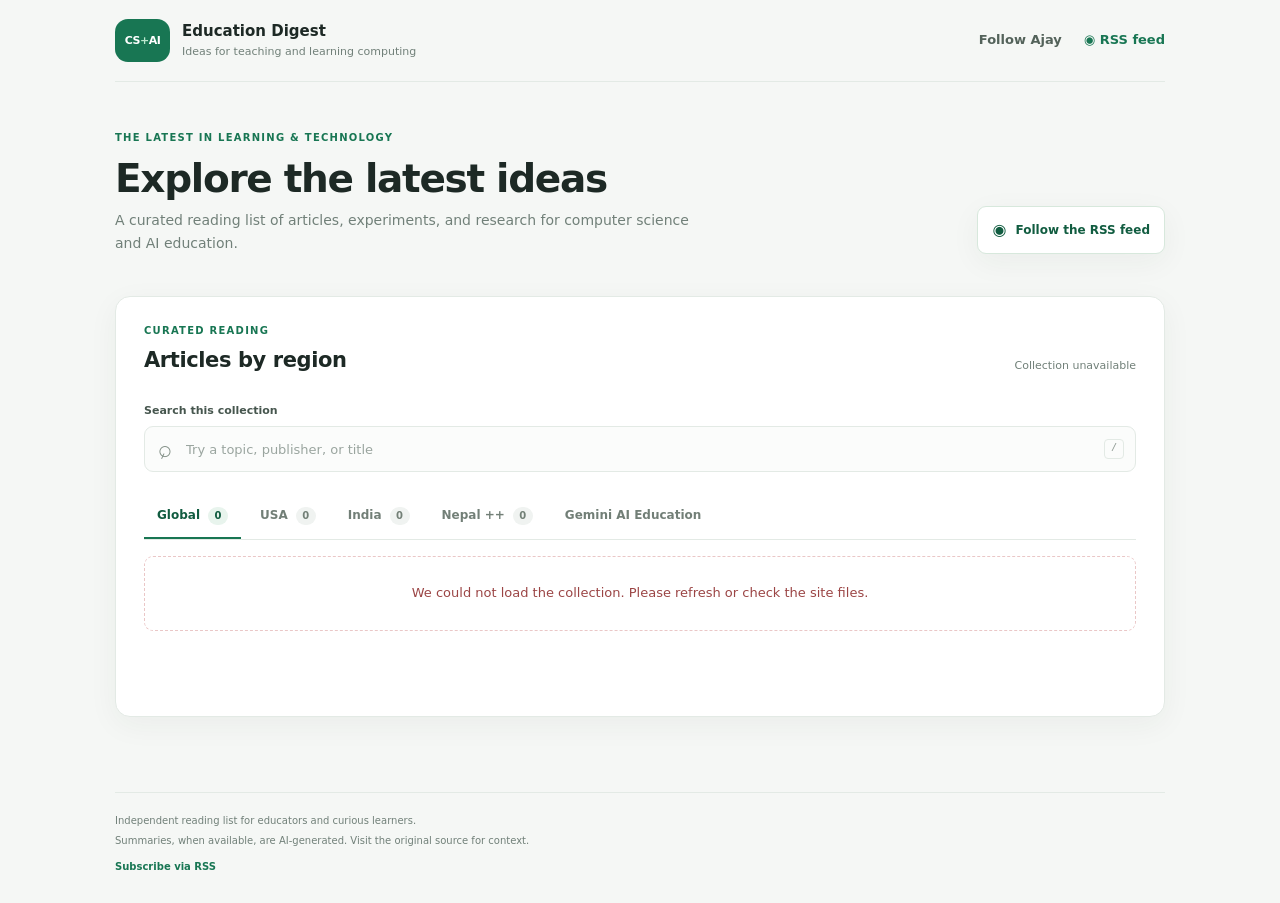
==== commit 67e99b40: "added architectural change" ====
--- a/index.html
+++ b/index.html
@@ -1,59 +1,144 @@
 <!doctype html>
 <html lang="en">
-<head>
-  <meta charset="utf-8">
-  <meta name="viewport" content="width=device-width, initial-scale=1">
-  <meta name="description" content="Recent computer science and AI education articles, research, and classroom resources.">
-  <meta name="theme-color" content="#f5f7f5">
-  <title>AI &amp; Computer Science Education Digest</title>
-  <link rel="alternate" type="application/rss+xml" title="AI &amp; Computer Science Education RSS" href="feed.xml">
-  <link rel="stylesheet" href="assets/css/styles.css">
-  <script src="assets/js/app.js" defer></script>
-</head>
-<body>
-  <div class="page-shell">
-    <div id="site-header" data-include="header.html"></div>
-    <main id="main-content">
-      <section class="intro-panel" aria-labelledby="section-heading">
-        <div>
-          <p class="eyebrow">THE LATEST IN LEARNING &amp; TECHNOLOGY</p>
-          <h2 id="section-heading">Explore the latest ideas</h2>
-          <p class="intro-copy">A curated reading list of articles, experiments, and research for computer science and AI education.</p>
-        </div>
-        <a class="feed-pill" href="feed.xml">
-          <span class="feed-icon" aria-hidden="true">◉</span>
-          Follow the RSS feed
-        </a>
-      </section>
+  <head>
+    <meta charset="utf-8" />
+    <meta name="viewport" content="width=device-width, initial-scale=1" />
+    <meta
+      name="description"
+      content="Recent computer science and AI education articles, research, and classroom resources."
+    />
+    <meta name="theme-color" content="#f5f7f5" />
+    <title>AI &amp; Computer Science Education Digest</title>
+    <link
+      rel="alternate"
+      type="application/rss+xml"
+      title="AI &amp; Computer Science Education RSS"
+      href="feed.xml"
+    />
+    <link rel="stylesheet" href="assets/css/styles.css" />
+    <script src="assets/js/app.js" defer></script>
+  </head>
+  <body>
+    <div class="page-shell">
+      <div id="site-header" data-include="header.html"></div>
+      <main id="main-content">
+        <section class="intro-panel" aria-labelledby="section-heading">
+          <div>
+            <p class="eyebrow">THE LATEST IN LEARNING &amp; TECHNOLOGY</p>
+            <h2 id="section-heading">Explore the latest ideas</h2>
+            <p class="intro-copy">
+              A curated reading list of articles, experiments, and research for
+              computer science and AI education.
+            </p>
+          </div>
+          <a class="feed-pill" href="feed.xml">
+            <span class="feed-icon" aria-hidden="true">◉</span>
+            Follow the RSS feed
+          </a>
+        </section>
 
-      <section class="collection" aria-label="Article collection">
-        <div class="collection-heading">
-          <div>
-            <p class="eyebrow">CURATED READING</p>
-            <h2>Articles by region</h2>
+        <section class="collection" aria-label="Article collection">
+          <div class="collection-heading">
+            <div>
+              <p class="eyebrow">CURATED READING</p>
+              <h2>Articles by region</h2>
+            </div>
+            <p id="updated" class="updated" aria-live="polite">
+              Loading articles…
+            </p>
           </div>
-          <p id="updated" class="updated" aria-live="polite">Loading articles…</p>
-        </div>
 
-        <label class="search-label" for="article-search">Search this collection</label>
-        <div class="search-wrap">
-          <span aria-hidden="true" class="search-icon">⌕</span>
-          <input id="article-search" type="search" placeholder="Try a topic, publisher, or title" autocomplete="off">
-          <kbd>/</kbd>
-        </div>
+          <label class="search-label" for="article-search"
+            >Search this collection</label
+          >
+          <div class="search-wrap">
+            <span aria-hidden="true" class="search-icon">⌕</span>
+            <input
+              id="article-search"
+              type="search"
+              placeholder="Try a topic, publisher, or title"
+              autocomplete="off"
+            />
+            <kbd>/</kbd>
+          </div>
 
-        <div class="tabs" role="tablist" aria-label="Filter articles by region">
-          <button class="tab is-active" id="tab-global" type="button" role="tab" aria-selected="true" aria-controls="article-list" data-region="Global">Global <span class="tab-count" data-count="Global">0</span></button>
-          <button class="tab" id="tab-usa" type="button" role="tab" aria-selected="false" aria-controls="article-list" data-region="USA" tabindex="-1">USA <span class="tab-count" data-count="USA">0</span></button>
-          <button class="tab" id="tab-india" type="button" role="tab" aria-selected="false" aria-controls="article-list" data-region="India" tabindex="-1">India <span class="tab-count" data-count="India">0</span></button>
-          <button class="tab" id="tab-nepal" type="button" role="tab" aria-selected="false" aria-controls="article-list" data-region="Nepal" tabindex="-1">Nepal <span class="tab-count" data-count="Nepal">0</span></button>
-        </div>
-        <p id="result-count" class="result-count" aria-live="polite"></p>
-        <section id="article-list" class="article-list" role="tabpanel" aria-labelledby="tab-global" tabindex="0"></section>
-      </section>
-    </main>
-    <div id="site-footer" data-include="footer.html"></div>
-  </div>
-  <div id="toast" class="toast" role="status" aria-live="polite" hidden></div>
-</body>
+          <div
+            class="tabs"
+            role="tablist"
+            aria-label="Filter articles by region"
+          >
+            <button
+              class="tab is-active"
+              id="tab-global"
+              type="button"
+              role="tab"
+              aria-selected="true"
+              aria-controls="article-list"
+              data-region="Global"
+            >
+              Global <span class="tab-count" data-count="Global">0</span>
+            </button>
+            <button
+              class="tab"
+              id="tab-usa"
+              type="button"
+              role="tab"
+              aria-selected="false"
+              aria-controls="article-list"
+              data-region="USA"
+              tabindex="-1"
+            >
+              USA <span class="tab-count" data-count="USA">0</span>
+            </button>
+            <button
+              class="tab"
+              id="tab-india"
+              type="button"
+              role="tab"
+              aria-selected="false"
+              aria-controls="article-list"
+              data-region="India"
+              tabindex="-1"
+            >
+              India <span class="tab-count" data-count="India">0</span>
+            </button>
+            <button
+              class="tab"
+              id="tab-nepal"
+              type="button"
+              role="tab"
+              aria-selected="false"
+              aria-controls="article-list"
+              data-region="Nepal"
+              tabindex="-1"
+            >
+              Nepal ++ <span class="tab-count" data-count="Nepal">0</span>
+            </button>
+            <button
+              class="tab"
+              id="tab-gemini"
+              type="button"
+              role="tab"
+              aria-selected="false"
+              aria-controls="article-list"
+              data-region="Gemini AI Education"
+              tabindex="-1"
+            >
+              Gemini AI Education
+            </button>
+          </div>
+          <p id="result-count" class="result-count" aria-live="polite"></p>
+          <section
+            id="article-list"
+            class="article-list"
+            role="tabpanel"
+            aria-labelledby="tab-global"
+            tabindex="0"
+          ></section>
+        </section>
+      </main>
+      <div id="site-footer" data-include="footer.html"></div>
+    </div>
+    <div id="toast" class="toast" role="status" aria-live="polite" hidden></div>
+  </body>
 </html>
--- a/assets/css/styles.css
+++ b/assets/css/styles.css
@@ -12,105 +12,529 @@
   --shadow: 0 8px 30px rgb(34 61 46 / 5%);
 }
 
-* { box-sizing: border-box; }
+* {
+  box-sizing: border-box;
+}
 
 body {
   margin: 0;
   background: var(--page);
   color: var(--ink);
-  font: 15px/1.6 Inter, ui-sans-serif, system-ui, -apple-system, BlinkMacSystemFont, "Segoe UI", sans-serif;
-}
-
-a { color: inherit; }
-button, input { font: inherit; }
-[hidden] { display: none !important; }
-
-.page-shell { width: min(1050px, calc(100% - 44px)); margin: 0 auto; }
-.site-header { min-height: 82px; display: flex; align-items: center; justify-content: space-between; gap: 20px; border-bottom: 1px solid var(--line); }
-.brand { display: flex; align-items: center; gap: 12px; }
-.brand-mark { width: 55px; height: 43px; display: flex; align-items: center; justify-content: center; border-radius: 13px; background: var(--green); color: #fff; font-size: 11px; font-weight: 800; letter-spacing: -.5px; text-decoration: none; white-space: nowrap; }
-.brand-mark span { color: #bce7ce; }
-.brand-copy { display: grid; line-height: 1.3; }
-.brand-name { margin: 0; font-size: 15px; font-weight: 750; }
-.brand-name a { text-decoration: none; }
-.brand-description { margin-top: 4px; color: var(--muted); font-size: 11px; }
-.site-nav { display: flex; align-items: center; gap: 22px; }
-.nav-link { color: #53625a; font-size: 13px; font-weight: 600; text-decoration: none; }
-.nav-link:hover { color: var(--green); }
-.nav-rss { color: var(--green); }
-
-main { padding: 48px 0 50px; }
-.intro-panel { display: flex; align-items: flex-end; justify-content: space-between; gap: 24px; padding: 0 0 42px; }
-.eyebrow { margin: 0 0 10px; color: var(--green); font-size: 10px; font-weight: 800; letter-spacing: 1.25px; }
-h1, h2, h3, p { margin-top: 0; }
-.intro-panel h2 { margin: 0 0 8px; font-size: clamp(28px, 4vw, 39px); line-height: 1.16; letter-spacing: -1.3px; }
-.intro-copy { max-width: 590px; margin: 0; color: var(--muted); font-size: 14px; }
-.feed-pill { display: inline-flex; flex: 0 0 auto; align-items: center; gap: 9px; padding: 10px 14px; border: 1px solid #d7e8dc; border-radius: 9px; background: var(--surface); color: var(--green-dark); font-size: 12px; font-weight: 700; text-decoration: none; box-shadow: var(--shadow); }
-.feed-pill:hover { background: var(--green-soft); }
-.feed-icon { font-size: 16px; }
-
-.collection { padding: 26px 28px 30px; border: 1px solid var(--line); border-radius: 15px; background: var(--surface); box-shadow: var(--shadow); }
-.collection-heading { display: flex; align-items: flex-end; justify-content: space-between; gap: 16px; }
-.collection-heading .eyebrow { margin-bottom: 5px; }
-.collection-heading h2 { margin: 0; font-size: 21px; letter-spacing: -.4px; }
-.updated { margin: 0 0 3px; color: var(--muted); font-size: 11px; }
-.search-label { display: block; margin: 24px 0 7px; color: #46564e; font-size: 11px; font-weight: 700; }
-.search-wrap { position: relative; display: flex; align-items: center; }
-.search-icon { position: absolute; left: 13px; color: #839087; font-size: 24px; line-height: 1; transform: rotate(-20deg); }
-#article-search { width: 100%; height: 46px; padding: 0 44px 0 41px; border: 1px solid var(--line); border-radius: 9px; outline: none; background: #fbfcfb; color: var(--ink); font-size: 13px; }
-#article-search:focus { border-color: #81b99b; box-shadow: 0 0 0 3px rgb(24 118 83 / 10%); }
-#article-search::placeholder { color: #9aa59f; }
-kbd { position: absolute; right: 12px; padding: 1px 6px; border: 1px solid var(--line); border-radius: 4px; color: #8a968e; font-size: 10px; }
-
-.tabs { display: flex; gap: 6px; overflow-x: auto; margin: 24px 0 0; border-bottom: 1px solid var(--line); }
-.tab { display: inline-flex; flex: 0 0 auto; align-items: center; gap: 8px; padding: 10px 13px 12px; border: 0; border-bottom: 2px solid transparent; background: transparent; color: #727f77; cursor: pointer; font-size: 12px; font-weight: 650; }
-.tab:hover { color: var(--green); }
-.tab.is-active { border-bottom-color: var(--green); color: var(--green-dark); }
-.tab:focus-visible { outline: 2px solid var(--green); outline-offset: -3px; }
-.tab-count { min-width: 20px; padding: 1px 6px; border-radius: 20px; background: #f0f3f1; color: #738077; font-size: 10px; text-align: center; }
-.tab.is-active .tab-count { background: var(--green-soft); color: var(--green-dark); }
-.result-count { margin: 16px 0 10px; color: var(--muted); font-size: 11px; }
-.article-list { min-height: 130px; }
-.article-card { position: relative; margin: 10px 0; padding: 18px 19px; border: 1px solid var(--line); border-radius: 11px; background: #fff; transition: border-color .15s ease, transform .15s ease; }
-.article-card:hover { transform: translateY(-1px); border-color: #cbded1; }
-.article-meta { display: flex; flex-wrap: wrap; align-items: center; gap: 7px 10px; color: var(--muted); font-size: 10px; }
-.region-badge { padding: 2px 8px; border-radius: 20px; background: var(--blue-soft); color: #4a6783; font-weight: 700; }
-.type-badge { padding: 2px 8px; border-radius: 20px; background: var(--green-soft); color: var(--green-dark); font-weight: 700; }
-.article-card h3 { margin: 8px 0 5px; font-size: 16px; line-height: 1.4; letter-spacing: -.2px; }
-.article-card h3 a { text-decoration: none; }
-.article-card h3 a:hover { color: var(--green); text-decoration: underline; text-underline-offset: 3px; }
-.article-publisher { margin: 0; color: var(--muted); font-size: 11px; }
-.topic-list { display: flex; flex-wrap: wrap; gap: 6px; margin-top: 12px; }
-.topic-tag { padding: 3px 8px; border-radius: 5px; background: #f3f6f3; color: #56665c; font-size: 10px; }
-.article-actions { display: flex; flex-wrap: wrap; align-items: center; gap: 12px; margin-top: 14px; }
-.read-link, .share-button { border: 0; background: none; color: var(--green); cursor: pointer; font-size: 11px; font-weight: 700; text-decoration: none; }
-.share-button { padding: 0; }
-.read-link:hover, .share-button:hover { color: var(--green-dark); text-decoration: underline; text-underline-offset: 3px; }
-.gist { margin-top: 14px; padding-top: 12px; border-top: 1px solid var(--line); }
-.gist summary { color: var(--green-dark); cursor: pointer; font-size: 11px; font-weight: 750; }
-.gist p { margin: 9px 0 1px; color: #526158; font-size: 12px; white-space: pre-line; }
-.empty-state, .error-state { padding: 26px 18px; border: 1px dashed #d9e3dc; border-radius: 9px; color: var(--muted); font-size: 13px; text-align: center; }
-.error-state { border-color: #eac7c7; color: #9b4545; }
-
-.site-footer { margin: 25px 0 0; padding: 20px 0 28px; border-top: 1px solid var(--line); color: var(--muted); font-size: 10px; }
-.site-footer p { margin: 0 0 4px; }
-.site-footer a { display: inline-block; margin-top: 6px; color: var(--green); font-weight: 700; text-decoration: none; }
-.site-footer a:hover { text-decoration: underline; }
-.toast { position: fixed; right: 22px; bottom: 22px; z-index: 4; padding: 10px 14px; border-radius: 8px; background: #24352c; color: #fff; font-size: 12px; box-shadow: var(--shadow); }
+  font:
+    15px/1.6 Inter,
+    ui-sans-serif,
+    system-ui,
+    -apple-system,
+    BlinkMacSystemFont,
+    "Segoe UI",
+    sans-serif;
+}
+
+a {
+  color: inherit;
+}
+button,
+input {
+  font: inherit;
+}
+[hidden] {
+  display: none !important;
+}
+
+.page-shell {
+  width: min(1050px, calc(100% - 44px));
+  margin: 0 auto;
+}
+#site-header {
+  position: sticky;
+  top: 0;
+  z-index: 10;
+  background: var(--page);
+}
+.site-header {
+  min-height: 82px;
+  display: flex;
+  align-items: center;
+  justify-content: space-between;
+  gap: 20px;
+  border-bottom: 1px solid var(--line);
+}
+.brand {
+  display: flex;
+  align-items: center;
+  gap: 12px;
+}
+.brand-mark {
+  width: 55px;
+  height: 43px;
+  display: flex;
+  align-items: center;
+  justify-content: center;
+  border-radius: 13px;
+  background: var(--green);
+  color: #fff;
+  font-size: 11px;
+  font-weight: 800;
+  letter-spacing: -0.5px;
+  text-decoration: none;
+  white-space: nowrap;
+}
+.brand-mark span {
+  color: #bce7ce;
+}
+.brand-copy {
+  display: grid;
+  line-height: 1.3;
+}
+.brand-name {
+  margin: 0;
+  font-size: 15px;
+  font-weight: 750;
+}
+.brand-name a {
+  text-decoration: none;
+}
+.brand-description {
+  margin-top: 4px;
+  color: var(--muted);
+  font-size: 11px;
+}
+.site-nav {
+  display: flex;
+  align-items: center;
+  gap: 22px;
+}
+.nav-link {
+  color: #53625a;
+  font-size: 13px;
+  font-weight: 600;
+  text-decoration: none;
+}
+.nav-link:hover {
+  color: var(--green);
+}
+.nav-rss {
+  color: var(--green);
+}
+
+main {
+  padding: 48px 0 50px;
+}
+.intro-panel {
+  display: flex;
+  align-items: flex-end;
+  justify-content: space-between;
+  gap: 24px;
+  padding: 0 0 42px;
+}
+.eyebrow {
+  margin: 0 0 10px;
+  color: var(--green);
+  font-size: 10px;
+  font-weight: 800;
+  letter-spacing: 1.25px;
+}
+h1,
+h2,
+h3,
+p {
+  margin-top: 0;
+}
+.intro-panel h2 {
+  margin: 0 0 8px;
+  font-size: clamp(28px, 4vw, 39px);
+  line-height: 1.16;
+  letter-spacing: -1.3px;
+}
+.intro-copy {
+  max-width: 590px;
+  margin: 0;
+  color: var(--muted);
+  font-size: 14px;
+}
+.feed-pill {
+  display: inline-flex;
+  flex: 0 0 auto;
+  align-items: center;
+  gap: 9px;
+  padding: 10px 14px;
+  border: 1px solid #d7e8dc;
+  border-radius: 9px;
+  background: var(--surface);
+  color: var(--green-dark);
+  font-size: 12px;
+  font-weight: 700;
+  text-decoration: none;
+  box-shadow: var(--shadow);
+}
+.feed-pill:hover {
+  background: var(--green-soft);
+}
+.feed-icon {
+  font-size: 16px;
+}
+
+.collection {
+  padding: 26px 28px 30px;
+  border: 1px solid var(--line);
+  border-radius: 15px;
+  background: var(--surface);
+  box-shadow: var(--shadow);
+}
+.collection-heading {
+  display: flex;
+  align-items: flex-end;
+  justify-content: space-between;
+  gap: 16px;
+}
+.collection-heading .eyebrow {
+  margin-bottom: 5px;
+}
+.collection-heading h2 {
+  margin: 0;
+  font-size: 21px;
+  letter-spacing: -0.4px;
+}
+.updated {
+  margin: 0 0 3px;
+  color: var(--muted);
+  font-size: 11px;
+}
+.search-label {
+  display: block;
+  margin: 24px 0 7px;
+  color: #46564e;
+  font-size: 11px;
+  font-weight: 700;
+}
+.search-wrap {
+  position: relative;
+  display: flex;
+  align-items: center;
+}
+.search-icon {
+  position: absolute;
+  left: 13px;
+  color: #839087;
+  font-size: 24px;
+  line-height: 1;
+  transform: rotate(-20deg);
+}
+#article-search {
+  width: 100%;
+  height: 46px;
+  padding: 0 44px 0 41px;
+  border: 1px solid var(--line);
+  border-radius: 9px;
+  outline: none;
+  background: #fbfcfb;
+  color: var(--ink);
+  font-size: 13px;
+}
+#article-search:focus {
+  border-color: #81b99b;
+  box-shadow: 0 0 0 3px rgb(24 118 83 / 10%);
+}
+#article-search::placeholder {
+  color: #9aa59f;
+}
+kbd {
+  position: absolute;
+  right: 12px;
+  padding: 1px 6px;
+  border: 1px solid var(--line);
+  border-radius: 4px;
+  color: #8a968e;
+  font-size: 10px;
+}
+
+.tabs {
+  display: flex;
+  gap: 6px;
+  overflow-x: auto;
+  margin: 24px 0 0;
+  border-bottom: 1px solid var(--line);
+}
+.tab {
+  display: inline-flex;
+  flex: 0 0 auto;
+  align-items: center;
+  gap: 8px;
+  padding: 10px 13px 12px;
+  border: 0;
+  border-bottom: 2px solid transparent;
+  background: transparent;
+  color: #727f77;
+  cursor: pointer;
+  font-size: 12px;
+  font-weight: 650;
+}
+.tab:hover {
+  color: var(--green);
+}
+.tab.is-active {
+  border-bottom-color: var(--green);
+  color: var(--green-dark);
+}
+.tab:focus-visible {
+  outline: 2px solid var(--green);
+  outline-offset: -3px;
+}
+.tab-count {
+  min-width: 20px;
+  padding: 1px 6px;
+  border-radius: 20px;
+  background: #f0f3f1;
+  color: #738077;
+  font-size: 10px;
+  text-align: center;
+}
+.tab.is-active .tab-count {
+  background: var(--green-soft);
+  color: var(--green-dark);
+}
+.result-count {
+  margin: 16px 0 10px;
+  color: var(--muted);
+  font-size: 11px;
+}
+.article-list {
+  min-height: 130px;
+}
+.article-card {
+  position: relative;
+  margin: 10px 0;
+  padding: 18px 19px;
+  border: 1px solid var(--line);
+  border-radius: 11px;
+  background: #fff;
+  transition:
+    border-color 0.15s ease,
+    transform 0.15s ease;
+}
+.article-card:hover {
+  transform: translateY(-1px);
+  border-color: #cbded1;
+}
+.article-meta {
+  display: flex;
+  flex-wrap: wrap;
+  align-items: center;
+  gap: 7px 10px;
+  color: var(--muted);
+  font-size: 10px;
+}
+.region-badge {
+  padding: 2px 8px;
+  border-radius: 20px;
+  background: var(--blue-soft);
+  color: #4a6783;
+  font-weight: 700;
+}
+.country-badge {
+  margin-left: auto;
+  padding: 2px 8px;
+  border-radius: 20px;
+  background: #edf6ea;
+  color: #4f7048;
+  font-weight: 700;
+}
+.type-badge {
+  padding: 2px 8px;
+  border-radius: 20px;
+  background: var(--green-soft);
+  color: var(--green-dark);
+  font-weight: 700;
+}
+.article-card h3 {
+  margin: 8px 0 5px;
+  font-size: 16px;
+  line-height: 1.4;
+  letter-spacing: -0.2px;
+}
+.article-card h3 a {
+  text-decoration: none;
+}
+.article-card h3 a:hover {
+  color: var(--green);
+  text-decoration: underline;
+  text-underline-offset: 3px;
+}
+.gemini-digest-text {
+  white-space: pre-wrap;
+}
+.gemini-sources-heading {
+  margin: 22px 0 8px;
+  font-size: 14px;
+}
+.gemini-source-list {
+  margin: 0;
+  padding-left: 22px;
+}
+.gemini-source-list li {
+  margin: 10px 0;
+  overflow-wrap: anywhere;
+}
+.gemini-source-list a {
+  color: var(--green-dark);
+  font-weight: 650;
+}
+.gemini-source-url {
+  display: block;
+  color: var(--muted);
+  font-size: 11px;
+}
+.article-publisher {
+  margin: 0;
+  color: var(--muted);
+  font-size: 11px;
+}
+.topic-list {
+  display: flex;
+  flex-wrap: wrap;
+  gap: 6px;
+  margin-top: 12px;
+}
+.topic-tag {
+  padding: 3px 8px;
+  border-radius: 5px;
+  background: #f3f6f3;
+  color: #56665c;
+  font-size: 10px;
+}
+.article-actions {
+  display: flex;
+  flex-wrap: wrap;
+  align-items: center;
+  gap: 12px;
+  margin-top: 14px;
+}
+.read-link,
+.share-button {
+  border: 0;
+  background: none;
+  color: var(--green);
+  cursor: pointer;
+  font-size: 11px;
+  font-weight: 700;
+  text-decoration: none;
+}
+.share-button {
+  padding: 0;
+}
+.read-link:hover,
+.share-button:hover {
+  color: var(--green-dark);
+  text-decoration: underline;
+  text-underline-offset: 3px;
+}
+.gist {
+  margin-top: 14px;
+  padding-top: 12px;
+  border-top: 1px solid var(--line);
+}
+.gist summary {
+  color: var(--green-dark);
+  cursor: pointer;
+  font-size: 11px;
+  font-weight: 750;
+}
+.gist p {
+  margin: 9px 0 1px;
+  color: #526158;
+  font-size: 12px;
+  white-space: pre-line;
+}
+.empty-state,
+.error-state {
+  padding: 26px 18px;
+  border: 1px dashed #d9e3dc;
+  border-radius: 9px;
+  color: var(--muted);
+  font-size: 13px;
+  text-align: center;
+}
+.error-state {
+  border-color: #eac7c7;
+  color: #9b4545;
+}
+
+.site-footer {
+  margin: 25px 0 0;
+  padding: 20px 0 28px;
+  border-top: 1px solid var(--line);
+  color: var(--muted);
+  font-size: 10px;
+}
+.site-footer p {
+  margin: 0 0 4px;
+}
+.site-footer a {
+  display: inline-block;
+  margin-top: 6px;
+  color: var(--green);
+  font-weight: 700;
+  text-decoration: none;
+}
+.site-footer a:hover {
+  text-decoration: underline;
+}
+.toast {
+  position: fixed;
+  right: 22px;
+  bottom: 22px;
+  z-index: 4;
+  padding: 10px 14px;
+  border-radius: 8px;
+  background: #24352c;
+  color: #fff;
+  font-size: 12px;
+  box-shadow: var(--shadow);
+}
 
 @media (max-width: 640px) {
-  .page-shell { width: min(100% - 28px, 1050px); }
-  .site-header { min-height: 72px; }
-  .brand-description { display: none; }
-  .site-nav { gap: 13px; }
-  main { padding-top: 34px; }
-  .intro-panel { align-items: flex-start; flex-direction: column; padding-bottom: 29px; }
-  .collection { padding: 21px 16px 23px; }
-  .collection-heading { align-items: flex-start; flex-direction: column; gap: 7px; }
-  .tab { padding-right: 10px; padding-left: 10px; }
-  .article-card { padding: 15px; }
+  .page-shell {
+    width: min(100% - 28px, 1050px);
+  }
+  .site-header {
+    min-height: 72px;
+  }
+  .brand-description {
+    display: none;
+  }
+  .site-nav {
+    gap: 13px;
+  }
+  main {
+    padding-top: 34px;
+  }
+  .intro-panel {
+    align-items: flex-start;
+    flex-direction: column;
+    padding-bottom: 29px;
+  }
+  .collection {
+    padding: 21px 16px 23px;
+  }
+  .collection-heading {
+    align-items: flex-start;
+    flex-direction: column;
+    gap: 7px;
+  }
+  .tab {
+    padding-right: 10px;
+    padding-left: 10px;
+  }
+  .article-card {
+    padding: 15px;
+  }
 }
 
 @media (prefers-reduced-motion: reduce) {
-  *, *::before, *::after { scroll-behavior: auto !important; transition-duration: .01ms !important; }
-}
+  *,
+  *::before,
+  *::after {
+    scroll-behavior: auto !important;
+    transition-duration: 0.01ms !important;
+  }
+}
